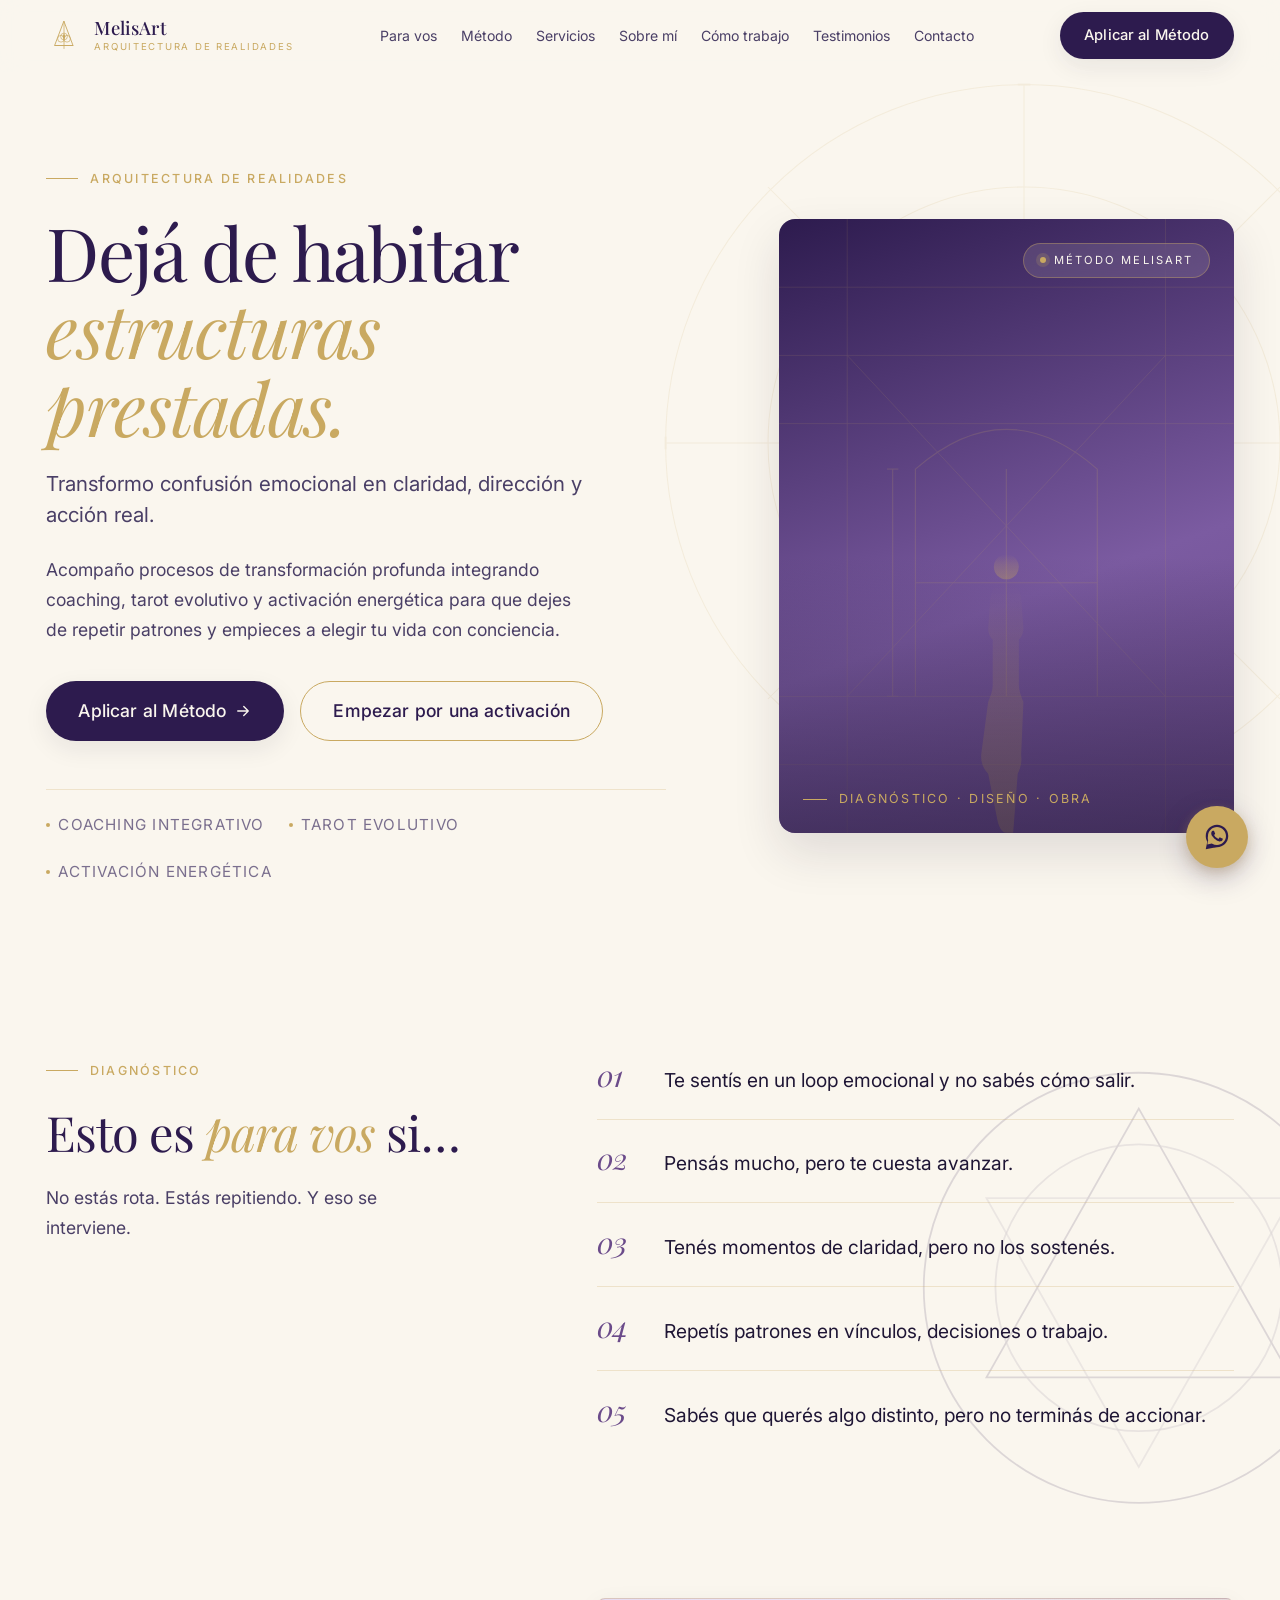
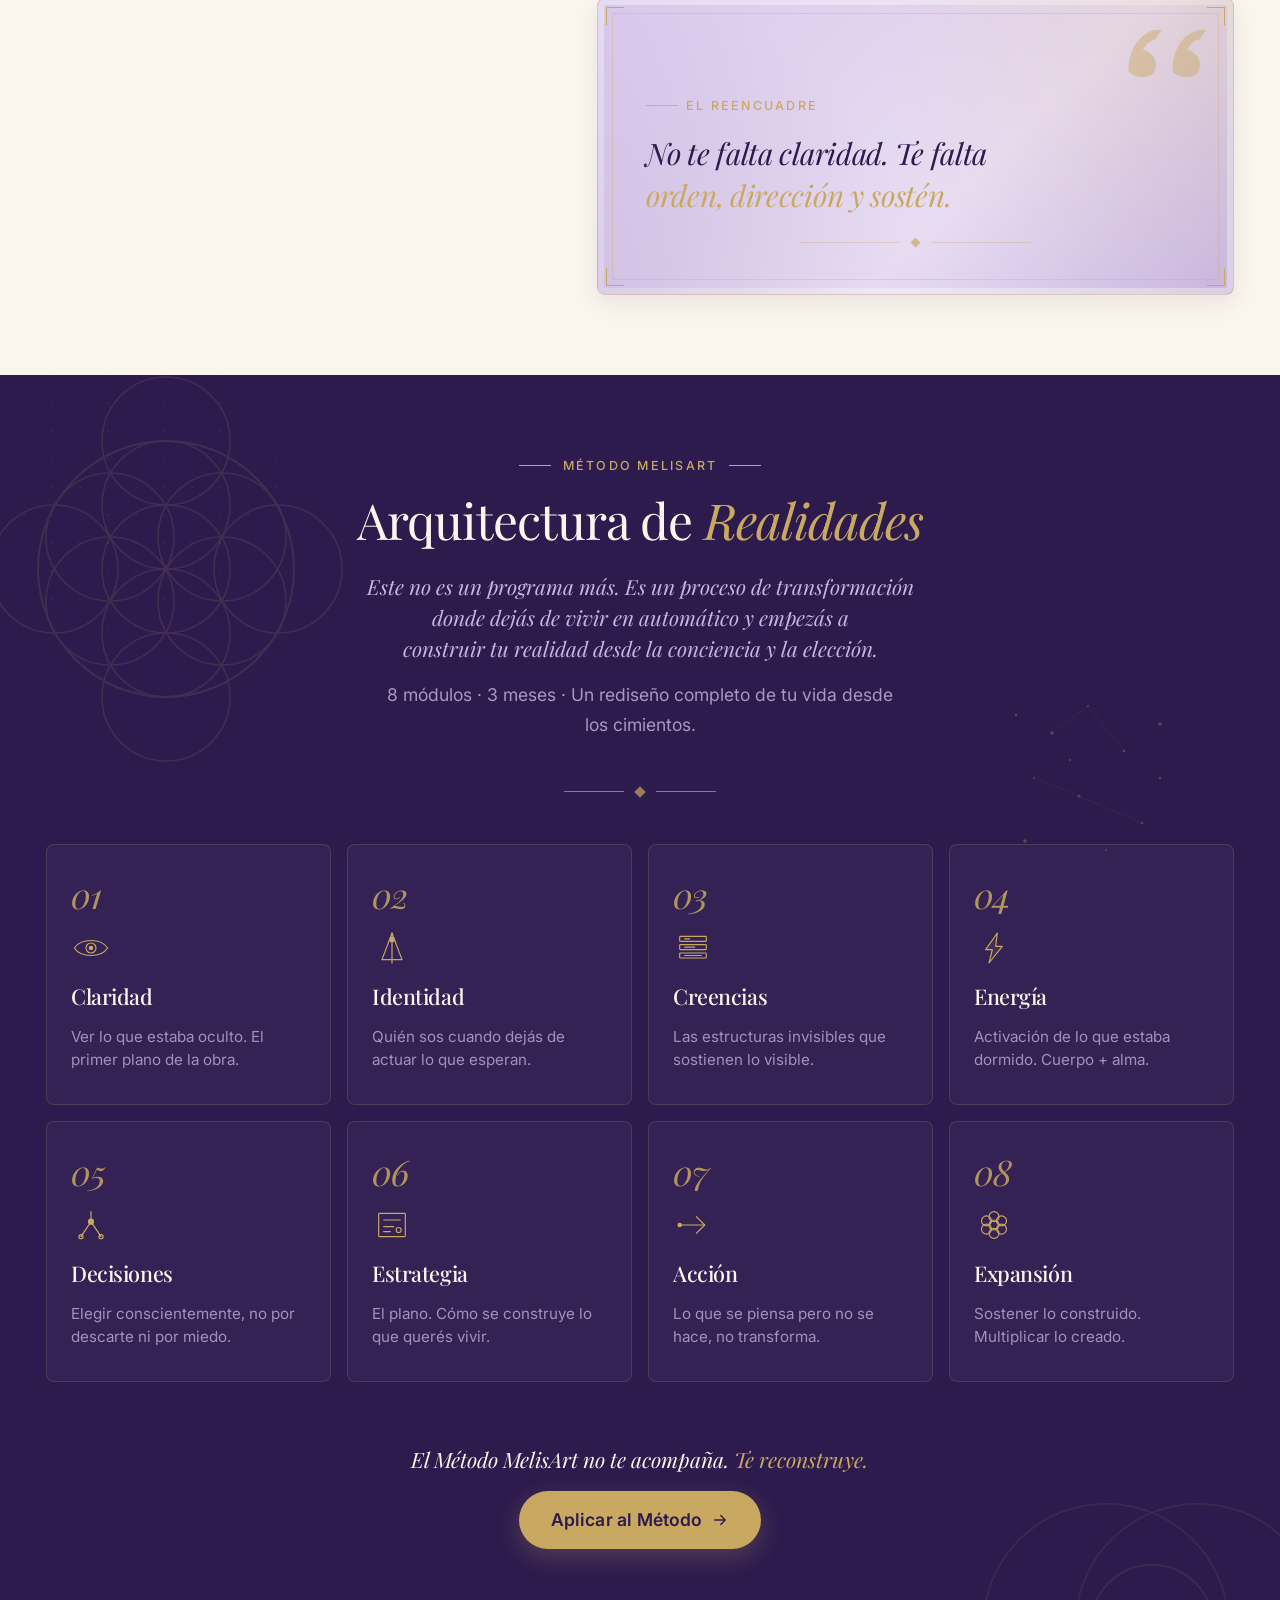
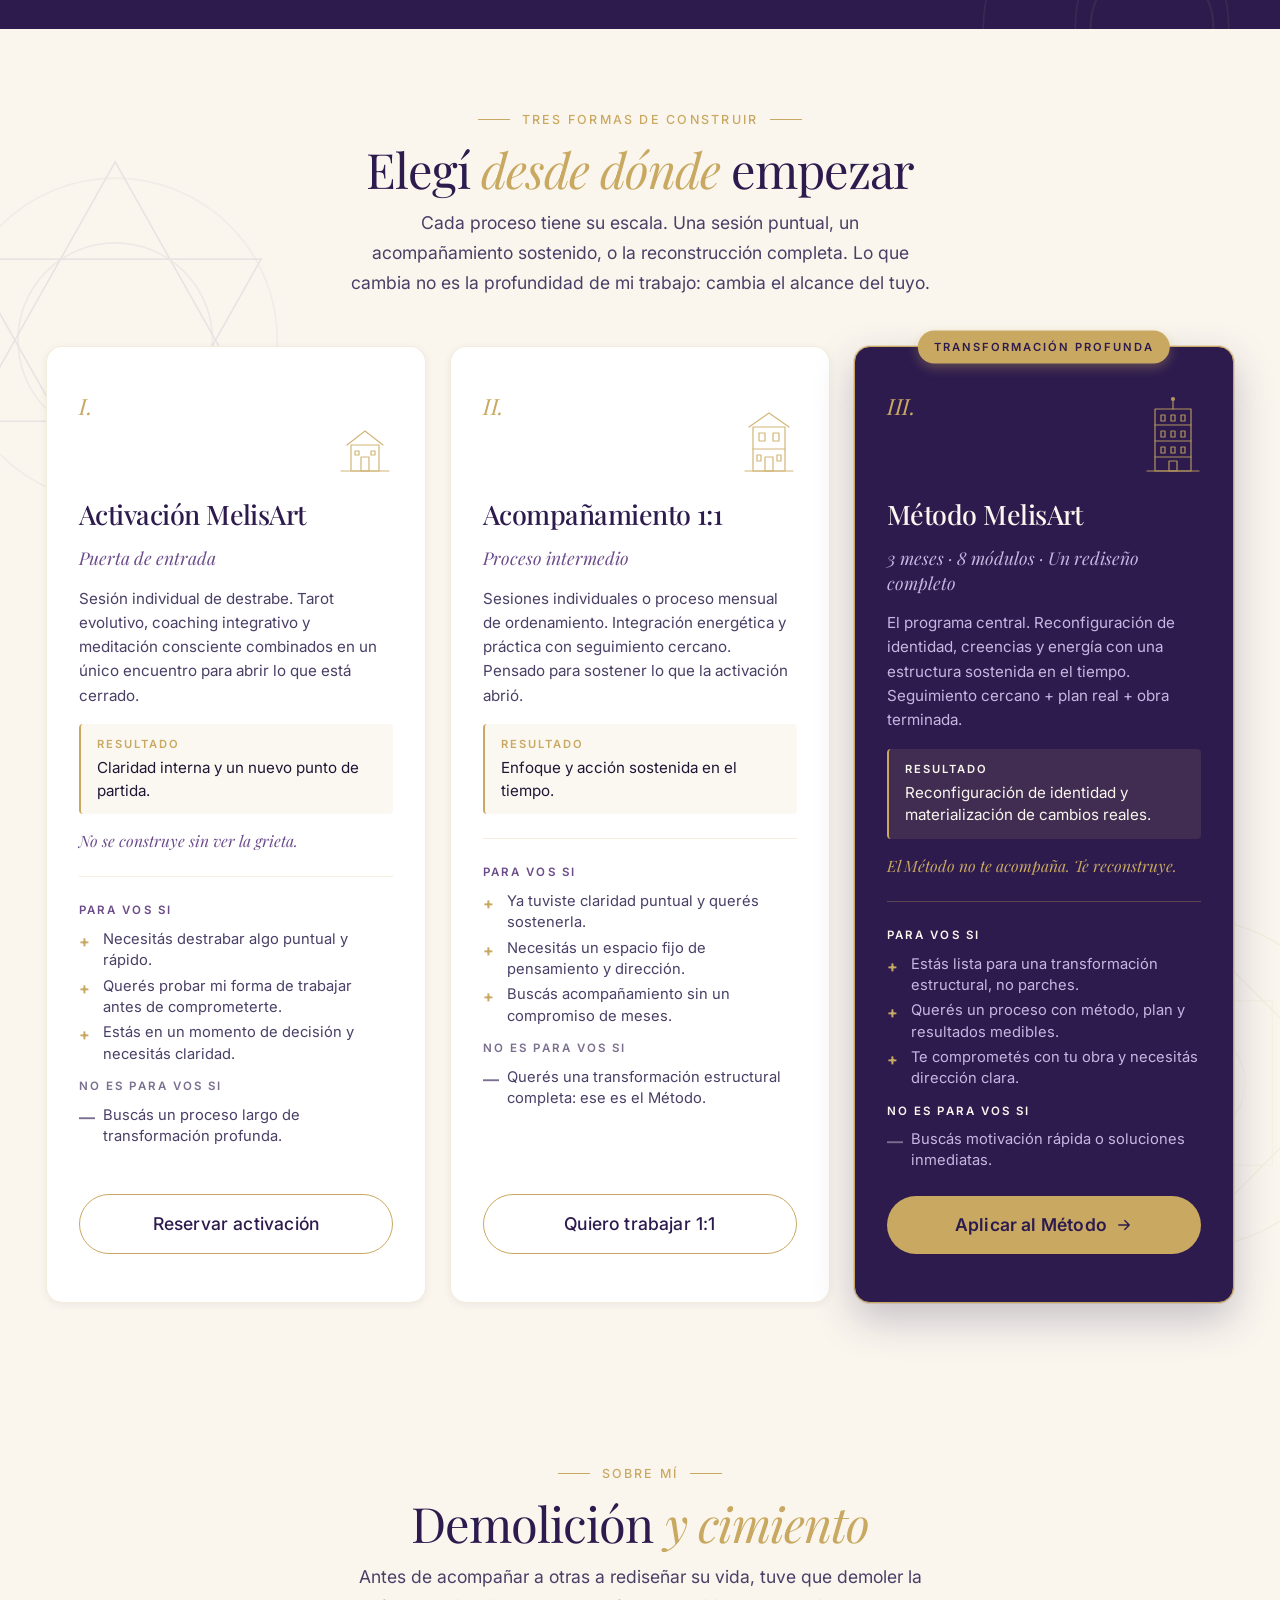
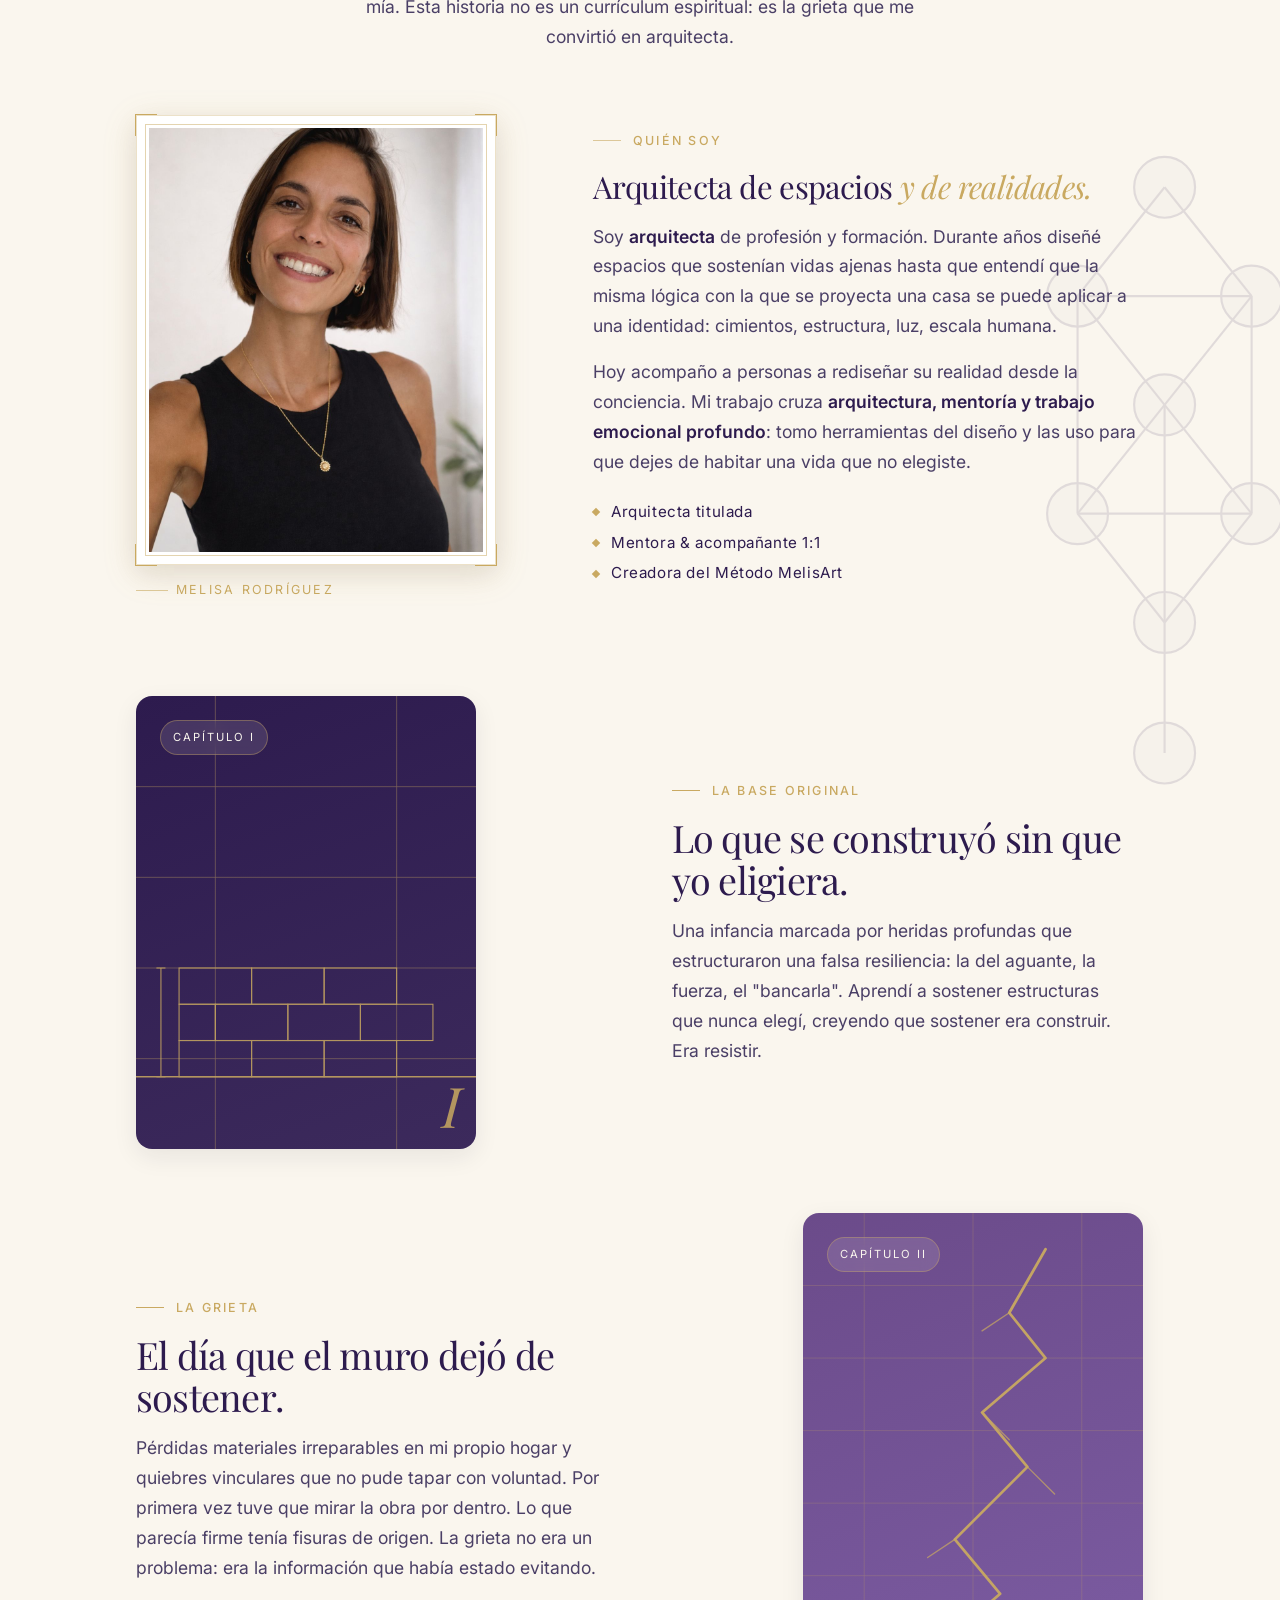
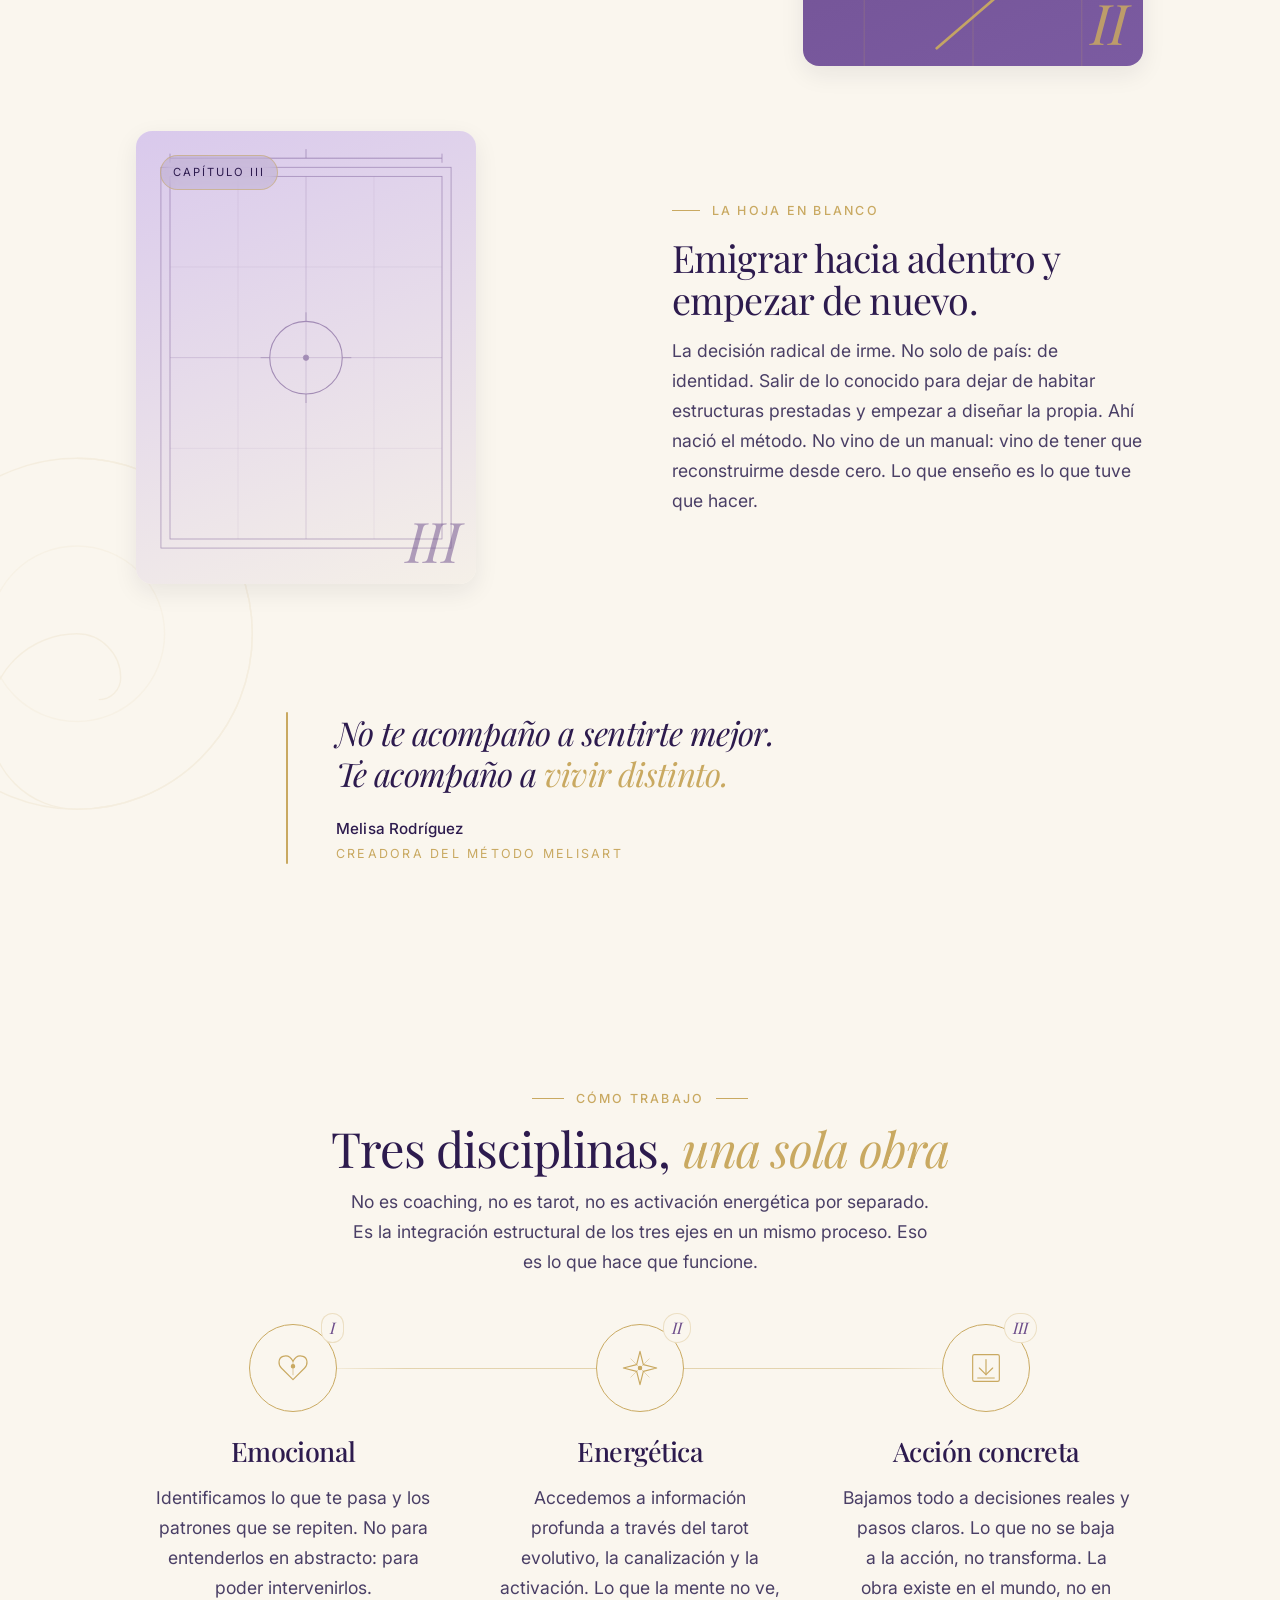
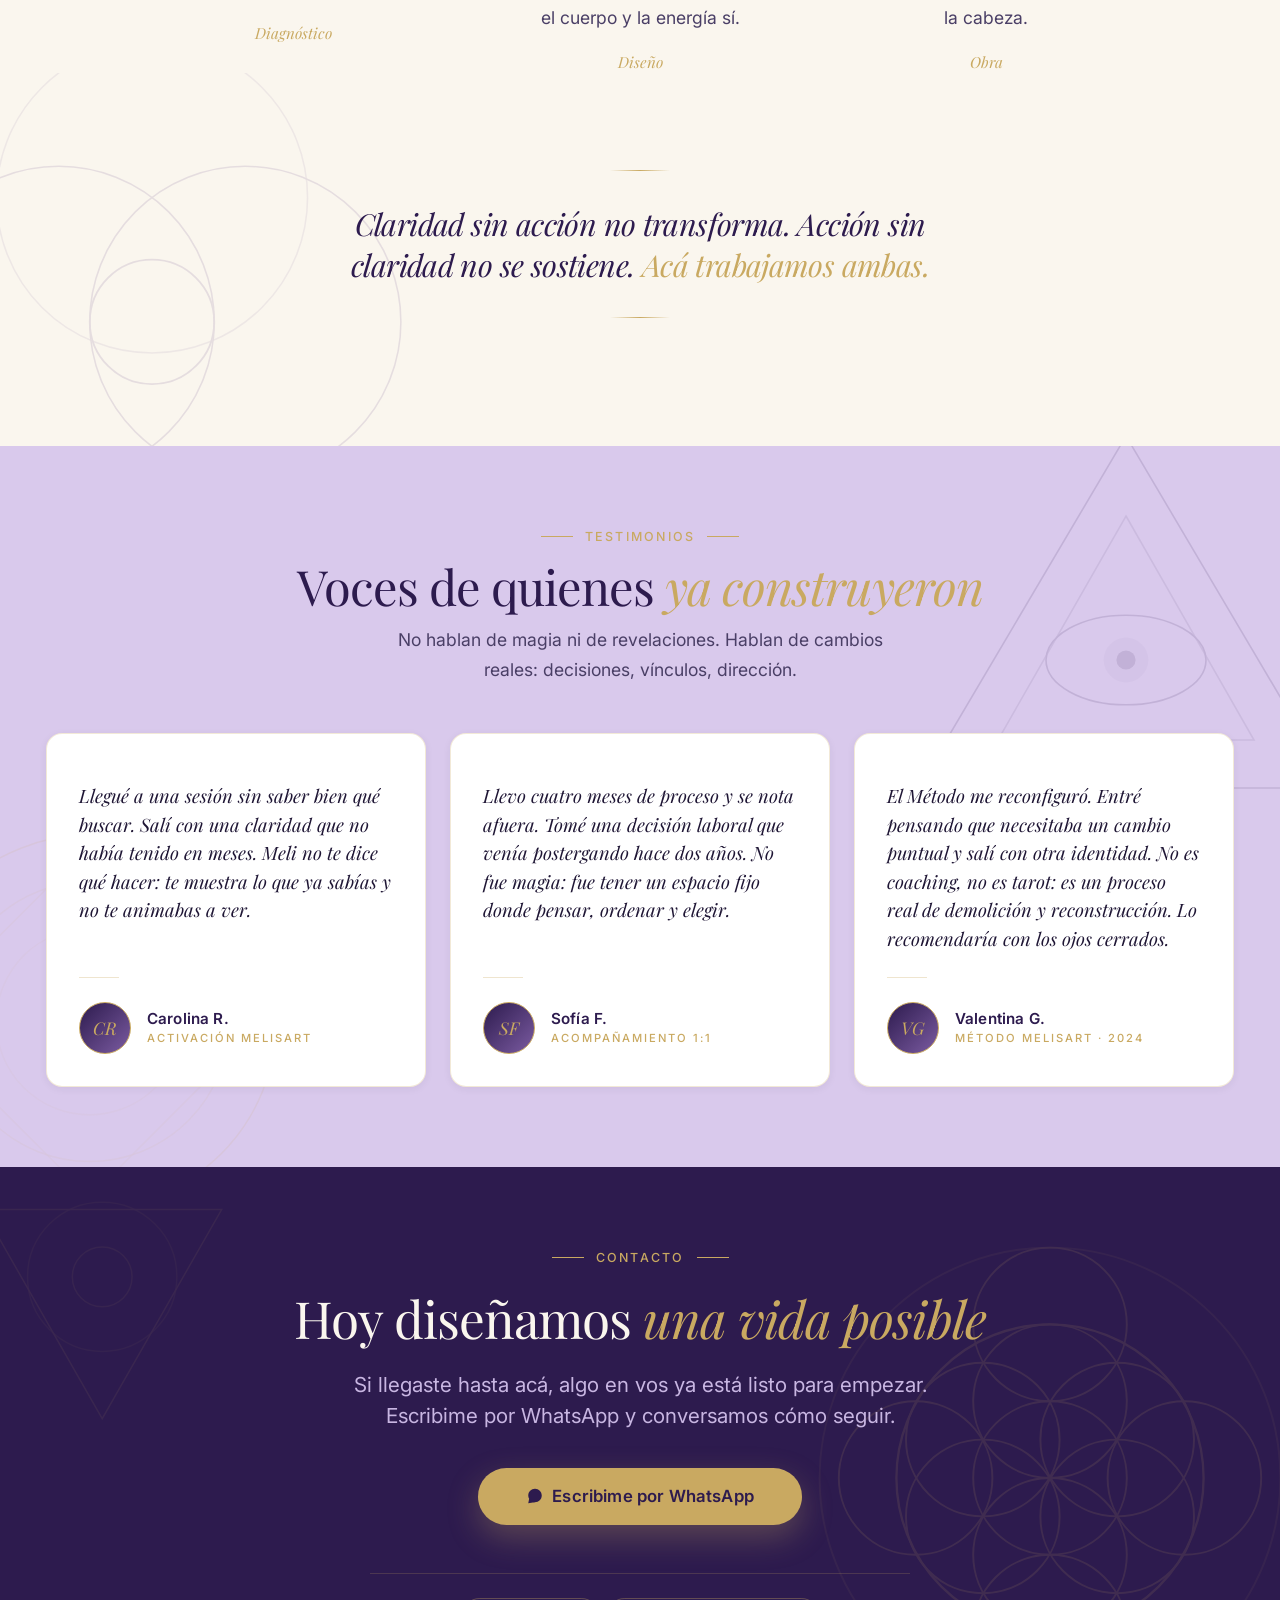
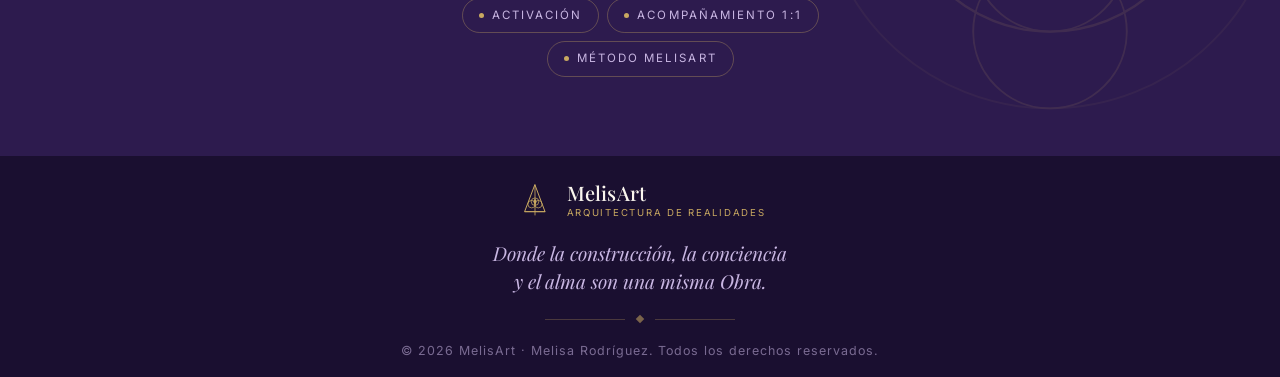
==== index.html @ ca01b712 "primera subida" ====
<!DOCTYPE html>
<html lang="es">
<head>
  <meta charset="UTF-8" />
  <meta name="viewport" content="width=device-width, initial-scale=1.0" />
  <meta name="theme-color" content="#2D1B4E" />

  <!-- SEO -->
  <title>MelisArt — Arquitectura de Realidades | Coaching y Tarot Evolutivo</title>
  <meta name="description" content="Transformo confusión emocional en claridad, dirección y acción real. Coaching, tarot evolutivo y activación energética. Método MelisArt — Arquitectura de Realidades." />
  <meta name="author" content="Melisa Rodríguez — MelisArt" />

  <!-- Open Graph -->
  <meta property="og:type" content="website" />
  <meta property="og:title" content="MelisArt — Arquitectura de Realidades" />
  <meta property="og:description" content="No te falta claridad. Te falta orden, dirección y sostén. Método MelisArt." />
  <meta property="og:locale" content="es_AR" />

  <!-- Tipografías: Playfair Display (display) + Inter (body) -->
  <link rel="preconnect" href="https://fonts.googleapis.com" />
  <link rel="preconnect" href="https://fonts.gstatic.com" crossorigin />
  <link href="https://fonts.googleapis.com/css2?family=Inter:wght@300;400;500;600&family=Playfair+Display:ital,wght@0,400;0,500;1,400;1,500&display=swap" rel="stylesheet" />

  <!-- CSS -->
  <link rel="stylesheet" href="css/variables.css" />
  <link rel="stylesheet" href="css/base.css" />
  <link rel="stylesheet" href="css/styles.css" />

  <!-- Favicon SVG inline (compás + flor de la vida simplificado) -->
  <link rel="icon" type="image/svg+xml" href="data:image/svg+xml,%3Csvg xmlns='http://www.w3.org/2000/svg' viewBox='0 0 64 64'%3E%3Ccircle cx='32' cy='32' r='30' fill='%232D1B4E'/%3E%3Cpath d='M32 14 L42 38 L22 38 Z M32 14 L32 50 M22 38 L42 38' stroke='%23C9A961' stroke-width='1.5' fill='none' stroke-linecap='round'/%3E%3Ccircle cx='32' cy='32' r='6' stroke='%23C9A961' stroke-width='1' fill='none'/%3E%3C/svg%3E" />
</head>
<body>

  <!-- =========================================================
       HEADER
       ========================================================= -->
  <header class="header" role="banner">
    <div class="header__inner">

      <!-- Logo: compás + flor de la vida simplificada + nombre -->
      <a href="#top" class="header__logo" aria-label="MelisArt — inicio">
        <svg class="header__logo-mark" viewBox="0 0 48 48" fill="none" aria-hidden="true">
          <!-- Compás triangular (precisión, plano) -->
          <path d="M24 6 L36 38 L12 38 Z" stroke="currentColor" stroke-width="1.2" stroke-linecap="round" stroke-linejoin="round" />
          <!-- Eje vertical del compás -->
          <line x1="24" y1="6" x2="24" y2="42" stroke="currentColor" stroke-width="1" stroke-linecap="round" />
          <!-- Línea horizontal de medición -->
          <line x1="12" y1="38" x2="36" y2="38" stroke="currentColor" stroke-width="1" stroke-linecap="round" />
          <!-- Flor de la vida simplificada en el centro (3 círculos superpuestos) -->
          <circle cx="24" cy="26" r="4.5" stroke="currentColor" stroke-width="0.9" fill="none" />
          <circle cx="20" cy="29" r="4.5" stroke="currentColor" stroke-width="0.9" fill="none" />
          <circle cx="28" cy="29" r="4.5" stroke="currentColor" stroke-width="0.9" fill="none" />
          <!-- Rombo central -->
          <path d="M24 22 L26 26 L24 30 L22 26 Z" fill="currentColor" />
        </svg>
        <span class="header__logo-text">
          <span class="header__logo-name">MelisArt</span>
          <span class="header__logo-tagline">Arquitectura de Realidades</span>
        </span>
      </a>

      <!-- Nav desktop -->
      <nav class="nav" aria-label="Navegación principal">
        <a href="#para-vos" class="nav__link">Para vos</a>
        <a href="#metodo" class="nav__link">Método</a>
        <a href="#servicios" class="nav__link">Servicios</a>
        <a href="#sobre-mi" class="nav__link">Sobre mí</a>
        <a href="#como-trabajo" class="nav__link">Cómo trabajo</a>
        <a href="#testimonios" class="nav__link">Testimonios</a>
        <a href="#contacto" class="nav__link">Contacto</a>
      </nav>

      <a class="btn btn--primary header__cta"
         href="https://wa.me/34625330619?text=Hola%20Meli!%20Quiero%20aplicar%20al%20*M%C3%A9todo%20MelisArt*.%20%C2%BFMe%20cont%C3%A1s%20c%C3%B3mo%20arranca%20el%20proceso%3F"
         target="_blank" rel="noopener">
        Aplicar al Método
      </a>

      <!-- Botón menú mobile -->
      <button class="menu-toggle" type="button" aria-label="Abrir menú" aria-expanded="false" aria-controls="mobile-nav">
        <span class="menu-toggle__line"></span>
        <span class="menu-toggle__line"></span>
        <span class="menu-toggle__line"></span>
      </button>
    </div>
  </header>

  <!-- Drawer mobile (fuera del header para que el background no quede translúcido por el backdrop-filter del header) -->
  <div class="mobile-nav" id="mobile-nav" aria-hidden="true">
    <a href="#para-vos" class="mobile-nav__link">Para vos</a>
    <a href="#metodo" class="mobile-nav__link">Método</a>
    <a href="#servicios" class="mobile-nav__link">Servicios</a>
    <a href="#sobre-mi" class="mobile-nav__link">Sobre mí</a>
    <a href="#como-trabajo" class="mobile-nav__link">Cómo trabajo</a>
    <a href="#testimonios" class="mobile-nav__link">Testimonios</a>
    <a href="#contacto" class="mobile-nav__link">Contacto</a>
    <a class="btn btn--primary mobile-nav__cta"
       href="https://wa.me/34625330619?text=Hola%20Meli!%20Quiero%20aplicar%20al%20*M%C3%A9todo%20MelisArt*.%20%C2%BFMe%20cont%C3%A1s%20c%C3%B3mo%20arranca%20el%20proceso%3F"
       target="_blank" rel="noopener">
      Aplicar al Método
    </a>
  </div>

  <main id="top">

    <!-- =========================================================
         HERO
         Layout asimétrico editorial: copy 7/12 + visual 5/12
         ========================================================= -->
    <section class="hero" aria-labelledby="hero-title">

      <!-- Ornamento blueprint sutil al fondo derecho (sólo decorativo) -->
      <svg class="hero__bg-ornament" viewBox="0 0 600 600" fill="none" aria-hidden="true">
        <!-- Líneas técnicas tipo plano de arquitectura -->
        <g stroke="currentColor" stroke-width="0.8">
          <circle cx="300" cy="300" r="280" />
          <circle cx="300" cy="300" r="200" />
          <circle cx="300" cy="300" r="120" />
          <line x1="20"  y1="300" x2="580" y2="300" />
          <line x1="300" y1="20"  x2="300" y2="580" />
          <line x1="100" y1="100" x2="500" y2="500" />
          <line x1="100" y1="500" x2="500" y2="100" />
          <!-- Marcas de medición -->
          <line x1="20"  y1="295" x2="20"  y2="305" stroke-width="1.5" />
          <line x1="580" y1="295" x2="580" y2="305" stroke-width="1.5" />
          <line x1="295" y1="20"  x2="305" y2="20"  stroke-width="1.5" />
          <line x1="295" y1="580" x2="305" y2="580" stroke-width="1.5" />
        </g>
      </svg>

      <div class="hero__inner">

        <!-- COPY -->
        <div class="hero__copy">

          <p class="hero__eyebrow eyebrow">
            <span class="hero__eyebrow-line"></span>
            Arquitectura de Realidades
          </p>

          <h1 class="hero__title" id="hero-title">
            Dejá de habitar <em>estructuras prestadas.</em>
          </h1>

          <p class="hero__subtitle text-pretty">
            Transformo confusión emocional en claridad, dirección y acción real.
          </p>

          <p class="hero__lead text-pretty">
            Acompaño procesos de transformación profunda integrando coaching, tarot evolutivo y activación energética
            para que dejes de repetir patrones y empieces a elegir tu vida con conciencia.
          </p>

          <div class="hero__ctas">
            <a class="btn btn--primary"
               href="https://wa.me/34625330619?text=Hola%20Meli!%20Quiero%20aplicar%20al%20*M%C3%A9todo%20MelisArt*.%20%C2%BFMe%20cont%C3%A1s%20c%C3%B3mo%20arranca%20el%20proceso%3F"
               target="_blank" rel="noopener">
              Aplicar al Método
              <svg class="btn__icon" viewBox="0 0 24 24" fill="none" aria-hidden="true">
                <path d="M5 12h14M13 6l6 6-6 6" stroke="currentColor" stroke-width="1.8" stroke-linecap="round" stroke-linejoin="round"/>
              </svg>
            </a>
            <a class="btn btn--ghost"
               href="https://wa.me/34625330619?text=Hola%20Meli!%20Vi%20tu%20web%20y%20quiero%20reservar%20una%20*Activaci%C3%B3n*.%20%C2%BFMe%20cont%C3%A1s%20los%20pr%C3%B3ximos%20pasos%3F"
               target="_blank" rel="noopener">
              Empezar por una activación
            </a>
          </div>

          <!-- Meta strip: 3 anclajes de credibilidad sutiles -->
          <div class="hero__meta">
            <span class="hero__meta-item"><span class="hero__meta-dot"></span>Coaching integrativo</span>
            <span class="hero__meta-item"><span class="hero__meta-dot"></span>Tarot evolutivo</span>
            <span class="hero__meta-item"><span class="hero__meta-dot"></span>Activación energética</span>
          </div>
        </div>

        <!-- VISUAL: placeholder con blueprint dorado + silueta arquitectónica.
             Cuando llegue la foto real de Melisa, reemplazar este bloque por <img>. -->
        <div class="hero__visual" role="img" aria-label="Imagen de Melisa caminando hacia una estructura terminada (placeholder)">

          <!-- Capa 1: blueprint dorado (líneas técnicas) -->
          <svg class="hero__visual-blueprint" viewBox="0 0 400 540" fill="none" preserveAspectRatio="xMidYMid slice" aria-hidden="true">
            <g stroke="currentColor" stroke-width="0.6">
              <!-- Cuadrícula técnica -->
              <line x1="0"   y1="60"  x2="400" y2="60"  />
              <line x1="0"   y1="120" x2="400" y2="120" />
              <line x1="0"   y1="180" x2="400" y2="180" />
              <line x1="0"   y1="420" x2="400" y2="420" />
              <line x1="0"   y1="480" x2="400" y2="480" />
              <line x1="60"  y1="0"   x2="60"  y2="540" />
              <line x1="340" y1="0"   x2="340" y2="540" />
              <!-- Diagonales arquitectónicas -->
              <line x1="60"  y1="120" x2="340" y2="420" />
              <line x1="60"  y1="420" x2="340" y2="120" />
            </g>
            <g stroke="currentColor" stroke-width="1">
              <!-- Estructura central tipo arco/edificio -->
              <path d="M120 420 L120 220 Q200 150 280 220 L280 420" fill="none" />
              <line x1="120" y1="320" x2="280" y2="320" />
              <line x1="200" y1="220" x2="200" y2="420" />
              <!-- Marca dimensional -->
              <line x1="100" y1="220" x2="100" y2="420" />
              <line x1="95"  y1="220" x2="105" y2="220" />
              <line x1="95"  y1="420" x2="105" y2="420" />
            </g>
          </svg>

          <!-- Capa 2: silueta abstracta (placeholder de la figura humana) -->
          <svg class="hero__visual-silhouette" viewBox="0 0 400 540" fill="none" preserveAspectRatio="xMidYMax slice" aria-hidden="true">
            <defs>
              <linearGradient id="silhouette-grad" x1="0" y1="0" x2="0" y2="1">
                <stop offset="0%"   stop-color="#C9A961" stop-opacity="0" />
                <stop offset="40%"  stop-color="#C9A961" stop-opacity="0.35" />
                <stop offset="100%" stop-color="#C9A961" stop-opacity="0.7" />
              </linearGradient>
            </defs>
            <!-- Silueta femenina estilizada caminando hacia la estructura -->
            <path d="M200 320
                     C 195 320 188 322 186 332
                     L 184 360
                     C 184 365 186 368 188 370
                     L 188 410
                     C 188 415 186 420 184 425
                     L 178 470
                     C 177 478 180 484 184 488
                     L 192 528
                     C 193 534 196 540 200 540
                     L 206 540
                     L 210 488
                     C 212 484 214 478 213 472
                     L 215 425
                     C 213 420 211 415 211 410
                     L 211 370
                     C 213 368 215 365 215 360
                     L 213 332
                     C 211 322 204 320 200 320 Z"
                  fill="url(#silhouette-grad)" />
            <!-- Cabeza -->
            <circle cx="200" cy="306" r="11" fill="url(#silhouette-grad)" />
          </svg>

          <!-- Sello esquina superior -->
          <span class="hero__visual-seal" aria-hidden="true">
            <span class="hero__visual-seal-dot"></span>
            Método MelisArt
          </span>

          <!-- Caption inferior -->
          <span class="hero__visual-caption" aria-hidden="true">
            <span class="hero__visual-caption-line"></span>
            <span class="hero__visual-caption-text">Diagnóstico · Diseño · Obra</span>
          </span>
        </div>
      </div>

    </section>

    <!-- =========================================================
         SECCIÓN — "Esto es para vos si…"
         Espejo emocional · prepara la venta del Método
         ========================================================= -->
    <section class="section para-vos" id="para-vos" aria-labelledby="para-vos-title">
      <!-- Ornamento geométrico: triángulo sutil con círculo -->
      <svg class="para-vos__ornament" viewBox="0 0 300 300" fill="none" aria-hidden="true">
        <g stroke="currentColor" stroke-width="1">
          <circle cx="150" cy="150" r="120" />
          <circle cx="150" cy="150" r="80" opacity="0.6" />
          <path d="M150 50 L235 200 L65 200 Z" />
          <path d="M150 250 L65 100 L235 100 Z" opacity="0.5" />
        </g>
      </svg>

      <div class="container container--wide">
        <div class="para-vos__inner">

          <!-- Columna izquierda: intro -->
          <div class="para-vos__intro reveal">
            <p class="para-vos__eyebrow eyebrow">
              <span class="para-vos__eyebrow-line"></span>
              Diagnóstico
            </p>

            <h2 class="para-vos__title" id="para-vos-title">
              Esto es <em>para vos</em> si…
            </h2>

            <p class="para-vos__lead">
              No estás rota. Estás repitiendo. Y eso se interviene.
            </p>
          </div>

          <!-- Columna derecha: lista -->
          <ol class="para-vos__list" aria-label="Señales que indican que este proceso es para vos">
            <li class="para-vos__item reveal" data-delay="1">
              <span class="para-vos__num" aria-hidden="true">01</span>
              <p class="para-vos__text">Te sentís en un loop emocional y no sabés cómo salir.</p>
            </li>
            <li class="para-vos__item reveal" data-delay="2">
              <span class="para-vos__num" aria-hidden="true">02</span>
              <p class="para-vos__text">Pensás mucho, pero te cuesta avanzar.</p>
            </li>
            <li class="para-vos__item reveal" data-delay="3">
              <span class="para-vos__num" aria-hidden="true">03</span>
              <p class="para-vos__text">Tenés momentos de claridad, pero no los sostenés.</p>
            </li>
            <li class="para-vos__item reveal" data-delay="4">
              <span class="para-vos__num" aria-hidden="true">04</span>
              <p class="para-vos__text">Repetís patrones en vínculos, decisiones o trabajo.</p>
            </li>
            <li class="para-vos__item reveal" data-delay="4">
              <span class="para-vos__num" aria-hidden="true">05</span>
              <p class="para-vos__text">Sabés que querés algo distinto, pero no terminás de accionar.</p>
            </li>
          </ol>

          <!-- Cierre con quote destacada -->
          <blockquote class="para-vos__quote reveal">
            <!-- Esquinas decorativas estilo paspartú -->
            <span class="para-vos__quote-corner para-vos__quote-corner--tl" aria-hidden="true"></span>
            <span class="para-vos__quote-corner para-vos__quote-corner--tr" aria-hidden="true"></span>
            <span class="para-vos__quote-corner para-vos__quote-corner--bl" aria-hidden="true"></span>
            <span class="para-vos__quote-corner para-vos__quote-corner--br" aria-hidden="true"></span>

            <!-- Comilla SVG decorativa -->
            <svg class="para-vos__quote-mark" viewBox="0 0 80 60" fill="none" aria-hidden="true">
              <path d="M5 50 Q5 30 15 20 Q25 10 35 12 L30 20 Q22 22 18 30 Q22 30 26 34 Q30 38 30 44 Q30 52 22 54 Q14 56 8 52 Q5 50 5 50 Z M45 50 Q45 30 55 20 Q65 10 75 12 L70 20 Q62 22 58 30 Q62 30 66 34 Q70 38 70 44 Q70 52 62 54 Q54 56 48 52 Q45 50 45 50 Z" fill="currentColor"/>
            </svg>

            <!-- Eyebrow superior -->
            <p class="para-vos__quote-eyebrow">
              <span class="para-vos__quote-eyebrow-line"></span>
              El reencuadre
            </p>

            <p class="para-vos__quote-text">
              No te falta claridad. Te falta <strong>orden, dirección y sostén.</strong>
            </p>

            <!-- Sello inferior con diamante -->
            <footer class="para-vos__quote-seal">
              <span class="para-vos__quote-seal-line"></span>
              <span class="para-vos__quote-seal-diamond" aria-hidden="true"></span>
              <span class="para-vos__quote-seal-line"></span>
            </footer>
          </blockquote>
        </div>
      </div>
    </section>

    <!-- =========================================================
         SECCIÓN — MÉTODO MELISART (preview de los 8 módulos)
         Bloque corazón. Fondo violeta, íconos SVG dorados.
         ========================================================= -->
    <section class="section metodo" id="metodo" aria-labelledby="metodo-title">
      <!-- Ornamento geométrico: flor de la vida en esquina superior izquierda -->
      <svg class="metodo__ornament" viewBox="0 0 400 400" fill="none" aria-hidden="true">
        <g stroke="currentColor" stroke-width="1">
          <circle cx="200" cy="200" r="40" />
          <circle cx="200" cy="160" r="40" />
          <circle cx="200" cy="240" r="40" />
          <circle cx="165" cy="180" r="40" />
          <circle cx="235" cy="180" r="40" />
          <circle cx="165" cy="220" r="40" />
          <circle cx="235" cy="220" r="40" />
          <circle cx="200" cy="120" r="40" />
          <circle cx="200" cy="280" r="40" />
          <circle cx="130" cy="200" r="40" />
          <circle cx="270" cy="200" r="40" />
          <circle cx="200" cy="200" r="80" stroke-width="1.2" />
        </g>
      </svg>

      <!-- Ornamento secundario: vesica piscis -->
      <svg class="metodo__ornament-2" viewBox="0 0 300 200" fill="none" aria-hidden="true">
        <g stroke="currentColor" stroke-width="1">
          <circle cx="120" cy="100" r="80" />
          <circle cx="180" cy="100" r="80" />
          <circle cx="150" cy="100" r="40" stroke-width="1.2" />
        </g>
      </svg>

      <!-- Constelación de puntos dorados -->
      <svg class="metodo__stars" viewBox="0 0 200 200" fill="currentColor" aria-hidden="true">
        <circle cx="20" cy="30" r="1.5" />
        <circle cx="60" cy="50" r="2" />
        <circle cx="100" cy="20" r="1" />
        <circle cx="140" cy="70" r="1.5" />
        <circle cx="180" cy="40" r="2" />
        <circle cx="40" cy="100" r="1" />
        <circle cx="90" cy="120" r="1.8" />
        <circle cx="160" cy="150" r="1.5" />
        <circle cx="30" cy="170" r="2" />
        <circle cx="120" cy="180" r="1" />
        <circle cx="80" cy="80" r="1.2" />
        <circle cx="180" cy="100" r="1.5" />
        <line x1="60" y1="50" x2="100" y2="20" stroke="currentColor" stroke-width="0.5" opacity="0.5" />
        <line x1="100" y1="20" x2="140" y2="70" stroke="currentColor" stroke-width="0.5" opacity="0.5" />
        <line x1="40" y1="100" x2="90" y2="120" stroke="currentColor" stroke-width="0.5" opacity="0.5" />
        <line x1="90" y1="120" x2="160" y2="150" stroke="currentColor" stroke-width="0.5" opacity="0.5" />
      </svg>

      <div class="container container--wide">

        <header class="metodo__header reveal">
          <p class="metodo__eyebrow eyebrow">
            <span class="metodo__eyebrow-line"></span>
            Método MelisArt
            <span class="metodo__eyebrow-line"></span>
          </p>

          <h2 class="metodo__title" id="metodo-title">
            Arquitectura de <em>Realidades</em>
          </h2>

          <p class="metodo__anchor">
            Este no es un programa más. Es un proceso de transformación donde dejás de vivir en automático y empezás a
            construir tu realidad desde la conciencia y la elección.
          </p>

          <p class="metodo__lead">
            8 módulos · 3 meses · Un rediseño completo de tu vida desde los cimientos.
          </p>
        </header>

        <!-- Divisor blueprint -->
        <div class="metodo__divider" aria-hidden="true">
          <span class="metodo__divider-line"></span>
          <span class="metodo__divider-diamond"></span>
          <span class="metodo__divider-line"></span>
        </div>

        <!-- Grilla de los 8 módulos -->
        <ol class="metodo__grid" aria-label="Los 8 módulos del Método MelisArt">

          <!-- 01 Claridad -->
          <li class="metodo__card reveal" data-delay="1">
            <span class="metodo__card-num" aria-hidden="true">01</span>
            <svg class="metodo__card-icon" viewBox="0 0 48 48" fill="none" stroke="currentColor" stroke-width="1.4" stroke-linecap="round" stroke-linejoin="round" aria-hidden="true">
              <!-- Ojo abierto: Claridad = ver -->
              <path d="M4 24 C 12 12, 36 12, 44 24 C 36 36, 12 36, 4 24 Z" />
              <circle cx="24" cy="24" r="6" />
              <circle cx="24" cy="24" r="2" fill="currentColor" />
            </svg>
            <h3 class="metodo__card-name">Claridad</h3>
            <p class="metodo__card-desc">Ver lo que estaba oculto. El primer plano de la obra.</p>
          </li>

          <!-- 02 Identidad -->
          <li class="metodo__card reveal" data-delay="1">
            <span class="metodo__card-num" aria-hidden="true">02</span>
            <svg class="metodo__card-icon" viewBox="0 0 48 48" fill="none" stroke="currentColor" stroke-width="1.4" stroke-linecap="round" stroke-linejoin="round" aria-hidden="true">
              <!-- Compás de arquitecto: Identidad = quién soy -->
              <path d="M24 6 L36 38 L12 38 Z" />
              <line x1="24" y1="6" x2="24" y2="42" />
              <circle cx="24" cy="14" r="2.5" fill="currentColor" />
            </svg>
            <h3 class="metodo__card-name">Identidad</h3>
            <p class="metodo__card-desc">Quién sos cuando dejás de actuar lo que esperan.</p>
          </li>

          <!-- 03 Creencias -->
          <li class="metodo__card reveal" data-delay="2">
            <span class="metodo__card-num" aria-hidden="true">03</span>
            <svg class="metodo__card-icon" viewBox="0 0 48 48" fill="none" stroke="currentColor" stroke-width="1.4" stroke-linecap="round" stroke-linejoin="round" aria-hidden="true">
              <!-- Capas/cimientos: Creencias = lo que está debajo -->
              <rect x="8" y="10" width="32" height="6" rx="1" />
              <rect x="8" y="20" width="32" height="6" rx="1" />
              <rect x="8" y="30" width="32" height="6" rx="1" />
              <line x1="14" y1="13" x2="20" y2="13" />
              <line x1="14" y1="23" x2="26" y2="23" />
              <line x1="14" y1="33" x2="34" y2="33" />
            </svg>
            <h3 class="metodo__card-name">Creencias</h3>
            <p class="metodo__card-desc">Las estructuras invisibles que sostienen lo visible.</p>
          </li>

          <!-- 04 Energía -->
          <li class="metodo__card reveal" data-delay="2">
            <span class="metodo__card-num" aria-hidden="true">04</span>
            <svg class="metodo__card-icon" viewBox="0 0 48 48" fill="none" stroke="currentColor" stroke-width="1.4" stroke-linecap="round" stroke-linejoin="round" aria-hidden="true">
              <!-- Rayo / chispa: Energía -->
              <path d="M28 6 L14 26 H22 L18 42 L34 22 H26 Z" fill="currentColor" fill-opacity="0.1" />
            </svg>
            <h3 class="metodo__card-name">Energía</h3>
            <p class="metodo__card-desc">Activación de lo que estaba dormido. Cuerpo + alma.</p>
          </li>

          <!-- 05 Decisiones -->
          <li class="metodo__card reveal" data-delay="3">
            <span class="metodo__card-num" aria-hidden="true">05</span>
            <svg class="metodo__card-icon" viewBox="0 0 48 48" fill="none" stroke="currentColor" stroke-width="1.4" stroke-linecap="round" stroke-linejoin="round" aria-hidden="true">
              <!-- Bifurcación: Decisiones -->
              <path d="M24 8 V20" />
              <path d="M24 20 L12 38" />
              <path d="M24 20 L36 38" />
              <circle cx="24" cy="20" r="3" fill="currentColor" />
              <circle cx="12" cy="38" r="2.5" />
              <circle cx="36" cy="38" r="2.5" />
            </svg>
            <h3 class="metodo__card-name">Decisiones</h3>
            <p class="metodo__card-desc">Elegir conscientemente, no por descarte ni por miedo.</p>
          </li>

          <!-- 06 Estrategia -->
          <li class="metodo__card reveal" data-delay="3">
            <span class="metodo__card-num" aria-hidden="true">06</span>
            <svg class="metodo__card-icon" viewBox="0 0 48 48" fill="none" stroke="currentColor" stroke-width="1.4" stroke-linecap="round" stroke-linejoin="round" aria-hidden="true">
              <!-- Plano con marcas: Estrategia -->
              <rect x="8" y="10" width="32" height="28" rx="1" />
              <line x1="14" y1="18" x2="34" y2="18" />
              <line x1="14" y1="26" x2="26" y2="26" />
              <line x1="14" y1="32" x2="22" y2="32" />
              <circle cx="32" cy="30" r="3" />
            </svg>
            <h3 class="metodo__card-name">Estrategia</h3>
            <p class="metodo__card-desc">El plano. Cómo se construye lo que querés vivir.</p>
          </li>

          <!-- 07 Acción -->
          <li class="metodo__card reveal" data-delay="4">
            <span class="metodo__card-num" aria-hidden="true">07</span>
            <svg class="metodo__card-icon" viewBox="0 0 48 48" fill="none" stroke="currentColor" stroke-width="1.4" stroke-linecap="round" stroke-linejoin="round" aria-hidden="true">
              <!-- Flecha hacia adelante: Acción -->
              <path d="M8 24 H38" />
              <path d="M28 14 L38 24 L28 34" />
              <circle cx="8" cy="24" r="2" fill="currentColor" />
            </svg>
            <h3 class="metodo__card-name">Acción</h3>
            <p class="metodo__card-desc">Lo que se piensa pero no se hace, no transforma.</p>
          </li>

          <!-- 08 Expansión -->
          <li class="metodo__card reveal" data-delay="4">
            <span class="metodo__card-num" aria-hidden="true">08</span>
            <svg class="metodo__card-icon" viewBox="0 0 48 48" fill="none" stroke="currentColor" stroke-width="1.4" stroke-linecap="round" stroke-linejoin="round" aria-hidden="true">
              <!-- Flor de la vida simplificada: Expansión -->
              <circle cx="24" cy="24" r="6" />
              <circle cx="24" cy="14" r="6" />
              <circle cx="24" cy="34" r="6" />
              <circle cx="15" cy="19" r="6" />
              <circle cx="33" cy="19" r="6" />
              <circle cx="15" cy="29" r="6" />
              <circle cx="33" cy="29" r="6" />
            </svg>
            <h3 class="metodo__card-name">Expansión</h3>
            <p class="metodo__card-desc">Sostener lo construido. Multiplicar lo creado.</p>
          </li>
        </ol>

        <!-- CTA final del bloque -->
        <div class="metodo__cta-wrap reveal">
          <p class="metodo__cta-text">
            El Método MelisArt no te acompaña. <em>Te reconstruye.</em>
          </p>
          <a class="btn section--metodo-cta"
             href="https://wa.me/34625330619?text=Hola%20Meli!%20Quiero%20aplicar%20al%20*M%C3%A9todo%20MelisArt*.%20%C2%BFMe%20cont%C3%A1s%20c%C3%B3mo%20arranca%20el%20proceso%3F"
             target="_blank" rel="noopener">
            Aplicar al Método
            <svg class="btn__icon" viewBox="0 0 24 24" fill="none" aria-hidden="true">
              <path d="M5 12h14M13 6l6 6-6 6" stroke="currentColor" stroke-width="1.8" stroke-linecap="round" stroke-linejoin="round"/>
            </svg>
          </a>
        </div>
      </div>
    </section>

    <!-- =========================================================
         SECCIÓN — SERVICIOS (3 tarjetas escalera)
         Activación · Acompañamiento 1:1 · Método (destacada)
         ========================================================= -->
    <section class="section servicios" id="servicios" aria-labelledby="servicios-title">
      <!-- Ornamento geométrico: estrella de seis puntas (hexagrama) -->
      <svg class="servicios__ornament" viewBox="0 0 300 300" fill="none" aria-hidden="true">
        <g stroke="currentColor" stroke-width="1">
          <path d="M150 40 L240 200 L60 200 Z" />
          <path d="M150 260 L60 100 L240 100 Z" />
          <circle cx="150" cy="150" r="100" opacity="0.55" />
          <circle cx="150" cy="150" r="60" opacity="0.7" />
        </g>
      </svg>

      <!-- Ornamento secundario: cuadrado rotado dentro de círculos -->
      <svg class="servicios__ornament-2" viewBox="0 0 280 280" fill="none" aria-hidden="true">
        <g stroke="currentColor" stroke-width="1">
          <circle cx="140" cy="140" r="120" />
          <rect x="60" y="60" width="160" height="160" transform="rotate(45 140 140)" />
          <rect x="80" y="80" width="120" height="120" opacity="0.6" />
          <circle cx="140" cy="140" r="40" opacity="0.7" />
        </g>
      </svg>

      <div class="container container--wide">

        <header class="servicios__header reveal">
          <p class="servicios__eyebrow eyebrow">
            <span class="servicios__eyebrow-line"></span>
            Tres formas de construir
            <span class="servicios__eyebrow-line"></span>
          </p>
          <h2 class="servicios__title" id="servicios-title">
            Elegí <em>desde dónde</em> empezar
          </h2>
          <p class="servicios__lead">
            Cada proceso tiene su escala. Una sesión puntual, un acompañamiento sostenido, o la reconstrucción completa.
            Lo que cambia no es la profundidad de mi trabajo: cambia el alcance del tuyo.
          </p>
        </header>

        <div class="servicios__grid">

          <!-- ===== 1. ACTIVACIÓN ===== -->
          <article class="servicio reveal" data-delay="1">
            <div class="servicio__header">
              <span class="servicio__num" aria-hidden="true">I.</span>
              <!-- Edificio 1 piso (puerta de entrada) -->
              <svg class="servicio__edificio" viewBox="0 0 56 80" fill="none" stroke="currentColor" stroke-width="1.2" stroke-linecap="round" stroke-linejoin="round" aria-hidden="true">
                <!-- Base -->
                <line x1="4" y1="76" x2="52" y2="76" />
                <!-- Estructura simple 1 piso -->
                <rect x="14" y="50" width="28" height="26" />
                <!-- Techo a dos aguas -->
                <path d="M10 50 L28 36 L46 50" />
                <!-- Puerta -->
                <rect x="24" y="62" width="8" height="14" />
                <!-- Ventana -->
                <rect x="18" y="56" width="4" height="4" />
                <rect x="34" y="56" width="4" height="4" />
              </svg>
            </div>

            <h3 class="servicio__name">Activación MelisArt</h3>
            <p class="servicio__subtitle">Puerta de entrada</p>

            <p class="servicio__desc">
              Sesión individual de destrabe. Tarot evolutivo, coaching integrativo y meditación consciente combinados
              en un único encuentro para abrir lo que está cerrado.
            </p>

            <div class="servicio__resultado">
              <span class="servicio__resultado-label">Resultado</span>
              <p class="servicio__resultado-text">Claridad interna y un nuevo punto de partida.</p>
            </div>

            <p class="servicio__quote">No se construye sin ver la grieta.</p>

            <hr class="servicio__divider" aria-hidden="true" />

            <div class="servicio__listas">
              <div>
                <p class="servicio__lista-titulo">Para vos si</p>
                <ul class="servicio__lista servicio__lista--si">
                  <li>Necesitás destrabar algo puntual y rápido.</li>
                  <li>Querés probar mi forma de trabajar antes de comprometerte.</li>
                  <li>Estás en un momento de decisión y necesitás claridad.</li>
                </ul>
              </div>
              <div>
                <p class="servicio__lista-titulo servicio__lista-titulo--no">No es para vos si</p>
                <ul class="servicio__lista servicio__lista--no">
                  <li>Buscás un proceso largo de transformación profunda.</li>
                </ul>
              </div>
            </div>

            <div class="servicio__cta">
              <a class="btn btn--ghost"
                 href="https://wa.me/34625330619?text=Hola%20Meli!%20Vi%20tu%20web%20y%20quiero%20reservar%20una%20*Activaci%C3%B3n*.%20%C2%BFMe%20cont%C3%A1s%20los%20pr%C3%B3ximos%20pasos%3F"
                 target="_blank" rel="noopener">
                Reservar activación
              </a>
            </div>
          </article>

          <!-- ===== 2. ACOMPAÑAMIENTO 1:1 ===== -->
          <article class="servicio reveal" data-delay="2">
            <div class="servicio__header">
              <span class="servicio__num" aria-hidden="true">II.</span>
              <!-- Edificio 2 pisos (intermedio) -->
              <svg class="servicio__edificio" viewBox="0 0 56 80" fill="none" stroke="currentColor" stroke-width="1.2" stroke-linecap="round" stroke-linejoin="round" aria-hidden="true">
                <line x1="4" y1="76" x2="52" y2="76" />
                <!-- 2 pisos -->
                <rect x="12" y="32" width="32" height="44" />
                <line x1="12" y1="54" x2="44" y2="54" />
                <!-- Techo -->
                <path d="M8 32 L28 18 L48 32" />
                <!-- Ventanas piso 2 -->
                <rect x="18" y="38" width="6" height="8" />
                <rect x="32" y="38" width="6" height="8" />
                <!-- Puerta + ventana piso 1 -->
                <rect x="24" y="62" width="8" height="14" />
                <rect x="16" y="60" width="4" height="6" />
                <rect x="36" y="60" width="4" height="6" />
              </svg>
            </div>

            <h3 class="servicio__name">Acompañamiento 1:1</h3>
            <p class="servicio__subtitle">Proceso intermedio</p>

            <p class="servicio__desc">
              Sesiones individuales o proceso mensual de ordenamiento. Integración energética y práctica con seguimiento
              cercano. Pensado para sostener lo que la activación abrió.
            </p>

            <div class="servicio__resultado">
              <span class="servicio__resultado-label">Resultado</span>
              <p class="servicio__resultado-text">Enfoque y acción sostenida en el tiempo.</p>
            </div>

            <hr class="servicio__divider" aria-hidden="true" />

            <div class="servicio__listas">
              <div>
                <p class="servicio__lista-titulo">Para vos si</p>
                <ul class="servicio__lista servicio__lista--si">
                  <li>Ya tuviste claridad puntual y querés sostenerla.</li>
                  <li>Necesitás un espacio fijo de pensamiento y dirección.</li>
                  <li>Buscás acompañamiento sin un compromiso de meses.</li>
                </ul>
              </div>
              <div>
                <p class="servicio__lista-titulo servicio__lista-titulo--no">No es para vos si</p>
                <ul class="servicio__lista servicio__lista--no">
                  <li>Querés una transformación estructural completa: ese es el Método.</li>
                </ul>
              </div>
            </div>

            <div class="servicio__cta">
              <a class="btn btn--ghost"
                 href="https://wa.me/34625330619?text=Hola%20Meli!%20Quiero%20info%20sobre%20el%20*Acompa%C3%B1amiento%201%3A1*.%20%C2%BFMe%20cont%C3%A1s%20c%C3%B3mo%20es%20el%20proceso%3F"
                 target="_blank" rel="noopener">
                Quiero trabajar 1:1
              </a>
            </div>
          </article>

          <!-- ===== 3. MÉTODO MELISART (destacado) ===== -->
          <article class="servicio servicio--destacado reveal" data-delay="3">
            <span class="servicio__badge">Transformación profunda</span>

            <div class="servicio__header">
              <span class="servicio__num" aria-hidden="true">III.</span>
              <!-- Edificio 4 pisos (high ticket) -->
              <svg class="servicio__edificio" viewBox="0 0 56 80" fill="none" stroke="currentColor" stroke-width="1.2" stroke-linecap="round" stroke-linejoin="round" aria-hidden="true">
                <line x1="2" y1="76" x2="54" y2="76" />
                <!-- Estructura 4 niveles -->
                <rect x="10" y="14" width="36" height="62" />
                <line x1="10" y1="30" x2="46" y2="30" />
                <line x1="10" y1="46" x2="46" y2="46" />
                <line x1="10" y1="62" x2="46" y2="62" />
                <!-- Antena/símbolo arriba -->
                <line x1="28" y1="14" x2="28" y2="6" />
                <circle cx="28" cy="4" r="1.5" fill="currentColor" />
                <!-- Ventanas -->
                <rect x="16" y="20" width="4" height="6" />
                <rect x="26" y="20" width="4" height="6" />
                <rect x="36" y="20" width="4" height="6" />
                <rect x="16" y="36" width="4" height="6" />
                <rect x="26" y="36" width="4" height="6" />
                <rect x="36" y="36" width="4" height="6" />
                <rect x="16" y="52" width="4" height="6" />
                <rect x="26" y="52" width="4" height="6" />
                <rect x="36" y="52" width="4" height="6" />
                <!-- Puerta -->
                <rect x="24" y="66" width="8" height="10" />
              </svg>
            </div>

            <h3 class="servicio__name">Método MelisArt</h3>
            <p class="servicio__subtitle">3 meses · 8 módulos · Un rediseño completo</p>

            <p class="servicio__desc">
              El programa central. Reconfiguración de identidad, creencias y energía con una estructura sostenida en
              el tiempo. Seguimiento cercano + plan real + obra terminada.
            </p>

            <div class="servicio__resultado">
              <span class="servicio__resultado-label">Resultado</span>
              <p class="servicio__resultado-text">Reconfiguración de identidad y materialización de cambios reales.</p>
            </div>

            <p class="servicio__quote">El Método no te acompaña. Te reconstruye.</p>

            <hr class="servicio__divider" aria-hidden="true" />

            <div class="servicio__listas">
              <div>
                <p class="servicio__lista-titulo">Para vos si</p>
                <ul class="servicio__lista servicio__lista--si">
                  <li>Estás lista para una transformación estructural, no parches.</li>
                  <li>Querés un proceso con método, plan y resultados medibles.</li>
                  <li>Te comprometés con tu obra y necesitás dirección clara.</li>
                </ul>
              </div>
              <div>
                <p class="servicio__lista-titulo servicio__lista-titulo--no">No es para vos si</p>
                <ul class="servicio__lista servicio__lista--no">
                  <li>Buscás motivación rápida o soluciones inmediatas.</li>
                </ul>
              </div>
            </div>

            <div class="servicio__cta">
              <a class="btn"
                 href="https://wa.me/34625330619?text=Hola%20Meli!%20Quiero%20aplicar%20al%20*M%C3%A9todo%20MelisArt*.%20%C2%BFMe%20cont%C3%A1s%20c%C3%B3mo%20arranca%20el%20proceso%3F"
                 target="_blank" rel="noopener">
                Aplicar al Método
                <svg class="btn__icon" viewBox="0 0 24 24" fill="none" aria-hidden="true">
                  <path d="M5 12h14M13 6l6 6-6 6" stroke="currentColor" stroke-width="1.8" stroke-linecap="round" stroke-linejoin="round"/>
                </svg>
              </a>
            </div>
          </article>

        </div>
      </div>
    </section>

    <!-- =========================================================
         SECCIÓN — SOBRE MÍ (3 capítulos editoriales en zigzag)
         Demolición y Cimiento. Quote final destacada.
         ========================================================= -->
    <section class="section sobre-mi" id="sobre-mi" aria-labelledby="sobre-mi-title">
      <!-- Ornamento geométrico: árbol de la vida (10 sephiroth conectados) -->
      <svg class="sobre-mi__ornament" viewBox="0 0 200 320" fill="none" aria-hidden="true">
        <g stroke="currentColor" stroke-width="1">
          <line x1="100" y1="30" x2="60" y2="80" />
          <line x1="100" y1="30" x2="140" y2="80" />
          <line x1="60" y1="80" x2="140" y2="80" />
          <line x1="60" y1="80" x2="100" y2="130" />
          <line x1="140" y1="80" x2="100" y2="130" />
          <line x1="60" y1="80" x2="60" y2="180" />
          <line x1="140" y1="80" x2="140" y2="180" />
          <line x1="100" y1="130" x2="60" y2="180" />
          <line x1="100" y1="130" x2="140" y2="180" />
          <line x1="100" y1="130" x2="100" y2="230" />
          <line x1="60" y1="180" x2="140" y2="180" />
          <line x1="60" y1="180" x2="100" y2="230" />
          <line x1="140" y1="180" x2="100" y2="230" />
          <line x1="100" y1="230" x2="100" y2="290" />
          <circle cx="100" cy="30" r="14" fill="currentColor" fill-opacity="0.15" />
          <circle cx="60" cy="80" r="14" fill="currentColor" fill-opacity="0.15" />
          <circle cx="140" cy="80" r="14" fill="currentColor" fill-opacity="0.15" />
          <circle cx="100" cy="130" r="14" fill="currentColor" fill-opacity="0.15" />
          <circle cx="60" cy="180" r="14" fill="currentColor" fill-opacity="0.15" />
          <circle cx="140" cy="180" r="14" fill="currentColor" fill-opacity="0.15" />
          <circle cx="100" cy="230" r="14" fill="currentColor" fill-opacity="0.15" />
          <circle cx="100" cy="290" r="14" fill="currentColor" fill-opacity="0.15" />
        </g>
      </svg>

      <!-- Ornamento secundario: espiral de Fibonacci abstracta -->
      <svg class="sobre-mi__ornament-2" viewBox="0 0 280 280" fill="none" aria-hidden="true">
        <g stroke="currentColor" stroke-width="1" fill="none">
          <circle cx="140" cy="140" r="120" />
          <path d="M140 20 A120 120 0 0 1 260 140 A120 120 0 0 1 140 260 A60 60 0 0 1 80 200 A60 60 0 0 1 140 140 A30 30 0 0 1 170 170 A15 15 0 0 1 155 185" />
          <circle cx="140" cy="140" r="60" opacity="0.6" />
        </g>
      </svg>

      <div class="container">

        <header class="sobre-mi__header reveal">
          <p class="sobre-mi__eyebrow eyebrow">
            <span class="sobre-mi__eyebrow-line"></span>
            Sobre mí
            <span class="sobre-mi__eyebrow-line"></span>
          </p>
          <h2 class="sobre-mi__title" id="sobre-mi-title">
            Demolición <em>y cimiento</em>
          </h2>
          <p class="sobre-mi__lead">
            Antes de acompañar a otras a rediseñar su vida, tuve que demoler la mía. Esta historia no es un currículum
            espiritual: es la grieta que me convirtió en arquitecta.
          </p>
        </header>

        <!-- ===== TARJETA DE PERFIL: FOTO + BIO ===== -->
        <div class="sobre-mi__perfil reveal">
          <!-- Foto con marco dorado y esquinas decorativas -->
          <figure class="sobre-mi__perfil-foto">
            <div class="sobre-mi__perfil-frame">
              <span class="sobre-mi__perfil-corner sobre-mi__perfil-corner--tl" aria-hidden="true"></span>
              <span class="sobre-mi__perfil-corner sobre-mi__perfil-corner--tr" aria-hidden="true"></span>
              <span class="sobre-mi__perfil-corner sobre-mi__perfil-corner--bl" aria-hidden="true"></span>
              <span class="sobre-mi__perfil-corner sobre-mi__perfil-corner--br" aria-hidden="true"></span>
              <img
                src="public/perfil-meli.jpeg"
                alt="Melisa Rodríguez, creadora del Método MelisArt"
                class="sobre-mi__perfil-img"
                loading="lazy"
              />
            </div>
            <figcaption class="sobre-mi__perfil-caption">
              <span class="sobre-mi__perfil-line" aria-hidden="true"></span>
              Melisa Rodríguez
            </figcaption>
          </figure>

          <!-- Bio editorial -->
          <div class="sobre-mi__perfil-bio">
            <p class="sobre-mi__perfil-eyebrow eyebrow">
              <span class="sobre-mi__perfil-eyebrow-line"></span>
              Quién soy
            </p>
            <h3 class="sobre-mi__perfil-title">
              Arquitecta de espacios <em>y de realidades.</em>
            </h3>
            <p class="sobre-mi__perfil-text">
              Soy <strong>arquitecta</strong> de profesión y formación. Durante años diseñé espacios que sostenían vidas
              ajenas hasta que entendí que la misma lógica con la que se proyecta una casa se puede aplicar a una
              identidad: cimientos, estructura, luz, escala humana.
            </p>
            <p class="sobre-mi__perfil-text">
              Hoy acompaño a personas a rediseñar su realidad desde la conciencia. Mi trabajo cruza
              <strong>arquitectura, mentoría y trabajo emocional profundo</strong>: tomo herramientas del diseño y las
              uso para que dejes de habitar una vida que no elegiste.
            </p>
            <ul class="sobre-mi__perfil-creds" aria-label="Lo que hago">
              <li><span class="sobre-mi__perfil-cred-dot" aria-hidden="true"></span> Arquitecta titulada</li>
              <li><span class="sobre-mi__perfil-cred-dot" aria-hidden="true"></span> Mentora &amp; acompañante 1:1</li>
              <li><span class="sobre-mi__perfil-cred-dot" aria-hidden="true"></span> Creadora del Método MelisArt</li>
            </ul>
          </div>
        </div>

        <!-- ===== 3 CAPÍTULOS ===== -->
        <div class="sobre-mi__chapters">

          <!-- Capítulo 1 — La Base Original -->
          <article class="chapter reveal">

            <div class="chapter__visual chapter__visual--1">
              <!-- Placeholder narrativo: muro de cimiento con líneas técnicas. Reemplazar por <img> cuando llegue la foto. -->
              <svg class="chapter__visual-svg" viewBox="0 0 400 500" fill="none" preserveAspectRatio="xMidYMid slice" aria-hidden="true">
                <g stroke="currentColor" stroke-width="0.8" opacity="0.5">
                  <!-- Cuadrícula técnica -->
                  <line x1="0" y1="100" x2="400" y2="100"/>
                  <line x1="0" y1="200" x2="400" y2="200"/>
                  <line x1="0" y1="300" x2="400" y2="300"/>
                  <line x1="0" y1="400" x2="400" y2="400"/>
                  <line x1="100" y1="0" x2="100" y2="500"/>
                  <line x1="300" y1="0" x2="300" y2="500"/>
                </g>
                <g stroke="currentColor" stroke-width="1.2" opacity="0.85">
                  <!-- Cimiento sobre el suelo: ladrillos en hilada -->
                  <rect x="60"  y="380" width="80" height="40"/>
                  <rect x="140" y="380" width="80" height="40"/>
                  <rect x="220" y="380" width="80" height="40"/>
                  <rect x="60"  y="340" width="40" height="40"/>
                  <rect x="100" y="340" width="80" height="40"/>
                  <rect x="180" y="340" width="80" height="40"/>
                  <rect x="260" y="340" width="80" height="40"/>
                  <rect x="60"  y="300" width="80" height="40"/>
                  <rect x="140" y="300" width="80" height="40"/>
                  <rect x="220" y="300" width="80" height="40"/>
                  <!-- Línea de suelo -->
                  <line x1="0" y1="420" x2="400" y2="420" stroke-width="1.5"/>
                  <!-- Marca dimensional vertical lateral -->
                  <line x1="40" y1="300" x2="40" y2="420"/>
                  <line x1="35" y1="300" x2="45" y2="300"/>
                  <line x1="35" y1="420" x2="45" y2="420"/>
                </g>
              </svg>
              <span class="chapter__seal" aria-hidden="true">Capítulo I</span>
              <span class="chapter__visual-num" aria-hidden="true">I</span>
            </div>

            <div class="chapter__copy">
              <p class="chapter__label">
                <span class="chapter__label-line"></span>
                La Base Original
              </p>
              <h3 class="chapter__title">Lo que se construyó sin que yo eligiera.</h3>
              <p class="chapter__text">
                Una infancia marcada por heridas profundas que estructuraron una falsa resiliencia: la del aguante,
                la fuerza, el "bancarla". Aprendí a sostener estructuras que nunca elegí, creyendo que sostener era
                construir. Era resistir.
              </p>
            </div>
          </article>

          <!-- Capítulo 2 — La Grieta -->
          <article class="chapter chapter--reverse reveal">

            <div class="chapter__visual chapter__visual--2">
              <!-- Placeholder: muro fracturado con grieta dorada en diagonal -->
              <svg class="chapter__visual-svg" viewBox="0 0 400 500" fill="none" preserveAspectRatio="xMidYMid slice" aria-hidden="true">
                <g stroke="currentColor" stroke-width="0.7" opacity="0.35">
                  <!-- Líneas de muro horizontal -->
                  <line x1="0" y1="80"  x2="400" y2="80"/>
                  <line x1="0" y1="160" x2="400" y2="160"/>
                  <line x1="0" y1="240" x2="400" y2="240"/>
                  <line x1="0" y1="320" x2="400" y2="320"/>
                  <line x1="0" y1="400" x2="400" y2="400"/>
                  <!-- Verticales tipo ladrillo -->
                  <line x1="80"  y1="0" x2="80"  y2="500"/>
                  <line x1="200" y1="0" x2="200" y2="500"/>
                  <line x1="320" y1="0" x2="320" y2="500"/>
                </g>
                <!-- LA GRIETA: trazo dorado fracturado en diagonal -->
                <path d="M280 40 L240 110 L280 160 L210 220 L260 280 L180 360 L230 420 L160 480"
                      stroke="currentColor" stroke-width="3" fill="none" stroke-linecap="round" stroke-linejoin="round" opacity="0.95"/>
                <!-- Bifurcaciones de la grieta -->
                <path d="M240 110 L210 130 M210 220 L240 250 M180 360 L150 380 M260 280 L290 310"
                      stroke="currentColor" stroke-width="1.5" fill="none" stroke-linecap="round" opacity="0.7"/>
              </svg>
              <span class="chapter__seal" aria-hidden="true">Capítulo II</span>
              <span class="chapter__visual-num" aria-hidden="true">II</span>
            </div>

            <div class="chapter__copy">
              <p class="chapter__label">
                <span class="chapter__label-line"></span>
                La Grieta
              </p>
              <h3 class="chapter__title">El día que el muro dejó de sostener.</h3>
              <p class="chapter__text">
                Pérdidas materiales irreparables en mi propio hogar y quiebres vinculares que no pude tapar con
                voluntad. Por primera vez tuve que mirar la obra por dentro. Lo que parecía firme tenía fisuras
                de origen. La grieta no era un problema: era la información que había estado evitando.
              </p>
            </div>
          </article>

          <!-- Capítulo 3 — La Hoja en Blanco -->
          <article class="chapter reveal">

            <div class="chapter__visual chapter__visual--3">
              <!-- Placeholder: plano técnico vacío con líneas de medición — la posibilidad -->
              <svg class="chapter__visual-svg" viewBox="0 0 400 500" fill="none" preserveAspectRatio="xMidYMid slice" aria-hidden="true">
                <g stroke="currentColor" stroke-width="0.8">
                  <!-- Marco del plano -->
                  <rect x="40" y="40" width="320" height="420" />
                  <rect x="50" y="50" width="300" height="400" />
                  <!-- Cuadrícula interna sutil -->
                  <line x1="200" y1="50" x2="200" y2="450" stroke-width="0.4"/>
                  <line x1="50" y1="250" x2="350" y2="250" stroke-width="0.4"/>
                  <line x1="125" y1="50" x2="125" y2="450" stroke-width="0.3" opacity="0.5"/>
                  <line x1="275" y1="50" x2="275" y2="450" stroke-width="0.3" opacity="0.5"/>
                  <line x1="50" y1="150" x2="350" y2="150" stroke-width="0.3" opacity="0.5"/>
                  <line x1="50" y1="350" x2="350" y2="350" stroke-width="0.3" opacity="0.5"/>
                  <!-- Marcas dimensionales en esquinas -->
                  <line x1="50" y1="30" x2="350" y2="30" stroke-width="1"/>
                  <line x1="50" y1="25" x2="50" y2="35"/>
                  <line x1="350" y1="25" x2="350" y2="35"/>
                  <line x1="200" y1="20" x2="200" y2="30"/>
                  <!-- Círculo central tipo brújula/compás (posibilidad) -->
                  <circle cx="200" cy="250" r="40" stroke-width="1.2"/>
                  <circle cx="200" cy="250" r="3" fill="currentColor"/>
                  <line x1="200" y1="210" x2="200" y2="200"/>
                  <line x1="200" y1="290" x2="200" y2="300"/>
                  <line x1="160" y1="250" x2="150" y2="250"/>
                  <line x1="240" y1="250" x2="250" y2="250"/>
                </g>
              </svg>
              <span class="chapter__seal" aria-hidden="true">Capítulo III</span>
              <span class="chapter__visual-num" aria-hidden="true">III</span>
            </div>

            <div class="chapter__copy">
              <p class="chapter__label">
                <span class="chapter__label-line"></span>
                La Hoja en Blanco
              </p>
              <h3 class="chapter__title">Emigrar hacia adentro y empezar de nuevo.</h3>
              <p class="chapter__text">
                La decisión radical de irme. No solo de país: de identidad. Salir de lo conocido para dejar de habitar
                estructuras prestadas y empezar a diseñar la propia. Ahí nació el método. No vino de un manual: vino
                de tener que reconstruirme desde cero. Lo que enseño es lo que tuve que hacer.
              </p>
            </div>
          </article>

        </div>

        <!-- ===== QUOTE FINAL DESTACADA ===== -->
        <blockquote class="sobre-mi__quote reveal">
          <div class="sobre-mi__quote-bar" aria-hidden="true"></div>
          <div class="sobre-mi__quote-content">
            <p class="sobre-mi__quote-text">
              No te acompaño a sentirte mejor. Te acompaño a <em>vivir distinto.</em>
            </p>
            <footer class="sobre-mi__quote-author">
              <span class="sobre-mi__quote-author-name">Melisa Rodríguez</span>
              <span class="sobre-mi__quote-author-role">Creadora del Método MelisArt</span>
            </footer>
          </div>
        </blockquote>
      </div>
    </section>

    <!-- =========================================================
         SECCIÓN — CÓMO TRABAJO (3 disciplinas integradas)
         Emocional · Energética · Acción concreta
         ========================================================= -->
    <section class="section como-trabajo" id="como-trabajo" aria-labelledby="como-trabajo-title">
      <!-- Ornamento geométrico: trinidad de círculos (vesica piscis) -->
      <svg class="como-trabajo__ornament" viewBox="0 0 360 320" fill="none" aria-hidden="true">
        <g stroke="currentColor" stroke-width="1">
          <circle cx="120" cy="160" r="100" />
          <circle cx="240" cy="160" r="100" />
          <circle cx="180" cy="80" r="100" opacity="0.6" />
          <circle cx="180" cy="160" r="40" stroke-width="1.2" />
        </g>
      </svg>

      <div class="container">

        <header class="como-trabajo__header reveal">
          <p class="como-trabajo__eyebrow eyebrow">
            <span class="como-trabajo__eyebrow-line"></span>
            Cómo trabajo
            <span class="como-trabajo__eyebrow-line"></span>
          </p>
          <h2 class="como-trabajo__title" id="como-trabajo-title">
            Tres disciplinas, <em>una sola obra</em>
          </h2>
          <p class="como-trabajo__lead">
            No es coaching, no es tarot, no es activación energética por separado. Es la integración estructural
            de los tres ejes en un mismo proceso. Eso es lo que hace que funcione.
          </p>
        </header>

        <!-- ===== 3 DISCIPLINAS ===== -->
        <ol class="como-trabajo__grid" aria-label="Las tres disciplinas que integro en cada proceso">

          <!-- I — Emocional -->
          <li class="disciplina reveal" data-delay="1">
            <div class="disciplina__icon-wrap">
              <svg class="disciplina__icon" viewBox="0 0 48 48" fill="none" stroke="currentColor" stroke-width="1.4" stroke-linecap="round" stroke-linejoin="round" aria-hidden="true">
                <!-- Corazón geométrico hecho con dos arcos arquitectónicos -->
                <path d="M24 38 L10 24 C 6 20, 6 12, 12 10 C 18 8, 22 12, 24 16 C 26 12, 30 8, 36 10 C 42 12, 42 20, 38 24 Z"/>
                <!-- Punto central: el foco emocional -->
                <circle cx="24" cy="22" r="2" fill="currentColor"/>
                <!-- Líneas técnicas internas (como un plano del corazón) -->
                <line x1="24" y1="16" x2="24" y2="20" opacity="0.5"/>
                <line x1="24" y1="24" x2="24" y2="32" opacity="0.5"/>
              </svg>
              <span class="disciplina__num" aria-hidden="true">I</span>
            </div>
            <h3 class="disciplina__name">Emocional</h3>
            <p class="disciplina__desc">
              Identificamos lo que te pasa y los patrones que se repiten. No para entenderlos en abstracto: para
              poder intervenirlos.
            </p>
            <p class="disciplina__detalle">Diagnóstico</p>
          </li>

          <!-- II — Energética -->
          <li class="disciplina reveal" data-delay="2">
            <div class="disciplina__icon-wrap">
              <svg class="disciplina__icon" viewBox="0 0 48 48" fill="none" stroke="currentColor" stroke-width="1.4" stroke-linecap="round" stroke-linejoin="round" aria-hidden="true">
                <!-- Estrella de 8 puntas geométrica (geometría sagrada) -->
                <path d="M24 4 L28 20 L44 24 L28 28 L24 44 L20 28 L4 24 L20 20 Z"/>
                <!-- Diagonales internas (rayos finos) -->
                <line x1="13" y1="13" x2="35" y2="35" stroke-width="1" opacity="0.5"/>
                <line x1="35" y1="13" x2="13" y2="35" stroke-width="1" opacity="0.5"/>
                <!-- Punto central -->
                <circle cx="24" cy="24" r="2" fill="currentColor"/>
              </svg>
              <span class="disciplina__num" aria-hidden="true">II</span>
            </div>
            <h3 class="disciplina__name">Energética</h3>
            <p class="disciplina__desc">
              Accedemos a información profunda a través del tarot evolutivo, la canalización y la activación.
              Lo que la mente no ve, el cuerpo y la energía sí.
            </p>
            <p class="disciplina__detalle">Diseño</p>
          </li>

          <!-- III — Acción concreta -->
          <li class="disciplina reveal" data-delay="3">
            <div class="disciplina__icon-wrap">
              <svg class="disciplina__icon" viewBox="0 0 48 48" fill="none" stroke="currentColor" stroke-width="1.4" stroke-linecap="round" stroke-linejoin="round" aria-hidden="true">
                <!-- Cuadrado con flecha hacia abajo: acción aterrizada -->
                <rect x="8" y="8" width="32" height="32" rx="2"/>
                <!-- Flecha hacia abajo dentro del cuadrado -->
                <line x1="24" y1="14" x2="24" y2="32"/>
                <path d="M16 24 L24 32 L32 24"/>
                <!-- Línea de base / suelo -->
                <line x1="14" y1="36" x2="34" y2="36" stroke-width="1.2"/>
              </svg>
              <span class="disciplina__num" aria-hidden="true">III</span>
            </div>
            <h3 class="disciplina__name">Acción concreta</h3>
            <p class="disciplina__desc">
              Bajamos todo a decisiones reales y pasos claros. Lo que no se baja a la acción, no transforma.
              La obra existe en el mundo, no en la cabeza.
            </p>
            <p class="disciplina__detalle">Obra</p>
          </li>

        </ol>

        <!-- ===== FRASE ANCLA CIERRE ===== -->
        <div class="como-trabajo__anchor reveal">
          <p class="como-trabajo__anchor-text">
            Claridad sin acción no transforma. Acción sin claridad no se sostiene. <strong>Acá trabajamos ambas.</strong>
          </p>
        </div>
      </div>
    </section>

    <!-- =========================================================
         SECCIÓN — TESTIMONIOS
         ⚠️ Los textos actuales son PLACEHOLDERS coherentes con la marca.
         Reemplazar con testimonios reales cuando estén disponibles.
         Mantener el formato: testimonio · separador · avatar · nombre · contexto.
         ========================================================= -->
    <section class="section testimonios" id="testimonios" aria-labelledby="testimonios-title">
      <!-- Ornamento geométrico: triángulo con ojo (providencia) -->
      <svg class="testimonios__ornament" viewBox="0 0 320 280" fill="none" aria-hidden="true">
        <g stroke="currentColor" stroke-width="1">
          <path d="M160 30 L290 250 L30 250 Z" />
          <path d="M160 80 L240 220 L80 220 Z" opacity="0.6" />
          <ellipse cx="160" cy="170" rx="50" ry="28" />
          <circle cx="160" cy="170" r="14" fill="currentColor" fill-opacity="0.18" stroke="none" />
          <circle cx="160" cy="170" r="6" fill="currentColor" stroke="none" />
        </g>
      </svg>

      <!-- Ornamento secundario: cuadrado dentro de círculos concéntricos -->
      <svg class="testimonios__ornament-2" viewBox="0 0 280 280" fill="none" aria-hidden="true">
        <g stroke="currentColor" stroke-width="1">
          <circle cx="140" cy="140" r="120" />
          <circle cx="140" cy="140" r="90" opacity="0.6" />
          <circle cx="140" cy="140" r="60" opacity="0.4" />
          <rect x="60" y="60" width="160" height="160" transform="rotate(45 140 140)" opacity="0.55" />
        </g>
      </svg>

      <div class="container container--wide">

        <header class="testimonios__header reveal">
          <p class="testimonios__eyebrow eyebrow">
            <span class="testimonios__eyebrow-line"></span>
            Testimonios
            <span class="testimonios__eyebrow-line"></span>
          </p>
          <h2 class="testimonios__title" id="testimonios-title">
            Voces de quienes <em>ya construyeron</em>
          </h2>
          <p class="testimonios__lead">
            No hablan de magia ni de revelaciones. Hablan de cambios reales: decisiones, vínculos, dirección.
          </p>
        </header>

        <div class="testimonios__grid">

          <!-- ===== Testimonio 1 — placeholder Activación ===== -->
          <article class="testimonio reveal" data-delay="1">
            <p class="testimonio__text">
              Llegué a una sesión sin saber bien qué buscar. Salí con una claridad que no había tenido en meses.
              Meli no te dice qué hacer: te muestra lo que ya sabías y no te animabas a ver.
            </p>
            <hr class="testimonio__divider" aria-hidden="true" />
            <div class="testimonio__author">
              <div class="testimonio__avatar" aria-hidden="true">CR</div>
              <div class="testimonio__meta">
                <span class="testimonio__name">Carolina R.</span>
                <span class="testimonio__context">Activación MelisArt</span>
              </div>
            </div>
          </article>

          <!-- ===== Testimonio 2 — placeholder Acompañamiento 1:1 ===== -->
          <article class="testimonio reveal" data-delay="2">
            <p class="testimonio__text">
              Llevo cuatro meses de proceso y se nota afuera. Tomé una decisión laboral que venía postergando hace
              dos años. No fue magia: fue tener un espacio fijo donde pensar, ordenar y elegir.
            </p>
            <hr class="testimonio__divider" aria-hidden="true" />
            <div class="testimonio__author">
              <div class="testimonio__avatar" aria-hidden="true">SF</div>
              <div class="testimonio__meta">
                <span class="testimonio__name">Sofía F.</span>
                <span class="testimonio__context">Acompañamiento 1:1</span>
              </div>
            </div>
          </article>

          <!-- ===== Testimonio 3 — placeholder Método ===== -->
          <article class="testimonio reveal" data-delay="3">
            <p class="testimonio__text">
              El Método me reconfiguró. Entré pensando que necesitaba un cambio puntual y salí con otra identidad.
              No es coaching, no es tarot: es un proceso real de demolición y reconstrucción. Lo recomendaría
              con los ojos cerrados.
            </p>
            <hr class="testimonio__divider" aria-hidden="true" />
            <div class="testimonio__author">
              <div class="testimonio__avatar" aria-hidden="true">VG</div>
              <div class="testimonio__meta">
                <span class="testimonio__name">Valentina G.</span>
                <span class="testimonio__context">Método MelisArt · 2024</span>
              </div>
            </div>
          </article>

        </div>
      </div>
    </section>

    <!-- =========================================================
         SECCIÓN — CONTACTO
         Cierre violeta. WhatsApp como CTA principal.
         ========================================================= -->
    <section class="section contacto" id="contacto" aria-labelledby="contacto-title">

      <!-- Geometría sagrada: flor de la vida estática al fondo -->
      <svg class="contacto__ornament" viewBox="0 0 400 400" fill="none" aria-hidden="true">
        <g stroke="currentColor" stroke-width="1">
          <circle cx="200" cy="200" r="40" />
          <circle cx="200" cy="160" r="40" />
          <circle cx="200" cy="240" r="40" />
          <circle cx="165" cy="180" r="40" />
          <circle cx="235" cy="180" r="40" />
          <circle cx="165" cy="220" r="40" />
          <circle cx="235" cy="220" r="40" />
          <circle cx="200" cy="120" r="40" />
          <circle cx="200" cy="280" r="40" />
          <circle cx="130" cy="200" r="40" />
          <circle cx="270" cy="200" r="40" />
          <circle cx="200" cy="200" r="80" stroke-width="1.2" />
          <circle cx="200" cy="200" r="120" opacity="0.5" />
        </g>
      </svg>

      <!-- Ornamento secundario: triángulo invertido con punto -->
      <svg class="contacto__ornament-2" viewBox="0 0 240 240" fill="none" aria-hidden="true">
        <g stroke="currentColor" stroke-width="1">
          <path d="M120 200 L40 60 L200 60 Z" />
          <circle cx="120" cy="105" r="50" opacity="0.6" />
          <circle cx="120" cy="105" r="20" opacity="0.8" />
        </g>
      </svg>

      <div class="container">
        <div class="contacto__inner">

          <div class="contacto__copy reveal">
            <p class="contacto__eyebrow eyebrow">
              <span class="contacto__eyebrow-line"></span>
              Contacto
              <span class="contacto__eyebrow-line"></span>
            </p>

            <h2 class="contacto__title" id="contacto-title">
              Hoy diseñamos <em>una vida posible</em>
            </h2>

            <p class="contacto__lead">
              Si llegaste hasta acá, algo en vos ya está listo para empezar. Escribime por WhatsApp y conversamos
              cómo seguir.
            </p>

            <div class="contacto__cta">
              <a class="btn contacto__cta-btn"
                 href="https://wa.me/34625330619?text=Hola%20Meli!%20Quiero%20aplicar%20al%20*M%C3%A9todo%20MelisArt*.%20%C2%BFMe%20cont%C3%A1s%20c%C3%B3mo%20arranca%20el%20proceso%3F"
                 target="_blank" rel="noopener">
                <svg class="btn__icon" viewBox="0 0 32 32" fill="currentColor" aria-hidden="true">
                  <path d="M16.001 3C9.373 3 4 8.373 4 15c0 2.115.553 4.181 1.604 6.003L4 29l8.197-1.557A11.94 11.94 0 0 0 16.001 27C22.628 27 28 21.628 28 15S22.628 3 16.001 3zm5.518 17.418c-.302-.151-1.789-.882-2.067-.983-.277-.101-.479-.151-.681.151s-.781.983-.957 1.184c-.176.201-.353.227-.655.076-.302-.151-1.275-.469-2.43-1.498-.898-.801-1.504-1.79-1.681-2.092-.176-.302-.019-.466.132-.616.135-.135.302-.353.453-.529.151-.176.201-.302.302-.504.101-.201.05-.378-.025-.529-.076-.151-.681-1.642-.933-2.247-.245-.59-.495-.51-.681-.519l-.58-.011c-.201 0-.529.076-.806.378-.277.302-1.058 1.034-1.058 2.523 0 1.49 1.083 2.929 1.234 3.13.151.201 2.131 3.252 5.16 4.561.721.311 1.283.497 1.722.636.723.23 1.381.198 1.901.12.58-.087 1.789-.731 2.041-1.437.252-.706.252-1.31.176-1.437-.075-.126-.277-.201-.579-.353z"/>
                </svg>
                Escribime por WhatsApp
              </a>
            </div>

            <div class="contacto__tags">
              <span class="contacto__tag"><span class="contacto__tag-dot"></span>Activación</span>
              <span class="contacto__tag"><span class="contacto__tag-dot"></span>Acompañamiento 1:1</span>
              <span class="contacto__tag"><span class="contacto__tag-dot"></span>Método MelisArt</span>
            </div>
          </div>
        </div>
      </div>
    </section>

  </main>

  <!-- =========================================================
       FOOTER (minimal, centrado)
       ========================================================= -->
  <footer class="footer" role="contentinfo">
    <div class="container">

      <div class="footer__center">

        <!-- Logo -->
        <a href="#top" class="footer__logo" aria-label="MelisArt — inicio">
          <svg class="footer__logo-mark" viewBox="0 0 48 48" fill="none" aria-hidden="true">
            <path d="M24 6 L36 38 L12 38 Z" stroke="currentColor" stroke-width="1.2" stroke-linecap="round" stroke-linejoin="round" />
            <line x1="24" y1="6" x2="24" y2="42" stroke="currentColor" stroke-width="1" stroke-linecap="round" />
            <line x1="12" y1="38" x2="36" y2="38" stroke="currentColor" stroke-width="1" stroke-linecap="round" />
            <circle cx="24" cy="26" r="4.5" stroke="currentColor" stroke-width="0.9" fill="none" />
            <circle cx="20" cy="29" r="4.5" stroke="currentColor" stroke-width="0.9" fill="none" />
            <circle cx="28" cy="29" r="4.5" stroke="currentColor" stroke-width="0.9" fill="none" />
            <path d="M24 22 L26 26 L24 30 L22 26 Z" fill="currentColor" />
          </svg>
          <span class="footer__logo-text">
            <span class="footer__logo-name">MelisArt</span>
            <span class="footer__logo-tagline">Arquitectura de Realidades</span>
          </span>
        </a>

        <!-- Frase ancla de marca -->
        <p class="footer__phrase">
          Donde la construcción, la conciencia y el alma son una misma Obra.
        </p>

        <!-- Divisor blueprint -->
        <div class="footer__divider" aria-hidden="true">
          <span class="footer__divider-line"></span>
          <span class="footer__divider-diamond"></span>
          <span class="footer__divider-line"></span>
        </div>

        <!-- Copy -->
        <p class="footer__copy">
          © <span id="footer-year">2025</span> MelisArt · Melisa Rodríguez. Todos los derechos reservados.
        </p>
      </div>
    </div>
  </footer>

  <!-- =========================================================
       STICKY WHATSAPP MOBILE
       Apunta al CTA principal: aplicar al Método
       ========================================================= -->
  <a class="sticky-wa"
     href="https://wa.me/34625330619?text=Hola%20Meli!%20Quiero%20aplicar%20al%20*M%C3%A9todo%20MelisArt*.%20%C2%BFMe%20cont%C3%A1s%20c%C3%B3mo%20arranca%20el%20proceso%3F"
     target="_blank" rel="noopener" aria-label="Escribinos por WhatsApp">
    <svg viewBox="0 0 32 32" fill="currentColor" aria-hidden="true">
      <path d="M16.001 3C9.373 3 4 8.373 4 15c0 2.115.553 4.181 1.604 6.003L4 29l8.197-1.557A11.94 11.94 0 0 0 16.001 27C22.628 27 28 21.628 28 15S22.628 3 16.001 3zm0 21.6c-1.795 0-3.555-.48-5.097-1.391l-.366-.217-4.866.924.927-4.74-.238-.378A9.564 9.564 0 0 1 6.4 15c0-5.292 4.308-9.6 9.601-9.6 5.293 0 9.6 4.308 9.6 9.6 0 5.292-4.307 9.6-9.6 9.6zm5.518-7.182c-.302-.151-1.789-.882-2.067-.983-.277-.101-.479-.151-.681.151s-.781.983-.957 1.184c-.176.201-.353.227-.655.076-.302-.151-1.275-.469-2.43-1.498-.898-.801-1.504-1.79-1.681-2.092-.176-.302-.019-.466.132-.616.135-.135.302-.353.453-.529.151-.176.201-.302.302-.504.101-.201.05-.378-.025-.529-.076-.151-.681-1.642-.933-2.247-.245-.59-.495-.51-.681-.519l-.58-.011c-.201 0-.529.076-.806.378-.277.302-1.058 1.034-1.058 2.523 0 1.49 1.083 2.929 1.234 3.13.151.201 2.131 3.252 5.16 4.561.721.311 1.283.497 1.722.636.723.23 1.381.198 1.901.12.58-.087 1.789-.731 2.041-1.437.252-.706.252-1.31.176-1.437-.075-.126-.277-.201-.579-.353z"/>
    </svg>
  </a>

  <!-- JS al final para no bloquear render -->
  <script src="js/main.js" defer></script>
</body>
</html>
---- css/variables.css ----
/* =========================================================
   MELISART — Sistema de diseño
   Variables de marca: paleta, tipografías, espaciados, sombras
   Regla 70/20/10 → 70% crema · 20% violetas · 10% dorado
   ========================================================= */

:root {
  /* ---------- PALETA ---------- */
  /* Violetas (20%) */
  --color-violeta-profundo: #2D1B4E;
  --color-violeta-noche:    #3C2A5C;
  --color-violeta-medio:    #6B4B8A;
  --color-violeta-mistico:  #7B5BA1;
  --color-lavanda:          #C8B6E2;
  --color-lavanda-claro:    #D9C9EC;

  /* Cremas (70%) */
  --color-crema:        #F5F0E8;
  --color-crema-claro:  #FAF6EE;
  --color-blanco:       #FFFFFF;

  /* Dorado (10% — ornamento, nunca protagonista) */
  --color-dorado:        #C9A961;
  --color-dorado-claro:  #D4AF37;

  /* Tinta */
  --color-tinta:         #1F1635;
  --color-tinta-suave:   #4A3F66;
  --color-tinta-muted:   #7A6F8E;

  /* ---------- TIPOGRAFÍAS ---------- */
  --font-display: 'Playfair Display', 'Cormorant Garamond', Georgia, serif;
  --font-body:    'Inter', 'Manrope', -apple-system, BlinkMacSystemFont, sans-serif;
  --font-micro:   'Inter', sans-serif;

  /* Pesos */
  --w-light:    300;
  --w-regular:  400;
  --w-medium:   500;
  --w-semibold: 600;
  --w-bold:     700;

  /* Tamaños — escala fluida con clamp() para mobile-first responsive sin media queries */
  --fs-micro:  clamp(0.72rem, 0.7rem + 0.1vw, 0.78rem);   /* labels mayúsculas */
  --fs-small:  clamp(0.85rem, 0.83rem + 0.15vw, 0.95rem); /* captions, footnote */
  --fs-body:   clamp(1rem, 0.97rem + 0.2vw, 1.1rem);      /* texto principal */
  --fs-lead:   clamp(1.1rem, 1.05rem + 0.3vw, 1.3rem);    /* bajada de hero */
  --fs-h4:     clamp(1.2rem, 1.1rem + 0.5vw, 1.5rem);
  --fs-h3:     clamp(1.5rem, 1.3rem + 0.8vw, 2rem);
  --fs-h2:     clamp(2rem, 1.6rem + 1.5vw, 3rem);
  --fs-h1:     clamp(2.5rem, 1.8rem + 3vw, 4.75rem);      /* hero display */

  /* Line height */
  --lh-tight:    1.1;
  --lh-snug:     1.25;
  --lh-normal:   1.5;
  --lh-relaxed:  1.7;

  /* Letter spacing */
  --ls-tight:  -0.02em;
  --ls-normal: 0;
  --ls-wide:   0.08em;
  --ls-xwide:  0.18em; /* labels mayúsculas tipo "ARQUITECTURA DE REALIDADES" */

  /* ---------- ESPACIADOS (escala 8pt) ---------- */
  --space-1:  0.25rem;   /* 4px  */
  --space-2:  0.5rem;    /* 8px  */
  --space-3:  0.75rem;   /* 12px */
  --space-4:  1rem;      /* 16px */
  --space-5:  1.5rem;    /* 24px */
  --space-6:  2rem;      /* 32px */
  --space-7:  3rem;      /* 48px */
  --space-8:  4rem;      /* 64px */
  --space-9:  6rem;      /* 96px */
  --space-10: 8rem;      /* 128px */

  /* Espaciados de sección — fluido para que respire en mobile y desktop */
  --section-py: clamp(3rem, 2.2rem + 3.5vw, 6rem);
  --section-px: clamp(1.25rem, 0.5rem + 3vw, 4rem);

  /* Anchos */
  --container-narrow: 720px;
  --container-base:   1100px;
  --container-wide:   1280px;

  /* ---------- BORDES Y RADIOS ---------- */
  --radius-sm:   4px;
  --radius-md:   8px;
  --radius-lg:   16px;
  --radius-xl:   24px;
  --radius-pill: 999px;

  --border-thin:    1px solid var(--color-dorado);
  --border-subtle:  1px solid rgba(201, 169, 97, 0.25);

  /* ---------- SOMBRAS ---------- */
  --shadow-sm:  0 2px 8px rgba(31, 22, 53, 0.06);
  --shadow-md:  0 8px 24px rgba(31, 22, 53, 0.08);
  --shadow-lg:  0 20px 48px rgba(31, 22, 53, 0.12);
  --shadow-gold: 0 8px 32px rgba(201, 169, 97, 0.18);

  /* ---------- TRANSICIONES ---------- */
  --ease-soft:  cubic-bezier(0.25, 0.1, 0.25, 1);
  --ease-out:   cubic-bezier(0.16, 1, 0.3, 1);

  --t-fast:  180ms var(--ease-soft);
  --t-base:  280ms var(--ease-soft);
  --t-slow:  500ms var(--ease-out);

  /* ---------- LAYOUT ---------- */
  --header-h: 72px;
  --z-header: 100;
  --z-sticky-cta: 90;
  --z-overlay: 200;
}
---- css/base.css ----
/* =========================================================
   BASE — Reset + tipografía base + utilidades comunes
   ========================================================= */

/* ---------- RESET MODERNO (mínimo, basado en Josh Comeau) ---------- */
*, *::before, *::after { box-sizing: border-box; }

* { margin: 0; }

html, body { height: 100%; }

html {
  scroll-behavior: smooth;
  -webkit-text-size-adjust: 100%;
}

body {
  line-height: var(--lh-normal);
  -webkit-font-smoothing: antialiased;
  text-rendering: optimizeLegibility;
  font-family: var(--font-body);
  font-size: var(--fs-body);
  color: var(--color-tinta);
  background-color: var(--color-crema-claro);
  overflow-x: hidden;
}

img, picture, video, canvas, svg {
  display: block;
  max-width: 100%;
  height: auto;
}

input, button, textarea, select { font: inherit; }

button {
  background: none;
  border: none;
  cursor: pointer;
  color: inherit;
}

a {
  color: inherit;
  text-decoration: none;
  transition: color var(--t-fast);
}

ul, ol { list-style: none; padding: 0; }

p, h1, h2, h3, h4, h5, h6 {
  overflow-wrap: break-word;
}

/* ---------- TIPOGRAFÍA BASE ---------- */
h1, h2, h3, h4 {
  font-family: var(--font-display);
  font-weight: var(--w-regular);
  line-height: var(--lh-tight);
  letter-spacing: var(--ls-tight);
  color: var(--color-tinta);
}

h1 { font-size: var(--fs-h1); }
h2 { font-size: var(--fs-h2); line-height: var(--lh-snug); }
h3 { font-size: var(--fs-h3); line-height: var(--lh-snug); }
h4 { font-size: var(--fs-h4); }

/* Cursiva dorada para palabras clave dentro de títulos serif */
h1 em, h2 em, h3 em {
  font-style: italic;
  color: var(--color-dorado);
  font-weight: inherit;
}

p { line-height: var(--lh-relaxed); }

/* ---------- UTILIDADES ---------- */

/* Microcopy: labels mayúsculas con letter-spacing amplio */
.eyebrow {
  font-family: var(--font-micro);
  font-size: var(--fs-micro);
  font-weight: var(--w-medium);
  letter-spacing: var(--ls-xwide);
  text-transform: uppercase;
  color: var(--color-dorado);
}

.eyebrow--violeta { color: var(--color-violeta-medio); }

/* Containers */
.container {
  width: 100%;
  max-width: var(--container-base);
  margin-inline: auto;
  padding-inline: var(--section-px);
}

.container--narrow { max-width: var(--container-narrow); }
.container--wide   { max-width: var(--container-wide); }

/* Section */
.section {
  padding-block: var(--section-py);
}

.section--violeta {
  background-color: var(--color-violeta-profundo);
  color: var(--color-crema);
}

.section--violeta h1,
.section--violeta h2,
.section--violeta h3,
.section--violeta h4 {
  color: var(--color-crema-claro);
}

.section--lavanda {
  background-color: var(--color-lavanda-claro);
}

/* Botones */
.btn {
  display: inline-flex;
  align-items: center;
  justify-content: center;
  gap: var(--space-2);
  padding: var(--space-4) var(--space-6);
  font-family: var(--font-body);
  font-size: var(--fs-body);
  font-weight: var(--w-medium);
  letter-spacing: 0.01em;
  border-radius: var(--radius-pill);
  cursor: pointer;
  transition: transform var(--t-base), box-shadow var(--t-base), background-color var(--t-base), color var(--t-base);
  white-space: nowrap;
  text-align: center;
}

.btn:hover {
  transform: translateY(-2px);
}

/* Botón primario: violeta sólido con sombra dorada al hover */
.btn--primary {
  background-color: var(--color-violeta-profundo);
  color: var(--color-crema-claro);
  box-shadow: var(--shadow-md);
}

.btn--primary:hover {
  background-color: var(--color-violeta-noche);
  box-shadow: var(--shadow-gold);
}

/* Botón secundario: outline dorado sobre crema */
.btn--ghost {
  background-color: transparent;
  color: var(--color-violeta-profundo);
  border: 1.5px solid var(--color-dorado);
}

.btn--ghost:hover {
  background-color: var(--color-violeta-profundo);
  color: var(--color-crema-claro);
  border-color: var(--color-violeta-profundo);
}

/* Variante de botones para fondos violeta oscuro */
.section--violeta .btn--ghost {
  color: var(--color-crema-claro);
  border-color: var(--color-dorado);
}

.section--violeta .btn--ghost:hover {
  background-color: var(--color-dorado);
  color: var(--color-violeta-profundo);
  border-color: var(--color-dorado);
}

/* Ícono dentro de botón (ej. WhatsApp) */
.btn__icon {
  width: 18px;
  height: 18px;
  flex-shrink: 0;
}

/* Divisor dorado con rombo central — SVG inline en HTML, esto solo le da espacio */
.divider {
  display: flex;
  justify-content: center;
  align-items: center;
  margin-block: var(--space-7);
  color: var(--color-dorado);
}

/* Scroll reveal — estado inicial y final */
.reveal {
  opacity: 0;
  transform: translateY(24px);
  transition: opacity 800ms var(--ease-out), transform 800ms var(--ease-out);
  will-change: opacity, transform;
}

.reveal.is-visible {
  opacity: 1;
  transform: translateY(0);
}

/* Reveal con delay escalonado para listas */
.reveal[data-delay="1"] { transition-delay: 100ms; }
.reveal[data-delay="2"] { transition-delay: 200ms; }
.reveal[data-delay="3"] { transition-delay: 300ms; }
.reveal[data-delay="4"] { transition-delay: 400ms; }

/* Accesibilidad: respeta prefers-reduced-motion */
@media (prefers-reduced-motion: reduce) {
  *, *::before, *::after {
    animation-duration: 0.01ms !important;
    transition-duration: 0.01ms !important;
    scroll-behavior: auto !important;
  }
  .reveal {
    opacity: 1;
    transform: none;
  }
}

/* Utilidades de texto */
.text-center { text-align: center; }
.text-balance { text-wrap: balance; }
.text-pretty { text-wrap: pretty; }

/* Visualmente oculto pero accesible para lectores de pantalla */
.sr-only {
  position: absolute;
  width: 1px;
  height: 1px;
  padding: 0;
  margin: -1px;
  overflow: hidden;
  clip: rect(0, 0, 0, 0);
  white-space: nowrap;
  border: 0;
}

/* Selección de texto en color de marca */
::selection {
  background-color: var(--color-violeta-profundo);
  color: var(--color-dorado);
}
---- css/styles.css ----
/* =========================================================
   ESTILOS POR SECCIÓN
   Orden: header → hero → (próximas secciones se agregan abajo)
   ========================================================= */

/* ---------- HEADER ---------- */
.header {
  position: fixed;
  top: 0;
  left: 0;
  right: 0;
  z-index: var(--z-header);
  height: var(--header-h);
  display: flex;
  align-items: center;
  background-color: rgba(250, 246, 238, 0.85);
  backdrop-filter: blur(12px);
  -webkit-backdrop-filter: blur(12px);
  border-bottom: 1px solid transparent;
  transition: border-color var(--t-base), background-color var(--t-base);
}

.header.is-scrolled {
  border-bottom-color: rgba(201, 169, 97, 0.18);
  background-color: rgba(250, 246, 238, 0.95);
}

.header__inner {
  width: 100%;
  max-width: var(--container-wide);
  margin-inline: auto;
  padding-inline: var(--section-px);
  display: flex;
  align-items: center;
  justify-content: space-between;
  gap: var(--space-5);
}

.header__logo {
  display: flex;
  align-items: center;
  gap: var(--space-3);
  flex-shrink: 0;
}

.header__logo-mark {
  width: 36px;
  height: 36px;
  color: var(--color-dorado);
}

.header__logo-text {
  display: flex;
  flex-direction: column;
  line-height: 1;
}

.header__logo-name {
  font-family: var(--font-display);
  font-size: 1.15rem;
  font-weight: var(--w-medium);
  color: var(--color-violeta-profundo);
  letter-spacing: 0.01em;
}

.header__logo-tagline {
  font-size: 0.6rem;
  letter-spacing: var(--ls-xwide);
  text-transform: uppercase;
  color: var(--color-dorado);
  margin-top: 4px;
}

.nav {
  display: none;
}

@media (min-width: 1080px) {
  .nav {
    display: flex;
    gap: var(--space-5);
    align-items: center;
  }
  .nav__link {
    font-size: 0.88rem;
    color: var(--color-tinta-suave);
    position: relative;
    padding-block: var(--space-2);
    transition: color var(--t-fast);
    white-space: nowrap;
  }
  .nav__link::after {
    content: "";
    position: absolute;
    left: 50%;
    bottom: 0;
    width: 0;
    height: 1px;
    background-color: var(--color-dorado);
    transition: width var(--t-base), left var(--t-base);
  }
  .nav__link:hover { color: var(--color-violeta-profundo); }
  .nav__link:hover::after { width: 100%; left: 0; }
}

.header__cta {
  display: none;
}

@media (min-width: 1080px) {
  .header__cta {
    display: inline-flex;
    padding: var(--space-3) var(--space-5);
    font-size: 0.92rem;
  }
}

/* Botón menú mobile */
.menu-toggle {
  display: flex;
  flex-direction: column;
  justify-content: center;
  gap: 5px;
  width: 32px;
  height: 32px;
  padding: 4px;
}

@media (min-width: 1080px) {
  .menu-toggle { display: none; }
}

.menu-toggle__line {
  height: 1.5px;
  background-color: var(--color-violeta-profundo);
  transition: transform var(--t-base), opacity var(--t-base);
  transform-origin: center;
}

.menu-toggle[aria-expanded="true"] .menu-toggle__line:nth-child(1) {
  transform: translateY(6.5px) rotate(45deg);
}
.menu-toggle[aria-expanded="true"] .menu-toggle__line:nth-child(2) {
  opacity: 0;
}
.menu-toggle[aria-expanded="true"] .menu-toggle__line:nth-child(3) {
  transform: translateY(-6.5px) rotate(-45deg);
}

/* Menú mobile drawer — fuera del header, por encima de todo */
.mobile-nav {
  position: fixed;
  inset: 0;
  /* Fondo 100% sólido sin transparencia */
  background-color: #FAF6EE;
  z-index: 200;
  padding: calc(var(--header-h) + var(--space-6)) var(--section-px) var(--space-7);
  display: flex;
  flex-direction: column;
  gap: var(--space-3);
  overflow-y: auto;
  transform: translateY(-100%);
  opacity: 0;
  visibility: hidden;
  pointer-events: none;
  transition: transform var(--t-base), opacity var(--t-base), visibility var(--t-base);
}

.mobile-nav.is-open {
  transform: translateY(0);
  opacity: 1;
  visibility: visible;
  pointer-events: auto;
}

.mobile-nav__link {
  font-family: var(--font-display);
  font-size: 1.6rem;
  color: var(--color-violeta-profundo);
  padding-block: var(--space-4);
  border-bottom: 1px solid rgba(201, 169, 97, 0.25);
  transition: color var(--t-fast), padding-left var(--t-fast);
}

.mobile-nav__link:hover,
.mobile-nav__link:active {
  color: var(--color-dorado);
  padding-left: var(--space-2);
}

.mobile-nav__cta {
  margin-top: var(--space-5);
  align-self: stretch;
}

/* Cuando el menú mobile está abierto, el toggle del header debe quedar por encima */
body.menu-open .header { z-index: 210; }

@media (min-width: 1080px) {
  .mobile-nav { display: none; }
}

/* =========================================================
   HERO
   Layout asimétrico editorial: copy izquierda 7/12, visual derecha 5/12
   En mobile se apila: copy arriba, visual abajo
   ========================================================= */

.hero {
  position: relative;
  padding-top: calc(var(--header-h) + var(--space-7));
  padding-bottom: var(--space-9);
  background-color: var(--color-crema-claro);
  overflow: hidden;
}

/* Sutil ornamento de fondo: blueprint dorado al 6% de opacidad,
   anclado en la esquina, sin distraer */
.hero__bg-ornament {
  position: absolute;
  top: 6%;
  right: -10%;
  width: clamp(420px, 60vw, 820px);
  opacity: 0.13;
  color: var(--color-dorado);
  pointer-events: none;
  user-select: none;
}

.hero__inner {
  position: relative;
  display: grid;
  grid-template-columns: 1fr;
  gap: var(--space-8);
  max-width: var(--container-wide);
  margin-inline: auto;
  padding-inline: var(--section-px);
  align-items: center;
}

@media (min-width: 960px) {
  .hero {
    padding-top: calc(var(--header-h) + var(--space-9));
  }
  .hero__inner {
    grid-template-columns: 7fr 5fr;
    gap: var(--space-9);
  }
}

/* ---- HERO COPY ---- */
.hero__copy {
  display: flex;
  flex-direction: column;
  gap: var(--space-5);
  max-width: 620px;
}

.hero__eyebrow {
  display: flex;
  align-items: center;
  gap: var(--space-3);
}

.hero__eyebrow-line {
  width: 32px;
  height: 1px;
  background-color: var(--color-dorado);
  flex-shrink: 0;
}

.hero__title {
  font-size: clamp(2.5rem, 1.8rem + 3.5vw, 5rem);
  line-height: 1.05;
  letter-spacing: -0.025em;
  font-weight: var(--w-regular);
  color: var(--color-violeta-profundo);
  text-wrap: balance;
}

.hero__title em {
  font-style: italic;
  color: var(--color-dorado);
}

.hero__subtitle {
  font-size: var(--fs-lead);
  line-height: 1.5;
  color: var(--color-tinta-suave);
  font-weight: var(--w-regular);
  max-width: 540px;
  text-wrap: pretty;
}

.hero__lead {
  font-size: var(--fs-body);
  line-height: var(--lh-relaxed);
  color: var(--color-tinta-suave);
  max-width: 540px;
}

.hero__ctas {
  display: flex;
  flex-wrap: wrap;
  gap: var(--space-4);
  margin-top: var(--space-3);
}

.hero__meta {
  display: flex;
  flex-wrap: wrap;
  gap: var(--space-5);
  margin-top: var(--space-5);
  padding-top: var(--space-5);
  border-top: var(--border-subtle);
}

.hero__meta-item {
  display: flex;
  align-items: center;
  gap: var(--space-2);
  font-size: var(--fs-small);
  color: var(--color-tinta-muted);
  letter-spacing: var(--ls-wide);
  text-transform: uppercase;
}

.hero__meta-dot {
  width: 4px;
  height: 4px;
  border-radius: 50%;
  background-color: var(--color-dorado);
  flex-shrink: 0;
}

/* ---- HERO VISUAL (placeholder) ---- */
.hero__visual {
  position: relative;
  aspect-ratio: 4 / 5;
  border-radius: var(--radius-lg);
  overflow: hidden;
  background: linear-gradient(160deg, var(--color-violeta-profundo) 0%, var(--color-violeta-mistico) 60%, var(--color-violeta-medio) 100%);
  box-shadow: var(--shadow-lg);
  isolation: isolate;
}

@media (min-width: 960px) {
  .hero__visual {
    aspect-ratio: 4 / 5.4;
  }
}

/* Capa: blueprint dorado sutil sobre el violeta */
.hero__visual-blueprint {
  position: absolute;
  inset: 0;
  width: 100%;
  height: 100%;
  opacity: 0.18;
  color: var(--color-dorado);
  z-index: 1;
}

/* Capa: silueta abstracta arquitectónica como placeholder de la foto */
.hero__visual-silhouette {
  position: absolute;
  inset: 0;
  width: 100%;
  height: 100%;
  z-index: 2;
  color: var(--color-dorado);
  opacity: 0.55;
}

/* Capa: viñeta inferior para que el caption respire */
.hero__visual::after {
  content: "";
  position: absolute;
  inset: 0;
  background: linear-gradient(to top, rgba(31, 22, 53, 0.55) 0%, transparent 45%);
  z-index: 3;
  pointer-events: none;
}

.hero__visual-caption {
  position: absolute;
  left: var(--space-5);
  right: var(--space-5);
  bottom: var(--space-5);
  z-index: 4;
  display: flex;
  align-items: center;
  gap: var(--space-3);
  color: var(--color-crema-claro);
}

.hero__visual-caption-line {
  width: 24px;
  height: 1px;
  background-color: var(--color-dorado);
  flex-shrink: 0;
}

.hero__visual-caption-text {
  font-size: var(--fs-micro);
  letter-spacing: var(--ls-xwide);
  text-transform: uppercase;
  color: var(--color-dorado);
}

/* Sello/firma sobre la imagen, esquina superior */
.hero__visual-seal {
  position: absolute;
  top: var(--space-5);
  right: var(--space-5);
  z-index: 4;
  display: flex;
  align-items: center;
  gap: var(--space-2);
  padding: var(--space-2) var(--space-4);
  border-radius: var(--radius-pill);
  background-color: rgba(250, 246, 238, 0.12);
  backdrop-filter: blur(8px);
  border: 1px solid rgba(201, 169, 97, 0.4);
  font-size: 0.7rem;
  letter-spacing: var(--ls-xwide);
  text-transform: uppercase;
  color: var(--color-crema-claro);
}

.hero__visual-seal-dot {
  width: 6px;
  height: 6px;
  border-radius: 50%;
  background-color: var(--color-dorado);
  box-shadow: 0 0 0 4px rgba(201, 169, 97, 0.18);
}

/* =========================================================
   SECCIÓN — "Esto es para vos si…"
   Espejo emocional: el lead se reconoce. Prepara la venta del Método.
   Layout asimétrico 5/7 (intro izquierda · lista derecha)
   ========================================================= */

.para-vos {
  background-color: var(--color-crema-claro);
  position: relative;
  overflow: clip;
}

/* Ornamento geométrico: triángulos sagrados al fondo */
.para-vos__ornament {
  position: absolute;
  top: 4%;
  right: -10%;
  width: clamp(340px, 42vw, 580px);
  opacity: 0.14;
  color: var(--color-violeta-profundo);
  pointer-events: none;
  user-select: none;
  z-index: 0;
}

.para-vos > .container {
  position: relative;
  z-index: 1;
}

.para-vos__inner {
  display: grid;
  grid-template-columns: 1fr;
  gap: var(--space-8);
  align-items: start;
}

@media (min-width: 960px) {
  .para-vos__inner {
    grid-template-columns: 5fr 7fr;
    gap: var(--space-9);
  }
}

/* ---- Columna izquierda: intro ---- */
.para-vos__intro {
  display: flex;
  flex-direction: column;
  gap: var(--space-5);
  position: sticky;
  top: calc(var(--header-h) + var(--space-5));
}

@media (max-width: 959px) {
  .para-vos__intro { position: static; }
}

.para-vos__eyebrow {
  display: flex;
  align-items: center;
  gap: var(--space-3);
}

.para-vos__eyebrow-line {
  width: 32px;
  height: 1px;
  background-color: var(--color-dorado);
  flex-shrink: 0;
}

.para-vos__title {
  font-size: clamp(2rem, 1.6rem + 1.8vw, 3.2rem);
  line-height: 1.1;
  color: var(--color-violeta-profundo);
  text-wrap: balance;
}

.para-vos__title em {
  font-style: italic;
  color: var(--color-dorado);
}

.para-vos__lead {
  font-size: var(--fs-body);
  line-height: var(--lh-relaxed);
  color: var(--color-tinta-suave);
  max-width: 420px;
}

/* ---- Columna derecha: lista de puntos ---- */
.para-vos__list {
  display: flex;
  flex-direction: column;
}

.para-vos__item {
  display: grid;
  grid-template-columns: auto 1fr;
  gap: var(--space-5);
  align-items: baseline;
  padding-block: var(--space-5);
  border-bottom: var(--border-subtle);
  transition: background-color var(--t-base);
}

.para-vos__item:first-child {
  padding-top: 0;
}

.para-vos__item:last-child {
  border-bottom: none;
}

.para-vos__item:hover .para-vos__num {
  color: var(--color-dorado);
  transform: translateX(2px);
}

.para-vos__num {
  font-family: var(--font-display);
  font-style: italic;
  font-size: clamp(1.5rem, 1.2rem + 0.8vw, 2rem);
  font-weight: var(--w-regular);
  color: var(--color-violeta-medio);
  line-height: 1;
  letter-spacing: var(--ls-tight);
  transition: color var(--t-base), transform var(--t-base);
  min-width: 2.5ch;
}

.para-vos__text {
  font-size: clamp(1.05rem, 1rem + 0.3vw, 1.2rem);
  line-height: 1.5;
  color: var(--color-tinta);
  font-weight: var(--w-regular);
  text-wrap: pretty;
}

/* ---- Cierre con quote destacada ---- */
/* En desktop la mantenemos en la columna derecha (col 2) para no
   solaparse con la columna izquierda sticky al scrollear. */
.para-vos__quote {
  margin-top: var(--space-7);
  margin-inline: 0;
  padding: var(--space-8) var(--space-6) var(--space-6);
  background:
    linear-gradient(135deg, var(--color-lavanda-claro) 0%, #E8DCF2 60%, var(--color-lavanda) 100%);
  border-radius: var(--radius-md);
  border: 1px solid rgba(201, 169, 97, 0.35);
  position: relative;
  overflow: hidden;
  width: 100%;
  box-sizing: border-box;
  box-shadow: var(--shadow-md), inset 0 0 0 6px rgba(255, 255, 255, 0.35);
}

@media (min-width: 960px) {
  .para-vos__quote {
    grid-column: 2;
    margin-top: var(--space-7);
    padding: var(--space-9) var(--space-7) var(--space-7);
    max-width: 640px;
  }
}

/* Patrón geométrico sutil al fondo (rayos suaves) */
.para-vos__quote::before {
  content: "";
  position: absolute;
  inset: 0;
  background-image:
    radial-gradient(circle at 100% 0%, rgba(201, 169, 97, 0.18) 0%, transparent 50%),
    radial-gradient(circle at 0% 100%, rgba(123, 91, 161, 0.15) 0%, transparent 45%);
  pointer-events: none;
  z-index: 0;
}

/* Marco interno dorado */
.para-vos__quote::after {
  content: "";
  position: absolute;
  inset: 14px;
  border: 1px solid rgba(201, 169, 97, 0.3);
  pointer-events: none;
  z-index: 1;
}

/* Esquinas tipo paspartú */
.para-vos__quote-corner {
  position: absolute;
  width: 18px;
  height: 18px;
  border: 1.5px solid var(--color-dorado);
  z-index: 3;
  pointer-events: none;
}
.para-vos__quote-corner--tl {
  top: 8px; left: 8px;
  border-right: none; border-bottom: none;
}
.para-vos__quote-corner--tr {
  top: 8px; right: 8px;
  border-left: none; border-bottom: none;
}
.para-vos__quote-corner--bl {
  bottom: 8px; left: 8px;
  border-right: none; border-top: none;
}
.para-vos__quote-corner--br {
  bottom: 8px; right: 8px;
  border-left: none; border-top: none;
}

/* Comilla SVG dorada de fondo */
.para-vos__quote-mark {
  position: absolute;
  top: 18px;
  right: 22px;
  width: clamp(56px, 8vw, 88px);
  color: var(--color-dorado);
  opacity: 0.45;
  z-index: 2;
  pointer-events: none;
}

/* Eyebrow tipo manifiesto */
.para-vos__quote-eyebrow {
  position: relative;
  z-index: 4;
  display: flex;
  align-items: center;
  gap: var(--space-2);
  margin: 0 0 var(--space-4);
  font-family: var(--font-micro);
  font-size: var(--fs-micro);
  letter-spacing: var(--ls-xwide);
  text-transform: uppercase;
  color: var(--color-dorado);
  font-weight: var(--w-medium);
}

.para-vos__quote-eyebrow-line {
  display: inline-block;
  width: 32px;
  height: 1px;
  background-color: var(--color-dorado);
  opacity: 0.7;
}

.para-vos__quote-text {
  font-family: var(--font-display);
  font-style: italic;
  font-size: clamp(1.4rem, 1.1rem + 1.4vw, 1.85rem);
  line-height: 1.4;
  color: var(--color-violeta-profundo);
  text-wrap: balance;
  position: relative;
  z-index: 4;
  margin: 0;
  letter-spacing: -0.01em;
}

.para-vos__quote-text strong {
  font-weight: var(--w-regular);
  color: var(--color-dorado);
  font-style: italic;
}

/* Sello inferior con diamante centrado */
.para-vos__quote-seal {
  position: relative;
  z-index: 4;
  margin-top: var(--space-5);
  display: flex;
  align-items: center;
  justify-content: center;
  gap: var(--space-3);
  color: var(--color-dorado);
  opacity: 0.7;
}

.para-vos__quote-seal-line {
  flex: 1;
  height: 1px;
  background-color: currentColor;
  opacity: 0.45;
  max-width: 100px;
}

.para-vos__quote-seal-diamond {
  width: 7px;
  height: 7px;
  background-color: currentColor;
  transform: rotate(45deg);
  flex-shrink: 0;
}

/* =========================================================
   SECCIÓN — MÉTODO MELISART (preview de los 8 módulos)
   Bloque corazón del proyecto. Fondo violeta profundo.
   ========================================================= */

.metodo {
  background-color: var(--color-violeta-profundo);
  color: var(--color-crema);
  position: relative;
  overflow: hidden;
}

/* Ornamento geométrico: flor de la vida en esquina */
.metodo__ornament {
  position: absolute;
  top: -10%;
  left: -12%;
  width: clamp(420px, 50vw, 680px);
  opacity: 0.13;
  color: var(--color-dorado);
  pointer-events: none;
  user-select: none;
  z-index: 0;
}

/* Segundo ornamento decorativo: vesica piscis en la esquina opuesta */
.metodo__ornament-2 {
  position: absolute;
  bottom: -12%;
  right: -8%;
  width: clamp(280px, 36vw, 460px);
  opacity: 0.1;
  color: var(--color-dorado);
  pointer-events: none;
  user-select: none;
  z-index: 0;
}

/* Constelación de puntos dorados (decoración sutil) */
.metodo__stars {
  position: absolute;
  top: 25%;
  right: 8%;
  width: 180px;
  opacity: 0.3;
  color: var(--color-dorado);
  pointer-events: none;
  user-select: none;
  z-index: 0;
}

.metodo > .container {
  position: relative;
  z-index: 1;
}

/* Ornamento sutil de fondo: blueprint dorado al 4% en la esquina */
.metodo::before {
  content: "";
  position: absolute;
  top: -10%;
  left: -8%;
  width: 480px;
  height: 480px;
  background-image: radial-gradient(circle, rgba(201, 169, 97, 0.18) 1px, transparent 1.5px);
  background-size: 28px 28px;
  opacity: 0.4;
  mask-image: radial-gradient(circle at center, #000 30%, transparent 70%);
  -webkit-mask-image: radial-gradient(circle at center, #000 30%, transparent 70%);
  pointer-events: none;
}

.metodo__header {
  display: flex;
  flex-direction: column;
  align-items: center;
  text-align: center;
  gap: var(--space-4);
  max-width: 760px;
  margin-inline: auto;
  margin-bottom: var(--space-7);
  position: relative;
  z-index: 1;
}

.metodo__eyebrow {
  display: flex;
  align-items: center;
  gap: var(--space-3);
  color: var(--color-dorado);
}

.metodo__eyebrow-line {
  width: 32px;
  height: 1px;
  background-color: var(--color-dorado);
}

.metodo__title {
  font-size: clamp(2rem, 1.5rem + 2vw, 3.4rem);
  line-height: 1.1;
  color: var(--color-crema-claro);
  text-wrap: balance;
}

.metodo__title em {
  font-style: italic;
  color: var(--color-dorado);
}

.metodo__anchor {
  font-family: var(--font-display);
  font-style: italic;
  font-size: clamp(1.05rem, 1rem + 0.4vw, 1.3rem);
  color: var(--color-lavanda);
  text-wrap: balance;
  line-height: 1.5;
  margin-top: var(--space-2);
  max-width: 640px;
}

.metodo__lead {
  font-size: var(--fs-body);
  color: var(--color-lavanda);
  line-height: var(--lh-relaxed);
  text-wrap: pretty;
  max-width: 600px;
  opacity: 0.8;
}

/* Divisor sutil arriba de la grilla */
.metodo__divider {
  display: flex;
  align-items: center;
  justify-content: center;
  gap: var(--space-3);
  margin-block: var(--space-7) var(--space-7);
  color: var(--color-dorado);
  opacity: 0.7;
  position: relative;
  z-index: 1;
}

.metodo__divider-line {
  width: 60px;
  height: 1px;
  background-color: currentColor;
}

.metodo__divider-diamond {
  width: 8px;
  height: 8px;
  transform: rotate(45deg);
  background-color: currentColor;
}

/* ---- Grilla de los 8 módulos ---- */
.metodo__grid {
  display: grid;
  grid-template-columns: 1fr;
  gap: var(--space-4);
  position: relative;
  z-index: 1;
}

@media (min-width: 600px) {
  .metodo__grid {
    grid-template-columns: repeat(2, 1fr);
    gap: var(--space-4);
  }
}

@media (min-width: 960px) {
  .metodo__grid {
    grid-template-columns: repeat(4, 1fr);
    gap: var(--space-4);
  }
}

.metodo__card {
  position: relative;
  padding: var(--space-6) var(--space-5);
  background-color: rgba(250, 246, 238, 0.03);
  border: 1px solid rgba(201, 169, 97, 0.18);
  border-radius: var(--radius-md);
  display: flex;
  flex-direction: column;
  gap: var(--space-4);
  transition: transform var(--t-base), border-color var(--t-base), background-color var(--t-base), box-shadow var(--t-base);
  overflow: hidden;
}

.metodo__card:hover {
  transform: translateY(-4px);
  border-color: rgba(201, 169, 97, 0.55);
  background-color: rgba(250, 246, 238, 0.06);
  box-shadow: 0 12px 32px rgba(0, 0, 0, 0.25), 0 0 0 1px rgba(201, 169, 97, 0.15);
}

.metodo__card-num {
  font-family: var(--font-display);
  font-style: italic;
  font-size: 2.2rem;
  font-weight: var(--w-regular);
  color: var(--color-dorado);
  line-height: 1;
  letter-spacing: var(--ls-tight);
  opacity: 0.85;
  transition: opacity var(--t-base);
}

.metodo__card:hover .metodo__card-num {
  opacity: 1;
}

.metodo__card-icon {
  width: 40px;
  height: 40px;
  color: var(--color-dorado);
  transition: transform var(--t-base);
}

.metodo__card:hover .metodo__card-icon {
  transform: scale(1.05);
}

.metodo__card-name {
  font-family: var(--font-display);
  font-size: 1.35rem;
  font-weight: var(--w-medium);
  color: var(--color-crema-claro);
  line-height: 1.2;
  letter-spacing: var(--ls-tight);
  margin-top: auto;
}

.metodo__card-desc {
  font-size: var(--fs-small);
  line-height: 1.5;
  color: var(--color-lavanda);
  opacity: 0.75;
}

/* CTA final del bloque Método */
.metodo__cta-wrap {
  margin-top: var(--space-8);
  display: flex;
  flex-direction: column;
  align-items: center;
  gap: var(--space-4);
  text-align: center;
  position: relative;
  z-index: 1;
}

.metodo__cta-text {
  font-family: var(--font-display);
  font-style: italic;
  font-size: clamp(1.1rem, 1rem + 0.4vw, 1.35rem);
  color: var(--color-crema-claro);
  text-wrap: balance;
  max-width: 520px;
  line-height: 1.4;
}

.metodo__cta-text em {
  color: var(--color-dorado);
  font-style: italic;
}

/* Botón primario sobre fondo violeta: invertimos a dorado sólido */
.section--metodo-cta {
  background-color: var(--color-dorado);
  color: var(--color-violeta-profundo);
  font-weight: var(--w-semibold);
  box-shadow: 0 8px 24px rgba(201, 169, 97, 0.25);
}

.section--metodo-cta:hover {
  background-color: var(--color-dorado-claro);
  color: var(--color-violeta-profundo);
  box-shadow: 0 12px 32px rgba(201, 169, 97, 0.4);
}

/* =========================================================
   SECCIÓN — SERVICIOS (3 tarjetas escalera)
   Activación · Acompañamiento 1:1 · Método (destacada)
   ========================================================= */

.servicios {
  background-color: var(--color-crema-claro);
  position: relative;
  overflow: clip;
}

/* Ornamento geométrico: hexagrama estrella de seis puntas */
.servicios__ornament {
  position: absolute;
  top: 5%;
  left: -10%;
  width: clamp(300px, 38vw, 500px);
  opacity: 0.11;
  color: var(--color-violeta-medio);
  pointer-events: none;
  user-select: none;
  z-index: 0;
}

.servicios__ornament-2 {
  position: absolute;
  bottom: 8%;
  right: -8%;
  width: clamp(240px, 30vw, 400px);
  opacity: 0.1;
  color: var(--color-dorado);
  pointer-events: none;
  user-select: none;
  z-index: 0;
}

.servicios > .container {
  position: relative;
  z-index: 1;
}

.servicios__header {
  display: flex;
  flex-direction: column;
  align-items: center;
  text-align: center;
  gap: var(--space-3);
  max-width: 720px;
  margin-inline: auto;
  margin-bottom: var(--space-7);
}

.servicios__eyebrow {
  display: flex;
  align-items: center;
  gap: var(--space-3);
  color: var(--color-dorado);
}

.servicios__eyebrow-line {
  width: 32px;
  height: 1px;
  background-color: currentColor;
}

.servicios__title {
  font-size: clamp(2rem, 1.6rem + 1.8vw, 3.2rem);
  line-height: 1.1;
  color: var(--color-violeta-profundo);
  text-wrap: balance;
}

.servicios__title em {
  font-style: italic;
  color: var(--color-dorado);
}

.servicios__lead {
  font-size: var(--fs-body);
  color: var(--color-tinta-suave);
  line-height: var(--lh-relaxed);
  max-width: 580px;
  text-wrap: pretty;
}

/* ---- Grilla de 3 cards ---- */
.servicios__grid {
  display: grid;
  grid-template-columns: 1fr;
  gap: var(--space-5);
  align-items: stretch;
}

@media (min-width: 900px) {
  .servicios__grid {
    grid-template-columns: repeat(3, 1fr);
    gap: var(--space-5);
    align-items: stretch;
  }
}

/* ---- Tarjeta base ---- */
.servicio {
  position: relative;
  display: flex;
  flex-direction: column;
  gap: var(--space-4);
  padding: var(--space-7) var(--space-6);
  background-color: var(--color-blanco);
  border: 1px solid rgba(201, 169, 97, 0.22);
  border-radius: var(--radius-lg);
  box-shadow: var(--shadow-sm);
  transition: transform var(--t-base), box-shadow var(--t-base), border-color var(--t-base);
}

.servicio:hover {
  transform: translateY(-6px);
  border-color: rgba(201, 169, 97, 0.55);
  box-shadow: var(--shadow-lg);
}

/* Tarjeta destacada: el Método */
.servicio--destacado {
  background-color: var(--color-violeta-profundo);
  color: var(--color-crema);
  border-color: var(--color-dorado);
  border-width: 1.5px;
  box-shadow: 0 16px 40px rgba(45, 27, 78, 0.25), 0 0 0 1px rgba(201, 169, 97, 0.3);
}

@media (min-width: 900px) {
  .servicio--destacado {
    transform: translateY(-12px);
  }
  .servicio--destacado:hover {
    transform: translateY(-18px);
  }
}

.servicio--destacado:hover {
  box-shadow: 0 24px 56px rgba(45, 27, 78, 0.35), 0 0 0 1px rgba(201, 169, 97, 0.5);
}

.servicio--destacado .servicio__name,
.servicio--destacado .servicio__resultado-label,
.servicio--destacado .servicio__lista-titulo {
  color: var(--color-crema-claro);
}

.servicio--destacado .servicio__subtitle,
.servicio--destacado .servicio__desc,
.servicio--destacado .servicio__lista li {
  color: var(--color-lavanda);
}

.servicio--destacado .servicio__divider {
  border-top-color: rgba(201, 169, 97, 0.3);
}

/* Badge en la tarjeta destacada */
.servicio__badge {
  position: absolute;
  top: 0;
  left: 50%;
  transform: translate(-50%, -50%);
  padding: var(--space-2) var(--space-4);
  background-color: var(--color-dorado);
  color: var(--color-violeta-profundo);
  font-family: var(--font-micro);
  font-size: 0.7rem;
  font-weight: var(--w-semibold);
  letter-spacing: var(--ls-xwide);
  text-transform: uppercase;
  border-radius: var(--radius-pill);
  white-space: nowrap;
  box-shadow: 0 4px 12px rgba(201, 169, 97, 0.35);
}

/* Header de la tarjeta: número romano + ícono edificio */
.servicio__header {
  display: flex;
  align-items: flex-start;
  justify-content: space-between;
  gap: var(--space-3);
  margin-bottom: var(--space-2);
}

.servicio__num {
  font-family: var(--font-display);
  font-style: italic;
  font-size: 1.4rem;
  color: var(--color-dorado);
  line-height: 1;
  letter-spacing: var(--ls-tight);
}

.servicio__edificio {
  width: 56px;
  height: 80px;
  color: var(--color-dorado);
  flex-shrink: 0;
  opacity: 0.85;
}

.servicio__name {
  font-family: var(--font-display);
  font-size: clamp(1.4rem, 1.2rem + 0.6vw, 1.75rem);
  font-weight: var(--w-medium);
  line-height: 1.15;
  color: var(--color-violeta-profundo);
  letter-spacing: var(--ls-tight);
}

.servicio__subtitle {
  font-family: var(--font-display);
  font-style: italic;
  font-size: var(--fs-body);
  color: var(--color-violeta-medio);
  line-height: 1.4;
}

.servicio__desc {
  font-size: 0.95rem;
  color: var(--color-tinta-suave);
  line-height: 1.6;
}

/* Bloque resultado destacado */
.servicio__resultado {
  padding: var(--space-3) var(--space-4);
  background-color: rgba(201, 169, 97, 0.08);
  border-left: 2px solid var(--color-dorado);
  border-radius: var(--radius-sm);
}

.servicio--destacado .servicio__resultado {
  background-color: rgba(201, 169, 97, 0.12);
}

.servicio__resultado-label {
  display: block;
  font-family: var(--font-micro);
  font-size: 0.7rem;
  font-weight: var(--w-semibold);
  letter-spacing: var(--ls-xwide);
  text-transform: uppercase;
  color: var(--color-dorado);
  margin-bottom: var(--space-1);
}

.servicio__resultado-text {
  font-size: 0.95rem;
  color: var(--color-tinta);
  line-height: 1.5;
}

.servicio--destacado .servicio__resultado-text {
  color: var(--color-crema-claro);
}

/* Divider sutil dentro de la card */
.servicio__divider {
  border: none;
  border-top: 1px solid rgba(201, 169, 97, 0.2);
  margin-block: var(--space-2);
}

/* Lista para quién es / no es */
.servicio__listas {
  display: flex;
  flex-direction: column;
  gap: var(--space-3);
}

.servicio__lista-titulo {
  font-family: var(--font-micro);
  font-size: 0.72rem;
  font-weight: var(--w-semibold);
  letter-spacing: var(--ls-xwide);
  text-transform: uppercase;
  color: var(--color-violeta-medio);
  margin-bottom: var(--space-2);
  display: flex;
  align-items: center;
  gap: var(--space-2);
}

.servicio__lista-titulo--no { color: var(--color-tinta-muted); }

.servicio__lista {
  display: flex;
  flex-direction: column;
  gap: var(--space-1);
}

.servicio__lista li {
  position: relative;
  padding-left: var(--space-5);
  font-size: 0.92rem;
  color: var(--color-tinta-suave);
  line-height: 1.45;
}

.servicio__lista li::before {
  position: absolute;
  left: 0;
  top: 1px;
  font-size: 1rem;
  font-weight: var(--w-bold);
}

.servicio__lista--si li::before {
  content: "+";
  color: var(--color-dorado);
}

.servicio__lista--no li::before {
  content: "—";
  color: var(--color-tinta-muted);
}

/* Quote frase ancla dentro de la card (Activación y Método) */
.servicio__quote {
  font-family: var(--font-display);
  font-style: italic;
  font-size: 0.98rem;
  color: var(--color-violeta-medio);
  line-height: 1.4;
  text-wrap: balance;
}

.servicio--destacado .servicio__quote {
  color: var(--color-dorado);
}

/* CTA al pie de la card — empuja al fondo */
.servicio__cta {
  margin-top: auto;
  padding-top: var(--space-2);
}

.servicio__cta .btn {
  width: 100%;
}

/* CTA específico de la card destacada: dorado sólido sobre violeta */
.servicio--destacado .servicio__cta .btn {
  background-color: var(--color-dorado);
  color: var(--color-violeta-profundo);
  border-color: var(--color-dorado);
  font-weight: var(--w-semibold);
}

.servicio--destacado .servicio__cta .btn:hover {
  background-color: var(--color-dorado-claro);
  color: var(--color-violeta-profundo);
}

/* =========================================================
   SECCIÓN — SOBRE MÍ (3 capítulos visuales)
   Demolición y Cimiento. Layout editorial zigzag.
   ========================================================= */

.sobre-mi {
  background-color: var(--color-crema-claro);
  position: relative;
  overflow: clip;
}

/* Ornamento geométrico: árbol de la vida (Sephiroth) */
.sobre-mi__ornament {
  position: absolute;
  top: 12%;
  right: -8%;
  width: clamp(280px, 34vw, 460px);
  opacity: 0.12;
  color: var(--color-violeta-profundo);
  pointer-events: none;
  user-select: none;
  z-index: 0;
}

.sobre-mi__ornament-2 {
  position: absolute;
  bottom: 6%;
  left: -10%;
  width: clamp(260px, 32vw, 420px);
  opacity: 0.1;
  color: var(--color-dorado);
  pointer-events: none;
  user-select: none;
  z-index: 0;
}

.sobre-mi > .container {
  position: relative;
  z-index: 1;
}

.sobre-mi__header {
  display: flex;
  flex-direction: column;
  align-items: center;
  text-align: center;
  gap: var(--space-3);
  max-width: 720px;
  margin-inline: auto;
  margin-bottom: var(--space-7);
}

.sobre-mi__eyebrow {
  display: flex;
  align-items: center;
  gap: var(--space-3);
  color: var(--color-dorado);
}

.sobre-mi__eyebrow-line {
  width: 32px;
  height: 1px;
  background-color: currentColor;
}

.sobre-mi__title {
  font-size: clamp(2rem, 1.6rem + 1.8vw, 3.2rem);
  line-height: 1.1;
  color: var(--color-violeta-profundo);
  text-wrap: balance;
}

.sobre-mi__title em {
  font-style: italic;
  color: var(--color-dorado);
}

.sobre-mi__lead {
  font-size: var(--fs-body);
  color: var(--color-tinta-suave);
  line-height: var(--lh-relaxed);
  max-width: 600px;
  text-wrap: pretty;
}

/* =========================================================
   TARJETA DE PERFIL — Foto + Bio
   Marco dorado con esquinas tipo cuadros editoriales,
   asimetría 5/7 en desktop, stack centrado en mobile.
   ========================================================= */
.sobre-mi__perfil {
  display: grid;
  grid-template-columns: 1fr;
  gap: var(--space-7);
  margin-top: var(--space-8);
  margin-bottom: var(--space-9);
  align-items: center;
}

@media (min-width: 900px) {
  .sobre-mi__perfil {
    grid-template-columns: 5fr 7fr;
    gap: var(--space-8);
  }
}

/* ---- Foto con marco ---- */
.sobre-mi__perfil-foto {
  display: flex;
  flex-direction: column;
  gap: var(--space-4);
  align-items: center;
  margin: 0;
}

@media (min-width: 900px) {
  .sobre-mi__perfil-foto {
    align-items: flex-start;
  }
}

.sobre-mi__perfil-frame {
  position: relative;
  width: 100%;
  max-width: 360px;
  aspect-ratio: 4 / 5;
  border: 1px solid rgba(201, 169, 97, 0.35);
  padding: var(--space-3);
  background-color: var(--color-blanco);
  box-shadow: var(--shadow-md), var(--shadow-gold);
  isolation: isolate;
}

.sobre-mi__perfil-frame::before {
  content: "";
  position: absolute;
  inset: 8px;
  border: 1px solid var(--color-dorado);
  pointer-events: none;
  z-index: 2;
  opacity: 0.5;
}

.sobre-mi__perfil-img {
  width: 100%;
  height: 100%;
  object-fit: cover;
  display: block;
  filter: saturate(0.95) contrast(1.02);
}

/* Esquinas dorada estilo paspartú */
.sobre-mi__perfil-corner {
  position: absolute;
  width: 22px;
  height: 22px;
  border: 1.5px solid var(--color-dorado);
  z-index: 3;
  pointer-events: none;
}
.sobre-mi__perfil-corner--tl {
  top: -2px; left: -2px;
  border-right: none; border-bottom: none;
}
.sobre-mi__perfil-corner--tr {
  top: -2px; right: -2px;
  border-left: none; border-bottom: none;
}
.sobre-mi__perfil-corner--bl {
  bottom: -2px; left: -2px;
  border-right: none; border-top: none;
}
.sobre-mi__perfil-corner--br {
  bottom: -2px; right: -2px;
  border-left: none; border-top: none;
}

.sobre-mi__perfil-caption {
  display: flex;
  align-items: center;
  gap: var(--space-2);
  font-family: var(--font-micro);
  font-size: var(--fs-micro);
  letter-spacing: var(--ls-xwide);
  text-transform: uppercase;
  color: var(--color-dorado);
}

.sobre-mi__perfil-line {
  display: inline-block;
  width: 32px;
  height: 1px;
  background-color: var(--color-dorado);
  opacity: 0.6;
}

/* ---- Bio editorial ---- */
.sobre-mi__perfil-bio {
  display: flex;
  flex-direction: column;
  gap: var(--space-4);
}

.sobre-mi__perfil-eyebrow {
  color: var(--color-dorado);
  display: flex;
  align-items: center;
  gap: var(--space-3);
}

.sobre-mi__perfil-eyebrow-line {
  display: inline-block;
  width: 28px;
  height: 1px;
  background-color: var(--color-dorado);
  opacity: 0.6;
}

.sobre-mi__perfil-title {
  font-family: var(--font-display);
  font-size: var(--fs-h3);
  font-weight: var(--w-regular);
  line-height: var(--lh-snug);
  color: var(--color-violeta-profundo);
  letter-spacing: var(--ls-tight);
  text-wrap: balance;
  margin: 0;
}

.sobre-mi__perfil-title em {
  font-style: italic;
  color: var(--color-dorado);
}

.sobre-mi__perfil-text {
  font-size: var(--fs-body);
  color: var(--color-tinta-suave);
  line-height: var(--lh-relaxed);
  text-wrap: pretty;
  max-width: 60ch;
}

.sobre-mi__perfil-text strong {
  font-weight: var(--w-semibold);
  color: var(--color-violeta-profundo);
}

.sobre-mi__perfil-creds {
  list-style: none;
  margin: var(--space-2) 0 0;
  padding: 0;
  display: flex;
  flex-direction: column;
  gap: var(--space-2);
}

.sobre-mi__perfil-creds li {
  display: flex;
  align-items: center;
  gap: var(--space-3);
  font-family: var(--font-micro);
  font-size: var(--fs-small);
  letter-spacing: 0.04em;
  color: var(--color-violeta-profundo);
}

.sobre-mi__perfil-cred-dot {
  display: inline-block;
  width: 6px;
  height: 6px;
  background-color: var(--color-dorado);
  transform: rotate(45deg);
  flex-shrink: 0;
}

/* ---- Capítulos ---- */
.sobre-mi__chapters {
  display: flex;
  flex-direction: column;
  gap: var(--space-8);
}

.chapter {
  display: grid;
  grid-template-columns: 1fr;
  gap: var(--space-6);
  align-items: center;
}

@media (min-width: 900px) {
  .chapter {
    grid-template-columns: 1fr 1fr;
    gap: var(--space-8);
  }

  /* Zigzag: capítulo 2 invierte el orden */
  .chapter--reverse .chapter__visual {
    order: 2;
  }
  .chapter--reverse .chapter__copy {
    order: 1;
  }
}

/* Visual del capítulo: placeholder con gradiente + SVG narrativo */
.chapter__visual {
  position: relative;
  aspect-ratio: 4 / 5;
  border-radius: var(--radius-lg);
  overflow: hidden;
  box-shadow: var(--shadow-md);
  isolation: isolate;
  max-width: 300px;
  width: 100%;
  margin-inline: auto;
}

@media (min-width: 900px) {
  .chapter__visual {
    aspect-ratio: 3 / 4;
    max-width: 340px;
  }
  .chapter:not(.chapter--reverse) .chapter__visual {
    margin-inline: 0 auto;
  }
  .chapter--reverse .chapter__visual {
    margin-inline: auto 0;
  }
}

.chapter__visual--1 {
  background: linear-gradient(160deg, var(--color-violeta-profundo) 0%, var(--color-violeta-noche) 100%);
}

.chapter__visual--2 {
  background: linear-gradient(160deg, var(--color-violeta-medio) 0%, var(--color-violeta-mistico) 100%);
}

.chapter__visual--3 {
  background: linear-gradient(160deg, var(--color-lavanda-claro) 0%, var(--color-crema) 100%);
}

.chapter__visual-svg {
  position: absolute;
  inset: 0;
  width: 100%;
  height: 100%;
  color: var(--color-dorado);
}

.chapter__visual--3 .chapter__visual-svg {
  color: var(--color-violeta-medio);
  opacity: 0.55;
}

/* Sello con número de capítulo */
.chapter__seal {
  position: absolute;
  top: var(--space-5);
  left: var(--space-5);
  z-index: 3;
  display: flex;
  align-items: center;
  gap: var(--space-2);
  padding: var(--space-2) var(--space-3);
  border-radius: var(--radius-pill);
  background-color: rgba(250, 246, 238, 0.12);
  backdrop-filter: blur(8px);
  border: 1px solid rgba(201, 169, 97, 0.4);
  font-family: var(--font-micro);
  font-size: 0.7rem;
  letter-spacing: var(--ls-xwide);
  text-transform: uppercase;
  color: var(--color-crema-claro);
}

.chapter__visual--3 .chapter__seal {
  background-color: rgba(45, 27, 78, 0.08);
  color: var(--color-violeta-profundo);
  border-color: rgba(201, 169, 97, 0.55);
}

/* Caption inferior con número romano grande */
.chapter__visual-num {
  position: absolute;
  right: var(--space-4);
  bottom: var(--space-4);
  z-index: 3;
  font-family: var(--font-display);
  font-style: italic;
  font-size: clamp(2.25rem, 1.5rem + 2.5vw, 3.75rem);
  line-height: 1;
  color: var(--color-dorado);
  opacity: 0.85;
  letter-spacing: var(--ls-tight);
}

.chapter__visual--3 .chapter__visual-num {
  color: var(--color-violeta-medio);
  opacity: 0.5;
}

/* Copy del capítulo */
.chapter__copy {
  display: flex;
  flex-direction: column;
  gap: var(--space-4);
  max-width: 520px;
}

.chapter__label {
  display: flex;
  align-items: center;
  gap: var(--space-3);
  color: var(--color-dorado);
  font-family: var(--font-micro);
  font-size: var(--fs-micro);
  letter-spacing: var(--ls-xwide);
  text-transform: uppercase;
  font-weight: var(--w-medium);
}

.chapter__label-line {
  width: 28px;
  height: 1px;
  background-color: currentColor;
}

.chapter__title {
  font-family: var(--font-display);
  font-size: clamp(1.75rem, 1.4rem + 1.2vw, 2.6rem);
  line-height: 1.1;
  color: var(--color-violeta-profundo);
  letter-spacing: var(--ls-tight);
  font-weight: var(--w-regular);
}

.chapter__text {
  font-size: var(--fs-body);
  line-height: var(--lh-relaxed);
  color: var(--color-tinta-suave);
  text-wrap: pretty;
}

/* ---- Quote final destacada ---- */
.sobre-mi__quote {
  margin-top: var(--space-8);
  display: grid;
  grid-template-columns: auto 1fr;
  gap: var(--space-6);
  align-items: start;
  max-width: 900px;
  margin-inline: auto;
  padding: var(--space-6) var(--space-6);
}

@media (min-width: 700px) {
  .sobre-mi__quote {
    padding: var(--space-8) var(--space-9);
    gap: var(--space-7);
  }
}

.sobre-mi__quote-bar {
  width: 2px;
  background-color: var(--color-dorado);
  border-radius: 2px;
  align-self: stretch;
}

.sobre-mi__quote-content {
  display: flex;
  flex-direction: column;
  gap: var(--space-4);
}

.sobre-mi__quote-text {
  font-family: var(--font-display);
  font-style: italic;
  font-size: clamp(1.4rem, 1.1rem + 1.2vw, 2.2rem);
  line-height: 1.25;
  color: var(--color-violeta-profundo);
  text-wrap: balance;
  letter-spacing: var(--ls-tight);
}

.sobre-mi__quote-text em {
  color: var(--color-dorado);
  font-style: italic;
}

.sobre-mi__quote-author {
  display: flex;
  flex-direction: column;
  gap: var(--space-1);
  margin-top: var(--space-2);
}

.sobre-mi__quote-author-name {
  font-family: var(--font-body);
  font-size: 0.95rem;
  font-weight: var(--w-medium);
  color: var(--color-violeta-profundo);
  letter-spacing: 0.01em;
}

.sobre-mi__quote-author-role {
  font-family: var(--font-micro);
  font-size: var(--fs-micro);
  letter-spacing: var(--ls-xwide);
  text-transform: uppercase;
  color: var(--color-dorado);
}

/* =========================================================
   SECCIÓN — CÓMO TRABAJO (3 disciplinas integradas)
   Emocional · Energética · Acción concreta
   ========================================================= */

.como-trabajo {
  background-color: var(--color-crema-claro);
  position: relative;
  overflow: clip;
}

/* Ornamento geométrico: trinidad de círculos */
.como-trabajo__ornament {
  position: absolute;
  bottom: -12%;
  left: -10%;
  width: clamp(360px, 44vw, 560px);
  opacity: 0.14;
  color: var(--color-violeta-medio);
  pointer-events: none;
  user-select: none;
  z-index: 0;
}

.como-trabajo > .container {
  position: relative;
  z-index: 1;
}

.como-trabajo__header {
  display: flex;
  flex-direction: column;
  align-items: center;
  text-align: center;
  gap: var(--space-3);
  max-width: 720px;
  margin-inline: auto;
  margin-bottom: var(--space-7);
}

.como-trabajo__eyebrow {
  display: flex;
  align-items: center;
  gap: var(--space-3);
  color: var(--color-dorado);
}

.como-trabajo__eyebrow-line {
  width: 32px;
  height: 1px;
  background-color: currentColor;
}

.como-trabajo__title {
  font-size: clamp(2rem, 1.6rem + 1.8vw, 3.2rem);
  line-height: 1.1;
  color: var(--color-violeta-profundo);
  text-wrap: balance;
}

.como-trabajo__title em {
  font-style: italic;
  color: var(--color-dorado);
}

.como-trabajo__lead {
  font-size: var(--fs-body);
  color: var(--color-tinta-suave);
  line-height: var(--lh-relaxed);
  max-width: 580px;
  text-wrap: pretty;
}

/* ---- Grilla 3 disciplinas ---- */
.como-trabajo__grid {
  position: relative;
  display: grid;
  grid-template-columns: 1fr;
  gap: var(--space-7);
  margin-bottom: var(--space-7);
}

@media (min-width: 800px) {
  .como-trabajo__grid {
    grid-template-columns: repeat(3, 1fr);
    gap: var(--space-6);
  }

  /* Línea horizontal dorada que une las 3 columnas a la altura de los íconos */
  .como-trabajo__grid::before {
    content: "";
    position: absolute;
    top: 44px; /* alinea con el centro del círculo del ícono (88px / 2) */
    left: 16.66%;
    right: 16.66%;
    height: 1px;
    background: linear-gradient(to right,
      transparent 0%,
      rgba(201, 169, 97, 0.45) 15%,
      rgba(201, 169, 97, 0.45) 85%,
      transparent 100%
    );
    z-index: 0;
    pointer-events: none;
  }
}

.disciplina {
  position: relative;
  z-index: 1;
  display: flex;
  flex-direction: column;
  align-items: center;
  text-align: center;
  gap: var(--space-4);
  padding-inline: var(--space-3);
}

.disciplina__icon-wrap {
  position: relative;
  width: 88px;
  height: 88px;
  display: flex;
  align-items: center;
  justify-content: center;
  background-color: var(--color-crema-claro);
  border: 1.5px solid var(--color-dorado);
  border-radius: 50%;
  transition: transform var(--t-base), box-shadow var(--t-base), background-color var(--t-base);
}

.disciplina:hover .disciplina__icon-wrap {
  transform: translateY(-4px);
  box-shadow: var(--shadow-gold);
  background-color: var(--color-blanco);
}

.disciplina__icon {
  width: 40px;
  height: 40px;
  color: var(--color-dorado);
  transition: transform var(--t-base);
}

.disciplina:hover .disciplina__icon {
  transform: scale(1.08);
}

/* Número romano discreto sobre el círculo */
.disciplina__num {
  position: absolute;
  top: -12px;
  right: -8px;
  font-family: var(--font-display);
  font-style: italic;
  font-size: 1rem;
  color: var(--color-violeta-medio);
  background-color: var(--color-crema-claro);
  padding: 2px 8px;
  border-radius: var(--radius-pill);
  border: 1px solid rgba(201, 169, 97, 0.3);
  letter-spacing: 0;
}

.disciplina__name {
  font-family: var(--font-display);
  font-size: clamp(1.4rem, 1.2rem + 0.6vw, 1.75rem);
  font-weight: var(--w-medium);
  color: var(--color-violeta-profundo);
  line-height: 1.15;
  letter-spacing: var(--ls-tight);
  margin-top: var(--space-2);
}

.disciplina__desc {
  font-size: var(--fs-body);
  line-height: var(--lh-relaxed);
  color: var(--color-tinta-suave);
  text-wrap: pretty;
  max-width: 320px;
}

.disciplina__detalle {
  font-family: var(--font-display);
  font-style: italic;
  font-size: 0.95rem;
  color: var(--color-dorado);
  line-height: 1.4;
  margin-top: var(--space-1);
}

/* ---- Frase ancla cierre ---- */
.como-trabajo__anchor {
  margin-inline: auto;
  max-width: 800px;
  padding: var(--space-7) var(--space-5);
  text-align: center;
  position: relative;
}

@media (min-width: 700px) {
  .como-trabajo__anchor {
    padding: var(--space-7) var(--space-7);
  }
}

.como-trabajo__anchor::before,
.como-trabajo__anchor::after {
  content: "";
  display: block;
  width: 60px;
  height: 1px;
  background: linear-gradient(to right, transparent, var(--color-dorado), transparent);
  margin-inline: auto;
}

.como-trabajo__anchor::before { margin-bottom: var(--space-6); }
.como-trabajo__anchor::after  { margin-top: var(--space-6); }

.como-trabajo__anchor-text {
  font-family: var(--font-display);
  font-style: italic;
  font-size: clamp(1.3rem, 1.1rem + 1vw, 2rem);
  line-height: 1.35;
  color: var(--color-violeta-profundo);
  text-wrap: balance;
  letter-spacing: var(--ls-tight);
}

.como-trabajo__anchor-text strong {
  font-weight: var(--w-regular);
  color: var(--color-dorado);
  font-style: italic;
}

/* =========================================================
   SECCIÓN — TESTIMONIOS
   3 cards siempre visibles · prueba social distribuida por servicio
   ========================================================= */

.testimonios {
  background-color: var(--color-lavanda-claro);
  position: relative;
  overflow: clip;
}

/* Ornamento geométrico: ojo de la providencia / triángulo con círculo */
.testimonios__ornament {
  position: absolute;
  top: -8%;
  right: -8%;
  width: clamp(320px, 40vw, 540px);
  opacity: 0.13;
  color: var(--color-violeta-profundo);
  pointer-events: none;
  user-select: none;
  z-index: 0;
}

.testimonios__ornament-2 {
  position: absolute;
  bottom: -10%;
  left: -10%;
  width: clamp(280px, 34vw, 460px);
  opacity: 0.11;
  color: var(--color-dorado);
  pointer-events: none;
  user-select: none;
  z-index: 0;
}

.testimonios > .container {
  position: relative;
  z-index: 1;
}

.testimonios__header {
  display: flex;
  flex-direction: column;
  align-items: center;
  text-align: center;
  gap: var(--space-3);
  max-width: 720px;
  margin-inline: auto;
  margin-bottom: var(--space-7);
}

.testimonios__eyebrow {
  display: flex;
  align-items: center;
  gap: var(--space-3);
  color: var(--color-dorado);
}

.testimonios__eyebrow-line {
  width: 32px;
  height: 1px;
  background-color: currentColor;
}

.testimonios__title {
  font-size: clamp(2rem, 1.6rem + 1.8vw, 3.2rem);
  line-height: 1.1;
  color: var(--color-violeta-profundo);
  text-wrap: balance;
}

.testimonios__title em {
  font-style: italic;
  color: var(--color-dorado);
}

.testimonios__lead {
  font-size: var(--fs-body);
  color: var(--color-tinta-suave);
  line-height: var(--lh-relaxed);
  max-width: 540px;
  text-wrap: pretty;
}

/* ---- Grilla ---- */
.testimonios__grid {
  display: grid;
  grid-template-columns: 1fr;
  gap: var(--space-5);
  align-items: stretch;
}

@media (min-width: 800px) {
  .testimonios__grid {
    grid-template-columns: repeat(3, 1fr);
    gap: var(--space-5);
  }
}

/* ---- Card de testimonio ---- */
.testimonio {
  position: relative;
  display: flex;
  flex-direction: column;
  gap: var(--space-4);
  padding: var(--space-7) var(--space-6) var(--space-6);
  background-color: var(--color-blanco);
  border: 1px solid rgba(201, 169, 97, 0.25);
  border-radius: var(--radius-lg);
  box-shadow: var(--shadow-sm);
  transition: transform var(--t-base), box-shadow var(--t-base), border-color var(--t-base);
  overflow: hidden;
}

.testimonio:hover {
  transform: translateY(-4px);
  border-color: var(--color-dorado);
  box-shadow: var(--shadow-md);
}

/* Comilla decorativa dorada esquina superior */
.testimonio::before {
  content: """;
  position: absolute;
  top: -1.5rem;
  left: var(--space-5);
  font-family: var(--font-display);
  font-size: 6rem;
  line-height: 1;
  color: var(--color-dorado);
  opacity: 0.18;
  pointer-events: none;
  user-select: none;
}

.testimonio__text {
  font-family: var(--font-display);
  font-style: italic;
  font-size: clamp(1rem, 0.95rem + 0.3vw, 1.15rem);
  line-height: 1.55;
  color: var(--color-tinta);
  text-wrap: pretty;
  flex: 1;
}

.testimonio__divider {
  border: none;
  border-top: 1px solid rgba(201, 169, 97, 0.3);
  margin-block: var(--space-2);
  width: 40px;
}

.testimonio__author {
  display: flex;
  align-items: center;
  gap: var(--space-4);
}

/* Avatar con iniciales sobre violeta */
.testimonio__avatar {
  flex-shrink: 0;
  width: 52px;
  height: 52px;
  border-radius: 50%;
  background: linear-gradient(135deg, var(--color-violeta-profundo) 0%, var(--color-violeta-mistico) 100%);
  border: 1.5px solid var(--color-dorado);
  display: flex;
  align-items: center;
  justify-content: center;
  font-family: var(--font-display);
  font-style: italic;
  font-size: 1.1rem;
  color: var(--color-dorado);
  letter-spacing: 0.02em;
}

/* Cuando se reemplace por foto real: <img class="testimonio__avatar-img" /> */
.testimonio__avatar-img {
  width: 52px;
  height: 52px;
  border-radius: 50%;
  object-fit: cover;
  border: 1.5px solid var(--color-dorado);
  flex-shrink: 0;
}

.testimonio__meta {
  display: flex;
  flex-direction: column;
  gap: 2px;
  min-width: 0;
}

.testimonio__name {
  font-family: var(--font-body);
  font-size: 0.95rem;
  font-weight: var(--w-semibold);
  color: var(--color-violeta-profundo);
  letter-spacing: 0.01em;
  line-height: 1.2;
}

.testimonio__context {
  font-family: var(--font-micro);
  font-size: 0.7rem;
  font-weight: var(--w-medium);
  letter-spacing: var(--ls-xwide);
  text-transform: uppercase;
  color: var(--color-dorado);
}

/* =========================================================
   SECCIÓN — CONTACTO
   Cierre con fondo violeta profundo. WhatsApp es el CTA principal.
   ========================================================= */

.contacto {
  background-color: var(--color-violeta-profundo);
  color: var(--color-crema);
  position: relative;
  overflow: hidden;
}

/* Geometría sagrada decorativa — flor de la vida estática al fondo */
.contacto__ornament {
  position: absolute;
  bottom: -18%;
  right: -12%;
  width: clamp(460px, 60vw, 820px);
  opacity: 0.12;
  color: var(--color-dorado);
  pointer-events: none;
  user-select: none;
}

/* Segundo ornamento contacto: triángulo invertido en esquina opuesta */
.contacto__ornament-2 {
  position: absolute;
  top: -8%;
  left: -6%;
  width: clamp(220px, 28vw, 380px);
  opacity: 0.08;
  color: var(--color-dorado);
  pointer-events: none;
  user-select: none;
}

.contacto__inner {
  position: relative;
  display: flex;
  flex-direction: column;
  align-items: center;
  text-align: center;
  gap: var(--space-5);
  max-width: 760px;
  margin-inline: auto;
}

/* ---- Copy + CTA centrados ---- */
.contacto__copy {
  display: flex;
  flex-direction: column;
  align-items: center;
  text-align: center;
  gap: var(--space-5);
}

.contacto__eyebrow {
  display: flex;
  align-items: center;
  gap: var(--space-3);
  color: var(--color-dorado);
}

.contacto__eyebrow-line {
  width: 32px;
  height: 1px;
  background-color: currentColor;
}

.contacto__title {
  font-size: clamp(2rem, 1.6rem + 2vw, 3.4rem);
  line-height: 1.05;
  color: var(--color-crema-claro);
  text-wrap: balance;
}

.contacto__title em {
  font-style: italic;
  color: var(--color-dorado);
}

.contacto__lead {
  font-size: var(--fs-lead);
  line-height: 1.5;
  color: var(--color-lavanda);
  max-width: 580px;
  text-wrap: pretty;
}

.contacto__cta {
  margin-top: var(--space-3);
}

.contacto__cta-btn {
  background-color: var(--color-dorado);
  color: var(--color-violeta-profundo);
  font-weight: var(--w-semibold);
  padding: var(--space-4) var(--space-7);
  font-size: 1.05rem;
  box-shadow: 0 12px 32px rgba(201, 169, 97, 0.3);
}

.contacto__cta-btn:hover {
  background-color: var(--color-dorado-claro);
  color: var(--color-violeta-profundo);
  box-shadow: 0 16px 40px rgba(201, 169, 97, 0.45);
}

.contacto__cta-note {
  font-family: var(--font-micro);
  font-size: var(--fs-micro);
  letter-spacing: var(--ls-xwide);
  text-transform: uppercase;
  color: var(--color-dorado);
  margin-top: var(--space-2);
  opacity: 0.85;
}

.contacto__tags {
  display: flex;
  flex-wrap: wrap;
  justify-content: center;
  gap: var(--space-2);
  margin-top: var(--space-5);
  padding-top: var(--space-5);
  border-top: 1px solid rgba(201, 169, 97, 0.2);
  width: 100%;
  max-width: 540px;
}

.contacto__tag {
  display: inline-flex;
  align-items: center;
  gap: var(--space-2);
  padding: var(--space-2) var(--space-4);
  border-radius: var(--radius-pill);
  border: 1px solid rgba(201, 169, 97, 0.35);
  font-family: var(--font-micro);
  font-size: 0.72rem;
  letter-spacing: var(--ls-xwide);
  text-transform: uppercase;
  color: var(--color-lavanda);
}

.contacto__tag-dot {
  width: 5px;
  height: 5px;
  border-radius: 50%;
  background-color: var(--color-dorado);
}

/* =========================================================
   FOOTER (minimal, centrado)
   ========================================================= */

.footer {
  background-color: #1a0f30;
  color: var(--color-lavanda);
  padding: var(--space-5) 0 var(--space-4);
  position: relative;
  overflow: hidden;
}

.footer__center {
  display: flex;
  flex-direction: column;
  align-items: center;
  text-align: center;
  gap: var(--space-3);
  max-width: 640px;
  margin-inline: auto;
}

.footer__logo {
  display: flex;
  align-items: center;
  gap: var(--space-3);
}

.footer__logo-mark {
  width: 40px;
  height: 40px;
  color: var(--color-dorado);
}

.footer__logo-text {
  display: flex;
  flex-direction: column;
  align-items: flex-start;
  line-height: 1;
}

.footer__logo-name {
  font-family: var(--font-display);
  font-size: 1.25rem;
  font-weight: var(--w-medium);
  color: var(--color-crema-claro);
  letter-spacing: 0.01em;
}

.footer__logo-tagline {
  font-family: var(--font-micro);
  font-size: 0.6rem;
  letter-spacing: var(--ls-xwide);
  text-transform: uppercase;
  color: var(--color-dorado);
  margin-top: 5px;
}

.footer__phrase {
  font-family: var(--font-display);
  font-style: italic;
  font-size: clamp(1rem, 0.9rem + 0.4vw, 1.2rem);
  color: var(--color-lavanda);
  line-height: 1.45;
  text-wrap: balance;
  max-width: 520px;
  margin-top: var(--space-2);
}

.footer__divider {
  display: flex;
  align-items: center;
  justify-content: center;
  gap: var(--space-3);
  margin-block: var(--space-2);
  color: var(--color-dorado);
  opacity: 0.55;
  width: 100%;
}

.footer__divider-line {
  width: 80px;
  height: 1px;
  background-color: currentColor;
  opacity: 0.5;
}

.footer__divider-diamond {
  width: 6px;
  height: 6px;
  transform: rotate(45deg);
  background-color: currentColor;
}

.footer__copy {
  font-family: var(--font-micro);
  font-size: 0.78rem;
  letter-spacing: var(--ls-wide);
  color: var(--color-lavanda);
  opacity: 0.55;
  line-height: 1.5;
}

/* =========================================================
   STICKY WHATSAPP (mobile)
   ========================================================= */

/* Sticky WhatsApp en paleta MelisArt: dorado sólido + ícono violeta profundo.
   Anillo dorado sutil con animación de pulso para llamar la atención sin saturar. */
.sticky-wa {
  position: fixed;
  bottom: var(--space-5);
  right: var(--space-5);
  z-index: var(--z-sticky-cta);
  width: 58px;
  height: 58px;
  border-radius: 50%;
  background-color: var(--color-dorado);
  color: var(--color-violeta-profundo);
  display: flex;
  align-items: center;
  justify-content: center;
  box-shadow: 0 10px 28px rgba(45, 27, 78, 0.25), 0 4px 12px rgba(201, 169, 97, 0.35);
  transition: transform var(--t-base), box-shadow var(--t-base), background-color var(--t-base);
}

/* Anillo de pulso muy sutil */
.sticky-wa::before {
  content: "";
  position: absolute;
  inset: -4px;
  border-radius: 50%;
  border: 1.5px solid var(--color-dorado);
  opacity: 0;
  animation: sticky-pulse 2.6s ease-out infinite;
  pointer-events: none;
}

@keyframes sticky-pulse {
  0%   { transform: scale(0.95); opacity: 0.6; }
  70%  { transform: scale(1.18); opacity: 0; }
  100% { transform: scale(1.18); opacity: 0; }
}

.sticky-wa:hover {
  transform: translateY(-3px) scale(1.06);
  background-color: var(--color-dorado-claro);
  box-shadow: 0 16px 36px rgba(45, 27, 78, 0.3), 0 6px 16px rgba(201, 169, 97, 0.5);
}

.sticky-wa svg {
  width: 28px;
  height: 28px;
  position: relative;
  z-index: 1;
}

@media (min-width: 860px) {
  .sticky-wa {
    width: 62px;
    height: 62px;
    bottom: var(--space-6);
    right: var(--space-6);
  }
  .sticky-wa svg {
    width: 30px;
    height: 30px;
  }
}

/* Respeta reduced-motion */
@media (prefers-reduced-motion: reduce) {
  .sticky-wa::before { animation: none; }
}
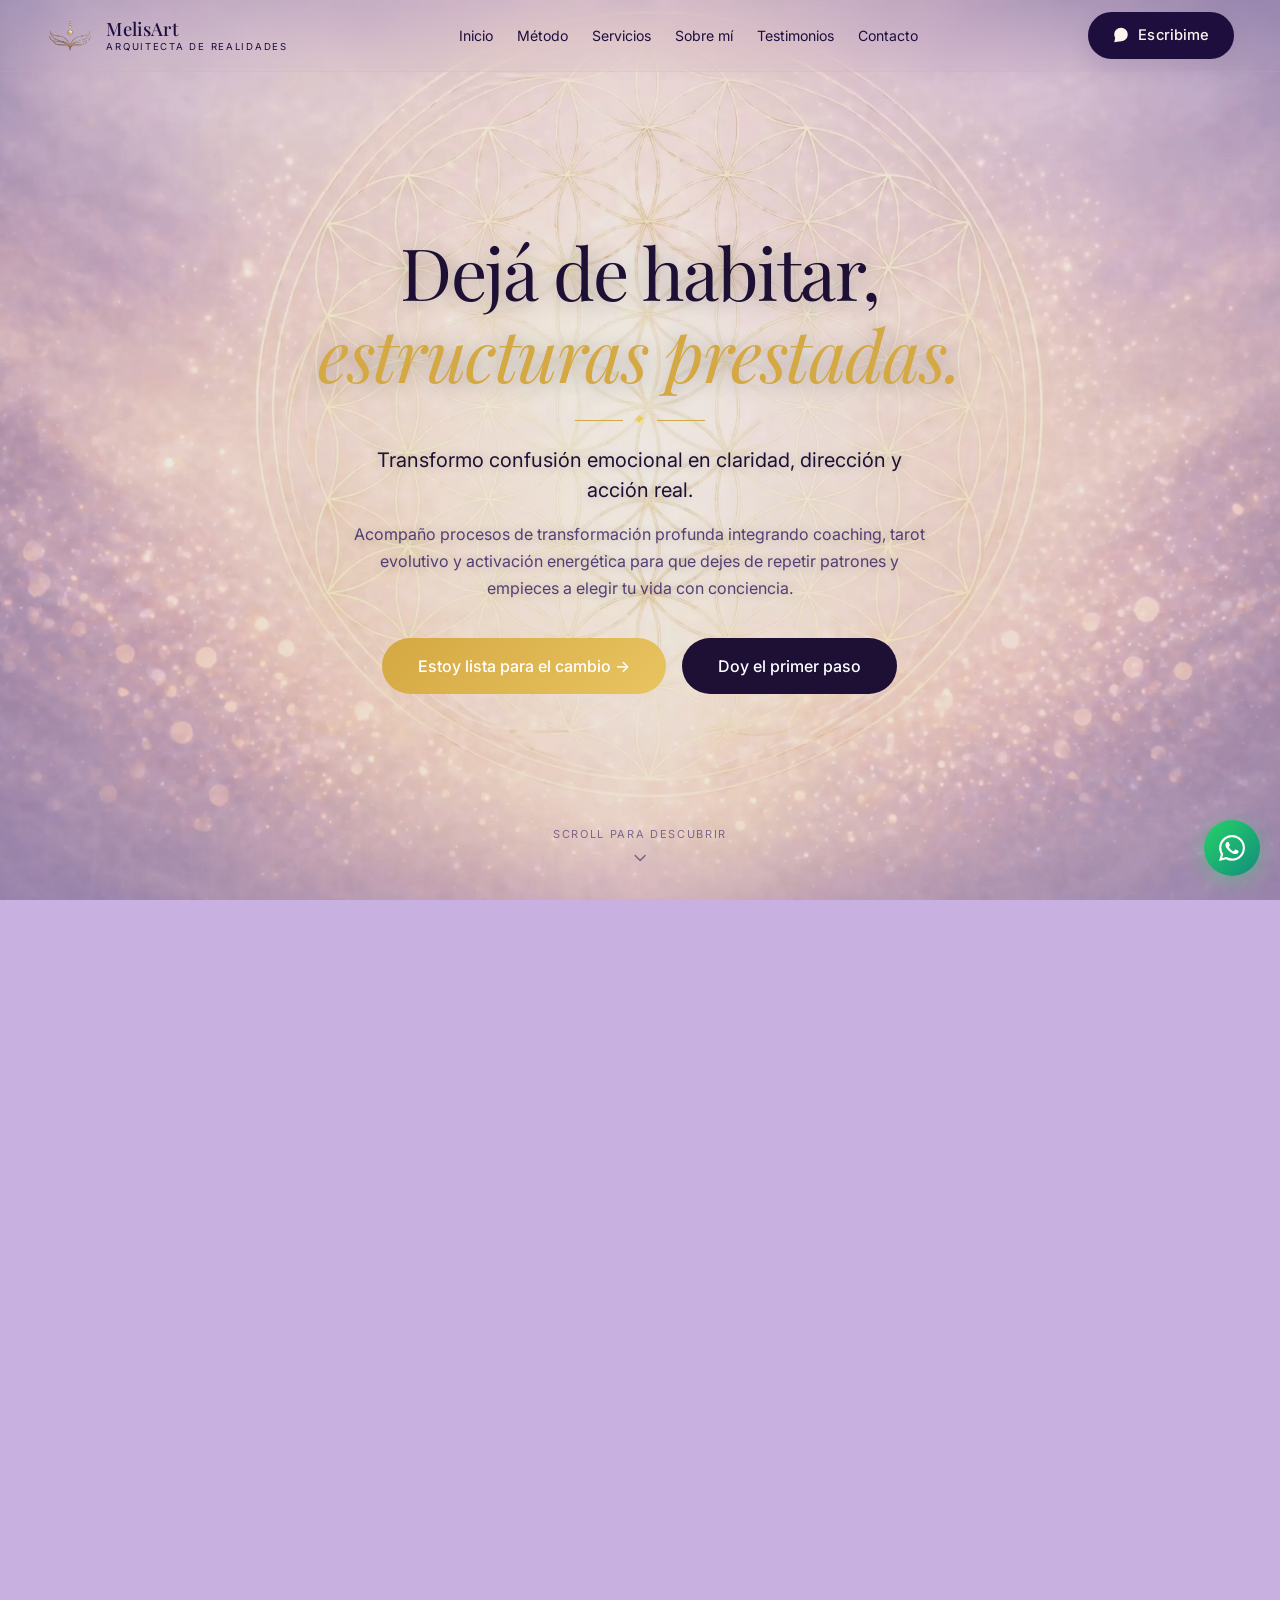
==== commit 4f4b0287: "ultimos cambios" ====
--- a/index.html
+++ b/index.html
@@ -3,20 +3,27 @@
 <head>
   <meta charset="UTF-8" />
   <meta name="viewport" content="width=device-width, initial-scale=1.0" />
-  <meta name="theme-color" content="#2D1B4E" />
+  <meta name="theme-color" content="#1E0E3E" />
 
   <!-- SEO -->
-  <title>MelisArt — Arquitectura de Realidades | Coaching y Tarot Evolutivo</title>
-  <meta name="description" content="Transformo confusión emocional en claridad, dirección y acción real. Coaching, tarot evolutivo y activación energética. Método MelisArt — Arquitectura de Realidades." />
+  <title>MelisArt · Coaching Transformacional · Arquitecta de Realidades</title>
+  <meta name="description" content="Transformo confusión emocional en claridad, dirección y acción real. Coaching, tarot evolutivo y activación energética con el Método MelisArt. Arquitecta de Realidades." />
+  <meta name="keywords" content="coaching transformacional, tarot evolutivo, arquitecta de realidades, MelisArt, Melisa Rodriguez, activacion energetica, metodo melisart" />
   <meta name="author" content="Melisa Rodríguez — MelisArt" />
 
   <!-- Open Graph -->
   <meta property="og:type" content="website" />
-  <meta property="og:title" content="MelisArt — Arquitectura de Realidades" />
-  <meta property="og:description" content="No te falta claridad. Te falta orden, dirección y sostén. Método MelisArt." />
+  <meta property="og:title" content="MelisArt · Arquitecta de Realidades" />
+  <meta property="og:description" content="Dejá de habitar estructuras prestadas. Transformo confusión emocional en claridad, dirección y acción real con el Método MelisArt." />
+  <meta property="og:image" content="/public/foto-hero-compressed.jpeg" />
   <meta property="og:locale" content="es_AR" />
 
-  <!-- Tipografías: Playfair Display (display) + Inter (body) -->
+  <!-- Twitter Card -->
+  <meta name="twitter:card" content="summary_large_image" />
+  <meta name="twitter:title" content="MelisArt · Arquitecta de Realidades" />
+  <meta name="twitter:description" content="Dejá de habitar estructuras prestadas. Coaching transformacional con el Método MelisArt." />
+
+  <!-- Tipografías -->
   <link rel="preconnect" href="https://fonts.googleapis.com" />
   <link rel="preconnect" href="https://fonts.gstatic.com" crossorigin />
   <link href="https://fonts.googleapis.com/css2?family=Inter:wght@300;400;500;600&family=Playfair+Display:ital,wght@0,400;0,500;1,400;1,500&display=swap" rel="stylesheet" />
@@ -26,8 +33,7 @@
   <link rel="stylesheet" href="css/base.css" />
   <link rel="stylesheet" href="css/styles.css" />
 
-  <!-- Favicon SVG inline (compás + flor de la vida simplificado) -->
-  <link rel="icon" type="image/svg+xml" href="data:image/svg+xml,%3Csvg xmlns='http://www.w3.org/2000/svg' viewBox='0 0 64 64'%3E%3Ccircle cx='32' cy='32' r='30' fill='%232D1B4E'/%3E%3Cpath d='M32 14 L42 38 L22 38 Z M32 14 L32 50 M22 38 L42 38' stroke='%23C9A961' stroke-width='1.5' fill='none' stroke-linecap='round'/%3E%3Ccircle cx='32' cy='32' r='6' stroke='%23C9A961' stroke-width='1' fill='none'/%3E%3C/svg%3E" />
+  <link rel="icon" type="image/svg+xml" href="data:image/svg+xml,%3Csvg xmlns='http://www.w3.org/2000/svg' viewBox='0 0 64 64'%3E%3Ccircle cx='32' cy='32' r='30' fill='%231E0E3E'/%3E%3Cpath d='M32 14 L42 38 L22 38 Z M32 14 L32 50 M22 38 L42 38' stroke='%23C9A961' stroke-width='1.5' fill='none' stroke-linecap='round'/%3E%3Ccircle cx='32' cy='32' r='6' stroke='%23C9A961' stroke-width='1' fill='none'/%3E%3C/svg%3E" />
 </head>
 <body>
 
@@ -37,46 +43,30 @@
   <header class="header" role="banner">
     <div class="header__inner">
 
-      <!-- Logo: compás + flor de la vida simplificada + nombre -->
       <a href="#top" class="header__logo" aria-label="MelisArt — inicio">
-        <svg class="header__logo-mark" viewBox="0 0 48 48" fill="none" aria-hidden="true">
-          <!-- Compás triangular (precisión, plano) -->
-          <path d="M24 6 L36 38 L12 38 Z" stroke="currentColor" stroke-width="1.2" stroke-linecap="round" stroke-linejoin="round" />
-          <!-- Eje vertical del compás -->
-          <line x1="24" y1="6" x2="24" y2="42" stroke="currentColor" stroke-width="1" stroke-linecap="round" />
-          <!-- Línea horizontal de medición -->
-          <line x1="12" y1="38" x2="36" y2="38" stroke="currentColor" stroke-width="1" stroke-linecap="round" />
-          <!-- Flor de la vida simplificada en el centro (3 círculos superpuestos) -->
-          <circle cx="24" cy="26" r="4.5" stroke="currentColor" stroke-width="0.9" fill="none" />
-          <circle cx="20" cy="29" r="4.5" stroke="currentColor" stroke-width="0.9" fill="none" />
-          <circle cx="28" cy="29" r="4.5" stroke="currentColor" stroke-width="0.9" fill="none" />
-          <!-- Rombo central -->
-          <path d="M24 22 L26 26 L24 30 L22 26 Z" fill="currentColor" />
-        </svg>
+        <img src="public/Web-Meli-Logo.svg" alt="MelisArt Logo" class="header__logo-mark" />
         <span class="header__logo-text">
           <span class="header__logo-name">MelisArt</span>
-          <span class="header__logo-tagline">Arquitectura de Realidades</span>
+          <span class="header__logo-tagline">Arquitecta de Realidades</span>
         </span>
       </a>
 
-      <!-- Nav desktop -->
       <nav class="nav" aria-label="Navegación principal">
-        <a href="#para-vos" class="nav__link">Para vos</a>
-        <a href="#metodo" class="nav__link">Método</a>
-        <a href="#servicios" class="nav__link">Servicios</a>
-        <a href="#sobre-mi" class="nav__link">Sobre mí</a>
-        <a href="#como-trabajo" class="nav__link">Cómo trabajo</a>
+        <a href="#top"        class="nav__link">Inicio</a>
+        <a href="#metodo"     class="nav__link">Método</a>
+        <a href="#servicios"  class="nav__link">Servicios</a>
+        <a href="#sobre-mi"   class="nav__link">Sobre mí</a>
         <a href="#testimonios" class="nav__link">Testimonios</a>
-        <a href="#contacto" class="nav__link">Contacto</a>
+        <a href="#contacto"   class="nav__link">Contacto</a>
       </nav>
 
-      <a class="btn btn--primary header__cta"
-         href="https://wa.me/34625330619?text=Hola%20Meli!%20Quiero%20aplicar%20al%20*M%C3%A9todo%20MelisArt*.%20%C2%BFMe%20cont%C3%A1s%20c%C3%B3mo%20arranca%20el%20proceso%3F"
-         target="_blank" rel="noopener">
-        Aplicar al Método
+      <a class="btn btn--primary header__cta" data-wa="escribime" href="#contacto" target="_blank" rel="noopener">
+        <svg class="btn__icon" viewBox="0 0 32 32" fill="currentColor" aria-hidden="true">
+          <path d="M16.001 3C9.373 3 4 8.373 4 15c0 2.115.553 4.181 1.604 6.003L4 29l8.197-1.557A11.94 11.94 0 0 0 16.001 27C22.628 27 28 21.628 28 15S22.628 3 16.001 3zm5.518 17.418c-.302-.151-1.789-.882-2.067-.983-.277-.101-.479-.151-.681.151s-.781.983-.957 1.184c-.176.201-.353.227-.655.076-.302-.151-1.275-.469-2.43-1.498-.898-.801-1.504-1.79-1.681-2.092-.176-.302-.019-.466.132-.616.135-.135.302-.353.453-.529.151-.176.201-.302.302-.504.101-.201.05-.378-.025-.529-.076-.151-.681-1.642-.933-2.247-.245-.59-.495-.51-.681-.519l-.58-.011c-.201 0-.529.076-.806.378-.277.302-1.058 1.034-1.058 2.523 0 1.49 1.083 2.929 1.234 3.13.151.201 2.131 3.252 5.16 4.561.721.311 1.283.497 1.722.636.723.23 1.381.198 1.901.12.58-.087 1.789-.731 2.041-1.437.252-.706.252-1.31.176-1.437-.075-.126-.277-.201-.579-.353z"/>
+        </svg>
+        Escribime
       </a>
 
-      <!-- Botón menú mobile -->
       <button class="menu-toggle" type="button" aria-label="Abrir menú" aria-expanded="false" aria-controls="mobile-nav">
         <span class="menu-toggle__line"></span>
         <span class="menu-toggle__line"></span>
@@ -85,19 +75,15 @@
     </div>
   </header>
 
-  <!-- Drawer mobile (fuera del header para que el background no quede translúcido por el backdrop-filter del header) -->
   <div class="mobile-nav" id="mobile-nav" aria-hidden="true">
-    <a href="#para-vos" class="mobile-nav__link">Para vos</a>
-    <a href="#metodo" class="mobile-nav__link">Método</a>
-    <a href="#servicios" class="mobile-nav__link">Servicios</a>
-    <a href="#sobre-mi" class="mobile-nav__link">Sobre mí</a>
-    <a href="#como-trabajo" class="mobile-nav__link">Cómo trabajo</a>
+    <a href="#top"         class="mobile-nav__link">Inicio</a>
+    <a href="#metodo"      class="mobile-nav__link">Método</a>
+    <a href="#servicios"   class="mobile-nav__link">Servicios</a>
+    <a href="#sobre-mi"    class="mobile-nav__link">Sobre mí</a>
     <a href="#testimonios" class="mobile-nav__link">Testimonios</a>
-    <a href="#contacto" class="mobile-nav__link">Contacto</a>
-    <a class="btn btn--primary mobile-nav__cta"
-       href="https://wa.me/34625330619?text=Hola%20Meli!%20Quiero%20aplicar%20al%20*M%C3%A9todo%20MelisArt*.%20%C2%BFMe%20cont%C3%A1s%20c%C3%B3mo%20arranca%20el%20proceso%3F"
-       target="_blank" rel="noopener">
-      Aplicar al Método
+    <a href="#contacto"    class="mobile-nav__link">Contacto</a>
+    <a class="btn btn--primary mobile-nav__cta" data-wa="escribime" href="#contacto" target="_blank" rel="noopener">
+      Escribime
     </a>
   </div>
 
@@ -105,163 +91,60 @@
 
     <!-- =========================================================
          HERO
-         Layout asimétrico editorial: copy 7/12 + visual 5/12
          ========================================================= -->
     <section class="hero" aria-labelledby="hero-title">
 
-      <!-- Ornamento blueprint sutil al fondo derecho (sólo decorativo) -->
-      <svg class="hero__bg-ornament" viewBox="0 0 600 600" fill="none" aria-hidden="true">
-        <!-- Líneas técnicas tipo plano de arquitectura -->
-        <g stroke="currentColor" stroke-width="0.8">
-          <circle cx="300" cy="300" r="280" />
-          <circle cx="300" cy="300" r="200" />
-          <circle cx="300" cy="300" r="120" />
-          <line x1="20"  y1="300" x2="580" y2="300" />
-          <line x1="300" y1="20"  x2="300" y2="580" />
-          <line x1="100" y1="100" x2="500" y2="500" />
-          <line x1="100" y1="500" x2="500" y2="100" />
-          <!-- Marcas de medición -->
-          <line x1="20"  y1="295" x2="20"  y2="305" stroke-width="1.5" />
-          <line x1="580" y1="295" x2="580" y2="305" stroke-width="1.5" />
-          <line x1="295" y1="20"  x2="305" y2="20"  stroke-width="1.5" />
-          <line x1="295" y1="580" x2="305" y2="580" stroke-width="1.5" />
-        </g>
-      </svg>
-
       <div class="hero__inner">
 
-        <!-- COPY -->
         <div class="hero__copy">
 
-          <p class="hero__eyebrow eyebrow">
-            <span class="hero__eyebrow-line"></span>
-            Arquitectura de Realidades
-          </p>
-
           <h1 class="hero__title" id="hero-title">
-            Dejá de habitar <em>estructuras prestadas.</em>
+            Dejá de habitar,<br><em>estructuras prestadas.</em>
           </h1>
+
+          <div class="hero__divider" aria-hidden="true">
+            <span class="hero__divider-line"></span>
+            <span class="hero__divider-diamond">◆</span>
+            <span class="hero__divider-line"></span>
+          </div>
 
           <p class="hero__subtitle text-pretty">
             Transformo confusión emocional en claridad, dirección y acción real.
           </p>
 
           <p class="hero__lead text-pretty">
-            Acompaño procesos de transformación profunda integrando coaching, tarot evolutivo y activación energética
-            para que dejes de repetir patrones y empieces a elegir tu vida con conciencia.
+            Acompaño procesos de transformación profunda integrando coaching, tarot evolutivo
+            y activación energética para que dejes de repetir patrones y empieces a elegir
+            tu vida con conciencia.
           </p>
 
           <div class="hero__ctas">
-            <a class="btn btn--primary"
-               href="https://wa.me/34625330619?text=Hola%20Meli!%20Quiero%20aplicar%20al%20*M%C3%A9todo%20MelisArt*.%20%C2%BFMe%20cont%C3%A1s%20c%C3%B3mo%20arranca%20el%20proceso%3F"
-               target="_blank" rel="noopener">
-              Aplicar al Método
-              <svg class="btn__icon" viewBox="0 0 24 24" fill="none" aria-hidden="true">
-                <path d="M5 12h14M13 6l6 6-6 6" stroke="currentColor" stroke-width="1.8" stroke-linecap="round" stroke-linejoin="round"/>
-              </svg>
+            <a class="hero__btn hero__btn--gold" data-wa="cambio" href="#contacto" target="_blank" rel="noopener">
+              Estoy lista para el cambio →
             </a>
-            <a class="btn btn--ghost"
-               href="https://wa.me/34625330619?text=Hola%20Meli!%20Vi%20tu%20web%20y%20quiero%20reservar%20una%20*Activaci%C3%B3n*.%20%C2%BFMe%20cont%C3%A1s%20los%20pr%C3%B3ximos%20pasos%3F"
-               target="_blank" rel="noopener">
-              Empezar por una activación
+            <a class="hero__btn hero__btn--dark" data-wa="primer-paso" href="#contacto" target="_blank" rel="noopener">
+              Doy el primer paso
             </a>
           </div>
 
-          <!-- Meta strip: 3 anclajes de credibilidad sutiles -->
-          <div class="hero__meta">
-            <span class="hero__meta-item"><span class="hero__meta-dot"></span>Coaching integrativo</span>
-            <span class="hero__meta-item"><span class="hero__meta-dot"></span>Tarot evolutivo</span>
-            <span class="hero__meta-item"><span class="hero__meta-dot"></span>Activación energética</span>
-          </div>
-        </div>
-
-        <!-- VISUAL: placeholder con blueprint dorado + silueta arquitectónica.
-             Cuando llegue la foto real de Melisa, reemplazar este bloque por <img>. -->
-        <div class="hero__visual" role="img" aria-label="Imagen de Melisa caminando hacia una estructura terminada (placeholder)">
-
-          <!-- Capa 1: blueprint dorado (líneas técnicas) -->
-          <svg class="hero__visual-blueprint" viewBox="0 0 400 540" fill="none" preserveAspectRatio="xMidYMid slice" aria-hidden="true">
-            <g stroke="currentColor" stroke-width="0.6">
-              <!-- Cuadrícula técnica -->
-              <line x1="0"   y1="60"  x2="400" y2="60"  />
-              <line x1="0"   y1="120" x2="400" y2="120" />
-              <line x1="0"   y1="180" x2="400" y2="180" />
-              <line x1="0"   y1="420" x2="400" y2="420" />
-              <line x1="0"   y1="480" x2="400" y2="480" />
-              <line x1="60"  y1="0"   x2="60"  y2="540" />
-              <line x1="340" y1="0"   x2="340" y2="540" />
-              <!-- Diagonales arquitectónicas -->
-              <line x1="60"  y1="120" x2="340" y2="420" />
-              <line x1="60"  y1="420" x2="340" y2="120" />
-            </g>
-            <g stroke="currentColor" stroke-width="1">
-              <!-- Estructura central tipo arco/edificio -->
-              <path d="M120 420 L120 220 Q200 150 280 220 L280 420" fill="none" />
-              <line x1="120" y1="320" x2="280" y2="320" />
-              <line x1="200" y1="220" x2="200" y2="420" />
-              <!-- Marca dimensional -->
-              <line x1="100" y1="220" x2="100" y2="420" />
-              <line x1="95"  y1="220" x2="105" y2="220" />
-              <line x1="95"  y1="420" x2="105" y2="420" />
-            </g>
-          </svg>
-
-          <!-- Capa 2: silueta abstracta (placeholder de la figura humana) -->
-          <svg class="hero__visual-silhouette" viewBox="0 0 400 540" fill="none" preserveAspectRatio="xMidYMax slice" aria-hidden="true">
-            <defs>
-              <linearGradient id="silhouette-grad" x1="0" y1="0" x2="0" y2="1">
-                <stop offset="0%"   stop-color="#C9A961" stop-opacity="0" />
-                <stop offset="40%"  stop-color="#C9A961" stop-opacity="0.35" />
-                <stop offset="100%" stop-color="#C9A961" stop-opacity="0.7" />
-              </linearGradient>
-            </defs>
-            <!-- Silueta femenina estilizada caminando hacia la estructura -->
-            <path d="M200 320
-                     C 195 320 188 322 186 332
-                     L 184 360
-                     C 184 365 186 368 188 370
-                     L 188 410
-                     C 188 415 186 420 184 425
-                     L 178 470
-                     C 177 478 180 484 184 488
-                     L 192 528
-                     C 193 534 196 540 200 540
-                     L 206 540
-                     L 210 488
-                     C 212 484 214 478 213 472
-                     L 215 425
-                     C 213 420 211 415 211 410
-                     L 211 370
-                     C 213 368 215 365 215 360
-                     L 213 332
-                     C 211 322 204 320 200 320 Z"
-                  fill="url(#silhouette-grad)" />
-            <!-- Cabeza -->
-            <circle cx="200" cy="306" r="11" fill="url(#silhouette-grad)" />
-          </svg>
-
-          <!-- Sello esquina superior -->
-          <span class="hero__visual-seal" aria-hidden="true">
-            <span class="hero__visual-seal-dot"></span>
-            Método MelisArt
-          </span>
-
-          <!-- Caption inferior -->
-          <span class="hero__visual-caption" aria-hidden="true">
-            <span class="hero__visual-caption-line"></span>
-            <span class="hero__visual-caption-text">Diagnóstico · Diseño · Obra</span>
-          </span>
-        </div>
+        </div>
+
       </div>
 
+      <div class="hero__scroll" aria-hidden="true">
+        <span class="hero__scroll-text">SCROLL PARA DESCUBRIR</span>
+        <svg class="hero__scroll-chevron" viewBox="0 0 24 24" fill="none">
+          <path d="M6 9l6 6 6-6" stroke="currentColor" stroke-width="1.8" stroke-linecap="round" stroke-linejoin="round"/>
+        </svg>
+      </div>
+
     </section>
 
     <!-- =========================================================
-         SECCIÓN — "Esto es para vos si…"
-         Espejo emocional · prepara la venta del Método
+         PARA VOS SI
          ========================================================= -->
     <section class="section para-vos" id="para-vos" aria-labelledby="para-vos-title">
-      <!-- Ornamento geométrico: triángulo sutil con círculo -->
+
       <svg class="para-vos__ornament" viewBox="0 0 300 300" fill="none" aria-hidden="true">
         <g stroke="currentColor" stroke-width="1">
           <circle cx="150" cy="150" r="120" />
@@ -274,15 +157,14 @@
       <div class="container container--wide">
         <div class="para-vos__inner">
 
-          <!-- Columna izquierda: intro -->
-          <div class="para-vos__intro reveal">
+          <div class="para-vos__intro">
             <p class="para-vos__eyebrow eyebrow">
               <span class="para-vos__eyebrow-line"></span>
-              Diagnóstico
+              Esto es para vos si…
             </p>
 
             <h2 class="para-vos__title" id="para-vos-title">
-              Esto es <em>para vos</em> si…
+              ¿Te reconocés en <em>alguno de estos?</em>
             </h2>
 
             <p class="para-vos__lead">
@@ -290,54 +172,48 @@
             </p>
           </div>
 
-          <!-- Columna derecha: lista -->
           <ol class="para-vos__list" aria-label="Señales que indican que este proceso es para vos">
-            <li class="para-vos__item reveal" data-delay="1">
-              <span class="para-vos__num" aria-hidden="true">01</span>
+            <li class="para-vos__item" data-delay="1">
+              <span class="para-vos__check" aria-hidden="true">✦</span>
               <p class="para-vos__text">Te sentís en un loop emocional y no sabés cómo salir.</p>
             </li>
-            <li class="para-vos__item reveal" data-delay="2">
-              <span class="para-vos__num" aria-hidden="true">02</span>
-              <p class="para-vos__text">Pensás mucho, pero te cuesta avanzar.</p>
+            <li class="para-vos__item" data-delay="2">
+              <span class="para-vos__check" aria-hidden="true">✦</span>
+              <p class="para-vos__text">Pensás mucho pero te cuesta avanzar.</p>
             </li>
-            <li class="para-vos__item reveal" data-delay="3">
-              <span class="para-vos__num" aria-hidden="true">03</span>
+            <li class="para-vos__item" data-delay="3">
+              <span class="para-vos__check" aria-hidden="true">✦</span>
               <p class="para-vos__text">Tenés momentos de claridad, pero no los sostenés.</p>
             </li>
-            <li class="para-vos__item reveal" data-delay="4">
-              <span class="para-vos__num" aria-hidden="true">04</span>
+            <li class="para-vos__item" data-delay="4">
+              <span class="para-vos__check" aria-hidden="true">✦</span>
               <p class="para-vos__text">Repetís patrones en vínculos, decisiones o trabajo.</p>
             </li>
-            <li class="para-vos__item reveal" data-delay="4">
-              <span class="para-vos__num" aria-hidden="true">05</span>
+            <li class="para-vos__item" data-delay="4">
+              <span class="para-vos__check" aria-hidden="true">✦</span>
               <p class="para-vos__text">Sabés que querés algo distinto, pero no terminás de accionar.</p>
             </li>
           </ol>
 
-          <!-- Cierre con quote destacada -->
-          <blockquote class="para-vos__quote reveal">
-            <!-- Esquinas decorativas estilo paspartú -->
+          <blockquote class="para-vos__quote">
             <span class="para-vos__quote-corner para-vos__quote-corner--tl" aria-hidden="true"></span>
             <span class="para-vos__quote-corner para-vos__quote-corner--tr" aria-hidden="true"></span>
             <span class="para-vos__quote-corner para-vos__quote-corner--bl" aria-hidden="true"></span>
             <span class="para-vos__quote-corner para-vos__quote-corner--br" aria-hidden="true"></span>
 
-            <!-- Comilla SVG decorativa -->
             <svg class="para-vos__quote-mark" viewBox="0 0 80 60" fill="none" aria-hidden="true">
               <path d="M5 50 Q5 30 15 20 Q25 10 35 12 L30 20 Q22 22 18 30 Q22 30 26 34 Q30 38 30 44 Q30 52 22 54 Q14 56 8 52 Q5 50 5 50 Z M45 50 Q45 30 55 20 Q65 10 75 12 L70 20 Q62 22 58 30 Q62 30 66 34 Q70 38 70 44 Q70 52 62 54 Q54 56 48 52 Q45 50 45 50 Z" fill="currentColor"/>
             </svg>
 
-            <!-- Eyebrow superior -->
             <p class="para-vos__quote-eyebrow">
               <span class="para-vos__quote-eyebrow-line"></span>
               El reencuadre
             </p>
 
             <p class="para-vos__quote-text">
-              No te falta claridad. Te falta <strong>orden, dirección y sostén.</strong>
+              No te falta claridad.<br>Te falta <strong>orden, dirección y sostén.</strong>
             </p>
 
-            <!-- Sello inferior con diamante -->
             <footer class="para-vos__quote-seal">
               <span class="para-vos__quote-seal-line"></span>
               <span class="para-vos__quote-seal-diamond" aria-hidden="true"></span>
@@ -348,229 +224,355 @@
       </div>
     </section>
 
+    <div class="wave-transition" aria-hidden="true">
+      <svg viewBox="0 0 1440 60" preserveAspectRatio="none" style="width:100%;height:60px;display:block;">
+        <path d="M0,30 C360,60 1080,0 1440,30 L1440,60 L0,60 Z" fill="#EDE8F5"/>
+      </svg>
+    </div>
+
     <!-- =========================================================
-         SECCIÓN — MÉTODO MELISART (preview de los 8 módulos)
-         Bloque corazón. Fondo violeta, íconos SVG dorados.
+         MÉTODO M.E.L.I.S.A.R.T.
+         Fondo degradé lavanda
          ========================================================= -->
-    <section class="section metodo" id="metodo" aria-labelledby="metodo-title">
-      <!-- Ornamento geométrico: flor de la vida en esquina superior izquierda -->
-      <svg class="metodo__ornament" viewBox="0 0 400 400" fill="none" aria-hidden="true">
-        <g stroke="currentColor" stroke-width="1">
-          <circle cx="200" cy="200" r="40" />
-          <circle cx="200" cy="160" r="40" />
-          <circle cx="200" cy="240" r="40" />
-          <circle cx="165" cy="180" r="40" />
-          <circle cx="235" cy="180" r="40" />
-          <circle cx="165" cy="220" r="40" />
-          <circle cx="235" cy="220" r="40" />
-          <circle cx="200" cy="120" r="40" />
-          <circle cx="200" cy="280" r="40" />
-          <circle cx="130" cy="200" r="40" />
-          <circle cx="270" cy="200" r="40" />
-          <circle cx="200" cy="200" r="80" stroke-width="1.2" />
+    <section class="metodo2" id="metodo" aria-labelledby="metodo-title">
+
+      <!-- Geometría sagrada arriba -->
+      <svg class="metodo2__geo metodo2__geo--top" viewBox="0 0 280 280" fill="none" aria-hidden="true">
+        <g stroke="#D4AF50" stroke-width="0.8" opacity="0.25">
+          <circle cx="140" cy="140" r="50"/>
+          <circle cx="140" cy="90"  r="50"/>
+          <circle cx="140" cy="190" r="50"/>
+          <circle cx="97"  cy="115" r="50"/>
+          <circle cx="183" cy="115" r="50"/>
+          <circle cx="97"  cy="165" r="50"/>
+          <circle cx="183" cy="165" r="50"/>
+          <circle cx="140" cy="140" r="100"/>
         </g>
       </svg>
 
-      <!-- Ornamento secundario: vesica piscis -->
-      <svg class="metodo__ornament-2" viewBox="0 0 300 200" fill="none" aria-hidden="true">
-        <g stroke="currentColor" stroke-width="1">
-          <circle cx="120" cy="100" r="80" />
-          <circle cx="180" cy="100" r="80" />
-          <circle cx="150" cy="100" r="40" stroke-width="1.2" />
+      <!-- Geometría sagrada abajo -->
+      <svg class="metodo2__geo metodo2__geo--bottom" viewBox="0 0 280 280" fill="none" aria-hidden="true">
+        <g stroke="#D4AF50" stroke-width="0.8" opacity="0.25">
+          <circle cx="140" cy="140" r="50"/>
+          <circle cx="140" cy="90"  r="50"/>
+          <circle cx="140" cy="190" r="50"/>
+          <circle cx="97"  cy="115" r="50"/>
+          <circle cx="183" cy="115" r="50"/>
+          <circle cx="97"  cy="165" r="50"/>
+          <circle cx="183" cy="165" r="50"/>
+          <circle cx="140" cy="140" r="100"/>
         </g>
       </svg>
 
-      <!-- Constelación de puntos dorados -->
-      <svg class="metodo__stars" viewBox="0 0 200 200" fill="currentColor" aria-hidden="true">
-        <circle cx="20" cy="30" r="1.5" />
-        <circle cx="60" cy="50" r="2" />
-        <circle cx="100" cy="20" r="1" />
-        <circle cx="140" cy="70" r="1.5" />
-        <circle cx="180" cy="40" r="2" />
-        <circle cx="40" cy="100" r="1" />
-        <circle cx="90" cy="120" r="1.8" />
-        <circle cx="160" cy="150" r="1.5" />
-        <circle cx="30" cy="170" r="2" />
-        <circle cx="120" cy="180" r="1" />
-        <circle cx="80" cy="80" r="1.2" />
-        <circle cx="180" cy="100" r="1.5" />
-        <line x1="60" y1="50" x2="100" y2="20" stroke="currentColor" stroke-width="0.5" opacity="0.5" />
-        <line x1="100" y1="20" x2="140" y2="70" stroke="currentColor" stroke-width="0.5" opacity="0.5" />
-        <line x1="40" y1="100" x2="90" y2="120" stroke="currentColor" stroke-width="0.5" opacity="0.5" />
-        <line x1="90" y1="120" x2="160" y2="150" stroke="currentColor" stroke-width="0.5" opacity="0.5" />
-      </svg>
-
-      <div class="container container--wide">
-
-        <header class="metodo__header reveal">
-          <p class="metodo__eyebrow eyebrow">
-            <span class="metodo__eyebrow-line"></span>
-            Método MelisArt
-            <span class="metodo__eyebrow-line"></span>
+      <!-- Sparkles dorados -->
+      <svg class="metodo2__sparkle metodo2__sparkle--1" viewBox="0 0 14 14" fill="none" aria-hidden="true"><line x1="7" y1="0" x2="7" y2="14" stroke="#D4AF50" stroke-width="1.2"/><line x1="0" y1="7" x2="14" y2="7" stroke="#D4AF50" stroke-width="1.2"/><line x1="2" y1="2" x2="12" y2="12" stroke="#D4AF50" stroke-width="0.6"/><line x1="12" y1="2" x2="2" y2="12" stroke="#D4AF50" stroke-width="0.6"/></svg>
+      <svg class="metodo2__sparkle metodo2__sparkle--2" viewBox="0 0 10 10" fill="none" aria-hidden="true"><line x1="5" y1="0" x2="5" y2="10" stroke="#D4AF50" stroke-width="1"/><line x1="0" y1="5" x2="10" y2="5" stroke="#D4AF50" stroke-width="1"/></svg>
+      <svg class="metodo2__sparkle metodo2__sparkle--3" viewBox="0 0 12 12" fill="none" aria-hidden="true"><line x1="6" y1="0" x2="6" y2="12" stroke="#D4AF50" stroke-width="1"/><line x1="0" y1="6" x2="12" y2="6" stroke="#D4AF50" stroke-width="1"/><line x1="2" y1="2" x2="10" y2="10" stroke="#D4AF50" stroke-width="0.5"/><line x1="10" y1="2" x2="2" y2="10" stroke="#D4AF50" stroke-width="0.5"/></svg>
+      <svg class="metodo2__sparkle metodo2__sparkle--4" viewBox="0 0 8 8" fill="none" aria-hidden="true"><line x1="4" y1="0" x2="4" y2="8" stroke="#D4AF50" stroke-width="1"/><line x1="0" y1="4" x2="8" y2="4" stroke="#D4AF50" stroke-width="1"/></svg>
+      <svg class="metodo2__sparkle metodo2__sparkle--5" viewBox="0 0 14 14" fill="none" aria-hidden="true"><line x1="7" y1="0" x2="7" y2="14" stroke="#D4AF50" stroke-width="1.2"/><line x1="0" y1="7" x2="14" y2="7" stroke="#D4AF50" stroke-width="1.2"/><line x1="2" y1="2" x2="12" y2="12" stroke="#D4AF50" stroke-width="0.6"/><line x1="12" y1="2" x2="2" y2="12" stroke="#D4AF50" stroke-width="0.6"/></svg>
+      <svg class="metodo2__sparkle metodo2__sparkle--6" viewBox="0 0 10 10" fill="none" aria-hidden="true"><line x1="5" y1="0" x2="5" y2="10" stroke="#D4AF50" stroke-width="1"/><line x1="0" y1="5" x2="10" y2="5" stroke="#D4AF50" stroke-width="1"/></svg>
+
+      <!-- BLOQUE 1: Header centrado -->
+      <div class="metodo2__header">
+        <p class="metodo2__eyebrow">✦ EL PLANO MAESTRO ✦</p>
+
+        <h2 class="metodo2__title" id="metodo-title">
+          Método<br>M.E.L.I.S.A.R.T
+        </h2>
+
+        <div class="metodo2__divider" aria-hidden="true">
+          <span class="metodo2__divider-line"></span>
+          <span class="metodo2__divider-diamond">◆</span>
+          <span class="metodo2__divider-line"></span>
+        </div>
+
+        <p class="metodo2__subtitle">Ascensión estructural de la conciencia</p>
+
+        <p class="metodo2__lead">
+          Cada etapa trabaja una dimensión esencial de tu ser y de tu realidad.
+          Este método ordena tu proceso en etapas claras para que el cambio no sea
+          momentáneo, sino real y sostenido.
+        </p>
+      </div>
+
+      <!-- BLOQUE 2: Dos columnas (imagen | lista) -->
+      <div class="metodo2__container">
+
+        <!-- Columna izquierda: imagen -->
+        <div class="metodo2__col-left">
+          <img
+            src="public/Web-Meli-Edificio.png"
+            alt="Edificio como metáfora del proceso de transformación"
+            class="metodo2__edificio"
+            aria-hidden="true"
+          />
+        </div>
+
+        <!-- Columna derecha: lista de módulos -->
+        <div class="metodo2__col-right">
+          <!-- Línea decorativa vertical -->
+          <div class="metodo2__decoration-line" aria-hidden="true">
+            <span class="metodo2__decoration-symbol">✦</span>
+            <span class="metodo2__decoration-symbol">✦</span>
+            <span class="metodo2__decoration-symbol">✦</span>
+            <span class="metodo2__decoration-symbol">✦</span>
+            <span class="metodo2__decoration-symbol">✦</span>
+            <span class="metodo2__decoration-symbol">✦</span>
+            <span class="metodo2__decoration-symbol">✦</span>
+            <span class="metodo2__decoration-symbol">✦</span>
+          </div>
+
+          <ol class="metodo2__lista" aria-label="Las 8 etapas del Método T.R.A.S.I.L.E.M.">
+
+            <li class="metodo2__modulo" data-modulo="0">
+              <span class="metodo2__letra">T</span>
+              <span class="metodo2__icono-wrap" aria-hidden="true">
+                <i data-lucide="home" style="width:20px;height:20px;stroke:#C09030;stroke-width:1.5;fill:none;"></i>
+              </span>
+              <div class="metodo2__texto">
+                <span class="metodo2__nombre">T – Todo <em>(Integración / Habitar)</em></span>
+                <span class="metodo2__desc">La obra habitada y coherente.</span>
+              </div>
+            </li>
+
+            <li class="metodo2__modulo" data-modulo="1">
+              <span class="metodo2__letra">R</span>
+              <span class="metodo2__icono-wrap" aria-hidden="true">
+                <i data-lucide="shield" style="width:20px;height:20px;stroke:#C09030;stroke-width:1.5;fill:none;"></i>
+              </span>
+              <div class="metodo2__texto">
+                <span class="metodo2__nombre">R – Resiliencia <em>(Firmeza)</em></span>
+                <span class="metodo2__desc">Estructura consciente ante el movimiento externo.</span>
+              </div>
+            </li>
+
+            <li class="metodo2__modulo" data-modulo="2">
+              <span class="metodo2__letra">A</span>
+              <span class="metodo2__icono-wrap" aria-hidden="true">
+                <i data-lucide="pen-tool" style="width:20px;height:20px;stroke:#C09030;stroke-width:1.5;fill:none;"></i>
+              </span>
+              <div class="metodo2__texto">
+                <span class="metodo2__nombre">A – Arte <em>(Expresión)</em></span>
+                <span class="metodo2__desc">Pulir la obra que ya eres. Elegir tu estilo.</span>
+              </div>
+            </li>
+
+            <li class="metodo2__modulo" data-modulo="3">
+              <span class="metodo2__letra">S</span>
+              <span class="metodo2__icono-wrap" aria-hidden="true">
+                <i data-lucide="arrow-up-right" style="width:20px;height:20px;stroke:#C09030;stroke-width:1.5;fill:none;"></i>
+              </span>
+              <div class="metodo2__texto">
+                <span class="metodo2__nombre">S – Salto / Soltar <em>(Desapego)</em></span>
+                <span class="metodo2__desc">El puente entre el diseño y la realidad.</span>
+              </div>
+            </li>
+
+            <li class="metodo2__modulo" data-modulo="4">
+              <span class="metodo2__letra">I</span>
+              <span class="metodo2__icono-wrap" aria-hidden="true">
+                <svg viewBox="0 0 512 512" xmlns="http://www.w3.org/2000/svg" style="width:20px;height:20px;">
+                  <path fill="#C09030" d="M508.662,257.73c-7.712-8.374-17.751-14.315-28.908-18.126c-11.058-3.722-23.423-5.396-36.424-5.396c-7.068,0-14.405,0.466-21.848,1.486c1.86-10.683,2.881-21.742,2.881-32.891c0-19.799-3.15-40.064-10.316-60.231l-2.415-6.774l-7.158,0.555c-30.295,2.595-58.82,12.634-84.104,27.602c-12.364-26.769-39.46-59.864-64.36-73.894c-24.909,14.03-52.014,47.124-64.378,73.894c-25.283-14.968-53.808-25.007-84.103-27.602l-7.158-0.555l-2.416,6.774c-7.158,20.167-10.316,40.432-10.316,60.231c0,11.149,1.02,22.208,2.881,32.891c-7.443-1.02-14.78-1.486-21.84-1.486c-13.009,0-25.374,1.673-36.432,5.396c-11.157,3.811-21.196,9.752-28.908,18.126L0,261.346l1.117,4.84c13.565,58.918,41.632,98.688,78.898,122.854c37.265,24.248,82.806,32.898,131.595,32.898c12.92,0,26.117-0.652,39.403-1.771c0.343,0.082,4.612,0.058,4.995,0.082c0.358-0.024,4.636,0,4.978-0.082c13.286,1.118,26.484,1.771,39.403,1.771c48.798,0,94.33-8.65,131.604-32.898c37.257-24.166,65.324-63.937,78.888-122.854l1.118-4.84L508.662,257.73z M342.487,261.534c-0.93-27.325-5.754-55.025-14.96-80.211c21.75-13.189,45.908-22.296,71.372-25.554c4.742,15.8,6.88,31.512,6.88,47.034c0,12.356-1.396,24.526-3.812,36.424c-1.485,6.97-3.346,13.851-5.484,20.633c-5.672,17.465-13.565,34.205-22.95,49.442c-14.217,23.236-31.691,43.206-48.977,58.085c10.782-23.978,16.821-53.718,17.841-84.756c0.187-3.534,0.278-7.06,0.278-10.594C342.675,268.602,342.584,265.067,342.487,261.534z M113.101,155.769c25.463,3.257,49.622,12.365,71.372,25.554c-9.206,25.186-14.029,52.886-14.96,80.211c-0.098,3.533-0.188,7.068-0.188,10.503c0,3.534,0.09,7.06,0.278,10.594c1.02,31.038,7.06,60.778,17.849,84.756c-17.294-14.878-34.767-34.849-48.985-58.085c-9.385-15.237-17.278-31.977-22.95-49.442c-2.138-6.782-3.999-13.663-5.484-20.633c-2.416-11.899-3.812-24.068-3.812-36.424C106.221,187.281,108.36,171.57,113.101,155.769z M90.151,373.419c-31.887-20.804-56.42-53.898-69.708-106.401c4.832-4.179,10.774-7.443,17.744-9.76c8.741-2.971,19.065-4.456,30.491-4.456c8.276,0,17.098,0.742,26.207,2.415c9.663,36.156,28.434,68.768,49.908,94.967c15.89,19.244,33.168,35.046,50.086,46.202c3.901,2.596,7.811,4.922,11.622,6.881C161.891,402.702,121.932,394.239,90.151,373.419z M284.312,392.198c-0.277,0.18-0.555,0.466-0.832,0.654c-5.762,4.366-11.899,7.149-18.592,8.358c-0.457,0.098-0.832,0.098-1.298,0.196h-0.367c-0.376,0.089-0.841,0.089-1.306,0.18c0,0,0,0-0.098,0c-0.628,0.048-5.158,0.082-5.811,0.114c-0.654-0.032-5.191-0.066-5.828-0.114c-0.089,0-0.089,0-0.089,0c-0.474-0.09-0.939-0.09-1.315-0.18h-0.367c-0.466-0.098-0.832-0.098-1.298-0.196c-6.692-1.208-12.822-3.992-18.592-8.358c-0.278-0.188-0.547-0.474-0.832-0.654c-11.899-9.385-22.118-26.108-29.088-47.303c-4.929-14.87-8.178-31.879-9.663-49.818c-0.653-7.524-1.029-15.148-1.029-22.949v-0.09c0-27.137,4.098-55.016,12.455-80.023c1.396-4.179,2.889-8.178,4.464-12.079c0.833-1.951,1.673-3.901,2.604-5.852c10.308-23.137,29.609-47.964,48.577-60.134c18.95,12.169,38.252,36.996,48.56,60.134c0.93,1.951,1.771,3.901,2.603,5.852c1.584,3.901,3.069,7.9,4.464,12.079c8.357,25.007,12.455,52.886,12.455,80.023v0.09c0,7.802-0.376,15.425-1.029,22.949c-1.485,17.939-4.733,34.948-9.662,49.818C306.43,366.09,296.211,382.813,284.312,392.198z M421.849,373.419c-31.78,20.82-71.74,29.283-116.35,29.847c3.82-1.959,7.721-4.285,11.622-6.881c16.919-11.156,34.197-26.957,50.086-46.202c21.474-26.199,40.245-58.812,49.908-94.967c9.108-1.673,17.93-2.415,26.214-2.415c11.426,0,21.742,1.485,30.483,4.456c6.97,2.317,12.911,5.582,17.743,9.76C478.269,319.521,453.735,352.615,421.849,373.419z"/>
+                </svg>
+              </span>
+              <div class="metodo2__texto">
+                <span class="metodo2__nombre">I – Inspiración <em>(Soplo)</em></span>
+                <span class="metodo2__desc">Conectar con la verdad interna.</span>
+              </div>
+            </li>
+
+            <li class="metodo2__modulo" data-modulo="5">
+              <span class="metodo2__letra">L</span>
+              <span class="metodo2__icono-wrap" aria-hidden="true">
+                <i data-lucide="grid" style="width:20px;height:20px;stroke:#C09030;stroke-width:1.5;fill:none;"></i>
+              </span>
+              <div class="metodo2__texto">
+                <span class="metodo2__nombre">L – Libertad <em>(Diseño)</em></span>
+                <span class="metodo2__desc">Trabajar la hoja en blanco. Anteproyecto.</span>
+              </div>
+            </li>
+
+            <li class="metodo2__modulo" data-modulo="6">
+              <span class="metodo2__letra">E</span>
+              <span class="metodo2__icono-wrap" aria-hidden="true">
+                <i data-lucide="eye" style="width:20px;height:20px;stroke:#C09030;stroke-width:1.5;fill:none;"></i>
+              </span>
+              <div class="metodo2__texto">
+                <span class="metodo2__nombre">E – Espejo <em>(Visión)</em></span>
+                <span class="metodo2__desc">Diagnóstico. Detectar grietas, valorar pilares.</span>
+              </div>
+            </li>
+
+            <li class="metodo2__modulo" data-modulo="7">
+              <span class="metodo2__letra">M</span>
+              <span class="metodo2__icono-wrap" aria-hidden="true">
+                <i data-lucide="sprout" style="width:20px;height:20px;stroke:#C09030;stroke-width:1.5;fill:none;"></i>
+              </span>
+              <div class="metodo2__texto">
+                <span class="metodo2__nombre">M – Materia <em>(Cimiento)</em></span>
+                <span class="metodo2__desc">Observación del suelo interno y la energía física.</span>
+              </div>
+            </li>
+
+          </ol>
+        </div>
+      </div>
+
+      <!-- Bloque inferior full-width -->
+      <div class="metodo2__footer">
+        <div class="metodo2__footer-divider" aria-hidden="true">
+          <span class="metodo2__divider-line"></span>
+          <span class="metodo2__divider-diamond">◆</span>
+          <span class="metodo2__divider-line"></span>
+        </div>
+
+        <p class="metodo2__frase">
+          No es magia. No es intuición sin dirección.<br>
+          <em>Es un proceso estructurado para reconstruirte desde la raíz.</em>
+        </p>
+
+        <div class="metodo2__ctas">
+          <a class="metodo2__btn metodo2__btn--gold" data-wa="cambio" href="#contacto" target="_blank" rel="noopener">
+            ✦ Estoy lista para el cambio
+          </a>
+          <a class="metodo2__btn metodo2__btn--dark" data-wa="primer-paso" href="#contacto" target="_blank" rel="noopener">
+            ✦ Doy el primer paso
+          </a>
+        </div>
+      </div>
+
+      <!-- Decoraciones esquinas inferiores -->
+      <img src="public/4.svg" alt="" class="metodo2__corner metodo2__corner--left" aria-hidden="true" />
+      <img src="public/5.svg" alt="" class="metodo2__corner metodo2__corner--right" aria-hidden="true" />
+
+    </section>
+
+    <div class="wave-transition" aria-hidden="true">
+      <svg viewBox="0 0 1440 60" preserveAspectRatio="none" style="width:100%;height:60px;display:block;">
+        <path d="M0,30 C360,60 1080,0 1440,30 L1440,60 L0,60 Z" fill="#2D1B52"/>
+      </svg>
+    </div>
+
+    <!-- =========================================================
+         3 PILARES DEL MÉTODO
+         ========================================================= -->
+    <section class="section pilares" id="pilares" aria-labelledby="pilares-title">
+
+      <!-- Decoración: flor de la vida izquierda -->
+      <svg class="pilares__geo pilares__geo--left" viewBox="0 0 200 200" fill="none" aria-hidden="true">
+        <g stroke="#D4AF50" stroke-width="1.2" opacity="0.55">
+          <circle cx="100" cy="100" r="40"/>
+          <circle cx="100" cy="60"  r="40"/>
+          <circle cx="100" cy="140" r="40"/>
+          <circle cx="65"  cy="80"  r="40"/>
+          <circle cx="135" cy="80"  r="40"/>
+          <circle cx="65"  cy="120" r="40"/>
+          <circle cx="135" cy="120" r="40"/>
+          <circle cx="100" cy="100" r="80"/>
+        </g>
+      </svg>
+
+      <!-- Decoración: flor de la vida derecha -->
+      <svg class="pilares__geo pilares__geo--right" viewBox="0 0 200 200" fill="none" aria-hidden="true">
+        <g stroke="#D4AF50" stroke-width="1.2" opacity="0.55">
+          <circle cx="100" cy="100" r="40"/>
+          <circle cx="100" cy="60"  r="40"/>
+          <circle cx="100" cy="140" r="40"/>
+          <circle cx="65"  cy="80"  r="40"/>
+          <circle cx="135" cy="80"  r="40"/>
+          <circle cx="65"  cy="120" r="40"/>
+          <circle cx="135" cy="120" r="40"/>
+          <circle cx="100" cy="100" r="80"/>
+        </g>
+      </svg>
+
+      <!-- Sparkles -->
+      <svg class="pilares__sparkle" style="top:8%;left:15%;"  viewBox="0 0 14 14" aria-hidden="true"><path d="M7 0 L7.8 6.2 L14 7 L7.8 7.8 L7 14 L6.2 7.8 L0 7 L6.2 6.2 Z" fill="#D4AF50"/></svg>
+      <svg class="pilares__sparkle" style="top:5%;right:25%;" viewBox="0 0 10 10" aria-hidden="true"><path d="M5 0 L5.6 4.4 L10 5 L5.6 5.6 L5 10 L4.4 5.6 L0 5 L4.4 4.4 Z" fill="#D4AF50"/></svg>
+      <svg class="pilares__sparkle" style="top:20%;right:8%;" viewBox="0 0 16 16" aria-hidden="true"><path d="M8 0 L9 7 L16 8 L9 9 L8 16 L7 9 L0 8 L7 7 Z" fill="#D4AF50"/></svg>
+      <svg class="pilares__sparkle" style="bottom:30%;left:8%;" viewBox="0 0 12 12" aria-hidden="true"><path d="M6 0 L6.8 5.2 L12 6 L6.8 6.8 L6 12 L5.2 6.8 L0 6 L5.2 5.2 Z" fill="#D4AF50"/></svg>
+      <svg class="pilares__sparkle" style="bottom:15%;right:15%;" viewBox="0 0 14 14" aria-hidden="true"><path d="M7 0 L7.8 6.2 L14 7 L7.8 7.8 L7 14 L6.2 7.8 L0 7 L6.2 6.2 Z" fill="#D4AF50"/></svg>
+      <svg class="pilares__sparkle" style="top:40%;left:5%;"  viewBox="0 0 10 10" aria-hidden="true"><path d="M5 0 L5.6 4.4 L10 5 L5.6 5.6 L5 10 L4.4 5.6 L0 5 L4.4 4.4 Z" fill="#D4AF50"/></svg>
+
+      <div class="container pilares__inner">
+
+        <header class="pilares__header">
+          <p class="pilares__eyebrow eyebrow">
+            <span class="pilares__eyebrow-line"></span>
+            ✦ LOS PILARES ✦
+            <span class="pilares__eyebrow-line"></span>
           </p>
-
-          <h2 class="metodo__title" id="metodo-title">
-            Arquitectura de <em>Realidades</em>
-          </h2>
-
-          <p class="metodo__anchor">
-            Este no es un programa más. Es un proceso de transformación donde dejás de vivir en automático y empezás a
-            construir tu realidad desde la conciencia y la elección.
-          </p>
-
-          <p class="metodo__lead">
-            8 módulos · 3 meses · Un rediseño completo de tu vida desde los cimientos.
+          <h2 class="pilares__title" id="pilares-title">Tres pilares. Una sola dirección.</h2>
+          <p class="pilares__subtitle">La estructura que sostiene cada proceso.</p>
+          <p class="pilares__lead">
+            No se trata de motivarte ni de darte herramientas sueltas.
+            Acompaño procesos reales de transformación profunda a través de un método
+            propio que integra 3 pilares fundamentales y un plano maestro de trabajo.
           </p>
         </header>
 
-        <!-- Divisor blueprint -->
-        <div class="metodo__divider" aria-hidden="true">
-          <span class="metodo__divider-line"></span>
-          <span class="metodo__divider-diamond"></span>
-          <span class="metodo__divider-line"></span>
-        </div>
-
-        <!-- Grilla de los 8 módulos -->
-        <ol class="metodo__grid" aria-label="Los 8 módulos del Método MelisArt">
-
-          <!-- 01 Claridad -->
-          <li class="metodo__card reveal" data-delay="1">
-            <span class="metodo__card-num" aria-hidden="true">01</span>
-            <svg class="metodo__card-icon" viewBox="0 0 48 48" fill="none" stroke="currentColor" stroke-width="1.4" stroke-linecap="round" stroke-linejoin="round" aria-hidden="true">
-              <!-- Ojo abierto: Claridad = ver -->
-              <path d="M4 24 C 12 12, 36 12, 44 24 C 36 36, 12 36, 4 24 Z" />
-              <circle cx="24" cy="24" r="6" />
-              <circle cx="24" cy="24" r="2" fill="currentColor" />
-            </svg>
-            <h3 class="metodo__card-name">Claridad</h3>
-            <p class="metodo__card-desc">Ver lo que estaba oculto. El primer plano de la obra.</p>
-          </li>
-
-          <!-- 02 Identidad -->
-          <li class="metodo__card reveal" data-delay="1">
-            <span class="metodo__card-num" aria-hidden="true">02</span>
-            <svg class="metodo__card-icon" viewBox="0 0 48 48" fill="none" stroke="currentColor" stroke-width="1.4" stroke-linecap="round" stroke-linejoin="round" aria-hidden="true">
-              <!-- Compás de arquitecto: Identidad = quién soy -->
-              <path d="M24 6 L36 38 L12 38 Z" />
-              <line x1="24" y1="6" x2="24" y2="42" />
-              <circle cx="24" cy="14" r="2.5" fill="currentColor" />
-            </svg>
-            <h3 class="metodo__card-name">Identidad</h3>
-            <p class="metodo__card-desc">Quién sos cuando dejás de actuar lo que esperan.</p>
-          </li>
-
-          <!-- 03 Creencias -->
-          <li class="metodo__card reveal" data-delay="2">
-            <span class="metodo__card-num" aria-hidden="true">03</span>
-            <svg class="metodo__card-icon" viewBox="0 0 48 48" fill="none" stroke="currentColor" stroke-width="1.4" stroke-linecap="round" stroke-linejoin="round" aria-hidden="true">
-              <!-- Capas/cimientos: Creencias = lo que está debajo -->
-              <rect x="8" y="10" width="32" height="6" rx="1" />
-              <rect x="8" y="20" width="32" height="6" rx="1" />
-              <rect x="8" y="30" width="32" height="6" rx="1" />
-              <line x1="14" y1="13" x2="20" y2="13" />
-              <line x1="14" y1="23" x2="26" y2="23" />
-              <line x1="14" y1="33" x2="34" y2="33" />
-            </svg>
-            <h3 class="metodo__card-name">Creencias</h3>
-            <p class="metodo__card-desc">Las estructuras invisibles que sostienen lo visible.</p>
-          </li>
-
-          <!-- 04 Energía -->
-          <li class="metodo__card reveal" data-delay="2">
-            <span class="metodo__card-num" aria-hidden="true">04</span>
-            <svg class="metodo__card-icon" viewBox="0 0 48 48" fill="none" stroke="currentColor" stroke-width="1.4" stroke-linecap="round" stroke-linejoin="round" aria-hidden="true">
-              <!-- Rayo / chispa: Energía -->
-              <path d="M28 6 L14 26 H22 L18 42 L34 22 H26 Z" fill="currentColor" fill-opacity="0.1" />
-            </svg>
-            <h3 class="metodo__card-name">Energía</h3>
-            <p class="metodo__card-desc">Activación de lo que estaba dormido. Cuerpo + alma.</p>
-          </li>
-
-          <!-- 05 Decisiones -->
-          <li class="metodo__card reveal" data-delay="3">
-            <span class="metodo__card-num" aria-hidden="true">05</span>
-            <svg class="metodo__card-icon" viewBox="0 0 48 48" fill="none" stroke="currentColor" stroke-width="1.4" stroke-linecap="round" stroke-linejoin="round" aria-hidden="true">
-              <!-- Bifurcación: Decisiones -->
-              <path d="M24 8 V20" />
-              <path d="M24 20 L12 38" />
-              <path d="M24 20 L36 38" />
-              <circle cx="24" cy="20" r="3" fill="currentColor" />
-              <circle cx="12" cy="38" r="2.5" />
-              <circle cx="36" cy="38" r="2.5" />
-            </svg>
-            <h3 class="metodo__card-name">Decisiones</h3>
-            <p class="metodo__card-desc">Elegir conscientemente, no por descarte ni por miedo.</p>
-          </li>
-
-          <!-- 06 Estrategia -->
-          <li class="metodo__card reveal" data-delay="3">
-            <span class="metodo__card-num" aria-hidden="true">06</span>
-            <svg class="metodo__card-icon" viewBox="0 0 48 48" fill="none" stroke="currentColor" stroke-width="1.4" stroke-linecap="round" stroke-linejoin="round" aria-hidden="true">
-              <!-- Plano con marcas: Estrategia -->
-              <rect x="8" y="10" width="32" height="28" rx="1" />
-              <line x1="14" y1="18" x2="34" y2="18" />
-              <line x1="14" y1="26" x2="26" y2="26" />
-              <line x1="14" y1="32" x2="22" y2="32" />
-              <circle cx="32" cy="30" r="3" />
-            </svg>
-            <h3 class="metodo__card-name">Estrategia</h3>
-            <p class="metodo__card-desc">El plano. Cómo se construye lo que querés vivir.</p>
-          </li>
-
-          <!-- 07 Acción -->
-          <li class="metodo__card reveal" data-delay="4">
-            <span class="metodo__card-num" aria-hidden="true">07</span>
-            <svg class="metodo__card-icon" viewBox="0 0 48 48" fill="none" stroke="currentColor" stroke-width="1.4" stroke-linecap="round" stroke-linejoin="round" aria-hidden="true">
-              <!-- Flecha hacia adelante: Acción -->
-              <path d="M8 24 H38" />
-              <path d="M28 14 L38 24 L28 34" />
-              <circle cx="8" cy="24" r="2" fill="currentColor" />
-            </svg>
-            <h3 class="metodo__card-name">Acción</h3>
-            <p class="metodo__card-desc">Lo que se piensa pero no se hace, no transforma.</p>
-          </li>
-
-          <!-- 08 Expansión -->
-          <li class="metodo__card reveal" data-delay="4">
-            <span class="metodo__card-num" aria-hidden="true">08</span>
-            <svg class="metodo__card-icon" viewBox="0 0 48 48" fill="none" stroke="currentColor" stroke-width="1.4" stroke-linecap="round" stroke-linejoin="round" aria-hidden="true">
-              <!-- Flor de la vida simplificada: Expansión -->
-              <circle cx="24" cy="24" r="6" />
-              <circle cx="24" cy="14" r="6" />
-              <circle cx="24" cy="34" r="6" />
-              <circle cx="15" cy="19" r="6" />
-              <circle cx="33" cy="19" r="6" />
-              <circle cx="15" cy="29" r="6" />
-              <circle cx="33" cy="29" r="6" />
-            </svg>
-            <h3 class="metodo__card-name">Expansión</h3>
-            <p class="metodo__card-desc">Sostener lo construido. Multiplicar lo creado.</p>
-          </li>
-        </ol>
-
-        <!-- CTA final del bloque -->
-        <div class="metodo__cta-wrap reveal">
-          <p class="metodo__cta-text">
-            El Método MelisArt no te acompaña. <em>Te reconstruye.</em>
-          </p>
-          <a class="btn section--metodo-cta"
-             href="https://wa.me/34625330619?text=Hola%20Meli!%20Quiero%20aplicar%20al%20*M%C3%A9todo%20MelisArt*.%20%C2%BFMe%20cont%C3%A1s%20c%C3%B3mo%20arranca%20el%20proceso%3F"
-             target="_blank" rel="noopener">
-            Aplicar al Método
-            <svg class="btn__icon" viewBox="0 0 24 24" fill="none" aria-hidden="true">
-              <path d="M5 12h14M13 6l6 6-6 6" stroke="currentColor" stroke-width="1.8" stroke-linecap="round" stroke-linejoin="round"/>
-            </svg>
-          </a>
-        </div>
+        <div class="pilares__grid">
+
+          <div class="pilar" data-delay="1">
+            <div class="pilar__circle">
+              <object data="public/icons/drawing-compass.svg" type="image/svg+xml" style="width:44px;height:44px;filter:brightness(0) saturate(1) invert(0.92) sepia(0.8) hue-rotate(35deg) brightness(1.1);"></object>
+            </div>
+            <p class="pilar__num">01</p>
+            <h3 class="pilar__name">DISEÑO</h3>
+            <p class="pilar__sub">Claridad y dirección.</p>
+            <p class="pilar__desc">
+              Vemos tu mapa actual, identificamos patrones, creencias y estructuras
+              que están definiendo tu realidad.
+            </p>
+          </div>
+
+          <div class="pilar" data-delay="2">
+            <div class="pilar__circle">
+              <i data-lucide="zap" style="width:44px;height:44px;stroke:#FFFFFF;stroke-width:1.8;fill:none;"></i>
+            </div>
+            <p class="pilar__num">02</p>
+            <h3 class="pilar__name">ACCIÓN</h3>
+            <p class="pilar__sub">Decisión y movimiento.</p>
+            <p class="pilar__desc">
+              Transformamos esa claridad en decisiones concretas y acciones alineadas
+              para que empieces a vivir distinto.
+            </p>
+          </div>
+
+          <div class="pilar" data-delay="3">
+            <div class="pilar__circle">
+              <svg style="width:44px;height:44px;" viewBox="0 0 512 512" xmlns="http://www.w3.org/2000/svg"><g><path fill="#FFFFFF" d="M508.662,257.73c-7.712-8.374-17.751-14.315-28.908-18.126c-11.058-3.722-23.423-5.396-36.424-5.396 c-7.068,0-14.405,0.466-21.848,1.486c1.86-10.683,2.881-21.742,2.881-32.891c0-19.799-3.15-40.064-10.316-60.231l-2.415-6.774 l-7.158,0.555c-30.295,2.595-58.82,12.634-84.104,27.602c-12.364-26.769-39.46-59.864-64.36-73.894 c-24.909,14.03-52.014,47.124-64.378,73.894c-25.283-14.968-53.808-25.007-84.103-27.602l-7.158-0.555l-2.416,6.774 c-7.158,20.167-10.316,40.432-10.316,60.231c0,11.149,1.02,22.208,2.881,32.891c-7.443-1.02-14.78-1.486-21.84-1.486 c-13.009,0-25.374,1.673-36.432,5.396c-11.157,3.811-21.196,9.752-28.908,18.126L0,261.346l1.117,4.84 c13.565,58.918,41.632,98.688,78.898,122.854c37.265,24.248,82.806,32.898,131.595,32.898c12.92,0,26.117-0.652,39.403-1.771 c0.343,0.082,4.612,0.058,4.995,0.082c0.358-0.024,4.636,0,4.978-0.082c13.286,1.118,26.484,1.771,39.403,1.771 c48.798,0,94.33-8.65,131.604-32.898c37.257-24.166,65.324-63.937,78.888-122.854l1.118-4.84L508.662,257.73z M342.487,261.534 c-0.93-27.325-5.754-55.025-14.96-80.211c21.75-13.189,45.908-22.296,71.372-25.554c4.742,15.8,6.88,31.512,6.88,47.034 c0,12.356-1.396,24.526-3.812,36.424c-1.485,6.97-3.346,13.851-5.484,20.633c-5.672,17.465-13.565,34.205-22.95,49.442 c-14.217,23.236-31.691,43.206-48.977,58.085c10.782-23.978,16.821-53.718,17.841-84.756c0.187-3.534,0.278-7.06,0.278-10.594 C342.675,268.602,342.584,265.067,342.487,261.534z M113.101,155.769c25.463,3.257,49.622,12.365,71.372,25.554 c-9.206,25.186-14.029,52.886-14.96,80.211c-0.098,3.533-0.188,7.068-0.188,10.503c0,3.534,0.09,7.06,0.278,10.594 c1.02,31.038,7.06,60.778,17.849,84.756c-17.294-14.878-34.767-34.849-48.985-58.085c-9.385-15.237-17.278-31.977-22.95-49.442 c-2.138-6.782-3.999-13.663-5.484-20.633c-2.416-11.899-3.812-24.068-3.812-36.424C106.221,187.281,108.36,171.57,113.101,155.769z M90.151,373.419c-31.887-20.804-56.42-53.898-69.708-106.401c4.832-4.179,10.774-7.443,17.744-9.76 c8.741-2.971,19.065-4.456,30.491-4.456c8.276,0,17.098,0.742,26.207,2.415c9.663,36.156,28.434,68.768,49.908,94.967 c15.89,19.244,33.168,35.046,50.086,46.202c3.901,2.596,7.811,4.922,11.622,6.881C161.891,402.702,121.932,394.239,90.151,373.419z M284.312,392.198c-0.277,0.18-0.555,0.466-0.832,0.654c-5.762,4.366-11.899,7.149-18.592,8.358 c-0.457,0.098-0.832,0.098-1.298,0.196h-0.367c-0.376,0.089-0.841,0.089-1.306,0.18c0,0,0,0-0.098,0 c-0.628,0.048-5.158,0.082-5.811,0.114c-0.654-0.032-5.191-0.066-5.828-0.114c-0.089,0-0.089,0-0.089,0 c-0.474-0.09-0.939-0.09-1.315-0.18h-0.367c-0.466-0.098-0.832-0.098-1.298-0.196c-6.692-1.208-12.822-3.992-18.592-8.358 c-0.278-0.188-0.547-0.474-0.832-0.654c-11.899-9.385-22.118-26.108-29.088-47.303c-4.929-14.87-8.178-31.879-9.663-49.818 c-0.653-7.524-1.029-15.148-1.029-22.949v-0.09c0-27.137,4.098-55.016,12.455-80.023c1.396-4.179,2.889-8.178,4.464-12.079 c0.833-1.951,1.673-3.901,2.604-5.852c10.308-23.137,29.609-47.964,48.577-60.134c18.95,12.169,38.252,36.996,48.56,60.134 c0.93,1.951,1.771,3.901,2.603,5.852c1.584,3.901,3.069,7.9,4.464,12.079c8.357,25.007,12.455,52.886,12.455,80.023v0.09 c0,7.802-0.376,15.425-1.029,22.949c-1.485,17.939-4.733,34.948-9.662,49.818C306.43,366.09,296.211,382.813,284.312,392.198z M421.849,373.419c-31.78,20.82-71.74,29.283-116.35,29.847c3.82-1.959,7.721-4.285,11.622-6.881 c16.919-11.156,34.197-26.957,50.086-46.202c21.474-26.199,40.245-58.812,49.908-94.967c9.108-1.673,17.93-2.415,26.214-2.415 c11.426,0,21.742,1.485,30.483,4.456c6.97,2.317,12.911,5.582,17.743,9.76C478.269,319.521,453.735,352.615,421.849,373.419z"/></g></svg>
+            </div>
+            <p class="pilar__num">03</p>
+            <h3 class="pilar__name">AJUSTE</h3>
+            <p class="pilar__sub">Integración y evolución.</p>
+            <p class="pilar__desc">
+              Revisamos, recalibramos y sostenemos el proceso para que el cambio
+              sea real y duradero.
+            </p>
+          </div>
+
+        </div>
+
+        <div class="pilares__anchor">
+          <p class="pilares__anchor-line1">No trabajo con parches.</p>
+          <p class="pilares__anchor-line2"><em>Trabajo con estructura.</em></p>
+        </div>
+
       </div>
     </section>
 
+    <div class="wave-transition" aria-hidden="true">
+      <svg viewBox="0 0 1440 60" preserveAspectRatio="none" style="width:100%;height:60px;display:block;">
+        <path d="M0,30 C360,0 1080,60 1440,30 L1440,0 L0,0 Z" fill="#FAF7F2"/>
+      </svg>
+    </div>
+
     <!-- =========================================================
-         SECCIÓN — SERVICIOS (3 tarjetas escalera)
-         Activación · Acompañamiento 1:1 · Método (destacada)
+         SERVICIOS
          ========================================================= -->
     <section class="section servicios" id="servicios" aria-labelledby="servicios-title">
-      <!-- Ornamento geométrico: estrella de seis puntas (hexagrama) -->
+
       <svg class="servicios__ornament" viewBox="0 0 300 300" fill="none" aria-hidden="true">
         <g stroke="currentColor" stroke-width="1">
           <path d="M150 40 L240 200 L60 200 Z" />
@@ -580,7 +582,6 @@
         </g>
       </svg>
 
-      <!-- Ornamento secundario: cuadrado rotado dentro de círculos -->
       <svg class="servicios__ornament-2" viewBox="0 0 280 280" fill="none" aria-hidden="true">
         <g stroke="currentColor" stroke-width="1">
           <circle cx="140" cy="140" r="120" />
@@ -592,167 +593,115 @@
 
       <div class="container container--wide">
 
-        <header class="servicios__header reveal">
+        <header class="servicios__header">
           <p class="servicios__eyebrow eyebrow">
             <span class="servicios__eyebrow-line"></span>
-            Tres formas de construir
+            ✦ Servicios ✦
             <span class="servicios__eyebrow-line"></span>
           </p>
           <h2 class="servicios__title" id="servicios-title">
-            Elegí <em>desde dónde</em> empezar
+            No todas estás en el mismo momento.
           </h2>
+          <p class="servicios__subtitle-italic">Elegí por dónde empezar.</p>
           <p class="servicios__lead">
-            Cada proceso tiene su escala. Una sesión puntual, un acompañamiento sostenido, o la reconstrucción completa.
-            Lo que cambia no es la profundidad de mi trabajo: cambia el alcance del tuyo.
+            Cada proceso está pensado para acompañarte según dónde estás hoy.
           </p>
         </header>
 
         <div class="servicios__grid">
 
-          <!-- ===== 1. ACTIVACIÓN ===== -->
-          <article class="servicio reveal" data-delay="1">
+          <!-- ACTIVACIÓN -->
+          <article class="servicio" data-delay="1">
             <div class="servicio__header">
               <span class="servicio__num" aria-hidden="true">I.</span>
-              <!-- Edificio 1 piso (puerta de entrada) -->
               <svg class="servicio__edificio" viewBox="0 0 56 80" fill="none" stroke="currentColor" stroke-width="1.2" stroke-linecap="round" stroke-linejoin="round" aria-hidden="true">
-                <!-- Base -->
                 <line x1="4" y1="76" x2="52" y2="76" />
-                <!-- Estructura simple 1 piso -->
                 <rect x="14" y="50" width="28" height="26" />
-                <!-- Techo a dos aguas -->
                 <path d="M10 50 L28 36 L46 50" />
-                <!-- Puerta -->
                 <rect x="24" y="62" width="8" height="14" />
-                <!-- Ventana -->
                 <rect x="18" y="56" width="4" height="4" />
                 <rect x="34" y="56" width="4" height="4" />
               </svg>
             </div>
 
-            <h3 class="servicio__name">Activación MelisArt</h3>
-            <p class="servicio__subtitle">Puerta de entrada</p>
-
-            <p class="servicio__desc">
-              Sesión individual de destrabe. Tarot evolutivo, coaching integrativo y meditación consciente combinados
-              en un único encuentro para abrir lo que está cerrado.
-            </p>
+            <h3 class="servicio__name">ACTIVACIÓN</h3>
+            <p class="servicio__badge-tag">CLARIDAD PARA AVANZAR</p>
+
+            <p class="servicio__para-quien"><strong>¿Para quién es?</strong> Si estás bloqueada, confundida o necesitás claridad puntual.</p>
+
+            <p class="servicio__que-titulo">¿Qué trabajamos?</p>
+            <ul class="servicio__lista servicio__lista--si">
+              <li>✦ Desbloqueo emocional</li>
+              <li>✦ Claridad sobre una situación</li>
+              <li>✦ Movimiento energético</li>
+            </ul>
 
             <div class="servicio__resultado">
               <span class="servicio__resultado-label">Resultado</span>
-              <p class="servicio__resultado-text">Claridad interna y un nuevo punto de partida.</p>
-            </div>
-
-            <p class="servicio__quote">No se construye sin ver la grieta.</p>
-
-            <hr class="servicio__divider" aria-hidden="true" />
-
-            <div class="servicio__listas">
-              <div>
-                <p class="servicio__lista-titulo">Para vos si</p>
-                <ul class="servicio__lista servicio__lista--si">
-                  <li>Necesitás destrabar algo puntual y rápido.</li>
-                  <li>Querés probar mi forma de trabajar antes de comprometerte.</li>
-                  <li>Estás en un momento de decisión y necesitás claridad.</li>
-                </ul>
-              </div>
-              <div>
-                <p class="servicio__lista-titulo servicio__lista-titulo--no">No es para vos si</p>
-                <ul class="servicio__lista servicio__lista--no">
-                  <li>Buscás un proceso largo de transformación profunda.</li>
-                </ul>
-              </div>
+              <p class="servicio__resultado-text">Salís con claridad y dirección concreta.</p>
             </div>
 
             <div class="servicio__cta">
-              <a class="btn btn--ghost"
-                 href="https://wa.me/34625330619?text=Hola%20Meli!%20Vi%20tu%20web%20y%20quiero%20reservar%20una%20*Activaci%C3%B3n*.%20%C2%BFMe%20cont%C3%A1s%20los%20pr%C3%B3ximos%20pasos%3F"
-                 target="_blank" rel="noopener">
-                Reservar activación
+              <a class="btn btn--ghost" data-wa="activacion" href="#contacto" target="_blank" rel="noopener">
+                Quiero claridad ahora →
               </a>
             </div>
           </article>
 
-          <!-- ===== 2. ACOMPAÑAMIENTO 1:1 ===== -->
-          <article class="servicio reveal" data-delay="2">
+          <!-- ACOMPAÑAMIENTO 1:1 (destacado) -->
+          <article class="servicio" data-delay="2">
+
             <div class="servicio__header">
               <span class="servicio__num" aria-hidden="true">II.</span>
-              <!-- Edificio 2 pisos (intermedio) -->
               <svg class="servicio__edificio" viewBox="0 0 56 80" fill="none" stroke="currentColor" stroke-width="1.2" stroke-linecap="round" stroke-linejoin="round" aria-hidden="true">
                 <line x1="4" y1="76" x2="52" y2="76" />
-                <!-- 2 pisos -->
                 <rect x="12" y="32" width="32" height="44" />
                 <line x1="12" y1="54" x2="44" y2="54" />
-                <!-- Techo -->
                 <path d="M8 32 L28 18 L48 32" />
-                <!-- Ventanas piso 2 -->
                 <rect x="18" y="38" width="6" height="8" />
                 <rect x="32" y="38" width="6" height="8" />
-                <!-- Puerta + ventana piso 1 -->
                 <rect x="24" y="62" width="8" height="14" />
                 <rect x="16" y="60" width="4" height="6" />
                 <rect x="36" y="60" width="4" height="6" />
               </svg>
             </div>
 
-            <h3 class="servicio__name">Acompañamiento 1:1</h3>
-            <p class="servicio__subtitle">Proceso intermedio</p>
-
-            <p class="servicio__desc">
-              Sesiones individuales o proceso mensual de ordenamiento. Integración energética y práctica con seguimiento
-              cercano. Pensado para sostener lo que la activación abrió.
-            </p>
+            <h3 class="servicio__name">ACOMPAÑAMIENTO 1:1</h3>
+            <p class="servicio__badge-tag">PROCESO Y TRANSFORMACIÓN</p>
+
+            <p class="servicio__para-quien"><strong>¿Para quién es?</strong> Si querés sostener un proceso y dejar de repetir patrones.</p>
+
+            <p class="servicio__que-titulo">¿Qué trabajamos?</p>
+            <ul class="servicio__lista servicio__lista--si">
+              <li>✦ Orden mental y emocional</li>
+              <li>✦ Decisiones conscientes</li>
+              <li>✦ Cambio de hábitos y estructura</li>
+            </ul>
 
             <div class="servicio__resultado">
               <span class="servicio__resultado-label">Resultado</span>
-              <p class="servicio__resultado-text">Enfoque y acción sostenida en el tiempo.</p>
-            </div>
-
-            <hr class="servicio__divider" aria-hidden="true" />
-
-            <div class="servicio__listas">
-              <div>
-                <p class="servicio__lista-titulo">Para vos si</p>
-                <ul class="servicio__lista servicio__lista--si">
-                  <li>Ya tuviste claridad puntual y querés sostenerla.</li>
-                  <li>Necesitás un espacio fijo de pensamiento y dirección.</li>
-                  <li>Buscás acompañamiento sin un compromiso de meses.</li>
-                </ul>
-              </div>
-              <div>
-                <p class="servicio__lista-titulo servicio__lista-titulo--no">No es para vos si</p>
-                <ul class="servicio__lista servicio__lista--no">
-                  <li>Querés una transformación estructural completa: ese es el Método.</li>
-                </ul>
-              </div>
+              <p class="servicio__resultado-text">Empezás a vivir distinto, no solo a entender.</p>
             </div>
 
             <div class="servicio__cta">
-              <a class="btn btn--ghost"
-                 href="https://wa.me/34625330619?text=Hola%20Meli!%20Quiero%20info%20sobre%20el%20*Acompa%C3%B1amiento%201%3A1*.%20%C2%BFMe%20cont%C3%A1s%20c%C3%B3mo%20es%20el%20proceso%3F"
-                 target="_blank" rel="noopener">
-                Quiero trabajar 1:1
+              <a class="btn btn--ghost" data-wa="acompanamiento" href="#contacto" target="_blank" rel="noopener">
+                Quiero empezar mi proceso →
               </a>
             </div>
           </article>
 
-          <!-- ===== 3. MÉTODO MELISART (destacado) ===== -->
-          <article class="servicio servicio--destacado reveal" data-delay="3">
-            <span class="servicio__badge">Transformación profunda</span>
-
+          <!-- MÉTODO MELISART -->
+          <article class="servicio" data-delay="3">
             <div class="servicio__header">
               <span class="servicio__num" aria-hidden="true">III.</span>
-              <!-- Edificio 4 pisos (high ticket) -->
               <svg class="servicio__edificio" viewBox="0 0 56 80" fill="none" stroke="currentColor" stroke-width="1.2" stroke-linecap="round" stroke-linejoin="round" aria-hidden="true">
                 <line x1="2" y1="76" x2="54" y2="76" />
-                <!-- Estructura 4 niveles -->
                 <rect x="10" y="14" width="36" height="62" />
                 <line x1="10" y1="30" x2="46" y2="30" />
                 <line x1="10" y1="46" x2="46" y2="46" />
                 <line x1="10" y1="62" x2="46" y2="62" />
-                <!-- Antena/símbolo arriba -->
                 <line x1="28" y1="14" x2="28" y2="6" />
                 <circle cx="28" cy="4" r="1.5" fill="currentColor" />
-                <!-- Ventanas -->
                 <rect x="16" y="20" width="4" height="6" />
                 <rect x="26" y="20" width="4" height="6" />
                 <rect x="36" y="20" width="4" height="6" />
@@ -762,95 +711,183 @@
                 <rect x="16" y="52" width="4" height="6" />
                 <rect x="26" y="52" width="4" height="6" />
                 <rect x="36" y="52" width="4" height="6" />
-                <!-- Puerta -->
                 <rect x="24" y="66" width="8" height="10" />
               </svg>
             </div>
 
-            <h3 class="servicio__name">Método MelisArt</h3>
-            <p class="servicio__subtitle">3 meses · 8 módulos · Un rediseño completo</p>
-
-            <p class="servicio__desc">
-              El programa central. Reconfiguración de identidad, creencias y energía con una estructura sostenida en
-              el tiempo. Seguimiento cercano + plan real + obra terminada.
-            </p>
+            <h3 class="servicio__name">MÉTODO MELISART</h3>
+            <p class="servicio__badge-tag">TRANSFORMACIÓN PROFUNDA</p>
+
+            <p class="servicio__para-quien"><strong>¿Para quién es?</strong> Si estás lista para un cambio profundo y estructural.</p>
+
+            <p class="servicio__que-titulo">¿Qué trabajamos?</p>
+            <ul class="servicio__lista servicio__lista--si">
+              <li>✦ Reconstrucción completa</li>
+              <li>✦ Identidad, decisiones y dirección</li>
+              <li>✦ Diseño de una nueva realidad</li>
+            </ul>
 
             <div class="servicio__resultado">
               <span class="servicio__resultado-label">Resultado</span>
-              <p class="servicio__resultado-text">Reconfiguración de identidad y materialización de cambios reales.</p>
-            </div>
-
-            <p class="servicio__quote">El Método no te acompaña. Te reconstruye.</p>
-
-            <hr class="servicio__divider" aria-hidden="true" />
-
-            <div class="servicio__listas">
-              <div>
-                <p class="servicio__lista-titulo">Para vos si</p>
-                <ul class="servicio__lista servicio__lista--si">
-                  <li>Estás lista para una transformación estructural, no parches.</li>
-                  <li>Querés un proceso con método, plan y resultados medibles.</li>
-                  <li>Te comprometés con tu obra y necesitás dirección clara.</li>
-                </ul>
-              </div>
-              <div>
-                <p class="servicio__lista-titulo servicio__lista-titulo--no">No es para vos si</p>
-                <ul class="servicio__lista servicio__lista--no">
-                  <li>Buscás motivación rápida o soluciones inmediatas.</li>
-                </ul>
-              </div>
+              <p class="servicio__resultado-text">Dejás de repetir tu historia y empezás a crear una nueva.</p>
             </div>
 
             <div class="servicio__cta">
-              <a class="btn"
-                 href="https://wa.me/34625330619?text=Hola%20Meli!%20Quiero%20aplicar%20al%20*M%C3%A9todo%20MelisArt*.%20%C2%BFMe%20cont%C3%A1s%20c%C3%B3mo%20arranca%20el%20proceso%3F"
-                 target="_blank" rel="noopener">
-                Aplicar al Método
-                <svg class="btn__icon" viewBox="0 0 24 24" fill="none" aria-hidden="true">
-                  <path d="M5 12h14M13 6l6 6-6 6" stroke="currentColor" stroke-width="1.8" stroke-linecap="round" stroke-linejoin="round"/>
-                </svg>
+              <a class="btn btn--ghost" data-wa="metodo" href="#contacto" target="_blank" rel="noopener">
+                Estoy lista para ir en serio →
               </a>
             </div>
           </article>
 
         </div>
+
+        <!-- Barra inferior -->
+        <div class="servicios__bottom">
+          <p class="servicios__bottom-text">
+            No es una sesión. No es motivación momentánea. Es un proceso.<br>
+            Y el nivel de cambio depende de cuánto estés dispuesta a involucrarte.
+          </p>
+          <p class="servicios__bottom-cta-label">✦ ¿No sabés por dónde empezar?</p>
+          <a class="btn btn--gold" data-wa="empezar" href="#contacto" target="_blank" rel="noopener">
+            <svg class="btn__icon" viewBox="0 0 32 32" fill="currentColor" aria-hidden="true">
+              <path d="M16.001 3C9.373 3 4 8.373 4 15c0 2.115.553 4.181 1.604 6.003L4 29l8.197-1.557A11.94 11.94 0 0 0 16.001 27C22.628 27 28 21.628 28 15S22.628 3 16.001 3zm5.518 17.418c-.302-.151-1.789-.882-2.067-.983-.277-.101-.479-.151-.681.151s-.781.983-.957 1.184c-.176.201-.353.227-.655.076-.302-.151-1.275-.469-2.43-1.498-.898-.801-1.504-1.79-1.681-2.092-.176-.302-.019-.466.132-.616.135-.135.302-.353.453-.529.151-.176.201-.302.302-.504.101-.201.05-.378-.025-.529-.076-.151-.681-1.642-.933-2.247-.245-.59-.495-.51-.681-.519l-.58-.011c-.201 0-.529.076-.806.378-.277.302-1.058 1.034-1.058 2.523 0 1.49 1.083 2.929 1.234 3.13.151.201 2.131 3.252 5.16 4.561.721.311 1.283.497 1.722.636.723.23 1.381.198 1.901.12.58-.087 1.789-.731 2.041-1.437.252-.706.252-1.31.176-1.437-.075-.126-.277-.201-.579-.353z"/>
+            </svg>
+            <span class="btn__text--desktop">Hablemos y te acompaño a elegir →</span><span class="btn__text--mobile">Hablemos y empezamos →</span>
+          </a>
+        </div>
+
       </div>
     </section>
 
+    <div class="wave-transition" aria-hidden="true">
+      <svg viewBox="0 0 1440 60" preserveAspectRatio="none" style="width:100%;height:60px;display:block;">
+        <path d="M0,30 C360,60 1080,0 1440,30 L1440,60 L0,60 Z" fill="#EDE8F5"/>
+      </svg>
+    </div>
+
     <!-- =========================================================
-         SECCIÓN — SOBRE MÍ (3 capítulos editoriales en zigzag)
-         Demolición y Cimiento. Quote final destacada.
+         SOBRE MÍ
          ========================================================= -->
     <section class="section sobre-mi" id="sobre-mi" aria-labelledby="sobre-mi-title">
-      <!-- Ornamento geométrico: árbol de la vida (10 sephiroth conectados) -->
-      <svg class="sobre-mi__ornament" viewBox="0 0 200 320" fill="none" aria-hidden="true">
-        <g stroke="currentColor" stroke-width="1">
-          <line x1="100" y1="30" x2="60" y2="80" />
-          <line x1="100" y1="30" x2="140" y2="80" />
-          <line x1="60" y1="80" x2="140" y2="80" />
-          <line x1="60" y1="80" x2="100" y2="130" />
-          <line x1="140" y1="80" x2="100" y2="130" />
-          <line x1="60" y1="80" x2="60" y2="180" />
-          <line x1="140" y1="80" x2="140" y2="180" />
-          <line x1="100" y1="130" x2="60" y2="180" />
-          <line x1="100" y1="130" x2="140" y2="180" />
-          <line x1="100" y1="130" x2="100" y2="230" />
-          <line x1="60" y1="180" x2="140" y2="180" />
-          <line x1="60" y1="180" x2="100" y2="230" />
-          <line x1="140" y1="180" x2="100" y2="230" />
-          <line x1="100" y1="230" x2="100" y2="290" />
-          <circle cx="100" cy="30" r="14" fill="currentColor" fill-opacity="0.15" />
-          <circle cx="60" cy="80" r="14" fill="currentColor" fill-opacity="0.15" />
-          <circle cx="140" cy="80" r="14" fill="currentColor" fill-opacity="0.15" />
-          <circle cx="100" cy="130" r="14" fill="currentColor" fill-opacity="0.15" />
-          <circle cx="60" cy="180" r="14" fill="currentColor" fill-opacity="0.15" />
-          <circle cx="140" cy="180" r="14" fill="currentColor" fill-opacity="0.15" />
-          <circle cx="100" cy="230" r="14" fill="currentColor" fill-opacity="0.15" />
-          <circle cx="100" cy="290" r="14" fill="currentColor" fill-opacity="0.15" />
-        </g>
-      </svg>
-
-      <!-- Ornamento secundario: espiral de Fibonacci abstracta -->
+
+      <svg class="sobre-mi__ornament" width="120" height="180" viewBox="0 0 120 180" fill="none" xmlns="http://www.w3.org/2000/svg" aria-hidden="true">
+        <circle cx="60" cy="35" r="20" stroke="#C8922A" stroke-width="0.8" opacity="0.45"/>
+        <circle cx="60" cy="15" r="20" stroke="#C8922A" stroke-width="0.8" opacity="0.45"/>
+        <circle cx="60" cy="55" r="20" stroke="#C8922A" stroke-width="0.8" opacity="0.45"/>
+        <circle cx="43" cy="25" r="20" stroke="#C8922A" stroke-width="0.8" opacity="0.45"/>
+        <circle cx="77" cy="25" r="20" stroke="#C8922A" stroke-width="0.8" opacity="0.45"/>
+        <circle cx="43" cy="45" r="20" stroke="#C8922A" stroke-width="0.8" opacity="0.45"/>
+        <circle cx="77" cy="45" r="20" stroke="#C8922A" stroke-width="0.8" opacity="0.45"/>
+        <line x1="60" y1="75" x2="60" y2="110" stroke="#C8922A" stroke-width="0.8" opacity="0.35"/>
+        <circle cx="60" cy="114" r="3" fill="#C8922A" opacity="0.55"/>
+        <circle cx="60" cy="145" r="25" stroke="#C8922A" stroke-width="0.8" opacity="0.35"/>
+        <circle cx="60" cy="145" r="15" stroke="#C8922A" stroke-width="0.8" opacity="0.25"/>
+      </svg>
+
+      <div class="container">
+
+        <div class="sobre-mi__perfil">
+
+          <figure class="sobre-mi__perfil-foto">
+            <div class="sobre-mi__perfil-arc">
+              <img
+                src="public/perfil-meli.jpeg"
+                alt="Melisa Rodríguez, creadora del Método MelisArt"
+                class="sobre-mi__perfil-img"
+                loading="lazy"
+              />
+            </div>
+            <figcaption class="sobre-mi__perfil-caption">
+              <span class="sobre-mi__perfil-line" aria-hidden="true"></span>
+              Melisa Rodríguez
+            </figcaption>
+          </figure>
+
+          <div class="sobre-mi__perfil-bio">
+            <p class="sobre-mi__perfil-eyebrow eyebrow">
+              <span class="sobre-mi__perfil-eyebrow-line"></span>
+              — Quién soy
+            </p>
+            <h2 class="sobre-mi__title" id="sobre-mi-title">
+              Diseñadora<br><em>y arquitecta en formación.</em>
+            </h2>
+            <p class="sobre-mi__perfil-text">
+              Soy diseñadora de profesión y arquitecta en formación.
+              Durante años diseñé espacios que sostenían vidas ajenas hasta que entendí
+              que la misma lógica con la que se proyecta una casa se puede aplicar a
+              una identidad: cimientos, estructura, luz, escala humana.
+            </p>
+            <p class="sobre-mi__perfil-text">
+              Hoy acompaño a personas a rediseñar su realidad desde la conciencia.
+              Mi trabajo cruza diseño, arquitectura en formación, mentoría y trabajo
+              emocional profundo: tomo herramientas del diseño y las uso para que dejes
+              de habitar una vida que no elegiste.
+            </p>
+
+            <ul class="sobre-mi__creds" aria-label="Lo que hago">
+              <li class="sobre-mi__cred">
+                <div class="sobre-mi__cred-circle">
+                  <i data-lucide="pen-tool" class="sobre-mi__cred-icon" aria-hidden="true"></i>
+                </div>
+                <div class="sobre-mi__cred-sep" aria-hidden="true"></div>
+                <div class="sobre-mi__cred-text">
+                  <span class="sobre-mi__cred-title">DISEÑADORA</span>
+                  <span class="sobre-mi__cred-sub">DE PROFESIÓN</span>
+                </div>
+              </li>
+              <li class="sobre-mi__cred">
+                <div class="sobre-mi__cred-circle">
+                  <i data-lucide="users" class="sobre-mi__cred-icon" aria-hidden="true"></i>
+                </div>
+                <div class="sobre-mi__cred-sep" aria-hidden="true"></div>
+                <div class="sobre-mi__cred-text">
+                  <span class="sobre-mi__cred-title">MENTORA &amp; ACOMPAÑANTE</span>
+                  <span class="sobre-mi__cred-sub">1:1</span>
+                </div>
+              </li>
+              <li class="sobre-mi__cred">
+                <div class="sobre-mi__cred-circle">
+                  <i data-lucide="star" class="sobre-mi__cred-icon" aria-hidden="true"></i>
+                </div>
+                <div class="sobre-mi__cred-sep" aria-hidden="true"></div>
+                <div class="sobre-mi__cred-text">
+                  <span class="sobre-mi__cred-title">CREADORA DEL MÉTODO MELISART</span>
+                  <span class="sobre-mi__cred-sub"></span>
+                </div>
+              </li>
+            </ul>
+          </div>
+        </div>
+
+        <div class="sobre-mi__frase-card">
+          <div class="sobre-mi__frase-icon-wrap" aria-hidden="true">
+            <i data-lucide="compass" class="sobre-mi__frase-icon"></i>
+          </div>
+          <div class="sobre-mi__frase-sep" aria-hidden="true"></div>
+          <blockquote class="sobre-mi__frase-texto">
+            <p>No te acompaño a sentirte mejor.</p>
+            <p><em>Te acompaño a vivir distinto.</em></p>
+          </blockquote>
+        </div>
+      </div>
+
+      <!-- Decoraciones esquinas inferiores -->
+      <img src="public/4.svg" alt="" class="sobre-mi__corner sobre-mi__corner--left" aria-hidden="true" />
+      <img src="public/5.svg" alt="" class="sobre-mi__corner sobre-mi__corner--right" aria-hidden="true" />
+
+    </section>
+
+    <div class="wave-transition" aria-hidden="true">
+      <svg viewBox="0 0 1440 60" preserveAspectRatio="none" style="width:100%;height:60px;display:block;">
+        <path d="M0,30 C360,60 1080,0 1440,30 L1440,60 L0,60 Z" fill="#2D1B52"/>
+      </svg>
+    </div>
+
+    <!-- =========================================================
+         MI HISTORIA
+         ========================================================= -->
+    <section class="section historia" id="historia" aria-labelledby="historia-title">
+
       <svg class="sobre-mi__ornament-2" viewBox="0 0 280 280" fill="none" aria-hidden="true">
         <g stroke="currentColor" stroke-width="1" fill="none">
           <circle cx="140" cy="140" r="120" />
@@ -861,108 +898,18 @@
 
       <div class="container">
 
-        <header class="sobre-mi__header reveal">
-          <p class="sobre-mi__eyebrow eyebrow">
-            <span class="sobre-mi__eyebrow-line"></span>
-            Sobre mí
-            <span class="sobre-mi__eyebrow-line"></span>
-          </p>
-          <h2 class="sobre-mi__title" id="sobre-mi-title">
-            Demolición <em>y cimiento</em>
+        <header class="historia__header">
+          <h2 class="historia__title" id="historia-title">
+            Mi historia no empieza en el cambio.
           </h2>
-          <p class="sobre-mi__lead">
-            Antes de acompañar a otras a rediseñar su vida, tuve que demoler la mía. Esta historia no es un currículum
-            espiritual: es la grieta que me convirtió en arquitecta.
-          </p>
+          <p class="historia__subtitle"><em>Empieza en lo que sostuve sin elegir.</em></p>
         </header>
 
-        <!-- ===== TARJETA DE PERFIL: FOTO + BIO ===== -->
-        <div class="sobre-mi__perfil reveal">
-          <!-- Foto con marco dorado y esquinas decorativas -->
-          <figure class="sobre-mi__perfil-foto">
-            <div class="sobre-mi__perfil-frame">
-              <span class="sobre-mi__perfil-corner sobre-mi__perfil-corner--tl" aria-hidden="true"></span>
-              <span class="sobre-mi__perfil-corner sobre-mi__perfil-corner--tr" aria-hidden="true"></span>
-              <span class="sobre-mi__perfil-corner sobre-mi__perfil-corner--bl" aria-hidden="true"></span>
-              <span class="sobre-mi__perfil-corner sobre-mi__perfil-corner--br" aria-hidden="true"></span>
-              <img
-                src="public/perfil-meli.jpeg"
-                alt="Melisa Rodríguez, creadora del Método MelisArt"
-                class="sobre-mi__perfil-img"
-                loading="lazy"
-              />
-            </div>
-            <figcaption class="sobre-mi__perfil-caption">
-              <span class="sobre-mi__perfil-line" aria-hidden="true"></span>
-              Melisa Rodríguez
-            </figcaption>
-          </figure>
-
-          <!-- Bio editorial -->
-          <div class="sobre-mi__perfil-bio">
-            <p class="sobre-mi__perfil-eyebrow eyebrow">
-              <span class="sobre-mi__perfil-eyebrow-line"></span>
-              Quién soy
-            </p>
-            <h3 class="sobre-mi__perfil-title">
-              Arquitecta de espacios <em>y de realidades.</em>
-            </h3>
-            <p class="sobre-mi__perfil-text">
-              Soy <strong>arquitecta</strong> de profesión y formación. Durante años diseñé espacios que sostenían vidas
-              ajenas hasta que entendí que la misma lógica con la que se proyecta una casa se puede aplicar a una
-              identidad: cimientos, estructura, luz, escala humana.
-            </p>
-            <p class="sobre-mi__perfil-text">
-              Hoy acompaño a personas a rediseñar su realidad desde la conciencia. Mi trabajo cruza
-              <strong>arquitectura, mentoría y trabajo emocional profundo</strong>: tomo herramientas del diseño y las
-              uso para que dejes de habitar una vida que no elegiste.
-            </p>
-            <ul class="sobre-mi__perfil-creds" aria-label="Lo que hago">
-              <li><span class="sobre-mi__perfil-cred-dot" aria-hidden="true"></span> Arquitecta titulada</li>
-              <li><span class="sobre-mi__perfil-cred-dot" aria-hidden="true"></span> Mentora &amp; acompañante 1:1</li>
-              <li><span class="sobre-mi__perfil-cred-dot" aria-hidden="true"></span> Creadora del Método MelisArt</li>
-            </ul>
-          </div>
-        </div>
-
-        <!-- ===== 3 CAPÍTULOS ===== -->
         <div class="sobre-mi__chapters">
 
-          <!-- Capítulo 1 — La Base Original -->
-          <article class="chapter reveal">
-
-            <div class="chapter__visual chapter__visual--1">
-              <!-- Placeholder narrativo: muro de cimiento con líneas técnicas. Reemplazar por <img> cuando llegue la foto. -->
-              <svg class="chapter__visual-svg" viewBox="0 0 400 500" fill="none" preserveAspectRatio="xMidYMid slice" aria-hidden="true">
-                <g stroke="currentColor" stroke-width="0.8" opacity="0.5">
-                  <!-- Cuadrícula técnica -->
-                  <line x1="0" y1="100" x2="400" y2="100"/>
-                  <line x1="0" y1="200" x2="400" y2="200"/>
-                  <line x1="0" y1="300" x2="400" y2="300"/>
-                  <line x1="0" y1="400" x2="400" y2="400"/>
-                  <line x1="100" y1="0" x2="100" y2="500"/>
-                  <line x1="300" y1="0" x2="300" y2="500"/>
-                </g>
-                <g stroke="currentColor" stroke-width="1.2" opacity="0.85">
-                  <!-- Cimiento sobre el suelo: ladrillos en hilada -->
-                  <rect x="60"  y="380" width="80" height="40"/>
-                  <rect x="140" y="380" width="80" height="40"/>
-                  <rect x="220" y="380" width="80" height="40"/>
-                  <rect x="60"  y="340" width="40" height="40"/>
-                  <rect x="100" y="340" width="80" height="40"/>
-                  <rect x="180" y="340" width="80" height="40"/>
-                  <rect x="260" y="340" width="80" height="40"/>
-                  <rect x="60"  y="300" width="80" height="40"/>
-                  <rect x="140" y="300" width="80" height="40"/>
-                  <rect x="220" y="300" width="80" height="40"/>
-                  <!-- Línea de suelo -->
-                  <line x1="0" y1="420" x2="400" y2="420" stroke-width="1.5"/>
-                  <!-- Marca dimensional vertical lateral -->
-                  <line x1="40" y1="300" x2="40" y2="420"/>
-                  <line x1="35" y1="300" x2="45" y2="300"/>
-                  <line x1="35" y1="420" x2="45" y2="420"/>
-                </g>
-              </svg>
+          <article class="chapter">
+            <div class="chapter__visual chapter__visual--1" style="background-image: url('public/capitulo1.jpeg'); background-position: 35% 50%;">
+              <div class="chapter__visual-overlay" aria-hidden="true"></div>
               <span class="chapter__seal" aria-hidden="true">Capítulo I</span>
               <span class="chapter__visual-num" aria-hidden="true">I</span>
             </div>
@@ -972,40 +919,20 @@
                 <span class="chapter__label-line"></span>
                 La Base Original
               </p>
-              <h3 class="chapter__title">Lo que se construyó sin que yo eligiera.</h3>
+              <p class="chapter__subt">LO QUE SE CONSTRUYÓ SIN QUE LO ELIJAS</p>
+              <h3 class="chapter__title">Lo que se construyó sin que lo elijas.</h3>
               <p class="chapter__text">
-                Una infancia marcada por heridas profundas que estructuraron una falsa resiliencia: la del aguante,
-                la fuerza, el "bancarla". Aprendí a sostener estructuras que nunca elegí, creyendo que sostener era
-                construir. Era resistir.
+                Una infancia marcada por heridas profundas que estructuraron una forma de
+                vivir: la del aguante, la fuerza, el "bancarla".
+                Aprendí a sostener estructuras que nunca elegí, creyendo que sostener era construir.
+                Pero no. Era resistir.
               </p>
             </div>
           </article>
 
-          <!-- Capítulo 2 — La Grieta -->
-          <article class="chapter chapter--reverse reveal">
-
-            <div class="chapter__visual chapter__visual--2">
-              <!-- Placeholder: muro fracturado con grieta dorada en diagonal -->
-              <svg class="chapter__visual-svg" viewBox="0 0 400 500" fill="none" preserveAspectRatio="xMidYMid slice" aria-hidden="true">
-                <g stroke="currentColor" stroke-width="0.7" opacity="0.35">
-                  <!-- Líneas de muro horizontal -->
-                  <line x1="0" y1="80"  x2="400" y2="80"/>
-                  <line x1="0" y1="160" x2="400" y2="160"/>
-                  <line x1="0" y1="240" x2="400" y2="240"/>
-                  <line x1="0" y1="320" x2="400" y2="320"/>
-                  <line x1="0" y1="400" x2="400" y2="400"/>
-                  <!-- Verticales tipo ladrillo -->
-                  <line x1="80"  y1="0" x2="80"  y2="500"/>
-                  <line x1="200" y1="0" x2="200" y2="500"/>
-                  <line x1="320" y1="0" x2="320" y2="500"/>
-                </g>
-                <!-- LA GRIETA: trazo dorado fracturado en diagonal -->
-                <path d="M280 40 L240 110 L280 160 L210 220 L260 280 L180 360 L230 420 L160 480"
-                      stroke="currentColor" stroke-width="3" fill="none" stroke-linecap="round" stroke-linejoin="round" opacity="0.95"/>
-                <!-- Bifurcaciones de la grieta -->
-                <path d="M240 110 L210 130 M210 220 L240 250 M180 360 L150 380 M260 280 L290 310"
-                      stroke="currentColor" stroke-width="1.5" fill="none" stroke-linecap="round" opacity="0.7"/>
-              </svg>
+          <article class="chapter chapter--reverse">
+            <div class="chapter__visual chapter__visual--2" style="background-image: url('public/capitulo2.jpeg'); background-position: center 50%;">
+              <div class="chapter__visual-overlay" aria-hidden="true"></div>
               <span class="chapter__seal" aria-hidden="true">Capítulo II</span>
               <span class="chapter__visual-num" aria-hidden="true">II</span>
             </div>
@@ -1015,46 +942,22 @@
                 <span class="chapter__label-line"></span>
                 La Grieta
               </p>
-              <h3 class="chapter__title">El día que el muro dejó de sostener.</h3>
+              <p class="chapter__subt">EL MOMENTO DONDE TODO DEJA DE SOSTENER</p>
+              <h3 class="chapter__title">El momento donde el muro deja de sostener.</h3>
               <p class="chapter__text">
-                Pérdidas materiales irreparables en mi propio hogar y quiebres vinculares que no pude tapar con
-                voluntad. Por primera vez tuve que mirar la obra por dentro. Lo que parecía firme tenía fisuras
-                de origen. La grieta no era un problema: era la información que había estado evitando.
+                Pérdidas materiales irreparables en mi propio hogar y quiebres vinculares
+                que no pude sostener con voluntad.
+                Por primera vez tuve que mirar la obra por dentro.
+                Lo que parecía firme tenía fisuras de origen.
+                La grieta no era el problema.
+                Era la información que había estado evitando.
               </p>
             </div>
           </article>
 
-          <!-- Capítulo 3 — La Hoja en Blanco -->
-          <article class="chapter reveal">
-
-            <div class="chapter__visual chapter__visual--3">
-              <!-- Placeholder: plano técnico vacío con líneas de medición — la posibilidad -->
-              <svg class="chapter__visual-svg" viewBox="0 0 400 500" fill="none" preserveAspectRatio="xMidYMid slice" aria-hidden="true">
-                <g stroke="currentColor" stroke-width="0.8">
-                  <!-- Marco del plano -->
-                  <rect x="40" y="40" width="320" height="420" />
-                  <rect x="50" y="50" width="300" height="400" />
-                  <!-- Cuadrícula interna sutil -->
-                  <line x1="200" y1="50" x2="200" y2="450" stroke-width="0.4"/>
-                  <line x1="50" y1="250" x2="350" y2="250" stroke-width="0.4"/>
-                  <line x1="125" y1="50" x2="125" y2="450" stroke-width="0.3" opacity="0.5"/>
-                  <line x1="275" y1="50" x2="275" y2="450" stroke-width="0.3" opacity="0.5"/>
-                  <line x1="50" y1="150" x2="350" y2="150" stroke-width="0.3" opacity="0.5"/>
-                  <line x1="50" y1="350" x2="350" y2="350" stroke-width="0.3" opacity="0.5"/>
-                  <!-- Marcas dimensionales en esquinas -->
-                  <line x1="50" y1="30" x2="350" y2="30" stroke-width="1"/>
-                  <line x1="50" y1="25" x2="50" y2="35"/>
-                  <line x1="350" y1="25" x2="350" y2="35"/>
-                  <line x1="200" y1="20" x2="200" y2="30"/>
-                  <!-- Círculo central tipo brújula/compás (posibilidad) -->
-                  <circle cx="200" cy="250" r="40" stroke-width="1.2"/>
-                  <circle cx="200" cy="250" r="3" fill="currentColor"/>
-                  <line x1="200" y1="210" x2="200" y2="200"/>
-                  <line x1="200" y1="290" x2="200" y2="300"/>
-                  <line x1="160" y1="250" x2="150" y2="250"/>
-                  <line x1="240" y1="250" x2="250" y2="250"/>
-                </g>
-              </svg>
+          <article class="chapter">
+            <div class="chapter__visual chapter__visual--3" style="background-image: url('public/capitulo3.jpeg'); background-position: center 50%;">
+              <div class="chapter__visual-overlay" aria-hidden="true"></div>
               <span class="chapter__seal" aria-hidden="true">Capítulo III</span>
               <span class="chapter__visual-num" aria-hidden="true">III</span>
             </div>
@@ -1064,39 +967,38 @@
                 <span class="chapter__label-line"></span>
                 La Hoja en Blanco
               </p>
-              <h3 class="chapter__title">Emigrar hacia adentro y empezar de nuevo.</h3>
+              <p class="chapter__subt">EL MOMENTO DE ELECCIÓN REAL</p>
+              <h3 class="chapter__title">La decisión de empezar de nuevo.</h3>
               <p class="chapter__text">
-                La decisión radical de irme. No solo de país: de identidad. Salir de lo conocido para dejar de habitar
-                estructuras prestadas y empezar a diseñar la propia. Ahí nació el método. No vino de un manual: vino
-                de tener que reconstruirme desde cero. Lo que enseño es lo que tuve que hacer.
+                La decisión radical de irme. No solo de país: de identidad.
+                Salir de lo conocido para dejar de habitar estructuras prestadas
+                y empezar a diseñar la propia.
+                Ahí nació el método. No desde teoría. Desde tener que reconstruirme desde cero.
               </p>
             </div>
           </article>
 
         </div>
 
-        <!-- ===== QUOTE FINAL DESTACADA ===== -->
-        <blockquote class="sobre-mi__quote reveal">
-          <div class="sobre-mi__quote-bar" aria-hidden="true"></div>
-          <div class="sobre-mi__quote-content">
-            <p class="sobre-mi__quote-text">
-              No te acompaño a sentirte mejor. Te acompaño a <em>vivir distinto.</em>
-            </p>
-            <footer class="sobre-mi__quote-author">
-              <span class="sobre-mi__quote-author-name">Melisa Rodríguez</span>
-              <span class="sobre-mi__quote-author-role">Creadora del Método MelisArt</span>
-            </footer>
-          </div>
+        <blockquote class="historia__quote">
+          <p class="sobre-mi__quote-text">
+            No te acompaño a sentirte mejor.<br>Te acompaño a <em>vivir distinto.</em>
+          </p>
         </blockquote>
       </div>
     </section>
 
+    <div class="wave-transition" aria-hidden="true">
+      <svg viewBox="0 0 1440 60" preserveAspectRatio="none" style="width:100%;height:60px;display:block;">
+        <path d="M0,30 C360,60 1080,0 1440,30 L1440,60 L0,60 Z" fill="#FAF7F2"/>
+      </svg>
+    </div>
+
     <!-- =========================================================
-         SECCIÓN — CÓMO TRABAJO (3 disciplinas integradas)
-         Emocional · Energética · Acción concreta
+         CÓMO TRABAJO
          ========================================================= -->
     <section class="section como-trabajo" id="como-trabajo" aria-labelledby="como-trabajo-title">
-      <!-- Ornamento geométrico: trinidad de círculos (vesica piscis) -->
+
       <svg class="como-trabajo__ornament" viewBox="0 0 360 320" fill="none" aria-hidden="true">
         <g stroke="currentColor" stroke-width="1">
           <circle cx="120" cy="160" r="100" />
@@ -1108,94 +1010,76 @@
 
       <div class="container">
 
-        <header class="como-trabajo__header reveal">
+        <header class="como-trabajo__header">
           <p class="como-trabajo__eyebrow eyebrow">
             <span class="como-trabajo__eyebrow-line"></span>
             Cómo trabajo
             <span class="como-trabajo__eyebrow-line"></span>
           </p>
           <h2 class="como-trabajo__title" id="como-trabajo-title">
-            Tres disciplinas, <em>una sola obra</em>
+            Tres disciplinas, <em>una sola Obra.</em>
           </h2>
           <p class="como-trabajo__lead">
-            No es coaching, no es tarot, no es activación energética por separado. Es la integración estructural
-            de los tres ejes en un mismo proceso. Eso es lo que hace que funcione.
+            No se trata solo de tomar conciencia. Se trata de sostener cambios en el tiempo.
+            En cada encuentro vas a entender lo que te pasa y llevarte herramientas
+            concretas para aplicarlo en tu vida.
           </p>
         </header>
 
-        <!-- ===== 3 DISCIPLINAS ===== -->
         <ol class="como-trabajo__grid" aria-label="Las tres disciplinas que integro en cada proceso">
 
-          <!-- I — Emocional -->
-          <li class="disciplina reveal" data-delay="1">
+          <li class="disciplina" data-delay="1">
             <div class="disciplina__icon-wrap">
               <svg class="disciplina__icon" viewBox="0 0 48 48" fill="none" stroke="currentColor" stroke-width="1.4" stroke-linecap="round" stroke-linejoin="round" aria-hidden="true">
-                <!-- Corazón geométrico hecho con dos arcos arquitectónicos -->
                 <path d="M24 38 L10 24 C 6 20, 6 12, 12 10 C 18 8, 22 12, 24 16 C 26 12, 30 8, 36 10 C 42 12, 42 20, 38 24 Z"/>
-                <!-- Punto central: el foco emocional -->
                 <circle cx="24" cy="22" r="2" fill="currentColor"/>
-                <!-- Líneas técnicas internas (como un plano del corazón) -->
                 <line x1="24" y1="16" x2="24" y2="20" opacity="0.5"/>
                 <line x1="24" y1="24" x2="24" y2="32" opacity="0.5"/>
               </svg>
               <span class="disciplina__num" aria-hidden="true">I</span>
             </div>
-            <h3 class="disciplina__name">Emocional</h3>
+            <h3 class="disciplina__name">EMOCIONAL</h3>
             <p class="disciplina__desc">
-              Identificamos lo que te pasa y los patrones que se repiten. No para entenderlos en abstracto: para
-              poder intervenirlos.
+              Identificamos lo que te pasa y los patrones que se repiten.
             </p>
             <p class="disciplina__detalle">Diagnóstico</p>
           </li>
 
-          <!-- II — Energética -->
-          <li class="disciplina reveal" data-delay="2">
+          <li class="disciplina" data-delay="2">
             <div class="disciplina__icon-wrap">
               <svg class="disciplina__icon" viewBox="0 0 48 48" fill="none" stroke="currentColor" stroke-width="1.4" stroke-linecap="round" stroke-linejoin="round" aria-hidden="true">
-                <!-- Estrella de 8 puntas geométrica (geometría sagrada) -->
                 <path d="M24 4 L28 20 L44 24 L28 28 L24 44 L20 28 L4 24 L20 20 Z"/>
-                <!-- Diagonales internas (rayos finos) -->
                 <line x1="13" y1="13" x2="35" y2="35" stroke-width="1" opacity="0.5"/>
                 <line x1="35" y1="13" x2="13" y2="35" stroke-width="1" opacity="0.5"/>
-                <!-- Punto central -->
                 <circle cx="24" cy="24" r="2" fill="currentColor"/>
               </svg>
               <span class="disciplina__num" aria-hidden="true">II</span>
             </div>
-            <h3 class="disciplina__name">Energética</h3>
+            <h3 class="disciplina__name">ENERGÉTICA</h3>
             <p class="disciplina__desc">
-              Accedemos a información profunda a través del tarot evolutivo, la canalización y la activación.
-              Lo que la mente no ve, el cuerpo y la energía sí.
+              Accedemos a información profunda a través del tarot,
+              la canalización y la activación.
             </p>
             <p class="disciplina__detalle">Diseño</p>
           </li>
 
-          <!-- III — Acción concreta -->
-          <li class="disciplina reveal" data-delay="3">
+          <li class="disciplina" data-delay="3">
             <div class="disciplina__icon-wrap">
               <svg class="disciplina__icon" viewBox="0 0 48 48" fill="none" stroke="currentColor" stroke-width="1.4" stroke-linecap="round" stroke-linejoin="round" aria-hidden="true">
-                <!-- Cuadrado con flecha hacia abajo: acción aterrizada -->
-                <rect x="8" y="8" width="32" height="32" rx="2"/>
-                <!-- Flecha hacia abajo dentro del cuadrado -->
-                <line x1="24" y1="14" x2="24" y2="32"/>
-                <path d="M16 24 L24 32 L32 24"/>
-                <!-- Línea de base / suelo -->
-                <line x1="14" y1="36" x2="34" y2="36" stroke-width="1.2"/>
+                <path d="M28 6 L14 26 H22 L18 42 L34 22 H26 Z" fill="currentColor" fill-opacity="0.1" />
               </svg>
               <span class="disciplina__num" aria-hidden="true">III</span>
             </div>
-            <h3 class="disciplina__name">Acción concreta</h3>
+            <h3 class="disciplina__name">ACCIÓN CONCRETA</h3>
             <p class="disciplina__desc">
-              Bajamos todo a decisiones reales y pasos claros. Lo que no se baja a la acción, no transforma.
-              La obra existe en el mundo, no en la cabeza.
+              Bajamos todo a decisiones reales y pasos claros.
             </p>
             <p class="disciplina__detalle">Obra</p>
           </li>
 
         </ol>
 
-        <!-- ===== FRASE ANCLA CIERRE ===== -->
-        <div class="como-trabajo__anchor reveal">
+        <div class="como-trabajo__anchor">
           <p class="como-trabajo__anchor-text">
             Claridad sin acción no transforma. Acción sin claridad no se sostiene. <strong>Acá trabajamos ambas.</strong>
           </p>
@@ -1203,239 +1087,333 @@
       </div>
     </section>
 
+    <div class="wave-transition" aria-hidden="true">
+      <svg viewBox="0 0 1440 60" preserveAspectRatio="none" style="width:100%;height:60px;display:block;">
+        <path d="M0,30 C360,0 1080,60 1440,30 L1440,0 L0,0 Z" fill="#EDE8F5"/>
+      </svg>
+    </div>
+
     <!-- =========================================================
-         SECCIÓN — TESTIMONIOS
-         ⚠️ Los textos actuales son PLACEHOLDERS coherentes con la marca.
-         Reemplazar con testimonios reales cuando estén disponibles.
-         Mantener el formato: testimonio · separador · avatar · nombre · contexto.
+         TESTIMONIOS
+         Fondo crema
          ========================================================= -->
     <section class="section testimonios" id="testimonios" aria-labelledby="testimonios-title">
-      <!-- Ornamento geométrico: triángulo con ojo (providencia) -->
-      <svg class="testimonios__ornament" viewBox="0 0 320 280" fill="none" aria-hidden="true">
-        <g stroke="currentColor" stroke-width="1">
-          <path d="M160 30 L290 250 L30 250 Z" />
-          <path d="M160 80 L240 220 L80 220 Z" opacity="0.6" />
-          <ellipse cx="160" cy="170" rx="50" ry="28" />
-          <circle cx="160" cy="170" r="14" fill="currentColor" fill-opacity="0.18" stroke="none" />
-          <circle cx="160" cy="170" r="6" fill="currentColor" stroke="none" />
-        </g>
-      </svg>
-
-      <!-- Ornamento secundario: cuadrado dentro de círculos concéntricos -->
-      <svg class="testimonios__ornament-2" viewBox="0 0 280 280" fill="none" aria-hidden="true">
-        <g stroke="currentColor" stroke-width="1">
-          <circle cx="140" cy="140" r="120" />
-          <circle cx="140" cy="140" r="90" opacity="0.6" />
-          <circle cx="140" cy="140" r="60" opacity="0.4" />
-          <rect x="60" y="60" width="160" height="160" transform="rotate(45 140 140)" opacity="0.55" />
-        </g>
-      </svg>
 
       <div class="container container--wide">
 
-        <header class="testimonios__header reveal">
+        <header class="testimonios__header">
           <p class="testimonios__eyebrow eyebrow">
             <span class="testimonios__eyebrow-line"></span>
-            Testimonios
+            ✦ Testimonios ✦
             <span class="testimonios__eyebrow-line"></span>
           </p>
           <h2 class="testimonios__title" id="testimonios-title">
-            Voces de quienes <em>ya construyeron</em>
+            Historias reales de <em>transformación</em>
           </h2>
           <p class="testimonios__lead">
-            No hablan de magia ni de revelaciones. Hablan de cambios reales: decisiones, vínculos, dirección.
+            Personas reales. Procesos reales. Cambios reales.
           </p>
         </header>
 
-        <div class="testimonios__grid">
-
-          <!-- ===== Testimonio 1 — placeholder Activación ===== -->
-          <article class="testimonio reveal" data-delay="1">
-            <p class="testimonio__text">
-              Llegué a una sesión sin saber bien qué buscar. Salí con una claridad que no había tenido en meses.
-              Meli no te dice qué hacer: te muestra lo que ya sabías y no te animabas a ver.
-            </p>
-            <hr class="testimonio__divider" aria-hidden="true" />
-            <div class="testimonio__author">
-              <div class="testimonio__avatar" aria-hidden="true">CR</div>
-              <div class="testimonio__meta">
-                <span class="testimonio__name">Carolina R.</span>
-                <span class="testimonio__context">Activación MelisArt</span>
-              </div>
-            </div>
-          </article>
-
-          <!-- ===== Testimonio 2 — placeholder Acompañamiento 1:1 ===== -->
-          <article class="testimonio reveal" data-delay="2">
-            <p class="testimonio__text">
-              Llevo cuatro meses de proceso y se nota afuera. Tomé una decisión laboral que venía postergando hace
-              dos años. No fue magia: fue tener un espacio fijo donde pensar, ordenar y elegir.
-            </p>
-            <hr class="testimonio__divider" aria-hidden="true" />
-            <div class="testimonio__author">
-              <div class="testimonio__avatar" aria-hidden="true">SF</div>
-              <div class="testimonio__meta">
-                <span class="testimonio__name">Sofía F.</span>
-                <span class="testimonio__context">Acompañamiento 1:1</span>
-              </div>
-            </div>
-          </article>
-
-          <!-- ===== Testimonio 3 — placeholder Método ===== -->
-          <article class="testimonio reveal" data-delay="3">
-            <p class="testimonio__text">
-              El Método me reconfiguró. Entré pensando que necesitaba un cambio puntual y salí con otra identidad.
-              No es coaching, no es tarot: es un proceso real de demolición y reconstrucción. Lo recomendaría
-              con los ojos cerrados.
-            </p>
-            <hr class="testimonio__divider" aria-hidden="true" />
-            <div class="testimonio__author">
-              <div class="testimonio__avatar" aria-hidden="true">VG</div>
-              <div class="testimonio__meta">
-                <span class="testimonio__name">Valentina G.</span>
-                <span class="testimonio__context">Método MelisArt · 2024</span>
-              </div>
-            </div>
-          </article>
+        <div class="testimonios__carousel" id="testimoniosCarousel">
+
+          <button class="carousel__arrow carousel__arrow--prev" id="carouselPrev" aria-label="Testimonio anterior">
+            <i data-lucide="chevron-left"></i>
+          </button>
+
+          <div class="carousel__track-wrapper">
+            <div class="carousel__track" id="carouselTrack">
+
+              <article class="testimonio-card" data-index="0">
+                <div class="testimonio-card__comilla" aria-hidden="true">"</div>
+                <p class="testimonio-card__quote">"No te da respuestas. Te hace las preguntas exactas para que las encuentres vos."</p>
+                <div class="testimonio-card__divider" aria-hidden="true"></div>
+                <p class="testimonio-card__text">
+                  Lo que Meli construyó es diferente a todo lo que conocía. Viví la transformación en tiempo real.
+                  Vi cómo cada herramienta me permitía pasar de la confusión a la claridad, del dispersarme al enfoque,
+                  de la acción desconectada a una acción alineada con quién soy. Y hoy, como coach: lo que diferencia
+                  a Meli es su pedagogía. No te da respuestas. Te hace las preguntas exactas para que las encuentres vos.
+                  No te impone un sistema. Te ayuda a diseñar el tuyo y luego a habitarlo con integridad.
+                </p>
+                <div class="testimonio-card__author">
+                  <img src="public/maria-meli.jpeg" alt="María Lourdes Miranda" class="testimonio-card__avatar" />
+                  <div class="testimonio-card__meta">
+                    <span class="testimonio-card__name">María Lourdes Miranda</span>
+                    <span class="testimonio-card__rol">Coach</span>
+                  </div>
+                </div>
+              </article>
+
+              <article class="testimonio-card" data-index="1">
+                <div class="testimonio-card__comilla" aria-hidden="true">"</div>
+                <p class="testimonio-card__quote">"Fue un punto de inflexión real en mi vida."</p>
+                <div class="testimonio-card__divider" aria-hidden="true"></div>
+                <p class="testimonio-card__text">
+                  Conocí a Meli en uno de los momentos más desordenados de mi vida. Estaba bloqueado, estresado,
+                  sin trabajo estable. Tenía muchas ideas e ilusión, pero no sabía cómo convertir eso en una realidad
+                  concreta. Empezó un proceso que fue mucho más que coaching. Hoy, gracias a ese proceso, estoy
+                  trabajando en el sector inmobiliario con estabilidad laboral y haciendo algo que realmente me gusta.
+                  El mayor valor de Meli no es solo lo que sabe, sino cómo te acompaña. Fue un punto de inflexión
+                  real en mi vida. La recomiendo sin dudarlo.
+                </p>
+                <div class="testimonio-card__author">
+                  <img src="public/federico-meli.jpeg" alt="Federico Valdez" class="testimonio-card__avatar" />
+                  <div class="testimonio-card__meta">
+                    <span class="testimonio-card__name">Federico Valdez</span>
+                    <span class="testimonio-card__rol">Agente Inmobiliario</span>
+                  </div>
+                </div>
+              </article>
+
+              <article class="testimonio-card" data-index="2">
+                <div class="testimonio-card__comilla" aria-hidden="true">"</div>
+                <p class="testimonio-card__quote">"Asumirme y accionar fue el verdadero cambio."</p>
+                <div class="testimonio-card__divider" aria-hidden="true"></div>
+                <p class="testimonio-card__text">
+                  Hice coaching con Meli y ha sido toda una transformación en el sentido de asumirme y tomar los pasos
+                  necesarios para continuar con mi emprendimiento. Siempre ha estado con una sonrisa, además de con
+                  mucha seriedad y orden. También empujaba con fuerza y optimismo cuando me encontraba en un bloqueo.
+                  Ha sido un placer. Muy agradecida, gracias Meli.
+                </p>
+                <div class="testimonio-card__author">
+                  <img src="public/carla-meli.jpeg" alt="Carla Ramírez" class="testimonio-card__avatar" />
+                  <div class="testimonio-card__meta">
+                    <span class="testimonio-card__name">Carla Ramírez</span>
+                    <span class="testimonio-card__rol">Vuelve a tu Esencia</span>
+                  </div>
+                </div>
+              </article>
+
+              <article class="testimonio-card" data-index="3">
+                <div class="testimonio-card__comilla" aria-hidden="true">"</div>
+                <p class="testimonio-card__quote">"Te quiero agradecer mucho por tu acompañamiento durante todo este tiempo."</p>
+                <div class="testimonio-card__divider" aria-hidden="true"></div>
+                <p class="testimonio-card__text">
+                  Siempre te he sentido muy equilibrada entre abierta, comprensiva y empática y contundente, directa
+                  y enfocada. Esto me ha ayudado mucho a sentirme aceptada en mi propio ritmo y también ser apoyada
+                  y motivada a seguir a través de acciones reales (para no aflojar demás en ciertos momentos) a
+                  alcanzar mis propósitos. Te agradezco infinitamente.
+                </p>
+                <div class="testimonio-card__author">
+                  <img src="public/angelika-meli.jpeg" alt="Angelika" class="testimonio-card__avatar" />
+                  <div class="testimonio-card__meta">
+                    <span class="testimonio-card__name">Angelika</span>
+                    <span class="testimonio-card__rol">Testimonio</span>
+                  </div>
+                </div>
+              </article>
+
+            </div>
+          </div>
+
+          <button class="carousel__arrow carousel__arrow--next" id="carouselNext" aria-label="Siguiente testimonio">
+            <i data-lucide="chevron-right"></i>
+          </button>
+
+        </div>
+
+        <div class="carousel__controls">
+          <div class="carousel__dots" id="carouselDots" role="tablist" aria-label="Testimonios">
+            <button class="carousel__dot carousel__dot--active" data-dot="0" role="tab" aria-selected="true" aria-label="Testimonio 1"></button>
+            <button class="carousel__dot" data-dot="1" role="tab" aria-selected="false" aria-label="Testimonio 2"></button>
+            <button class="carousel__dot" data-dot="2" role="tab" aria-selected="false" aria-label="Testimonio 3"></button>
+            <button class="carousel__dot" data-dot="3" role="tab" aria-selected="false" aria-label="Testimonio 4"></button>
+          </div>
+        </div>
+
+        <div class="testimonios__chips">
+          <span class="chip">◈ "Pasé de la confusión a la claridad."</span>
+          <span class="chip">◈ "Empecé a tener dirección."</span>
+          <span class="chip">◈ "Me ayudó a desbloquearme."</span>
+          <span class="chip">◈ "No es solo lo que sabe, es cómo acompaña."</span>
+        </div>
+
+        <div class="testimonios__cierre">
+          <p class="testimonios__cierre-text">
+            Si ellos pudieron salir de ahí,<br><em>✦ vos también podés. ✦</em>
+          </p>
+          <div class="testimonios__ctas">
+            <a class="btn btn--gold" data-wa="cambio" href="#contacto" target="_blank" rel="noopener">
+              ✦ Estoy lista para el cambio
+            </a>
+            <a class="btn btn--ghost" data-wa="primer-paso" href="#contacto" target="_blank" rel="noopener">
+              Quiero empezar de a poco
+            </a>
+          </div>
+        </div>
+      </div>
+
+      <!-- Decoraciones esquinas inferiores -->
+      <img src="public/4.svg" alt="" class="testimonios__corner testimonios__corner--left" aria-hidden="true" />
+      <img src="public/5.svg" alt="" class="testimonios__corner testimonios__corner--right" aria-hidden="true" />
+
+    </section>
+
+    <div class="wave-transition" aria-hidden="true">
+      <svg viewBox="0 0 1440 60" preserveAspectRatio="none" style="width:100%;height:60px;display:block;">
+        <path d="M0,30 C360,60 1080,0 1440,30 L1440,60 L0,60 Z" fill="#FAF7F2"/>
+      </svg>
+    </div>
+
+    <!-- =========================================================
+         CONTACTO
+         ========================================================= -->
+    <section class="section contacto" id="contacto" aria-labelledby="contacto-title">
+
+      <!-- Ornamento flor de la vida — esquina superior derecha -->
+      <svg class="contacto__flor" viewBox="0 0 200 200" fill="none" aria-hidden="true">
+        <g stroke="#C8922A" stroke-width="0.7">
+          <circle cx="100" cy="100" r="30"/>
+          <circle cx="100" cy="70" r="30"/>
+          <circle cx="100" cy="130" r="30"/>
+          <circle cx="126" cy="85" r="30"/>
+          <circle cx="74" cy="85" r="30"/>
+          <circle cx="126" cy="115" r="30"/>
+          <circle cx="74" cy="115" r="30"/>
+          <circle cx="100" cy="100" r="60" opacity="0.4"/>
+        </g>
+      </svg>
+
+      <!-- Destellos dorados decorativos -->
+      <span class="contacto__destello contacto__destello--1" aria-hidden="true">✦</span>
+      <span class="contacto__destello contacto__destello--2" aria-hidden="true">✦</span>
+      <span class="contacto__destello contacto__destello--3" aria-hidden="true">✦</span>
+      <span class="contacto__destello contacto__destello--4" aria-hidden="true">✦</span>
+      <span class="contacto__destello contacto__destello--5" aria-hidden="true">✦</span>
+
+      <div class="contacto__layout">
+
+        <!-- COLUMNA IZQUIERDA: imagen difuminada -->
+        <div class="contacto__imagen">
+          <img src="public/final.jpeg" alt="Meli — Arquitecta de Realidades" class="contacto__img" />
+          <div class="contacto__img-fade-right" aria-hidden="true"></div>
+          <div class="contacto__img-fade-tb" aria-hidden="true"></div>
+        </div>
+
+        <!-- COLUMNA DERECHA: copy -->
+        <div class="contacto__copy">
+
+          <p class="contacto__label" aria-label="El acta de inicio de obra">
+            — ✦ EL ACTA DE INICIO DE OBRA ✦ —
+          </p>
+
+          <h2 class="contacto__title" id="contacto-title">
+            Hoy diseñamos<br>una vida posible.
+          </h2>
+
+          <div class="contacto__subtexto">
+            <p class="contacto__subtexto-1">Tu vida dejó de ser un intento.</p>
+            <p class="contacto__subtexto-2">Ahora se convierte en una obra.</p>
+          </div>
+
+          <div class="contacto__divisor-fino" aria-hidden="true"></div>
+
+          <p class="contacto__cta-frase">Desde este momento, me declaro en obra.</p>
+
+          <!-- Botón principal -->
+          <a class="contacto__btn-obra" data-wa="empezar" href="#contacto" target="_blank" rel="noopener" aria-label="Empezar proceso">
+            <span class="contacto__btn-icono" aria-hidden="true">
+              <i data-lucide="door-open"></i>
+            </span>
+            <span class="contacto__btn-texto">Quiero empezar mi proceso →</span>
+          </a>
+
+          <!-- Texto secundario / Botón mobile -->
+          <a class="contacto__wa-link" data-wa="empezar" href="#contacto" target="_blank" rel="noopener">
+            <p class="contacto__wa-text">Escribime por WhatsApp y empezamos.</p>
+          </a>
+
+          <!-- Redes sociales -->
+          <div class="contacto__redes">
+            <a href="https://instagram.com/melisarodriguez.07" class="contacto__red-icon" target="_blank" rel="noopener" aria-label="Instagram">
+              <svg xmlns="http://www.w3.org/2000/svg" width="20" height="20" viewBox="0 0 24 24" fill="none" stroke="currentColor" stroke-width="2">
+                <rect x="2" y="2" width="20" height="20" rx="5" ry="5"></rect>
+                <path d="M16 11.37A4 4 0 1 1 12.63 8 4 4 0 0 1 16 11.37z"></path>
+                <circle cx="17.5" cy="6.5" r="1.5"></circle>
+              </svg>
+            </a>
+            <a href="mailto:rodriguezmelis86@gmail.com" class="contacto__red-icon" aria-label="Correo electrónico">
+              <i data-lucide="mail"></i>
+            </a>
+          </div>
 
         </div>
       </div>
     </section>
 
-    <!-- =========================================================
-         SECCIÓN — CONTACTO
-         Cierre violeta. WhatsApp como CTA principal.
-         ========================================================= -->
-    <section class="section contacto" id="contacto" aria-labelledby="contacto-title">
-
-      <!-- Geometría sagrada: flor de la vida estática al fondo -->
-      <svg class="contacto__ornament" viewBox="0 0 400 400" fill="none" aria-hidden="true">
-        <g stroke="currentColor" stroke-width="1">
-          <circle cx="200" cy="200" r="40" />
-          <circle cx="200" cy="160" r="40" />
-          <circle cx="200" cy="240" r="40" />
-          <circle cx="165" cy="180" r="40" />
-          <circle cx="235" cy="180" r="40" />
-          <circle cx="165" cy="220" r="40" />
-          <circle cx="235" cy="220" r="40" />
-          <circle cx="200" cy="120" r="40" />
-          <circle cx="200" cy="280" r="40" />
-          <circle cx="130" cy="200" r="40" />
-          <circle cx="270" cy="200" r="40" />
-          <circle cx="200" cy="200" r="80" stroke-width="1.2" />
-          <circle cx="200" cy="200" r="120" opacity="0.5" />
-        </g>
-      </svg>
-
-      <!-- Ornamento secundario: triángulo invertido con punto -->
-      <svg class="contacto__ornament-2" viewBox="0 0 240 240" fill="none" aria-hidden="true">
-        <g stroke="currentColor" stroke-width="1">
-          <path d="M120 200 L40 60 L200 60 Z" />
-          <circle cx="120" cy="105" r="50" opacity="0.6" />
-          <circle cx="120" cy="105" r="20" opacity="0.8" />
-        </g>
-      </svg>
-
-      <div class="container">
-        <div class="contacto__inner">
-
-          <div class="contacto__copy reveal">
-            <p class="contacto__eyebrow eyebrow">
-              <span class="contacto__eyebrow-line"></span>
-              Contacto
-              <span class="contacto__eyebrow-line"></span>
-            </p>
-
-            <h2 class="contacto__title" id="contacto-title">
-              Hoy diseñamos <em>una vida posible</em>
-            </h2>
-
-            <p class="contacto__lead">
-              Si llegaste hasta acá, algo en vos ya está listo para empezar. Escribime por WhatsApp y conversamos
-              cómo seguir.
-            </p>
-
-            <div class="contacto__cta">
-              <a class="btn contacto__cta-btn"
-                 href="https://wa.me/34625330619?text=Hola%20Meli!%20Quiero%20aplicar%20al%20*M%C3%A9todo%20MelisArt*.%20%C2%BFMe%20cont%C3%A1s%20c%C3%B3mo%20arranca%20el%20proceso%3F"
-                 target="_blank" rel="noopener">
-                <svg class="btn__icon" viewBox="0 0 32 32" fill="currentColor" aria-hidden="true">
-                  <path d="M16.001 3C9.373 3 4 8.373 4 15c0 2.115.553 4.181 1.604 6.003L4 29l8.197-1.557A11.94 11.94 0 0 0 16.001 27C22.628 27 28 21.628 28 15S22.628 3 16.001 3zm5.518 17.418c-.302-.151-1.789-.882-2.067-.983-.277-.101-.479-.151-.681.151s-.781.983-.957 1.184c-.176.201-.353.227-.655.076-.302-.151-1.275-.469-2.43-1.498-.898-.801-1.504-1.79-1.681-2.092-.176-.302-.019-.466.132-.616.135-.135.302-.353.453-.529.151-.176.201-.302.302-.504.101-.201.05-.378-.025-.529-.076-.151-.681-1.642-.933-2.247-.245-.59-.495-.51-.681-.519l-.58-.011c-.201 0-.529.076-.806.378-.277.302-1.058 1.034-1.058 2.523 0 1.49 1.083 2.929 1.234 3.13.151.201 2.131 3.252 5.16 4.561.721.311 1.283.497 1.722.636.723.23 1.381.198 1.901.12.58-.087 1.789-.731 2.041-1.437.252-.706.252-1.31.176-1.437-.075-.126-.277-.201-.579-.353z"/>
-                </svg>
-                Escribime por WhatsApp
-              </a>
-            </div>
-
-            <div class="contacto__tags">
-              <span class="contacto__tag"><span class="contacto__tag-dot"></span>Activación</span>
-              <span class="contacto__tag"><span class="contacto__tag-dot"></span>Acompañamiento 1:1</span>
-              <span class="contacto__tag"><span class="contacto__tag-dot"></span>Método MelisArt</span>
-            </div>
-          </div>
-        </div>
-      </div>
-    </section>
+    <div class="wave-transition" aria-hidden="true">
+      <svg viewBox="0 0 1440 60" preserveAspectRatio="none" style="width:100%;height:60px;display:block;">
+        <path d="M0,30 C360,60 1080,0 1440,30 L1440,60 L0,60 Z" fill="#0F0820"/>
+      </svg>
+    </div>
 
   </main>
 
   <!-- =========================================================
-       FOOTER (minimal, centrado)
+       FOOTER
        ========================================================= -->
   <footer class="footer" role="contentinfo">
-    <div class="container">
-
-      <div class="footer__center">
-
-        <!-- Logo -->
-        <a href="#top" class="footer__logo" aria-label="MelisArt — inicio">
-          <svg class="footer__logo-mark" viewBox="0 0 48 48" fill="none" aria-hidden="true">
-            <path d="M24 6 L36 38 L12 38 Z" stroke="currentColor" stroke-width="1.2" stroke-linecap="round" stroke-linejoin="round" />
-            <line x1="24" y1="6" x2="24" y2="42" stroke="currentColor" stroke-width="1" stroke-linecap="round" />
-            <line x1="12" y1="38" x2="36" y2="38" stroke="currentColor" stroke-width="1" stroke-linecap="round" />
-            <circle cx="24" cy="26" r="4.5" stroke="currentColor" stroke-width="0.9" fill="none" />
-            <circle cx="20" cy="29" r="4.5" stroke="currentColor" stroke-width="0.9" fill="none" />
-            <circle cx="28" cy="29" r="4.5" stroke="currentColor" stroke-width="0.9" fill="none" />
-            <path d="M24 22 L26 26 L24 30 L22 26 Z" fill="currentColor" />
-          </svg>
-          <span class="footer__logo-text">
-            <span class="footer__logo-name">MelisArt</span>
-            <span class="footer__logo-tagline">Arquitectura de Realidades</span>
-          </span>
-        </a>
-
-        <!-- Frase ancla de marca -->
-        <p class="footer__phrase">
-          Donde la construcción, la conciencia y el alma son una misma Obra.
-        </p>
-
-        <!-- Divisor blueprint -->
-        <div class="footer__divider" aria-hidden="true">
-          <span class="footer__divider-line"></span>
-          <span class="footer__divider-diamond"></span>
-          <span class="footer__divider-line"></span>
-        </div>
-
-        <!-- Copy -->
-        <p class="footer__copy">
-          © <span id="footer-year">2025</span> MelisArt · Melisa Rodríguez. Todos los derechos reservados.
-        </p>
-      </div>
+
+    <!-- FILA 1: Logo + Tagline -->
+    <div class="footer__row footer__row--1">
+      <a href="#top" class="footer__logo" aria-label="MelisArt — inicio">
+        <img src="public/Web-Meli-Logo.svg" alt="MelisArt Logo" class="footer__logo-mark" />
+        <span class="footer__logo-text">
+          <span class="footer__logo-name">MelisArt</span>
+          <span class="footer__logo-tagline">Arquitecta de Realidades</span>
+        </span>
+      </a>
+      <p class="footer__tagline">Donde la construcción, la conciencia y el alma son una misma Obra.</p>
     </div>
+
+    <!-- Divisor 1 -->
+    <div class="footer__divider-row" aria-hidden="true">
+      <span class="footer__divider-line"></span>
+      <span class="footer__divider-diamond">◆</span>
+      <span class="footer__divider-line"></span>
+    </div>
+
+    <!-- FILA 2: Redes sociales horizontal -->
+    <div class="footer__row footer__row--social" style="margin-bottom: 20px;">
+      <a href="https://instagram.com/melisarodriguez.07" class="footer__social-link" target="_blank" rel="noopener" aria-label="Instagram">
+        <i data-lucide="instagram"></i>
+        <span>@melisarodriguez.07</span>
+      </a>
+      <span class="footer__social-sep">·</span>
+      <a href="mailto:rodriguezmelis86@gmail.com" class="footer__social-link" aria-label="Correo electrónico">
+        <i data-lucide="mail"></i>
+        <span>rodriguezmelis86@gmail.com</span>
+      </a>
+      <span class="footer__social-sep">·</span>
+      <a data-wa="empezar" href="#contacto" class="footer__social-link" target="_blank" rel="noopener" aria-label="WhatsApp">
+        <i data-lucide="message-circle"></i>
+        <span>WhatsApp</span>
+      </a>
+    </div>
+
+    <!-- Divisor 2 -->
+    <div class="footer__divider-row" aria-hidden="true">
+      <span class="footer__divider-line"></span>
+      <span class="footer__divider-diamond">◆</span>
+      <span class="footer__divider-line"></span>
+    </div>
+
+    <!-- FILA 3: Copyright + Frase -->
+    <div class="footer__row footer__row--3">
+      <p class="footer__copy">© <span id="footer-year">2025</span> MelisArt – Arquitecta de Realidades.</p>
+      <p class="footer__frase">Tu vida dejó de ser un intento. Se vuelve una Obra.</p>
+    </div>
+
   </footer>
 
-  <!-- =========================================================
-       STICKY WHATSAPP MOBILE
-       Apunta al CTA principal: aplicar al Método
-       ========================================================= -->
-  <a class="sticky-wa"
-     href="https://wa.me/34625330619?text=Hola%20Meli!%20Quiero%20aplicar%20al%20*M%C3%A9todo%20MelisArt*.%20%C2%BFMe%20cont%C3%A1s%20c%C3%B3mo%20arranca%20el%20proceso%3F"
-     target="_blank" rel="noopener" aria-label="Escribinos por WhatsApp">
-    <svg viewBox="0 0 32 32" fill="currentColor" aria-hidden="true">
-      <path d="M16.001 3C9.373 3 4 8.373 4 15c0 2.115.553 4.181 1.604 6.003L4 29l8.197-1.557A11.94 11.94 0 0 0 16.001 27C22.628 27 28 21.628 28 15S22.628 3 16.001 3zm0 21.6c-1.795 0-3.555-.48-5.097-1.391l-.366-.217-4.866.924.927-4.74-.238-.378A9.564 9.564 0 0 1 6.4 15c0-5.292 4.308-9.6 9.601-9.6 5.293 0 9.6 4.308 9.6 9.6 0 5.292-4.307 9.6-9.6 9.6zm5.518-7.182c-.302-.151-1.789-.882-2.067-.983-.277-.101-.479-.151-.681.151s-.781.983-.957 1.184c-.176.201-.353.227-.655.076-.302-.151-1.275-.469-2.43-1.498-.898-.801-1.504-1.79-1.681-2.092-.176-.302-.019-.466.132-.616.135-.135.302-.353.453-.529.151-.176.201-.302.302-.504.101-.201.05-.378-.025-.529-.076-.151-.681-1.642-.933-2.247-.245-.59-.495-.51-.681-.519l-.58-.011c-.201 0-.529.076-.806.378-.277.302-1.058 1.034-1.058 2.523 0 1.49 1.083 2.929 1.234 3.13.151.201 2.131 3.252 5.16 4.561.721.311 1.283.497 1.722.636.723.23 1.381.198 1.901.12.58-.087 1.789-.731 2.041-1.437.252-.706.252-1.31.176-1.437-.075-.126-.277-.201-.579-.353z"/>
+  <a id="whatsapp-sticky" href="https://wa.me/34625330619?text=Hola%20Meli!%20Vi%20tu%20web%20y%20quiero%20escribirte.%20%C2%BFPodemos%20hablar%3F" target="_blank" rel="noopener" aria-label="Escribime por WhatsApp">
+    <svg xmlns="http://www.w3.org/2000/svg" width="26" height="26" viewBox="0 0 24 24" fill="white">
+      <path d="M17.472 14.382c-.297-.149-1.758-.867-2.03-.967-.273-.099-.471-.148-.67.15-.197.297-.767.966-.94 1.164-.173.199-.347.223-.644.075-.297-.15-1.255-.463-2.39-1.475-.883-.788-1.48-1.761-1.653-2.059-.173-.297-.018-.458.13-.606.134-.133.298-.347.446-.52.149-.174.198-.298.298-.497.099-.198.05-.371-.025-.52-.075-.149-.669-1.612-.916-2.207-.242-.579-.487-.5-.669-.51-.173-.008-.371-.01-.57-.01-.198 0-.52.074-.792.372-.272.297-1.04 1.016-1.04 2.479 0 1.462 1.065 2.875 1.213 3.074.149.198 2.096 3.2 5.077 4.487.709.306 1.262.489 1.694.625.712.227 1.36.195 1.871.118.571-.085 1.758-.719 2.006-1.413.248-.694.248-1.289.173-1.413-.074-.124-.272-.198-.57-.347m-5.421 7.403h-.004a9.87 9.87 0 01-5.031-1.378l-.361-.214-3.741.982.998-3.648-.235-.374a9.86 9.86 0 01-1.51-5.26c.001-5.45 4.436-9.884 9.888-9.884 2.64 0 5.122 1.03 6.988 2.898a9.825 9.825 0 012.893 6.994c-.003 5.45-4.437 9.884-9.885 9.884m8.413-18.297A11.815 11.815 0 0012.05 0C5.495 0 .16 5.335.157 11.892c0 2.096.547 4.142 1.588 5.945L.057 24l6.305-1.654a11.882 11.882 0 005.683 1.448h.005c6.554 0 11.89-5.335 11.893-11.893a11.821 11.821 0 00-3.48-8.413z"/>
     </svg>
   </a>
 
-  <!-- JS al final para no bloquear render -->
-  <script src="js/main.js" defer></script>
+  <script src="https://unpkg.com/lucide@latest/dist/umd/lucide.min.js"></script>
+  <script>lucide.createIcons();</script>
+  <script src="js/main.js"></script>
 </body>
 </html>
--- a/css/variables.css
+++ b/css/variables.css
@@ -7,12 +7,13 @@
 :root {
   /* ---------- PALETA ---------- */
   /* Violetas (20%) */
-  --color-violeta-profundo: #2D1B4E;
-  --color-violeta-noche:    #3C2A5C;
-  --color-violeta-medio:    #6B4B8A;
-  --color-violeta-mistico:  #7B5BA1;
-  --color-lavanda:          #C8B6E2;
-  --color-lavanda-claro:    #D9C9EC;
+  --color-violeta-profundo: #1E0E3E;
+  --color-violeta-noche:    #3A1F6E;
+  --color-violeta-medio:    #5C3A9A;
+  --color-violeta-mistico:  #8B62C4;
+  --color-lavanda:          #C8B0E0;
+  --color-lavanda-claro:    #DDD0F5;
+  --color-lavanda-card:     #EDE6FF;
 
   /* Cremas (70%) */
   --color-crema:        #F5F0E8;
@@ -20,8 +21,8 @@
   --color-blanco:       #FFFFFF;
 
   /* Dorado (10% — ornamento, nunca protagonista) */
-  --color-dorado:        #C9A961;
-  --color-dorado-claro:  #D4AF37;
+  --color-dorado:        #D4A843;
+  --color-dorado-claro:  #E8C460;
 
   /* Tinta */
   --color-tinta:         #1F1635;
@@ -91,13 +92,13 @@
   --radius-pill: 999px;
 
   --border-thin:    1px solid var(--color-dorado);
-  --border-subtle:  1px solid rgba(201, 169, 97, 0.25);
+  --border-subtle:  1px solid rgba(212, 168, 67, 0.25);
 
   /* ---------- SOMBRAS ---------- */
   --shadow-sm:  0 2px 8px rgba(31, 22, 53, 0.06);
   --shadow-md:  0 8px 24px rgba(31, 22, 53, 0.08);
   --shadow-lg:  0 20px 48px rgba(31, 22, 53, 0.12);
-  --shadow-gold: 0 8px 32px rgba(201, 169, 97, 0.18);
+  --shadow-gold: 0 8px 32px rgba(212, 168, 67, 0.18);
 
   /* ---------- TRANSICIONES ---------- */
   --ease-soft:  cubic-bezier(0.25, 0.1, 0.25, 1);
--- a/css/base.css
+++ b/css/base.css
@@ -12,6 +12,7 @@
 html {
   scroll-behavior: smooth;
   -webkit-text-size-adjust: 100%;
+  overflow-x: hidden;
 }
 
 body {
@@ -21,7 +22,7 @@
   font-family: var(--font-body);
   font-size: var(--fs-body);
   color: var(--color-tinta);
-  background-color: var(--color-crema-claro);
+  background-color: var(--color-lavanda);
   overflow-x: hidden;
 }
 
@@ -102,7 +103,9 @@
 
 /* Section */
 .section {
+  width: 100%;
   padding-block: var(--section-py);
+  overflow: hidden;
 }
 
 .section--violeta {
--- a/css/styles.css
+++ b/css/styles.css
@@ -13,16 +13,18 @@
   height: var(--header-h);
   display: flex;
   align-items: center;
-  background-color: rgba(250, 246, 238, 0.85);
-  backdrop-filter: blur(12px);
-  -webkit-backdrop-filter: blur(12px);
-  border-bottom: 1px solid transparent;
-  transition: border-color var(--t-base), background-color var(--t-base);
+  background-color: rgba(250, 247, 242, 0.5);
+  backdrop-filter: blur(16px);
+  -webkit-backdrop-filter: blur(16px);
+  border-bottom: 1px solid rgba(196, 168, 224, 0.2);
+  transition: border-color var(--t-base), background-color var(--t-base), backdrop-filter var(--t-base);
 }
 
 .header.is-scrolled {
-  border-bottom-color: rgba(201, 169, 97, 0.18);
-  background-color: rgba(250, 246, 238, 0.95);
+  border-bottom-color: rgba(196, 168, 224, 0.3);
+  background-color: rgba(250, 247, 242, 0.75);
+  backdrop-filter: blur(16px);
+  -webkit-backdrop-filter: blur(16px);
 }
 
 .header__inner {
@@ -44,9 +46,10 @@
 }
 
 .header__logo-mark {
-  width: 36px;
-  height: 36px;
-  color: var(--color-dorado);
+  width: 48px;
+  height: 48px;
+  object-fit: contain;
+  flex-shrink: 0;
 }
 
 .header__logo-text {
@@ -67,7 +70,7 @@
   font-size: 0.6rem;
   letter-spacing: var(--ls-xwide);
   text-transform: uppercase;
-  color: var(--color-dorado);
+  color: var(--color-violeta-profundo);
   margin-top: 4px;
 }
 
@@ -83,7 +86,7 @@
   }
   .nav__link {
     font-size: 0.88rem;
-    color: var(--color-tinta-suave);
+    color: var(--color-violeta-profundo);
     position: relative;
     padding-block: var(--space-2);
     transition: color var(--t-fast);
@@ -99,7 +102,7 @@
     background-color: var(--color-dorado);
     transition: width var(--t-base), left var(--t-base);
   }
-  .nav__link:hover { color: var(--color-violeta-profundo); }
+  .nav__link:hover { color: var(--color-dorado); }
   .nav__link:hover::after { width: 100%; left: 0; }
 }
 
@@ -201,239 +204,212 @@
 }
 
 /* =========================================================
-   HERO
-   Layout asimétrico editorial: copy izquierda 7/12, visual derecha 5/12
-   En mobile se apila: copy arriba, visual abajo
+   HERO — fullscreen con imagen de fondo, contenido centrado
    ========================================================= */
+
+@keyframes hero-bounce {
+  0%, 100% { transform: translateX(-50%) translateY(0); }
+  50%       { transform: translateX(-50%) translateY(6px); }
+}
 
 .hero {
   position: relative;
-  padding-top: calc(var(--header-h) + var(--space-7));
-  padding-bottom: var(--space-9);
-  background-color: var(--color-crema-claro);
+  width: 100%;
+  min-height: 100vh;
+  display: flex;
+  flex-direction: column;
+  align-items: center;
+  justify-content: center;
+  background-image: url('../public/foto-hero.webp');
+  background-size: cover;
+  background-position: center center;
+  background-repeat: no-repeat;
   overflow: hidden;
 }
 
-/* Sutil ornamento de fondo: blueprint dorado al 6% de opacidad,
-   anclado en la esquina, sin distraer */
-.hero__bg-ornament {
-  position: absolute;
-  top: 6%;
-  right: -10%;
-  width: clamp(420px, 60vw, 820px);
-  opacity: 0.13;
-  color: var(--color-dorado);
-  pointer-events: none;
-  user-select: none;
-}
-
-.hero__inner {
-  position: relative;
-  display: grid;
-  grid-template-columns: 1fr;
-  gap: var(--space-8);
-  max-width: var(--container-wide);
-  margin-inline: auto;
-  padding-inline: var(--section-px);
-  align-items: center;
-}
-
-@media (min-width: 960px) {
+@supports (background-image: url('data:image/webp;base64,')) {
   .hero {
-    padding-top: calc(var(--header-h) + var(--space-9));
-  }
-  .hero__inner {
-    grid-template-columns: 7fr 5fr;
-    gap: var(--space-9);
-  }
-}
-
-/* ---- HERO COPY ---- */
-.hero__copy {
-  display: flex;
-  flex-direction: column;
-  gap: var(--space-5);
-  max-width: 620px;
-}
-
-.hero__eyebrow {
-  display: flex;
-  align-items: center;
-  gap: var(--space-3);
-}
-
-.hero__eyebrow-line {
-  width: 32px;
-  height: 1px;
-  background-color: var(--color-dorado);
-  flex-shrink: 0;
-}
-
-.hero__title {
-  font-size: clamp(2.5rem, 1.8rem + 3.5vw, 5rem);
-  line-height: 1.05;
-  letter-spacing: -0.025em;
-  font-weight: var(--w-regular);
-  color: var(--color-violeta-profundo);
-  text-wrap: balance;
-}
-
-.hero__title em {
-  font-style: italic;
-  color: var(--color-dorado);
-}
-
-.hero__subtitle {
-  font-size: var(--fs-lead);
-  line-height: 1.5;
-  color: var(--color-tinta-suave);
-  font-weight: var(--w-regular);
-  max-width: 540px;
-  text-wrap: pretty;
-}
-
-.hero__lead {
-  font-size: var(--fs-body);
-  line-height: var(--lh-relaxed);
-  color: var(--color-tinta-suave);
-  max-width: 540px;
-}
-
-.hero__ctas {
-  display: flex;
-  flex-wrap: wrap;
-  gap: var(--space-4);
-  margin-top: var(--space-3);
-}
-
-.hero__meta {
-  display: flex;
-  flex-wrap: wrap;
-  gap: var(--space-5);
-  margin-top: var(--space-5);
-  padding-top: var(--space-5);
-  border-top: var(--border-subtle);
-}
-
-.hero__meta-item {
-  display: flex;
-  align-items: center;
-  gap: var(--space-2);
-  font-size: var(--fs-small);
-  color: var(--color-tinta-muted);
-  letter-spacing: var(--ls-wide);
-  text-transform: uppercase;
-}
-
-.hero__meta-dot {
-  width: 4px;
-  height: 4px;
-  border-radius: 50%;
-  background-color: var(--color-dorado);
-  flex-shrink: 0;
-}
-
-/* ---- HERO VISUAL (placeholder) ---- */
-.hero__visual {
-  position: relative;
-  aspect-ratio: 4 / 5;
-  border-radius: var(--radius-lg);
-  overflow: hidden;
-  background: linear-gradient(160deg, var(--color-violeta-profundo) 0%, var(--color-violeta-mistico) 60%, var(--color-violeta-medio) 100%);
-  box-shadow: var(--shadow-lg);
-  isolation: isolate;
-}
-
-@media (min-width: 960px) {
-  .hero__visual {
-    aspect-ratio: 4 / 5.4;
-  }
-}
-
-/* Capa: blueprint dorado sutil sobre el violeta */
-.hero__visual-blueprint {
-  position: absolute;
-  inset: 0;
-  width: 100%;
-  height: 100%;
-  opacity: 0.18;
-  color: var(--color-dorado);
-  z-index: 1;
-}
-
-/* Capa: silueta abstracta arquitectónica como placeholder de la foto */
-.hero__visual-silhouette {
-  position: absolute;
-  inset: 0;
-  width: 100%;
-  height: 100%;
-  z-index: 2;
-  color: var(--color-dorado);
-  opacity: 0.55;
-}
-
-/* Capa: viñeta inferior para que el caption respire */
-.hero__visual::after {
+    background-image: url('../public/foto-hero.webp');
+  }
+}
+
+@supports not (background-image: url('data:image/webp;base64,')) {
+  .hero {
+    background-image: url('../public/foto-hero-compressed.jpeg');
+  }
+}
+
+.hero::before {
   content: "";
   position: absolute;
   inset: 0;
-  background: linear-gradient(to top, rgba(31, 22, 53, 0.55) 0%, transparent 45%);
-  z-index: 3;
+  background-color: rgba(30, 10, 60, 0.08);
   pointer-events: none;
 }
 
-.hero__visual-caption {
+.hero__inner {
+  position: relative;
+  z-index: 1;
+  display: flex;
+  flex-direction: column;
+  align-items: center;
+  justify-content: center;
+  padding-top: calc(var(--header-h) + var(--space-7));
+  padding-bottom: var(--space-9);
+  padding-inline: var(--section-px);
+  width: 100%;
+}
+
+.hero__copy {
+  display: flex;
+  flex-direction: column;
+  align-items: center;
+  text-align: center;
+  max-width: 860px;
+  margin-inline: auto;
+  gap: var(--space-4);
+  position: relative;
+  z-index: 1;
+}
+
+.hero__copy::before {
+  content: '';
   position: absolute;
-  left: var(--space-5);
-  right: var(--space-5);
-  bottom: var(--space-5);
-  z-index: 4;
+  inset: 0;
+  background: transparent;
+  pointer-events: none;
+  z-index: -1;
+}
+
+.hero__title {
+  font-size: clamp(2.6rem, 1.8rem + 4.5vw, 4.5rem);
+  line-height: 1.15;
+  letter-spacing: -0.02em;
+  font-weight: var(--w-regular);
+  color: #1E1035;
+  text-wrap: balance;
+  text-shadow: 0 2px 20px rgba(14, 6, 28, 0.25);
+}
+
+.hero__title em {
+  font-style: italic;
+  color: #D4A843;
+}
+
+/* Divisor dorado con rombo central */
+.hero__divider {
   display: flex;
   align-items: center;
   gap: var(--space-3);
-  color: var(--color-crema-claro);
-}
-
-.hero__visual-caption-line {
-  width: 24px;
+  margin: 4px auto;
+}
+
+.hero__divider-line {
+  width: 48px;
   height: 1px;
-  background-color: var(--color-dorado);
-  flex-shrink: 0;
-}
-
-.hero__visual-caption-text {
-  font-size: var(--fs-micro);
-  letter-spacing: var(--ls-xwide);
+  background-color: #D4A843;
+}
+
+.hero__divider-diamond {
+  background: linear-gradient(135deg, #C8952A 0%, #F0D060 35%, #E8C460 50%, #F5E88A 65%, #D4A843 100%);
+  -webkit-background-clip: text;
+  -webkit-text-fill-color: transparent;
+  background-clip: text;
+  font-size: 0.6rem;
+  line-height: 1;
+}
+
+.hero__subtitle {
+  font-size: clamp(1.05rem, 0.9rem + 0.8vw, 1.25rem);
+  line-height: 1.5;
+  color: #1E1035;
+  font-weight: 400;
+  max-width: 560px;
+  margin-inline: auto;
+  text-wrap: pretty;
+  text-shadow: 0 1px 12px rgba(14, 6, 28, 0.20);
+}
+
+.hero__lead {
+  font-size: 1rem;
+  line-height: var(--lh-relaxed);
+  color: rgba(59, 37, 104, 0.85);
+  max-width: 580px;
+  margin: 0 auto;
+  text-shadow: 0 1px 12px rgba(14, 6, 28, 0.20);
+}
+
+.hero__ctas {
+  display: flex;
+  flex-wrap: wrap;
+  gap: 16px;
+  justify-content: center;
+  margin-top: 20px;
+}
+
+.hero__btn {
+  display: inline-flex;
+  align-items: center;
+  justify-content: center;
+  padding: 16px 36px;
+  border-radius: 50px;
+  font-size: 1rem;
+  font-weight: 500;
+  text-decoration: none;
+  cursor: pointer;
+  transition: transform 0.25s ease, filter 0.25s ease, background 0.25s ease;
+  border: none;
+}
+
+.hero__btn--gold {
+  background: linear-gradient(135deg, #D4A843, #E8C460);
+  color: #ffffff;
+}
+
+.hero__btn--gold:hover {
+  filter: brightness(1.08);
+  transform: translateY(-2px);
+}
+
+.hero__btn--dark {
+  background: #1E1035;
+  color: #ffffff;
+}
+
+.hero__btn--dark:hover {
+  background: #3B2568;
+  transform: translateY(-2px);
+}
+
+/* Indicador de scroll al fondo */
+.hero__scroll {
+  position: absolute;
+  bottom: 32px;
+  left: 50%;
+  transform: translateX(-50%);
+  z-index: 1;
+  display: flex;
+  flex-direction: column;
+  align-items: center;
+  gap: 6px;
+  animation: hero-bounce 2s infinite ease-in-out;
+}
+
+.hero__scroll-text {
+  font-size: 11px;
+  letter-spacing: 0.15em;
+  color: #3B2568;
+  opacity: 0.6;
   text-transform: uppercase;
-  color: var(--color-dorado);
-}
-
-/* Sello/firma sobre la imagen, esquina superior */
-.hero__visual-seal {
-  position: absolute;
-  top: var(--space-5);
-  right: var(--space-5);
-  z-index: 4;
-  display: flex;
-  align-items: center;
-  gap: var(--space-2);
-  padding: var(--space-2) var(--space-4);
-  border-radius: var(--radius-pill);
-  background-color: rgba(250, 246, 238, 0.12);
-  backdrop-filter: blur(8px);
-  border: 1px solid rgba(201, 169, 97, 0.4);
-  font-size: 0.7rem;
-  letter-spacing: var(--ls-xwide);
-  text-transform: uppercase;
-  color: var(--color-crema-claro);
-}
-
-.hero__visual-seal-dot {
-  width: 6px;
-  height: 6px;
-  border-radius: 50%;
-  background-color: var(--color-dorado);
-  box-shadow: 0 0 0 4px rgba(201, 169, 97, 0.18);
+  font-family: var(--font-sans);
+  white-space: nowrap;
+}
+
+.hero__scroll-chevron {
+  width: 20px;
+  height: 20px;
+  color: #3B2568;
+  opacity: 0.6;
 }
 
 /* =========================================================
@@ -443,7 +419,7 @@
    ========================================================= */
 
 .para-vos {
-  background-color: var(--color-crema-claro);
+  background-color: #FAF7F2;
   position: relative;
   overflow: clip;
 }
@@ -734,15 +710,12 @@
 }
 
 /* =========================================================
-   SECCIÓN — MÉTODO MELISART (preview de los 8 módulos)
-   Bloque corazón del proyecto. Fondo violeta profundo.
+   SECCIÓN — MÉTODO MELISART v2
+   Fondo lavanda claro, layout 2 columnas desktop
    ========================================================= */
 
 .metodo {
-  background-color: var(--color-violeta-profundo);
-  color: var(--color-crema);
-  position: relative;
-  overflow: hidden;
+  display: none;
 }
 
 /* Ornamento geométrico: flor de la vida en esquina */
@@ -1023,7 +996,7 @@
    ========================================================= */
 
 .servicios {
-  background-color: var(--color-crema-claro);
+  background-color: #FAF7F2;
   position: relative;
   overflow: clip;
 }
@@ -1381,19 +1354,19 @@
    ========================================================= */
 
 .sobre-mi {
-  background-color: var(--color-crema-claro);
+  background: linear-gradient(160deg, #EDE8F5 0%, #D9CCF0 50%, #C8B4E0 100%);
   position: relative;
-  overflow: clip;
-}
-
-/* Ornamento geométrico: árbol de la vida (Sephiroth) */
+  overflow: visible;
+  padding: 40px 0;
+}
+
+/* Ornamento geométrico: flor de la vida */
 .sobre-mi__ornament {
   position: absolute;
-  top: 12%;
-  right: -8%;
-  width: clamp(280px, 34vw, 460px);
-  opacity: 0.12;
-  color: var(--color-violeta-profundo);
+  top: 20px;
+  right: 20px;
+  width: 120px;
+  height: 180px;
   pointer-events: none;
   user-select: none;
   z-index: 0;
@@ -1401,10 +1374,10 @@
 
 .sobre-mi__ornament-2 {
   position: absolute;
-  bottom: 6%;
-  left: -10%;
+  bottom: 25%;
+  left: 15%;
   width: clamp(260px, 32vw, 420px);
-  opacity: 0.1;
+  opacity: 0.15;
   color: var(--color-dorado);
   pointer-events: none;
   user-select: none;
@@ -1476,7 +1449,7 @@
 
 @media (min-width: 900px) {
   .sobre-mi__perfil {
-    grid-template-columns: 5fr 7fr;
+    grid-template-columns: 6fr 7fr;
     gap: var(--space-8);
   }
 }
@@ -1496,60 +1469,22 @@
   }
 }
 
-.sobre-mi__perfil-frame {
-  position: relative;
-  width: 100%;
-  max-width: 360px;
-  aspect-ratio: 4 / 5;
-  border: 1px solid rgba(201, 169, 97, 0.35);
-  padding: var(--space-3);
-  background-color: var(--color-blanco);
+.sobre-mi__perfil-arc {
+  width: 380px;
+  height: 620px;
+  border-radius: 190px 190px 12px 12px;
+  overflow: hidden;
+  border: 2px solid rgba(212, 168, 67, 0.60);
   box-shadow: var(--shadow-md), var(--shadow-gold);
-  isolation: isolate;
-}
-
-.sobre-mi__perfil-frame::before {
-  content: "";
-  position: absolute;
-  inset: 8px;
-  border: 1px solid var(--color-dorado);
-  pointer-events: none;
-  z-index: 2;
-  opacity: 0.5;
+  flex-shrink: 0;
 }
 
 .sobre-mi__perfil-img {
   width: 100%;
   height: 100%;
   object-fit: cover;
+  object-position: center top;
   display: block;
-  filter: saturate(0.95) contrast(1.02);
-}
-
-/* Esquinas dorada estilo paspartú */
-.sobre-mi__perfil-corner {
-  position: absolute;
-  width: 22px;
-  height: 22px;
-  border: 1.5px solid var(--color-dorado);
-  z-index: 3;
-  pointer-events: none;
-}
-.sobre-mi__perfil-corner--tl {
-  top: -2px; left: -2px;
-  border-right: none; border-bottom: none;
-}
-.sobre-mi__perfil-corner--tr {
-  top: -2px; right: -2px;
-  border-left: none; border-bottom: none;
-}
-.sobre-mi__perfil-corner--bl {
-  bottom: -2px; left: -2px;
-  border-right: none; border-top: none;
-}
-.sobre-mi__perfil-corner--br {
-  bottom: -2px; right: -2px;
-  border-left: none; border-top: none;
 }
 
 .sobre-mi__perfil-caption {
@@ -1706,15 +1641,29 @@
 }
 
 .chapter__visual--1 {
-  background: linear-gradient(160deg, var(--color-violeta-profundo) 0%, var(--color-violeta-noche) 100%);
+  background-size: cover;
+  background-position: center;
+  background-repeat: no-repeat;
 }
 
 .chapter__visual--2 {
-  background: linear-gradient(160deg, var(--color-violeta-medio) 0%, var(--color-violeta-mistico) 100%);
+  background-size: cover;
+  background-position: center;
+  background-repeat: no-repeat;
 }
 
 .chapter__visual--3 {
-  background: linear-gradient(160deg, var(--color-lavanda-claro) 0%, var(--color-crema) 100%);
+  background-size: cover;
+  background-position: center;
+  background-repeat: no-repeat;
+}
+
+.chapter__visual-overlay {
+  position: absolute;
+  inset: 0;
+  background: linear-gradient(135deg, rgba(45, 27, 78, 0.25) 0%, rgba(139, 98, 196, 0.15) 100%);
+  pointer-events: none;
+  z-index: 1;
 }
 
 .chapter__visual-svg {
@@ -1735,7 +1684,7 @@
   position: absolute;
   top: var(--space-5);
   left: var(--space-5);
-  z-index: 3;
+  z-index: 10;
   display: flex;
   align-items: center;
   gap: var(--space-2);
@@ -1751,18 +1700,13 @@
   color: var(--color-crema-claro);
 }
 
-.chapter__visual--3 .chapter__seal {
-  background-color: rgba(45, 27, 78, 0.08);
-  color: var(--color-violeta-profundo);
-  border-color: rgba(201, 169, 97, 0.55);
-}
 
 /* Caption inferior con número romano grande */
 .chapter__visual-num {
   position: absolute;
   right: var(--space-4);
   bottom: var(--space-4);
-  z-index: 3;
+  z-index: 10;
   font-family: var(--font-display);
   font-style: italic;
   font-size: clamp(2.25rem, 1.5rem + 2.5vw, 3.75rem);
@@ -1772,10 +1716,6 @@
   letter-spacing: var(--ls-tight);
 }
 
-.chapter__visual--3 .chapter__visual-num {
-  color: var(--color-violeta-medio);
-  opacity: 0.5;
-}
 
 /* Copy del capítulo */
 .chapter__copy {
@@ -1820,35 +1760,138 @@
 }
 
 /* ---- Quote final destacada ---- */
-.sobre-mi__quote {
-  margin-top: var(--space-8);
-  display: grid;
-  grid-template-columns: auto 1fr;
-  gap: var(--space-6);
-  align-items: start;
-  max-width: 900px;
-  margin-inline: auto;
-  padding: var(--space-6) var(--space-6);
-}
-
-@media (min-width: 700px) {
-  .sobre-mi__quote {
-    padding: var(--space-8) var(--space-9);
-    gap: var(--space-7);
-  }
-}
-
-.sobre-mi__quote-bar {
-  width: 2px;
-  background-color: var(--color-dorado);
-  border-radius: 2px;
-  align-self: stretch;
-}
-
-.sobre-mi__quote-content {
-  display: flex;
-  flex-direction: column;
-  gap: var(--space-4);
+/* ---------- SOBRE MÍ: frase card ---------- */
+.sobre-mi__frase-card {
+  max-width: 720px;
+  margin: 48px auto 0;
+  background: rgba(237, 232, 245, 0.60);
+  border: 1px solid rgba(212, 168, 67, 0.35);
+  border-radius: 16px;
+  padding: 28px 36px;
+  display: flex;
+  align-items: center;
+  gap: 24px;
+}
+
+.sobre-mi__frase-icon-wrap {
+  width: 56px;
+  height: 56px;
+  border-radius: 50%;
+  background: rgba(212, 168, 67, 0.12);
+  border: 1px solid rgba(212, 168, 67, 0.40);
+  display: flex;
+  align-items: center;
+  justify-content: center;
+  flex-shrink: 0;
+}
+
+.sobre-mi__frase-icon {
+  width: 32px;
+  height: 32px;
+  stroke: #C8922A;
+  stroke-width: 1.2;
+  fill: none;
+}
+
+.sobre-mi__frase-sep {
+  width: 1px;
+  height: 60px;
+  background: rgba(212, 168, 67, 0.40);
+  flex-shrink: 0;
+}
+
+.sobre-mi__frase-texto {
+  margin: 0;
+  padding: 0;
+}
+
+.sobre-mi__frase-texto p {
+  margin: 0;
+  font-family: 'Cormorant Garamond', 'Playfair Display', Georgia, serif;
+  font-size: 22px;
+  font-weight: 400;
+  line-height: 1.35;
+  color: #1E1035;
+}
+
+.sobre-mi__frase-texto p em {
+  font-style: italic;
+  color: #C8922A;
+}
+
+@media (max-width: 768px) {
+  /* Header: glassmorphism en mobile */
+  .header {
+    background-color: rgba(250, 247, 242, 0.85);
+    backdrop-filter: blur(12px);
+    -webkit-backdrop-filter: blur(12px);
+    border-bottom-color: rgba(196, 168, 224, 0.2);
+    border-bottom: 1px solid rgba(196, 168, 224, 0.2);
+  }
+
+  /* Imagen: más compacta en mobile */
+  .sobre-mi__perfil-arc {
+    width: 240px;
+    height: 360px;
+    border-radius: 120px 120px 8px 8px;
+  }
+
+  /* Card de frase con brújula: visible en mobile, diseño vertical */
+  .sobre-mi__frase-card {
+    display: flex;
+    flex-direction: column;
+    text-align: center;
+    padding: 24px 20px;
+    gap: 14px;
+    margin: 32px auto 0;
+  }
+
+  /* 5.svg: visible en mobile como decoración de fondo */
+  .sobre-mi__corner--right {
+    display: block;
+    right: -80px;
+    height: 420px;
+    opacity: 0.35;
+  }
+}
+
+@media (max-width: 600px) {
+  .sobre-mi__frase-sep {
+    width: 60px;
+    height: 1px;
+  }
+}
+
+/* Esquinas decorativas inferiores */
+.sobre-mi__corner {
+  position: absolute;
+  bottom: 0;
+  height: 550px;
+  width: auto;
+  margin: 0;
+  padding: 0;
+  z-index: 0;
+  pointer-events: none;
+}
+
+.sobre-mi__corner--left {
+  left: -120px;
+}
+
+.sobre-mi__corner--right {
+  right: -120px;
+}
+
+@media (max-width: 767px) {
+  .sobre-mi__corner {
+    display: none;
+  }
+  .sobre-mi__corner--right {
+    display: block;
+    right: -80px;
+    height: 420px;
+    opacity: 0.35;
+  }
 }
 
 .sobre-mi__quote-text {
@@ -1895,7 +1938,8 @@
    ========================================================= */
 
 .como-trabajo {
-  background-color: var(--color-crema-claro);
+  background-color: #FAF7F2;
+  color: #1E1035;
   position: relative;
   overflow: clip;
 }
@@ -2130,34 +2174,9 @@
    ========================================================= */
 
 .testimonios {
-  background-color: var(--color-lavanda-claro);
+  background: linear-gradient(160deg, #EDE8F5 0%, #D9CCF0 50%, #C8B4E0 100%);
   position: relative;
-  overflow: clip;
-}
-
-/* Ornamento geométrico: ojo de la providencia / triángulo con círculo */
-.testimonios__ornament {
-  position: absolute;
-  top: -8%;
-  right: -8%;
-  width: clamp(320px, 40vw, 540px);
-  opacity: 0.13;
-  color: var(--color-violeta-profundo);
-  pointer-events: none;
-  user-select: none;
-  z-index: 0;
-}
-
-.testimonios__ornament-2 {
-  position: absolute;
-  bottom: -10%;
-  left: -10%;
-  width: clamp(280px, 34vw, 460px);
-  opacity: 0.11;
-  color: var(--color-dorado);
-  pointer-events: none;
-  user-select: none;
-  z-index: 0;
+  overflow: visible;
 }
 
 .testimonios > .container {
@@ -2209,455 +2228,2341 @@
   text-wrap: pretty;
 }
 
-/* ---- Grilla ---- */
-.testimonios__grid {
-  display: grid;
-  grid-template-columns: 1fr;
+/* ---- Carrusel de testimonios ---- */
+.testimonios__carousel {
+  position: relative;
+  display: flex;
+  align-items: center;
   gap: var(--space-5);
-  align-items: stretch;
-}
-
-@media (min-width: 800px) {
-  .testimonios__grid {
-    grid-template-columns: repeat(3, 1fr);
-    gap: var(--space-5);
-  }
-}
-
-/* ---- Card de testimonio ---- */
-.testimonio {
+  max-width: 900px;
+  margin-inline: auto;
+}
+
+.carousel__track-wrapper {
+  flex: 1;
+  min-width: 0;
+  overflow: hidden;
+}
+
+.carousel__track {
   position: relative;
-  display: flex;
+}
+
+/* ---- Card de testimonio (carrusel) ---- */
+.testimonio-card {
+  display: none;
   flex-direction: column;
-  gap: var(--space-4);
-  padding: var(--space-7) var(--space-6) var(--space-6);
-  background-color: var(--color-blanco);
-  border: 1px solid rgba(201, 169, 97, 0.25);
-  border-radius: var(--radius-lg);
-  box-shadow: var(--shadow-sm);
-  transition: transform var(--t-base), box-shadow var(--t-base), border-color var(--t-base);
-  overflow: hidden;
-}
-
-.testimonio:hover {
-  transform: translateY(-4px);
-  border-color: var(--color-dorado);
-  box-shadow: var(--shadow-md);
-}
-
-/* Comilla decorativa dorada esquina superior */
-.testimonio::before {
-  content: """;
-  position: absolute;
-  top: -1.5rem;
-  left: var(--space-5);
+  gap: 0;
+  padding: 48px 56px;
+  background: rgba(255, 255, 255, 0.75);
+  backdrop-filter: blur(12px);
+  -webkit-backdrop-filter: blur(12px);
+  border: 1px solid rgba(212, 168, 67, 0.30);
+  border-radius: 20px;
+  text-align: left;
+  opacity: 0;
+  transition: opacity 0.5s ease;
+}
+
+.testimonio-card.is-active {
+  display: flex;
+  opacity: 1;
+}
+
+.testimonio-card.is-fading-out {
+  opacity: 0;
+}
+
+.testimonio-card__comilla {
   font-family: var(--font-display);
-  font-size: 6rem;
-  line-height: 1;
-  color: var(--color-dorado);
-  opacity: 0.18;
+  font-size: 80px;
+  color: #C8922A;
+  opacity: 0.25;
+  line-height: 0.5;
+  margin-bottom: 8px;
+  user-select: none;
   pointer-events: none;
-  user-select: none;
-}
-
-.testimonio__text {
+}
+
+.testimonio-card__quote {
   font-family: var(--font-display);
   font-style: italic;
-  font-size: clamp(1rem, 0.95rem + 0.3vw, 1.15rem);
-  line-height: 1.55;
-  color: var(--color-tinta);
+  font-size: 24px;
+  color: #C8922A;
+  line-height: 1.4;
+  margin-bottom: 24px;
+}
+
+.testimonio-card__divider {
+  width: 60px;
+  height: 1px;
+  background: rgba(212, 168, 67, 0.40);
+  margin-bottom: 24px;
+  flex-shrink: 0;
+}
+
+.testimonio-card__text {
+  font-family: var(--font-body);
+  font-weight: 400;
+  font-size: 16px;
+  color: #3B2568;
+  line-height: 1.75;
+  margin-bottom: 32px;
   text-wrap: pretty;
-  flex: 1;
-}
-
-.testimonio__divider {
-  border: none;
-  border-top: 1px solid rgba(201, 169, 97, 0.3);
-  margin-block: var(--space-2);
-  width: 40px;
-}
-
-.testimonio__author {
-  display: flex;
-  align-items: center;
-  gap: var(--space-4);
-}
-
-/* Avatar con iniciales sobre violeta */
-.testimonio__avatar {
+}
+
+.testimonio-card__author {
+  display: flex;
+  align-items: center;
+  gap: 16px;
+}
+
+.testimonio-card__avatar {
   flex-shrink: 0;
   width: 52px;
   height: 52px;
   border-radius: 50%;
-  background: linear-gradient(135deg, var(--color-violeta-profundo) 0%, var(--color-violeta-mistico) 100%);
-  border: 1.5px solid var(--color-dorado);
+  background: linear-gradient(135deg, #3B2568, #7B5BAA);
   display: flex;
   align-items: center;
   justify-content: center;
+  font-family: var(--font-body);
+  font-weight: 600;
+  font-size: 18px;
+  color: #ffffff;
+  object-fit: cover;
+}
+
+.testimonio-card__meta {
+  display: flex;
+  flex-direction: column;
+  gap: 3px;
+}
+
+.testimonio-card__name {
+  font-family: var(--font-body);
+  font-weight: 600;
+  font-size: 16px;
+  color: #1E1035;
+  line-height: 1.2;
+}
+
+.testimonio-card__rol {
+  font-family: var(--font-body);
+  font-weight: 400;
+  font-size: 13px;
+  letter-spacing: 0.08em;
+  text-transform: uppercase;
+  color: #7B5BAA;
+}
+
+/* ---- Flechas de navegación ---- */
+.carousel__arrow {
+  flex-shrink: 0;
+  width: 44px;
+  height: 44px;
+  border-radius: 50%;
+  background: rgba(255, 255, 255, 0.80);
+  border: 1px solid rgba(212, 168, 67, 0.35);
+  cursor: pointer;
+  display: flex;
+  align-items: center;
+  justify-content: center;
+  transition: background 0.2s ease, border-color 0.2s ease;
+  color: #C8922A;
+}
+
+.carousel__arrow svg {
+  width: 22px;
+  height: 22px;
+  stroke: #C8922A;
+  stroke-width: 1.5;
+}
+
+.carousel__arrow:hover {
+  background: rgba(212, 168, 67, 0.15);
+  border-color: rgba(212, 168, 67, 0.60);
+}
+
+/* ---- Dots indicadores ---- */
+.carousel__controls {
+  display: flex;
+  justify-content: center;
+  margin-top: var(--space-6);
+}
+
+.carousel__dots {
+  display: flex;
+  align-items: center;
+  gap: 10px;
+}
+
+.carousel__dot {
+  width: 8px;
+  height: 8px;
+  border-radius: 50%;
+  background: rgba(212, 168, 67, 0.30);
+  border: none;
+  cursor: pointer;
+  padding: 0;
+  transition: width 0.3s ease, border-radius 0.3s ease, background 0.3s ease;
+}
+
+.carousel__dot.carousel__dot--active {
+  width: 24px;
+  border-radius: 4px;
+  background: #C8922A;
+}
+
+/* ---- Mobile: flechas debajo de la card ---- */
+@media (max-width: 767px) {
+  .testimonios__carousel {
+    flex-wrap: wrap;
+    gap: var(--space-4);
+  }
+
+  .carousel__track-wrapper {
+    order: 1;
+    width: 100%;
+    flex: 0 0 100%;
+  }
+
+  .carousel__arrow {
+    order: 2;
+    flex: 0 0 auto;
+  }
+
+  .testimonio-card {
+    padding: 24px 20px;
+  }
+
+  .testimonio-card__comilla {
+    font-size: 56px;
+  }
+
+  .testimonio-card__quote {
+    font-size: 17px;
+    margin-bottom: 16px;
+  }
+
+  .testimonio-card__text {
+    font-size: 14px;
+    line-height: 1.65;
+    margin-bottom: 20px;
+  }
+
+  /* 4.svg visible como decoración de fondo en mobile */
+  .testimonios__corner--left {
+    display: block !important;
+    left: -80px;
+    height: 420px;
+    opacity: 0.35;
+  }
+  .testimonios__corner--right {
+    display: none;
+  }
+}
+
+/* =========================================================
+   SECCIÓN — CONTACTO
+   Fondo crema suave, layout dos columnas: imagen + copy
+   ========================================================= */
+
+.contacto {
+  background: linear-gradient(
+    135deg,
+    #FAF7F2 0%,
+    #F5F0FA 50%,
+    #EDE8F5 100%
+  );
+  position: relative;
+  overflow: hidden;
+  padding: 0;
+  padding-top: 0;
+  margin-top: 0;
+  min-height: 90vh;
+}
+
+/* Flor de la vida — esquina superior derecha */
+.contacto__flor {
+  position: absolute;
+  top: 20px;
+  right: 20px;
+  width: 200px;
+  opacity: 0.18;
+  pointer-events: none;
+  user-select: none;
+  z-index: 1;
+}
+
+/* Destellos dorados */
+.contacto__destello {
+  position: absolute;
+  font-size: 14px;
+  color: #C8922A;
+  opacity: 0.40;
+  pointer-events: none;
+  user-select: none;
+  z-index: 1;
+}
+.contacto__destello--1 { top: 12%;  right: 52%; }
+.contacto__destello--2 { top: 28%;  right: 38%; }
+.contacto__destello--3 { top: 55%;  right: 30%; }
+.contacto__destello--4 { top: 72%;  right: 48%; }
+.contacto__destello--5 { top: 40%;  right: 22%; }
+
+/* ---- Layout dos columnas ---- */
+.contacto__layout {
+  display: flex;
+  align-items: center;
+  min-height: 90vh;
+  position: absolute;
+  top: 0;
+  left: 0;
+  width: 100%;
+  height: 100%;
+}
+
+/* ---- Columna izquierda: imagen ---- */
+.contacto__imagen {
+  position: absolute;
+  width: 60%;
+  height: 100%;
+  top: 0;
+  left: 0;
+  overflow: hidden;
+  z-index: 0;
+}
+
+.contacto__img {
+  width: 100%;
+  height: 100%;
+  object-fit: cover;
+  object-position: center center;
+  display: block;
+  position: absolute;
+  top: 0;
+  left: 0;
+}
+
+/* fade derecho: disuelve el borde derecho de la imagen */
+.contacto__img-fade-right {
+  position: absolute;
+  top: 0;
+  right: 0;
+  width: 55%;
+  height: 100%;
+  background: linear-gradient(
+    to right,
+    transparent 0%,
+    rgba(245, 240, 250, 0.5) 50%,
+    #F5F0FA 100%
+  );
+  pointer-events: none;
+  z-index: 1;
+}
+
+/* fade arriba y abajo: toque mínimo solo en los extremos */
+.contacto__img-fade-tb {
+  position: absolute;
+  top: 0;
+  left: 0;
+  width: 100%;
+  height: 100%;
+  background: linear-gradient(
+    to bottom,
+    rgba(245, 240, 250, 0.30) 0%,
+    transparent 6%,
+    transparent 94%,
+    rgba(237, 232, 245, 0.30) 100%
+  );
+  pointer-events: none;
+  z-index: 1;
+}
+
+/* ---- Columna derecha: copy ---- */
+.contacto__copy {
+  width: 50%;
+  margin-left: 50%;
+  padding: 60px 60px 80px 40px;
+  display: flex;
+  flex-direction: column;
+  justify-content: flex-start;
+  align-items: flex-start;
+  position: relative;
+  z-index: 3;
+  background: transparent;
+}
+
+/* Label versales */
+.contacto__label {
+  font-family: var(--font-body);
+  font-size: 11px;
+  font-weight: 400;
+  letter-spacing: 0.18em;
+  text-transform: uppercase;
+  color: #A07820;
+  margin-bottom: 8px;
+}
+
+/* Divisor con rombo */
+.contacto__divisor {
+  display: none;
+}
+.contacto__divisor-line {
+  flex: 1;
+  height: 1px;
+  background: rgba(212, 168, 67, 0.45);
+  max-width: 48px;
+}
+.contacto__divisor-rombo {
+  font-size: 8px;
+  color: #C8922A;
+  opacity: 0.70;
+}
+
+/* H2 */
+.contacto__title {
+  font-family: var(--font-display);
+  font-weight: 600;
+  font-size: clamp(2.2rem, 1.8rem + 2vw, 3.5rem);
+  line-height: 1.15;
+  color: #1E1035;
+  margin-bottom: 20px;
+  text-wrap: balance;
+}
+
+/* Subtextos */
+.contacto__subtexto {
+  display: flex;
+  flex-direction: column;
+  gap: 4px;
+  margin-bottom: 28px;
+}
+.contacto__subtexto-1 {
+  font-family: var(--font-body);
+  font-weight: 400;
+  font-size: 20px;
+  color: #1E1035;
+  line-height: 1.4;
+}
+.contacto__subtexto-2 {
   font-family: var(--font-display);
   font-style: italic;
-  font-size: 1.1rem;
-  color: var(--color-dorado);
-  letter-spacing: 0.02em;
-}
-
-/* Cuando se reemplace por foto real: <img class="testimonio__avatar-img" /> */
-.testimonio__avatar-img {
-  width: 52px;
-  height: 52px;
+  font-size: 22px;
+  color: #C8922A;
+  line-height: 1.4;
+}
+
+/* Divisor fino */
+.contacto__divisor-fino {
+  width: 100%;
+  height: 1px;
+  background: rgba(212, 168, 67, 0.30);
+  margin-bottom: 28px;
+}
+
+/* Botón principal "Declaro en Obra" */
+.contacto__btn-obra {
+  display: flex;
+  align-items: center;
+  gap: 16px;
+  padding: 18px 28px;
+  max-width: 460px;
+  border: 1.5px solid rgba(212, 168, 67, 0.60);
+  border-radius: 12px;
+  background: rgba(255, 255, 255, 0.50);
+  backdrop-filter: blur(8px);
+  -webkit-backdrop-filter: blur(8px);
+  cursor: pointer;
+  text-decoration: none;
+  transition: border-color 0.3s ease, background 0.3s ease, transform 0.3s ease, box-shadow 0.3s ease;
+  margin-bottom: 24px;
+}
+
+.contacto__btn-obra:hover {
+  border-color: rgba(212, 168, 67, 0.90);
+  background: rgba(255, 255, 255, 0.80);
+  transform: translateY(-2px);
+  box-shadow: 0 8px 32px rgba(212, 168, 67, 0.20);
+}
+
+.contacto__btn-icono {
+  flex-shrink: 0;
+  width: 44px;
+  height: 44px;
+  border: 1px solid rgba(212, 168, 67, 0.50);
+  border-radius: 8px;
+  background: rgba(212, 168, 67, 0.08);
+  display: flex;
+  align-items: center;
+  justify-content: center;
+  color: #C8922A;
+}
+
+.contacto__btn-icono svg {
+  width: 24px;
+  height: 24px;
+  stroke: #C8922A;
+  stroke-width: 1.2;
+}
+
+.contacto__btn-texto {
+  font-family: var(--font-body);
+  font-weight: 600;
+  font-size: 13px;
+  letter-spacing: 0.12em;
+  text-transform: uppercase;
+  color: #1E1035;
+  line-height: 1.3;
+}
+
+/* Texto secundario */
+.contacto__wa-text {
+  font-family: var(--font-body);
+  font-weight: 400;
+  font-size: 16px;
+  color: #1E1035;
+  margin: 0;
+  line-height: 1.4;
+}
+
+.contacto__wa-link {
+  display: none;
+}
+
+.contacto__cta-frase {
+  font-family: 'Cormorant Garamond', serif;
+  font-size: 18px;
+  font-style: italic;
+  color: #3B2568;
+  text-align: left;
+  margin-bottom: 12px;
+  line-height: 1.4;
+}
+
+.contacto__redes {
+  display: flex;
+  align-items: center;
+  gap: 20px;
+  margin-top: 20px;
+}
+
+.contacto__red-icon {
+  display: flex;
+  align-items: center;
+  justify-content: center;
+  width: 20px;
+  height: 20px;
+  color: rgba(59, 37, 104, 0.5);
+  transition: color 0.2s ease;
+}
+
+.contacto__red-icon:hover {
+  color: #C8922A;
+}
+
+.contacto__red-icon svg {
+  width: 20px;
+  height: 20px;
+  stroke: currentColor;
+  fill: none;
+}
+
+
+/* ---- Mobile ---- */
+@media (max-width: 768px) {
+  .contacto {
+    min-height: 100vh;
+    background-image: url('../public/final.webp');
+    background-position: center center;
+    background-size: cover;
+    background-repeat: no-repeat;
+    background-attachment: scroll;
+    position: relative;
+  }
+
+  .contacto::before {
+    content: '';
+    position: absolute;
+    top: 0;
+    left: 0;
+    width: 100%;
+    height: 100%;
+    background-image: url('../public/final.webp');
+    background-position: center center;
+    background-size: cover;
+    filter: blur(6px);
+    z-index: -1;
+  }
+
+  @supports not (background-image: url('data:image/webp;base64,')) {
+    .contacto {
+      background-image: url('../public/final-compressed.jpeg');
+    }
+
+    .contacto::before {
+      background-image: url('../public/final-compressed.jpeg');
+    }
+  }
+
+  .contacto__layout {
+    flex-direction: column;
+    min-height: 100vh;
+    position: relative;
+    display: flex;
+    align-items: flex-end;
+  }
+
+  .contacto__imagen {
+    display: none;
+  }
+
+  .contacto__img-fade-right {
+    position: fixed;
+    top: 0;
+    left: 0;
+    width: 100%;
+    height: 100vh;
+    background: linear-gradient(
+      to bottom,
+      rgba(245, 240, 250, 0.40) 0%,
+      rgba(245, 240, 250, 0.35) 25%,
+      rgba(245, 240, 250, 0.65) 45%,
+      rgba(245, 240, 250, 0.85) 65%,
+      #F5F0FA 85%,
+      #F5F0FA 100%
+    );
+    z-index: 1;
+    pointer-events: none;
+  }
+
+  .contacto__copy {
+    width: 100%;
+    margin-left: 0;
+    padding: 120px 24px 60px 24px;
+    text-align: center;
+    align-items: center;
+    justify-content: center;
+    position: relative;
+    z-index: 2;
+    background: linear-gradient(to bottom, rgba(255,255,255,0.05) 0%, rgba(255,255,255,0.25) 30%, rgba(255,255,255,0.5) 60%, rgba(255,255,255,0.7) 100%);
+    min-height: 100vh;
+    display: flex;
+    flex-direction: column;
+    justify-content: center;
+  }
+
+  .contacto__label {
+    text-align: center;
+    margin-left: auto;
+    margin-right: auto;
+  }
+
+  .contacto__divisor {
+    justify-content: center;
+  }
+
+  .contacto__title {
+    font-size: 36px;
+    text-align: center;
+    margin-left: auto;
+    margin-right: auto;
+  }
+
+  .contacto__subtexto {
+    text-align: center;
+    margin-left: auto;
+    margin-right: auto;
+  }
+
+  .contacto__divisor-fino {
+    margin-left: auto;
+    margin-right: auto;
+  }
+
+  .contacto__btn-obra {
+    width: 100%;
+    max-width: 100%;
+  }
+
+  .contacto__wa-link {
+    display: none;
+  }
+
+  .contacto__wa-link:active {
+    background-color: rgba(255, 255, 255, 0.85);
+  }
+
+  .contacto__wa-text {
+    text-align: center;
+    margin: 0;
+    font-weight: 500;
+    font-size: 15px;
+    color: #1E1035;
+  }
+
+  /* Servicios: header más compacto en mobile */
+  .servicio {
+    gap: var(--space-3);
+    padding: var(--space-5) var(--space-5);
+  }
+  .servicio__header {
+    margin-bottom: 0;
+    align-items: center;
+    justify-content: flex-start;
+    gap: 10px;
+  }
+  .servicio__edificio {
+    width: 24px;
+    height: 34px;
+  }
+  .servicio__num {
+    font-size: 1.05rem;
+  }
+}
+
+/* =========================================================
+   FOOTER (minimal, centrado)
+   ========================================================= */
+
+.footer {
+  background-color: #0F0820;
+  color: rgba(255, 255, 255, 0.55);
+  padding: 40px 0 32px;
+  position: relative;
+  overflow: hidden;
+}
+
+/* ---- Filas genéricas ---- */
+.footer__row {
+  display: flex;
+  align-items: center;
+  justify-content: center;
+  flex-wrap: wrap;
+  gap: 0;
+  padding: 0 24px;
+}
+
+/* Fila 1: Logo + Tagline */
+.footer__row--1 {
+  flex-direction: column;
+  gap: 8px;
+  margin-bottom: 20px;
+}
+
+.footer__logo {
+  display: flex;
+  align-items: center;
+  gap: 12px;
+  text-decoration: none;
+  transition: opacity 0.2s ease;
+}
+
+.footer__logo:hover {
+  opacity: 0.8;
+}
+
+.footer__logo-mark {
+  width: 40px;
+  height: 40px;
+  object-fit: contain;
+  flex-shrink: 0;
+}
+
+.footer__logo-text {
+  display: flex;
+  flex-direction: row;
+  align-items: baseline;
+  gap: 4px;
+  line-height: 1;
+}
+
+.footer__logo-name {
+  font-family: var(--font-display);
+  font-size: 16px;
+  font-weight: 500;
+  color: rgba(255, 255, 255, 0.90);
+}
+
+.footer__logo-tagline {
+  font-family: var(--font-body);
+  font-size: 11px;
+  letter-spacing: 0.08em;
+  text-transform: uppercase;
+  color: rgba(255, 255, 255, 0.55);
+}
+
+.footer__tagline {
+  font-family: var(--font-display);
+  font-style: italic;
+  font-size: 17px;
+  color: rgba(255, 255, 255, 0.55);
+  line-height: 1.3;
+  text-wrap: balance;
+  margin-top: 8px;
+  max-width: 600px;
+}
+
+/* Divisor */
+.footer__divider-row {
+  display: flex;
+  align-items: center;
+  justify-content: center;
+  gap: 10px;
+  margin: 20px auto;
+  width: 200px;
+  color: #C8922A;
+}
+
+.footer__divider-line {
+  flex: 1;
+  height: 1px;
+  background: currentColor;
+  opacity: 0.45;
+}
+
+.footer__divider-diamond {
+  font-size: 8px;
+  opacity: 0.70;
+}
+
+/* Fila 2: Redes sociales */
+.footer__row--social {
+  gap: 0;
+}
+
+.footer__social-link {
+  display: inline-flex;
+  align-items: center;
+  gap: 6px;
+  font-family: var(--font-body);
+  font-weight: 400;
+  font-size: 13px;
+  color: rgba(255, 255, 255, 0.45);
+  text-decoration: none;
+  transition: color 0.2s ease;
+  padding: 0 8px;
+}
+
+.footer__social-link i {
+  width: 14px;
+  height: 14px;
+  flex-shrink: 0;
+  stroke: rgba(200, 146, 42, 0.70);
+  stroke-width: 1.5;
+}
+
+.footer__social-link:hover,
+.footer__social-link:hover i {
+  color: #C8922A;
+  stroke: #C8922A;
+}
+
+.footer__social-sep {
+  color: rgba(255, 255, 255, 0.30);
+  padding: 0 12px;
+}
+
+/* Fila 3: Copyright + Frase */
+.footer__row--3 {
+  flex-direction: column;
+  gap: 6px;
+  text-align: center;
+}
+
+.footer__copy {
+  font-family: var(--font-body);
+  font-weight: 400;
+  font-size: 12px;
+  letter-spacing: 0.05em;
+  color: rgba(255, 255, 255, 0.30);
+  margin: 0;
+}
+
+.footer__frase {
+  font-family: var(--font-display);
+  font-style: italic;
+  font-size: 14px;
+  color: #C8922A;
+  margin: 0;
+}
+
+/* ---- Mobile ---- */
+@media (max-width: 767px) {
+  .footer {
+    padding: 32px 0 24px;
+  }
+
+  .footer__tagline {
+    font-size: 15px;
+  }
+
+  .footer__row--nav {
+    flex-wrap: wrap;
+    justify-content: center;
+    gap: 8px;
+    row-gap: 12px;
+  }
+
+  .footer__nav-sep {
+    padding: 0 8px;
+  }
+
+  .footer__row--social {
+    flex-direction: column;
+    gap: 12px;
+  }
+
+  .footer__social-sep {
+    display: none;
+  }
+
+  .footer__social-link {
+    padding: 0;
+  }
+}
+
+/* =========================================================
+   STICKY WHATSAPP (mobile)
+   ========================================================= */
+
+/* Sticky WhatsApp en paleta MelisArt: dorado sólido + ícono violeta profundo.
+   Anillo dorado sutil con animación de pulso para llamar la atención sin saturar. */
+
+/* =========================================================
+   ACTUALIZACIONES Y NUEVAS SECCIONES — v2
+   ========================================================= */
+
+/* ---------- HEADER: transparente sobre hero, sólido al scroll ---------- */
+.header {
+  background-color: transparent;
+}
+.header.is-scrolled {
+  background-color: rgba(250, 247, 242, 0.95);
+}
+.mobile-nav {
+  background-color: var(--color-lavanda-card);
+}
+
+/* ---------- BOTÓN DORADO ---------- */
+.btn--gold {
+  background-color: var(--color-dorado);
+  color: var(--color-violeta-profundo);
+  box-shadow: var(--shadow-md);
+}
+.btn--gold:hover {
+  background-color: var(--color-dorado-claro);
+  box-shadow: var(--shadow-gold);
+}
+.section--violeta .btn--gold,
+.metodo .btn--gold {
+  background-color: var(--color-dorado);
+  color: var(--color-violeta-profundo);
+}
+
+.testimonios .btn--gold {
+  background: linear-gradient(135deg, #D4A843, #E8C460);
+  color: #ffffff;
+  box-shadow: 0 8px 24px rgba(212, 168, 67, 0.3);
+}
+
+.testimonios .btn--gold:hover {
+  filter: brightness(1.08);
+  transform: translateY(-2px);
+}
+
+.testimonios .btn--ghost {
+  background-color: var(--color-violeta-profundo);
+  color: var(--color-blanco);
+  border-color: var(--color-violeta-profundo);
+}
+
+.testimonios .btn--ghost:hover {
+  background-color: var(--color-violeta-medio);
+  color: var(--color-blanco);
+  border-color: var(--color-violeta-medio);
+}
+
+/* ---------- HERO: WA inline link ---------- */
+.hero__wa-line {
+  display: flex;
+  align-items: center;
+  gap: var(--space-2);
+  font-size: var(--fs-small);
+  color: var(--color-tinta-suave);
+  margin-top: var(--space-2);
+}
+.hero__wa-icon {
+  width: 18px;
+  height: 18px;
+  flex-shrink: 0;
+  color: var(--color-dorado);
+}
+.hero__wa-link {
+  color: var(--color-violeta-medio);
+  font-weight: var(--w-medium);
+  text-decoration: underline;
+  text-underline-offset: 3px;
+}
+.hero__wa-link:hover { color: var(--color-dorado); }
+
+/* ---------- PARA VOS: check mark ✦ ---------- */
+.para-vos__check {
+  color: var(--color-dorado);
+  font-size: 1rem;
+  flex-shrink: 0;
+  margin-top: 0.1em;
+}
+
+/* ---------- MÉTODO MELISART v2 ---------- */
+
+@keyframes metodo-float {
+  0%, 100% { transform: translateY(0px); }
+  50%       { transform: translateY(-8px); }
+}
+
+@keyframes sparkle-pulse {
+  0%, 100% { opacity: 0.3; }
+  50%       { opacity: 0.7; }
+}
+
+.metodo2 {
+  position: relative;
+  overflow: visible;
+  padding: 40px 0;
+  background: linear-gradient(160deg, #EDE8F5 0%, #D9CCF0 50%, #C8B4E0 100%);
+}
+
+/* Geometría sagrada esquina superior derecha */
+.metodo2__geo {
+  position: absolute;
+  width: 320px;
+  opacity: 0.75;
+  pointer-events: none;
+  user-select: none;
+  z-index: 0;
+}
+
+.metodo2__geo--top {
+  top: 50px;
+  left: 5%;
+}
+
+.metodo2__geo--bottom {
+  bottom: 100px;
+  right: 8%;
+}
+
+/* Sparkles */
+.metodo2__sparkle {
+  position: absolute;
+  pointer-events: none;
+  z-index: 0;
+  animation: sparkle-pulse 3s infinite ease-in-out;
+}
+.metodo2__sparkle--1 { width: 14px; top: 25%; left: 35%; animation-delay: 0s; }
+.metodo2__sparkle--2 { width: 10px; top: 50%; left: 70%; animation-delay: 0.8s; }
+.metodo2__sparkle--3 { width: 12px; top: 70%; left: 42%; animation-delay: 1.6s; }
+.metodo2__sparkle--4 { width: 8px;  top: 35%; left: 65%; animation-delay: 2.4s; }
+.metodo2__sparkle--5 { width: 14px; top: 55%; left: 30%; animation-delay: 0.4s; }
+.metodo2__sparkle--6 { width: 10px; top: 75%; left: 60%; animation-delay: 1.2s; }
+
+/* Ramitas lavanda */
+/* BLOQUE 1: Header centrado */
+.metodo2__header {
+  text-align: center;
+  max-width: 700px;
+  margin: 0 auto;
+  padding-bottom: 48px;
+  padding-inline: var(--section-px);
+}
+
+/* Contenedor principal (dos columnas) */
+.metodo2__container {
+  position: relative;
+  z-index: 1;
+  display: flex;
+  align-items: flex-start;
+  gap: 48px;
+  max-width: var(--container-wide);
+  margin-inline: auto;
+  padding-inline: var(--section-px);
+}
+
+@media (max-width: 767px) {
+  .metodo2__container {
+    flex-direction: column;
+    gap: var(--space-8);
+  }
+}
+
+/* Columna izquierda (imagen) */
+.metodo2__col-left {
+  flex: 0 0 40%;
+  display: flex;
+  align-items: stretch;
+}
+
+@media (max-width: 767px) {
+  .metodo2__col-left {
+    flex: 1 1 auto;
+    width: 100%;
+    justify-content: center;
+  }
+}
+
+.metodo2__eyebrow {
+  font-family: var(--font-sans);
+  font-size: 11px;
+  letter-spacing: 0.18em;
+  background: linear-gradient(135deg, #5C3A9A 0%, #8B62C4 25%, #C8B0E0 50%, #8B62C4 75%, #5C3A9A 100%);
+  -webkit-background-clip: text;
+  -webkit-text-fill-color: transparent;
+  background-clip: text;
+  text-transform: uppercase;
+}
+
+.metodo2__title {
+  font-family: var(--font-display);
+  font-size: clamp(2.6rem, 3vw + 1rem, 3.25rem);
+  font-weight: 600;
+  color: #1E1035;
+  line-height: 1.15;
+}
+
+.metodo2__divider {
+  display: flex;
+  align-items: center;
+  justify-content: center;
+  gap: var(--space-3);
+  margin: 2px auto;
+}
+
+.metodo2__divider-line {
+  flex: 1;
+  max-width: 48px;
+  height: 1px;
+  background: linear-gradient(90deg, transparent, #C8B0E0, transparent);
+}
+
+.metodo2__divider-diamond {
+  background: linear-gradient(135deg, #5C3A9A 0%, #8B62C4 25%, #C8B0E0 50%, #8B62C4 75%, #5C3A9A 100%);
+  -webkit-background-clip: text;
+  -webkit-text-fill-color: transparent;
+  background-clip: text;
+  font-size: 0.6rem;
+}
+
+.metodo2__subtitle {
+  font-family: var(--font-display);
+  font-style: italic;
+  font-size: 1.375rem;
+  color: #7B5BAA;
+  line-height: 1.3;
+}
+
+.metodo2__lead {
+  font-family: var(--font-sans);
+  font-size: 1rem;
+  color: #3B2568;
+  line-height: 1.7;
+}
+
+.metodo2__edificio {
+  display: block;
+  width: 100%;
+  max-height: 520px;
+  object-fit: contain;
+  filter: drop-shadow(0 8px 24px rgba(123, 91, 170, 0.20));
+}
+
+@media (max-width: 767px) {
+  .metodo2__edificio {
+    max-width: 260px;
+    margin: 0 auto;
+  }
+}
+
+/* Columna derecha: lista de módulos */
+.metodo2__col-right {
+  flex: 0 0 60%;
+  position: relative;
+}
+
+@media (max-width: 767px) {
+  .metodo2__col-right {
+    flex: 1 1 auto;
+    width: 100%;
+  }
+}
+
+/* Línea decorativa vertical */
+.metodo2__decoration-line {
+  position: absolute;
+  left: -30px;
+  top: 0;
+  bottom: 0;
+  display: flex;
+  flex-direction: column;
+  justify-content: space-around;
+  align-items: center;
+  pointer-events: none;
+}
+
+.metodo2__decoration-symbol {
+  font-size: 1.2rem;
+  background: linear-gradient(135deg, #5C3A9A 0%, #8B62C4 25%, #C8B0E0 50%, #8B62C4 75%, #5C3A9A 100%);
+  -webkit-background-clip: text;
+  -webkit-text-fill-color: transparent;
+  background-clip: text;
+  opacity: 0.5;
+  line-height: 1;
+}
+
+@media (max-width: 767px) {
+  .metodo2__decoration-line {
+    position: static;
+    flex-direction: row;
+    justify-content: center;
+    gap: 10px;
+    margin-bottom: 16px;
+  }
+  .metodo2__decoration-symbol {
+    font-size: 1rem;
+  }
+}
+
+.metodo2__lista {
+  list-style: none;
+  display: flex;
+  flex-direction: column;
+  padding: 0;
+  margin: 0;
+}
+
+.metodo2__modulo {
+  display: flex;
+  align-items: center;
+  gap: 12px;
+  padding: 8px 0;
+  border-bottom: 0.5px solid rgba(196, 168, 224, 0.25);
+  opacity: 0;
+  transform: translateX(16px);
+  transition: opacity 0.4s ease, transform 0.4s ease;
+}
+
+.metodo2__modulo.is-visible {
+  opacity: 1;
+  transform: translateX(0);
+}
+
+.metodo2__modulo:last-child { border-bottom: none; }
+
+.metodo2__letra {
+  font-family: var(--font-display);
+  font-size: 3.25rem;
+  font-weight: 600;
+  background: linear-gradient(135deg, #5C3A9A 0%, #8B62C4 25%, #C8B0E0 50%, #8B62C4 75%, #5C3A9A 100%);
+  -webkit-background-clip: text;
+  -webkit-text-fill-color: transparent;
+  background-clip: text;
+  line-height: 1;
+  width: 56px;
+  text-align: center;
+  flex-shrink: 0;
+}
+
+@media (min-width: 768px) and (max-width: 1023px) {
+  .metodo2__letra { font-size: 2.5rem; width: 52px; }
+}
+
+@media (max-width: 767px) {
+  .metodo2__letra { font-size: 2.25rem; width: 48px; }
+}
+
+.metodo2__icono-wrap {
+  width: 48px;
+  height: 48px;
   border-radius: 50%;
-  object-fit: cover;
-  border: 1.5px solid var(--color-dorado);
+  border: 1.5px solid rgba(200, 146, 42, 0.50);
+  background: rgba(200, 146, 42, 0.08);
+  display: flex;
+  align-items: center;
+  justify-content: center;
   flex-shrink: 0;
 }
 
-.testimonio__meta {
+.metodo2__icono-wrap i,
+.metodo2__icono-wrap svg {
+  width: 22px;
+  height: 22px;
+  stroke: #8B62C4;
+  stroke-width: 1.5;
+  fill: none;
+  opacity: 1;
+}
+
+@media (min-width: 768px) and (max-width: 1023px) {
+  .metodo2__icono-wrap { width: 44px; height: 44px; }
+}
+
+@media (max-width: 767px) {
+  .metodo2__icono-wrap { width: 42px; height: 42px; }
+}
+
+.metodo2__texto {
   display: flex;
   flex-direction: column;
   gap: 2px;
-  min-width: 0;
-}
-
-.testimonio__name {
-  font-family: var(--font-body);
-  font-size: 0.95rem;
-  font-weight: var(--w-semibold);
-  color: var(--color-violeta-profundo);
-  letter-spacing: 0.01em;
-  line-height: 1.2;
-}
-
-.testimonio__context {
-  font-family: var(--font-micro);
-  font-size: 0.7rem;
-  font-weight: var(--w-medium);
-  letter-spacing: var(--ls-xwide);
-  text-transform: uppercase;
-  color: var(--color-dorado);
-}
-
-/* =========================================================
-   SECCIÓN — CONTACTO
-   Cierre con fondo violeta profundo. WhatsApp es el CTA principal.
-   ========================================================= */
-
-.contacto {
-  background-color: var(--color-violeta-profundo);
-  color: var(--color-crema);
+}
+
+.metodo2__nombre {
+  font-family: var(--font-sans);
+  font-size: 0.9375rem;
+  font-weight: 600;
+  color: #1E1035;
+  line-height: 1.3;
+}
+
+.metodo2__nombre em {
+  font-style: italic;
+  font-weight: 400;
+  background: linear-gradient(135deg, #5C3A9A 0%, #8B62C4 25%, #C8B0E0 50%, #8B62C4 75%, #5C3A9A 100%);
+  -webkit-background-clip: text;
+  -webkit-text-fill-color: transparent;
+  background-clip: text;
+  font-size: 0.875rem;
+}
+
+.metodo2__desc {
+  font-family: var(--font-sans);
+  font-size: 0.8125rem;
+  color: #3B2568;
+  opacity: 0.85;
+  line-height: 1.45;
+}
+
+/* Footer full-width */
+.metodo2__footer {
+  position: relative;
+  z-index: 1;
+  max-width: var(--container-wide);
+  margin-inline: auto;
+  padding-inline: var(--section-px);
+  margin-top: var(--space-9);
+  display: flex;
+  flex-direction: column;
+  align-items: center;
+  text-align: center;
+  gap: var(--space-5);
+}
+
+.metodo2__footer-divider {
+  display: flex;
+  align-items: center;
+  gap: var(--space-3);
+  width: 100%;
+  max-width: 400px;
+}
+
+.metodo2__footer-divider .metodo2__divider-line {
+  flex: 1;
+  max-width: none;
+}
+
+.metodo2__frase {
+  font-family: var(--font-display);
+  font-size: clamp(1.25rem, 1rem + 1vw, 1.75rem);
+  font-weight: 600;
+  color: #1E1035;
+  line-height: 1.4;
+  max-width: 680px;
+}
+
+.metodo2__frase em {
+  font-style: italic;
+  background: linear-gradient(135deg, #FFD700 0%, #FFF8DC 30%, #FFD700 50%, #FFF8DC 70%, #FFD700 100%);
+  -webkit-background-clip: text;
+  -webkit-text-fill-color: transparent;
+  background-clip: text;
+  font-size: 0.95em;
+}
+
+.metodo2__ctas {
+  display: flex;
+  flex-wrap: wrap;
+  gap: 16px;
+  justify-content: center;
+}
+
+@media (max-width: 767px) {
+  .metodo2__ctas {
+    flex-direction: column;
+    align-items: center;
+    width: 100%;
+  }
+}
+
+.metodo2__btn {
+  display: inline-flex;
+  align-items: center;
+  justify-content: center;
+  padding: 16px 40px;
+  border-radius: 50px;
+  font-size: 0.9375rem;
+  font-weight: 500;
+  text-decoration: none;
+  cursor: pointer;
+  transition: transform 0.25s ease, filter 0.25s ease, background 0.25s ease;
+  border: none;
+}
+
+.metodo2__btn--gold {
+  background: linear-gradient(135deg, #D4A843, #E8C460);
+  color: #ffffff;
+}
+.metodo2__btn--gold:hover {
+  filter: brightness(1.08);
+  transform: translateY(-2px);
+}
+
+.metodo2__btn--dark {
+  background: #1E1035;
+  color: #ffffff;
+}
+.metodo2__btn--dark:hover {
+  background: #3B2568;
+  transform: translateY(-2px);
+}
+
+@media (max-width: 767px) {
+  .metodo2__btn { width: 100%; max-width: 320px; }
+}
+
+/* Esquinas decorativas inferiores */
+.metodo2__corner {
+  position: absolute;
+  bottom: 0;
+  height: 550px;
+  width: auto;
+  margin: 0;
+  padding: 0;
+  z-index: 0;
+  pointer-events: none;
+}
+
+.metodo2__corner--left {
+  left: -120px;
+}
+
+.metodo2__corner--right {
+  right: -120px;
+}
+
+@media (max-width: 767px) {
+  .metodo2__corner {
+    display: none;
+  }
+  .metodo2__corner--left {
+    display: block !important;
+    left: -80px;
+    height: 420px;
+    opacity: 0.35;
+  }
+}
+
+/* z-index para contenido */
+.metodo2 {
+  z-index: 1;
+}
+
+/* ---------- 3 PILARES ---------- */
+.pilares {
+  background-color: #2D1B52;
   position: relative;
   overflow: hidden;
 }
 
-/* Geometría sagrada decorativa — flor de la vida estática al fondo */
-.contacto__ornament {
+.pilares__inner {
+  position: relative;
+  z-index: 1;
+}
+
+/* Decoraciones geométricas */
+.pilares__geo {
   position: absolute;
-  bottom: -18%;
-  right: -12%;
-  width: clamp(460px, 60vw, 820px);
-  opacity: 0.12;
-  color: var(--color-dorado);
+  width: 200px;
+  height: 200px;
   pointer-events: none;
-  user-select: none;
-}
-
-/* Segundo ornamento contacto: triángulo invertido en esquina opuesta */
-.contacto__ornament-2 {
+  z-index: 0;
+}
+.pilares__geo--left  {
+  left: 3%;
+  top: 5%;
+}
+.pilares__geo--right {
+  right: 4%;
+  bottom: 8%;
+}
+
+/* Sparkles */
+.pilares__sparkle {
   position: absolute;
-  top: -8%;
-  left: -6%;
-  width: clamp(220px, 28vw, 380px);
-  opacity: 0.08;
-  color: var(--color-dorado);
   pointer-events: none;
-  user-select: none;
-}
-
-.contacto__inner {
-  position: relative;
+  z-index: 0;
+  opacity: 0.75;
+  width: 14px;
+  height: 14px;
+}
+
+@media (max-width: 767px) {
+  .pilares__geo {
+    opacity: 0.10;
+    width: 150px;
+    height: 150px;
+  }
+  .pilares__geo--left {
+    top: 15%;
+    transform: none;
+    left: -30px;
+  }
+  .pilares__geo--right {
+    top: auto;
+    bottom: 15%;
+    transform: none;
+    right: -30px;
+  }
+}
+
+.pilares__header {
+  text-align: center;
+  max-width: 720px;
+  margin: 0 auto;
+  padding-bottom: 48px;
+}
+
+.pilares__eyebrow {
+  display: flex;
+  align-items: center;
+  justify-content: center;
+  gap: var(--space-3);
+  margin-bottom: var(--space-4);
+  color: var(--color-dorado);
+}
+.pilares__eyebrow-line {
+  width: 28px; height: 1px;
+  background-color: var(--color-dorado);
+}
+
+.pilares__title {
+  font-size: var(--fs-h2);
+  color: var(--color-crema-claro);
+  margin-bottom: var(--space-2);
+}
+
+.pilares__subtitle {
+  font-family: var(--font-display);
+  font-style: italic;
+  color: var(--color-dorado-claro);
+  font-size: var(--fs-lead);
+  margin-bottom: var(--space-4);
+}
+
+.pilares__lead {
+  color: var(--color-lavanda-claro);
+  font-weight: var(--w-light);
+  line-height: var(--lh-relaxed);
+}
+
+/* Grid de 3 columnas sin fondo */
+.pilares__grid {
+  display: flex;
+  align-items: flex-start;
+  justify-content: center;
+}
+
+.pilar {
+  flex: 1;
+  padding: 0 40px;
+  text-align: center;
   display: flex;
   flex-direction: column;
   align-items: center;
+  border-right: 1px solid rgba(212, 175, 80, 0.40);
+}
+
+.pilar:last-child {
+  border-right: none;
+}
+
+/* Círculo con ícono */
+.pilar__circle {
+  width: 100px;
+  height: 100px;
+  border: 1.5px solid rgba(232, 196, 96, 0.55);
+  border-radius: 50%;
+  background: rgba(255, 255, 255, 0.08);
+  display: flex;
+  align-items: center;
+  justify-content: center;
+  margin: 0 auto 20px;
+}
+
+.pilar__num {
+  font-family: var(--font-sans);
+  font-size: 11px;
+  letter-spacing: 0.15em;
+  background: linear-gradient(135deg, #C8952A 0%, #F0D060 35%, #E8C460 50%, #F5E88A 65%, #D4A843 100%);
+  -webkit-background-clip: text;
+  -webkit-text-fill-color: transparent;
+  background-clip: text;
+  margin-bottom: 6px;
+}
+
+.pilar__name {
+  font-family: var(--font-sans);
+  font-size: 16px;
+  font-weight: 700;
+  letter-spacing: 0.12em;
+  color: var(--color-crema-claro);
+  margin-bottom: 4px;
+}
+
+.pilar__sub {
+  font-family: var(--font-display);
+  font-style: italic;
+  font-size: 18px;
+  background: linear-gradient(135deg, #C8952A 0%, #F0D060 35%, #E8C460 50%, #F5E88A 65%, #D4A843 100%);
+  -webkit-background-clip: text;
+  -webkit-text-fill-color: transparent;
+  background-clip: text;
+  margin-bottom: 12px;
+}
+
+.pilar__desc {
+  font-family: var(--font-sans);
+  font-size: 15px;
+  color: var(--color-lavanda-claro);
+  line-height: 1.7;
+  font-weight: 400;
+}
+
+/* Frase final */
+.pilares__anchor {
+  margin: 56px auto 0;
+  max-width: 560px;
+  border: 1px solid rgba(212, 175, 80, 0.50);
+  border-radius: 12px;
+  padding: 28px 40px;
+  background: rgba(255, 255, 255, 0.20);
   text-align: center;
-  gap: var(--space-5);
-  max-width: 760px;
-  margin-inline: auto;
-}
-
-/* ---- Copy + CTA centrados ---- */
-.contacto__copy {
-  display: flex;
-  flex-direction: column;
-  align-items: center;
-  text-align: center;
-  gap: var(--space-5);
-}
-
-.contacto__eyebrow {
-  display: flex;
-  align-items: center;
-  gap: var(--space-3);
-  color: var(--color-dorado);
-}
-
-.contacto__eyebrow-line {
-  width: 32px;
-  height: 1px;
-  background-color: currentColor;
-}
-
-.contacto__title {
-  font-size: clamp(2rem, 1.6rem + 2vw, 3.4rem);
-  line-height: 1.05;
+}
+
+.pilares__anchor-line1 {
+  font-family: var(--font-display);
+  font-size: 26px;
+  font-weight: 600;
   color: var(--color-crema-claro);
-  text-wrap: balance;
-}
-
-.contacto__title em {
+  line-height: 1.4;
+}
+
+.pilares__anchor-line2 {
+  font-family: var(--font-display);
   font-style: italic;
-  color: var(--color-dorado);
-}
-
-.contacto__lead {
+  font-size: 26px;
+  background: linear-gradient(135deg, #C8952A 0%, #F0D060 35%, #E8C460 50%, #F5E88A 65%, #D4A843 100%);
+  -webkit-background-clip: text;
+  -webkit-text-fill-color: transparent;
+  background-clip: text;
+  line-height: 1.4;
+}
+
+/* Mobile */
+@media (max-width: 767px) {
+  .pilares__grid {
+    flex-direction: column;
+    align-items: stretch;
+  }
+
+  .pilar {
+    border-right: none;
+    border-bottom: 1px solid rgba(212, 175, 80, 0.40);
+    padding: 32px 0;
+  }
+
+  .pilar:last-child {
+    border-bottom: none;
+  }
+
+  .pilar__circle {
+    width: 80px;
+    height: 80px;
+  }
+
+  .pilar__circle i {
+    width: 32px !important;
+    height: 32px !important;
+  }
+
+  .pilares__anchor {
+    padding: 18px 20px;
+    margin-top: 36px;
+  }
+
+  .pilares__anchor-line1,
+  .pilares__anchor-line2 {
+    font-size: 19px;
+  }
+}
+
+/* ---------- SERVICIOS: nuevos elementos ---------- */
+.servicios__subtitle-italic {
+  font-family: var(--font-display);
+  font-style: italic;
+  color: var(--color-dorado);
   font-size: var(--fs-lead);
-  line-height: 1.5;
-  color: var(--color-lavanda);
-  max-width: 580px;
-  text-wrap: pretty;
-}
-
-.contacto__cta {
-  margin-top: var(--space-3);
-}
-
-.contacto__cta-btn {
-  background-color: var(--color-dorado);
-  color: var(--color-violeta-profundo);
-  font-weight: var(--w-semibold);
-  padding: var(--space-4) var(--space-7);
-  font-size: 1.05rem;
-  box-shadow: 0 12px 32px rgba(201, 169, 97, 0.3);
-}
-
-.contacto__cta-btn:hover {
-  background-color: var(--color-dorado-claro);
-  color: var(--color-violeta-profundo);
-  box-shadow: 0 16px 40px rgba(201, 169, 97, 0.45);
-}
-
-.contacto__cta-note {
+  margin-top: calc(-1 * var(--space-2));
+}
+
+.servicio__badge-tag {
   font-family: var(--font-micro);
   font-size: var(--fs-micro);
   letter-spacing: var(--ls-xwide);
   text-transform: uppercase;
   color: var(--color-dorado);
-  margin-top: var(--space-2);
-  opacity: 0.85;
-}
-
-.contacto__tags {
+  opacity: 0.8;
+  margin-bottom: var(--space-2);
+}
+
+.servicio--destacado .servicio__badge-tag {
+  color: var(--color-dorado);
+}
+
+.servicio__para-quien {
+  font-size: var(--fs-small);
+  color: var(--color-tinta-suave);
+  line-height: var(--lh-relaxed);
+  margin-bottom: var(--space-2);
+}
+
+.servicio--destacado .servicio__para-quien {
+  color: var(--color-lavanda);
+}
+
+.servicio__que-titulo {
+  font-family: var(--font-micro);
+  font-size: var(--fs-micro);
+  letter-spacing: var(--ls-wide);
+  text-transform: uppercase;
+  color: var(--color-tinta-muted);
+  margin-bottom: var(--space-2);
+}
+
+.servicio--destacado .servicio__que-titulo {
+  color: var(--color-lavanda);
+  opacity: 0.7;
+}
+
+/* Tercera card: Método MelisArt Premium (Violeta) */
+.servicios__grid > .servicio:nth-child(3) {
+  background-color: var(--color-violeta-profundo);
+  color: var(--color-crema);
+  border: 1.5px solid rgba(212, 168, 67, 0.70);
+  border-top: 3px solid #D4A843;
+  box-shadow: 0 8px 40px rgba(212, 168, 67, 0.15), 0 2px 8px rgba(59, 37, 104, 0.10);
+}
+
+.servicios__grid > .servicio:nth-child(3):hover {
+  border-color: rgba(212, 168, 67, 0.90);
+  box-shadow: 0 16px 56px rgba(212, 168, 67, 0.25), 0 4px 12px rgba(59, 37, 104, 0.15);
+}
+
+.servicios__grid > .servicio:nth-child(3) .servicio__name {
+  color: var(--color-crema-claro);
+}
+
+.servicios__grid > .servicio:nth-child(3) .servicio__subtitle,
+.servicios__grid > .servicio:nth-child(3) .servicio__desc,
+.servicios__grid > .servicio:nth-child(3) .servicio__lista li {
+  color: #FFFFFF;
+}
+
+.servicios__grid > .servicio:nth-child(3) .servicio__resultado-label {
+  color: var(--color-crema-claro);
+}
+
+.servicios__grid > .servicio:nth-child(3) .servicio__badge-tag {
+  background: linear-gradient(135deg, #B8820A, #D4A843);
+  color: #FFFFFF;
+  font-weight: 600;
+  padding: 6px 20px;
+  border-radius: 50px;
+  font-size: 11px;
+  letter-spacing: 0.12em;
+  opacity: 1;
+  margin-bottom: var(--space-2);
+}
+
+.servicios__grid > .servicio:nth-child(3) .servicio__para-quien {
+  color: #FFFFFF;
+}
+
+.servicios__grid > .servicio:nth-child(3) .servicio__divider {
+  border-top-color: rgba(201, 169, 97, 0.3);
+}
+
+.servicios__grid > .servicio:nth-child(3) .servicio__cta .btn--ghost {
+  background-color: var(--color-dorado);
+  color: #FFFFFF;
+  border: 1.5px solid var(--color-dorado);
+  font-weight: 600;
+}
+
+.servicios__grid > .servicio:nth-child(3) .servicio__cta .btn--ghost:hover {
+  background-color: var(--color-dorado-claro);
+  color: #FFFFFF;
+  border-color: var(--color-dorado-claro);
+}
+
+.servicios__grid > .servicio:nth-child(3) .servicio__resultado-text {
+  color: #FFFFFF;
+}
+
+.servicios__bottom {
+  margin-top: var(--space-8);
+  background: var(--color-violeta-profundo);
+  border-radius: var(--radius-xl);
+  padding: var(--space-7) var(--space-6);
+  text-align: center;
+  color: var(--color-crema);
+  display: flex;
+  flex-direction: column;
+  align-items: center;
+  gap: var(--space-4);
+}
+
+.servicios__bottom-text {
+  font-size: var(--fs-body);
+  color: var(--color-lavanda);
+  line-height: var(--lh-relaxed);
+  max-width: 520px;
+}
+
+.servicios__bottom-cta-label {
+  font-family: var(--font-micro);
+  font-size: var(--fs-micro);
+  letter-spacing: var(--ls-xwide);
+  text-transform: uppercase;
+  color: var(--color-dorado);
+  opacity: 0.8;
+}
+
+.servicios__bottom .btn--gold {
+  color: #FFFFFF;
+}
+
+.servicios__bottom .btn--gold svg {
+  fill: #FFFFFF;
+}
+
+.btn__text--mobile { display: none; }
+.btn__text--desktop { display: inline; }
+
+@media (max-width: 768px) {
+  .servicios__bottom .btn--gold {
+    align-self: center;
+    width: auto;
+    font-size: 0.9rem;
+    padding: 12px 22px;
+  }
+  .btn__text--desktop { display: none; }
+  .btn__text--mobile { display: inline; }
+}
+
+/* ---------- SOBRE MÍ: credenciales ---------- */
+.sobre-mi__creds {
+  list-style: none;
+  padding: 0;
+  margin: var(--space-5) 0 0;
+  display: flex;
+  flex-direction: column;
+  gap: 0;
+}
+
+.sobre-mi__cred {
+  display: flex;
+  align-items: center;
+  gap: 16px;
+  margin-bottom: 20px;
+}
+
+.sobre-mi__cred-circle {
+  width: 52px;
+  height: 52px;
+  border-radius: 50%;
+  background: rgba(196, 168, 224, 0.25);
+  border: 1px solid rgba(212, 168, 67, 0.30);
+  display: flex;
+  align-items: center;
+  justify-content: center;
+  flex-shrink: 0;
+}
+
+.sobre-mi__cred-icon {
+  width: 22px;
+  height: 22px;
+  stroke: #C8922A;
+  stroke-width: 1.5;
+  fill: none;
+}
+
+.sobre-mi__cred-sep {
+  width: 1px;
+  height: 40px;
+  background: rgba(212, 168, 67, 0.50);
+  flex-shrink: 0;
+}
+
+.sobre-mi__cred-text {
+  display: flex;
+  flex-direction: column;
+  gap: 2px;
+}
+
+.sobre-mi__cred-title {
+  font-family: var(--font-micro);
+  font-size: 13px;
+  font-weight: 600;
+  letter-spacing: 0.08em;
+  color: #1E1035;
+  text-transform: uppercase;
+}
+
+.sobre-mi__cred-sub {
+  font-family: var(--font-micro);
+  font-size: 12px;
+  font-weight: 400;
+  color: #C8922A;
+}
+
+/* ---------- MI HISTORIA (nueva sección) ---------- */
+.historia {
+  background-color: #2D1B52;
+  color: rgba(255, 255, 255, 0.82);
+  position: relative;
+  overflow: hidden;
+}
+
+.historia > .container {
+  position: relative;
+  z-index: 1;
+}
+
+.historia__header {
+  text-align: center;
+  max-width: 640px;
+  margin-inline: auto;
+  margin-bottom: var(--space-8);
+}
+
+.historia__title {
+  font-size: var(--fs-h2);
+  color: var(--color-violeta-profundo);
+  margin-bottom: var(--space-3);
+}
+
+.historia__subtitle {
+  font-family: var(--font-display);
+  font-style: italic;
+  color: var(--color-dorado);
+  font-size: var(--fs-lead);
+}
+
+.chapter__subt {
+  font-family: var(--font-micro);
+  font-size: var(--fs-micro);
+  letter-spacing: var(--ls-xwide);
+  text-transform: uppercase;
+  color: var(--color-dorado);
+  opacity: 0.7;
+  margin-bottom: var(--space-2);
+}
+
+.historia__quote {
+  text-align: center;
+  margin-top: var(--space-9);
+  padding: var(--space-6);
+  border-top: 1px solid rgba(201,169,97,0.3);
+}
+
+.historia__quote .sobre-mi__quote-text {
+  font-family: var(--font-display);
+  font-style: italic;
+  font-size: clamp(1.3rem, 1.1rem + 1vw, 1.7rem);
+  color: var(--color-violeta-profundo);
+  line-height: 1.5;
+}
+
+/* ---------- TESTIMONIOS: quote + chips + cierre ---------- */
+.testimonio__quote {
+  font-family: var(--font-display);
+  font-style: italic;
+  font-size: var(--fs-lead);
+  color: var(--color-dorado);
+  line-height: 1.4;
+  margin-bottom: var(--space-4);
+}
+
+.testimonios__chips {
   display: flex;
   flex-wrap: wrap;
   justify-content: center;
-  gap: var(--space-2);
-  margin-top: var(--space-5);
-  padding-top: var(--space-5);
-  border-top: 1px solid rgba(201, 169, 97, 0.2);
-  width: 100%;
-  max-width: 540px;
-}
-
-.contacto__tag {
+  gap: var(--space-3);
+  margin-top: var(--space-7);
+}
+
+.chip {
   display: inline-flex;
   align-items: center;
-  gap: var(--space-2);
-  padding: var(--space-2) var(--space-4);
+  padding: var(--space-3) var(--space-5);
   border-radius: var(--radius-pill);
-  border: 1px solid rgba(201, 169, 97, 0.35);
-  font-family: var(--font-micro);
-  font-size: 0.72rem;
-  letter-spacing: var(--ls-xwide);
-  text-transform: uppercase;
-  color: var(--color-lavanda);
-}
-
-.contacto__tag-dot {
-  width: 5px;
-  height: 5px;
-  border-radius: 50%;
-  background-color: var(--color-dorado);
-}
-
-/* =========================================================
-   FOOTER (minimal, centrado)
-   ========================================================= */
-
-.footer {
-  background-color: #1a0f30;
-  color: var(--color-lavanda);
-  padding: var(--space-5) 0 var(--space-4);
-  position: relative;
-  overflow: hidden;
-}
-
-.footer__center {
-  display: flex;
-  flex-direction: column;
-  align-items: center;
-  text-align: center;
-  gap: var(--space-3);
-  max-width: 640px;
-  margin-inline: auto;
-}
-
-.footer__logo {
-  display: flex;
-  align-items: center;
-  gap: var(--space-3);
-}
-
-.footer__logo-mark {
-  width: 40px;
-  height: 40px;
-  color: var(--color-dorado);
-}
-
-.footer__logo-text {
-  display: flex;
-  flex-direction: column;
-  align-items: flex-start;
-  line-height: 1;
-}
-
-.footer__logo-name {
-  font-family: var(--font-display);
-  font-size: 1.25rem;
-  font-weight: var(--w-medium);
-  color: var(--color-crema-claro);
-  letter-spacing: 0.01em;
-}
-
-.footer__logo-tagline {
-  font-family: var(--font-micro);
-  font-size: 0.6rem;
-  letter-spacing: var(--ls-xwide);
-  text-transform: uppercase;
-  color: var(--color-dorado);
-  margin-top: 5px;
-}
-
-.footer__phrase {
+  border: 1.5px solid var(--color-dorado-claro);
   font-family: var(--font-display);
   font-style: italic;
-  font-size: clamp(1rem, 0.9rem + 0.4vw, 1.2rem);
+  font-size: var(--fs-small);
+  color: var(--color-violeta-profundo);
+  background: rgba(255,255,255,0.35);
+  transition: border-color var(--t-fast), background var(--t-fast);
+}
+
+.chip:hover {
+  border-color: var(--color-dorado);
+  background: rgba(201,169,97,0.08);
+}
+
+.testimonios__cierre {
+  text-align: center;
+  margin-top: var(--space-8);
+}
+
+.testimonios__cierre-text {
+  font-family: var(--font-display);
+  font-size: clamp(1.4rem, 1.1rem + 1.4vw, 2rem);
+  line-height: 1.4;
+  color: var(--color-violeta-profundo);
+  margin-bottom: var(--space-6);
+}
+
+.testimonios__cierre-text em {
+  font-style: italic;
+  background: linear-gradient(135deg, #D4A843, #E8C460);
+  -webkit-background-clip: text;
+  -webkit-text-fill-color: transparent;
+  background-clip: text;
+}
+
+.testimonios__ctas {
+  display: flex;
+  flex-wrap: wrap;
+  gap: var(--space-3);
+  justify-content: center;
+}
+
+/* Esquinas decorativas inferiores */
+.testimonios__corner {
+  position: absolute;
+  bottom: 0;
+  height: 550px;
+  width: auto;
+  margin: 0;
+  padding: 0;
+  z-index: 0;
+  pointer-events: none;
+}
+
+.testimonios__corner--left {
+  left: -120px;
+}
+
+.testimonios__corner--right {
+  right: -120px;
+}
+
+@media (max-width: 767px) {
+  .testimonios__corner {
+    display: none;
+  }
+}
+
+/* ---------- CONTACTO: card oscura ---------- */
+.contacto__card {
+  background: var(--color-violeta-profundo);
+  border: 1px solid rgba(201,169,97,0.25);
+  border-radius: var(--radius-xl);
+  padding: var(--space-7) var(--space-6);
+  display: flex;
+  flex-direction: column;
+  align-items: center;
+  gap: var(--space-5);
+  text-align: center;
+  margin-top: var(--space-6);
+  color: var(--color-crema);
+}
+
+.contacto__card-text {
   color: var(--color-lavanda);
-  line-height: 1.45;
-  text-wrap: balance;
-  max-width: 520px;
-  margin-top: var(--space-2);
-}
-
-.footer__divider {
-  display: flex;
+  font-size: var(--fs-lead);
+  line-height: var(--lh-relaxed);
+  max-width: 480px;
+}
+
+.contacto__card-text strong {
+  color: var(--color-crema-claro);
+  font-weight: var(--w-medium);
+}
+
+.contacto__links {
+  display: flex;
+  flex-wrap: wrap;
   align-items: center;
   justify-content: center;
   gap: var(--space-3);
-  margin-block: var(--space-2);
-  color: var(--color-dorado);
-  opacity: 0.55;
+  margin-top: var(--space-2);
+}
+
+.contacto__link {
+  font-size: var(--fs-small);
+  color: var(--color-lavanda);
+  opacity: 0.8;
+  transition: color var(--t-fast), opacity var(--t-fast);
+}
+
+.contacto__link:hover {
+  color: var(--color-dorado);
+  opacity: 1;
+}
+
+.contacto__link-sep {
+  color: var(--color-dorado);
+  opacity: 0.4;
+  font-size: 0.6rem;
+}
+
+/* ---------- FOOTER: layout actualizado ---------- */
+.footer {
+  background-color: #0F0820;
+  padding-block: var(--space-7) var(--space-5);
+}
+
+}
+
+/* ---------- HERO BACKGROUND sobre lila ---------- */
+.hero {
+  background-color: var(--color-crema-claro);
+}
+
+/* ---------- SERVICE CARDS: glassmorphism sobre lila ---------- */
+.servicio:not(.servicio--destacado) {
+  background: rgba(255, 255, 255, 0.65);
+  backdrop-filter: blur(12px);
+  -webkit-backdrop-filter: blur(12px);
+  border: 1px solid rgba(201, 169, 97, 0.25);
+}
+
+.servicio:not(.servicio--destacado):hover {
+  border-top: 3px solid var(--color-dorado);
+  transform: translateY(-4px);
+}
+
+/* ---------- SERVICIOS: fondo de sección ---------- */
+.servicios {
+  background-color: #FAF7F2;
+}
+
+/* =========================================================
+   COLORES DE TEXTO POR TIPO DE FONDO
+   ========================================================= */
+
+/* SOBRE FONDO DEGRADÉ LAVANDA: metodo2, sobre-mi, historia */
+.metodo2 .metodo2__title,
+.metodo2 .metodo2__subtitle {
+  color: #1E1035;
+}
+.metodo2 .metodo2__lead {
+  color: #2D1B52;
+}
+.metodo2 .metodo2__eyebrow,
+.metodo2 .metodo2__modulo .metodo2__nombre em,
+.metodo2 .metodo2__frase em {
+  background: linear-gradient(135deg, #5C3A9A 0%, #8B62C4 25%, #C8B0E0 50%, #8B62C4 75%, #5C3A9A 100%);
+  -webkit-background-clip: text;
+  -webkit-text-fill-color: transparent;
+  background-clip: text;
+}
+
+.sobre-mi .sobre-mi__title,
+.sobre-mi .historia__title {
+  color: #1E1035;
+}
+.sobre-mi .sobre-mi__perfil-text,
+.sobre-mi .sobre-mi__quote-text {
+  color: #2D1B52;
+}
+.sobre-mi .sobre-mi__perfil-eyebrow,
+.sobre-mi .sobre-mi__quote-text em {
+  color: #A07820;
+}
+
+.historia .historia__title {
+  color: #FFFFFF;
+}
+.historia .historia__subtitle {
+  color: rgba(255, 255, 255, 0.82);
+}
+.historia .chapter__title {
+  color: #FFFFFF;
+}
+.historia .chapter__text {
+  color: rgba(255, 255, 255, 0.82);
+}
+.historia .chapter__label {
+  color: #E8C460;
+}
+.historia .chapter__subt {
+  color: #E8C460;
+}
+.historia .historia__quote .sobre-mi__quote-text {
+  color: rgba(255, 255, 255, 0.82);
+}
+.historia .historia__quote .sobre-mi__quote-text em {
+  color: #E8C460;
+}
+
+/* SOBRE FONDO VIOLETA OSCURO: pilares, como-trabajo */
+.pilares .pilares__title,
+.pilares .pilar__name {
+  color: #FFFFFF;
+}
+.pilares .pilares__subtitle,
+.pilares .pilares__lead,
+.pilares .pilar__desc,
+.pilares .pilares__anchor-line1 {
+  color: rgba(255, 255, 255, 0.82);
+}
+.pilares .pilares__eyebrow,
+.pilares .pilar__num,
+.pilares .pilares__anchor-line2 {
+  color: #E8C460;
+}
+.pilares .pilares__anchor-line2 em {
+  color: #E8C460;
+}
+.pilares .pilar__sub {
+  color: rgba(255, 255, 255, 0.7);
+}
+
+.como-trabajo .como-trabajo__title {
+  color: #1E1035;
+}
+.como-trabajo .como-trabajo__title em {
+  color: #D4A843;
+}
+.como-trabajo .como-trabajo__lead {
+  color: #3B2568;
+}
+.como-trabajo .como-trabajo__eyebrow {
+  color: #A07820;
+}
+.como-trabajo .disciplina__name {
+  color: #1E1035;
+}
+.como-trabajo .disciplina__desc {
+  color: #3B2568;
+}
+.como-trabajo .disciplina__detalle {
+  color: #A07820;
+}
+.como-trabajo .disciplina__icon-wrap {
+  background-color: rgba(59, 37, 104, 0.06);
+  border-color: #D4A843;
+}
+.como-trabajo .disciplina__icon {
+  color: #3B2568;
+}
+.como-trabajo .disciplina__num {
+  color: #A07820;
+  background-color: rgba(59, 37, 104, 0.06);
+}
+.como-trabajo .como-trabajo__anchor-text {
+  color: #1E1035;
+}
+.como-trabajo .como-trabajo__anchor-text strong {
+  color: #3B2568;
+}
+
+/* SOBRE FONDO CREMA: para-vos, servicios, testimonios */
+.para-vos .para-vos__title,
+.para-vos .para-vos__text {
+  color: #1E1035;
+}
+.para-vos .para-vos__lead {
+  color: #3B2568;
+}
+.para-vos .eyebrow {
+  color: #A07820;
+}
+
+.testimonios .testimonios__title {
+  color: #1E1035;
+}
+.testimonios .testimonios__lead {
+  color: #3B2568;
+}
+.testimonios .testimonios__eyebrow {
+  color: #A07820;
+}
+.testimonios .testimonio__name {
+  color: #1E1035;
+}
+.testimonios .testimonio__text {
+  color: #3B2568;
+}
+
+/* SVG wave transitions */
+.wave-transition {
+  display: block;
   width: 100%;
-}
-
-.footer__divider-line {
-  width: 80px;
-  height: 1px;
-  background-color: currentColor;
-  opacity: 0.5;
-}
-
-.footer__divider-diamond {
-  width: 6px;
-  height: 6px;
-  transform: rotate(45deg);
-  background-color: currentColor;
-}
-
-.footer__copy {
-  font-family: var(--font-micro);
-  font-size: 0.78rem;
-  letter-spacing: var(--ls-wide);
-  color: var(--color-lavanda);
-  opacity: 0.55;
-  line-height: 1.5;
-}
-
-/* =========================================================
-   STICKY WHATSAPP (mobile)
-   ========================================================= */
-
-/* Sticky WhatsApp en paleta MelisArt: dorado sólido + ícono violeta profundo.
-   Anillo dorado sutil con animación de pulso para llamar la atención sin saturar. */
-.sticky-wa {
+  overflow: hidden;
+  line-height: 0;
+  margin-top: -2px;
+}
+
+/* ---- WhatsApp sticky (todos los dispositivos) ---- */
+#whatsapp-sticky {
+  display: flex;
+  align-items: center;
+  justify-content: center;
   position: fixed;
-  bottom: var(--space-5);
-  right: var(--space-5);
-  z-index: var(--z-sticky-cta);
-  width: 58px;
-  height: 58px;
+  bottom: 24px;
+  right: 20px;
+  width: 56px;
+  height: 56px;
   border-radius: 50%;
-  background-color: var(--color-dorado);
-  color: var(--color-violeta-profundo);
-  display: flex;
-  align-items: center;
-  justify-content: center;
-  box-shadow: 0 10px 28px rgba(45, 27, 78, 0.25), 0 4px 12px rgba(201, 169, 97, 0.35);
-  transition: transform var(--t-base), box-shadow var(--t-base), background-color var(--t-base);
-}
-
-/* Anillo de pulso muy sutil */
-.sticky-wa::before {
-  content: "";
-  position: absolute;
-  inset: -4px;
-  border-radius: 50%;
-  border: 1.5px solid var(--color-dorado);
-  opacity: 0;
-  animation: sticky-pulse 2.6s ease-out infinite;
-  pointer-events: none;
-}
-
-@keyframes sticky-pulse {
-  0%   { transform: scale(0.95); opacity: 0.6; }
-  70%  { transform: scale(1.18); opacity: 0; }
-  100% { transform: scale(1.18); opacity: 0; }
-}
-
-.sticky-wa:hover {
-  transform: translateY(-3px) scale(1.06);
-  background-color: var(--color-dorado-claro);
-  box-shadow: 0 16px 36px rgba(45, 27, 78, 0.3), 0 6px 16px rgba(201, 169, 97, 0.5);
-}
-
-.sticky-wa svg {
-  width: 28px;
-  height: 28px;
-  position: relative;
-  z-index: 1;
-}
-
-@media (min-width: 860px) {
-  .sticky-wa {
-    width: 62px;
-    height: 62px;
-    bottom: var(--space-6);
-    right: var(--space-6);
-  }
-  .sticky-wa svg {
-    width: 30px;
-    height: 30px;
-  }
-}
-
-/* Respeta reduced-motion */
-@media (prefers-reduced-motion: reduce) {
-  .sticky-wa::before { animation: none; }
-}
+  background: linear-gradient(135deg, #25D366, #128C7E);
+  box-shadow: 0 4px 20px rgba(37, 211, 102, 0.40);
+  z-index: 9999;
+  cursor: pointer;
+  text-decoration: none;
+  transition: transform 0.2s ease;
+}
+#whatsapp-sticky:hover {
+  transform: scale(1.08);
+}
+
+/* ---------- HERO: mobile adjustments ---------- */
+@media (max-width: 768px) {
+  .hero__copy::before {
+    background: none !important;
+  }
+}
